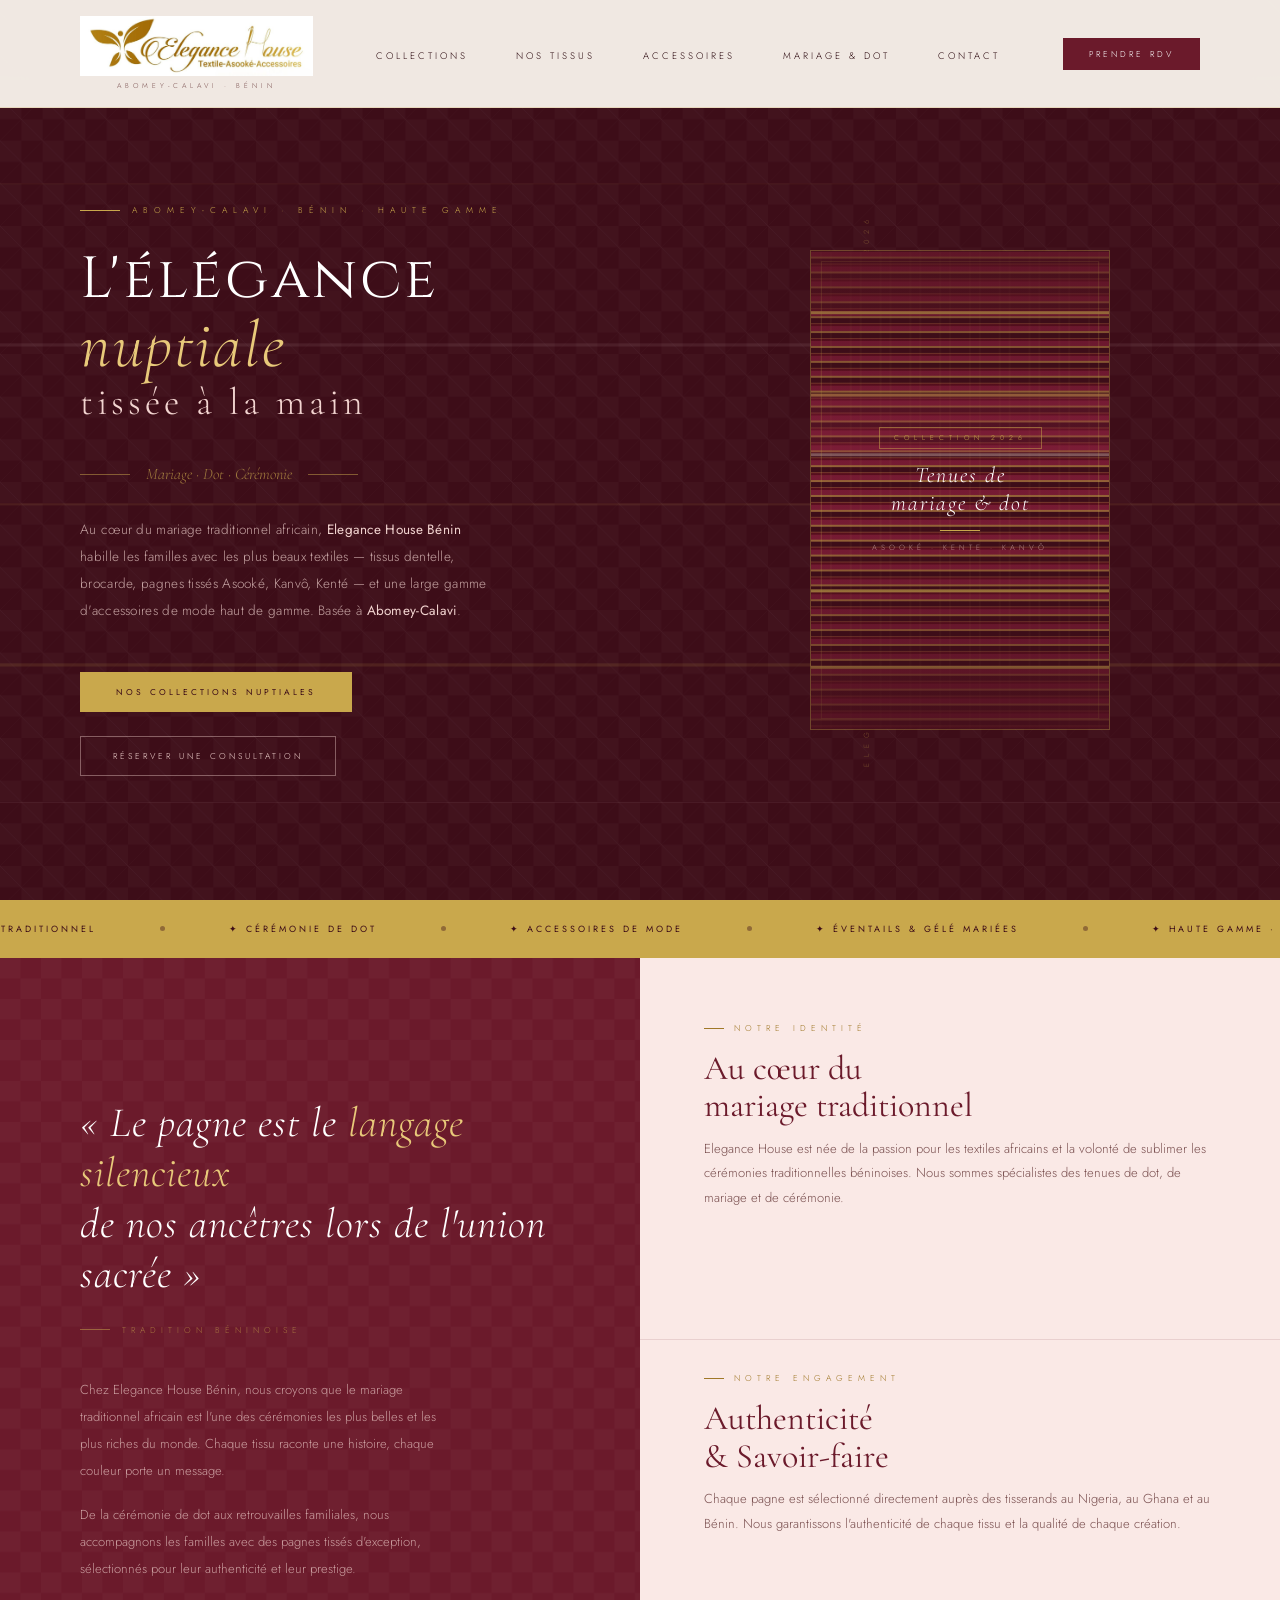
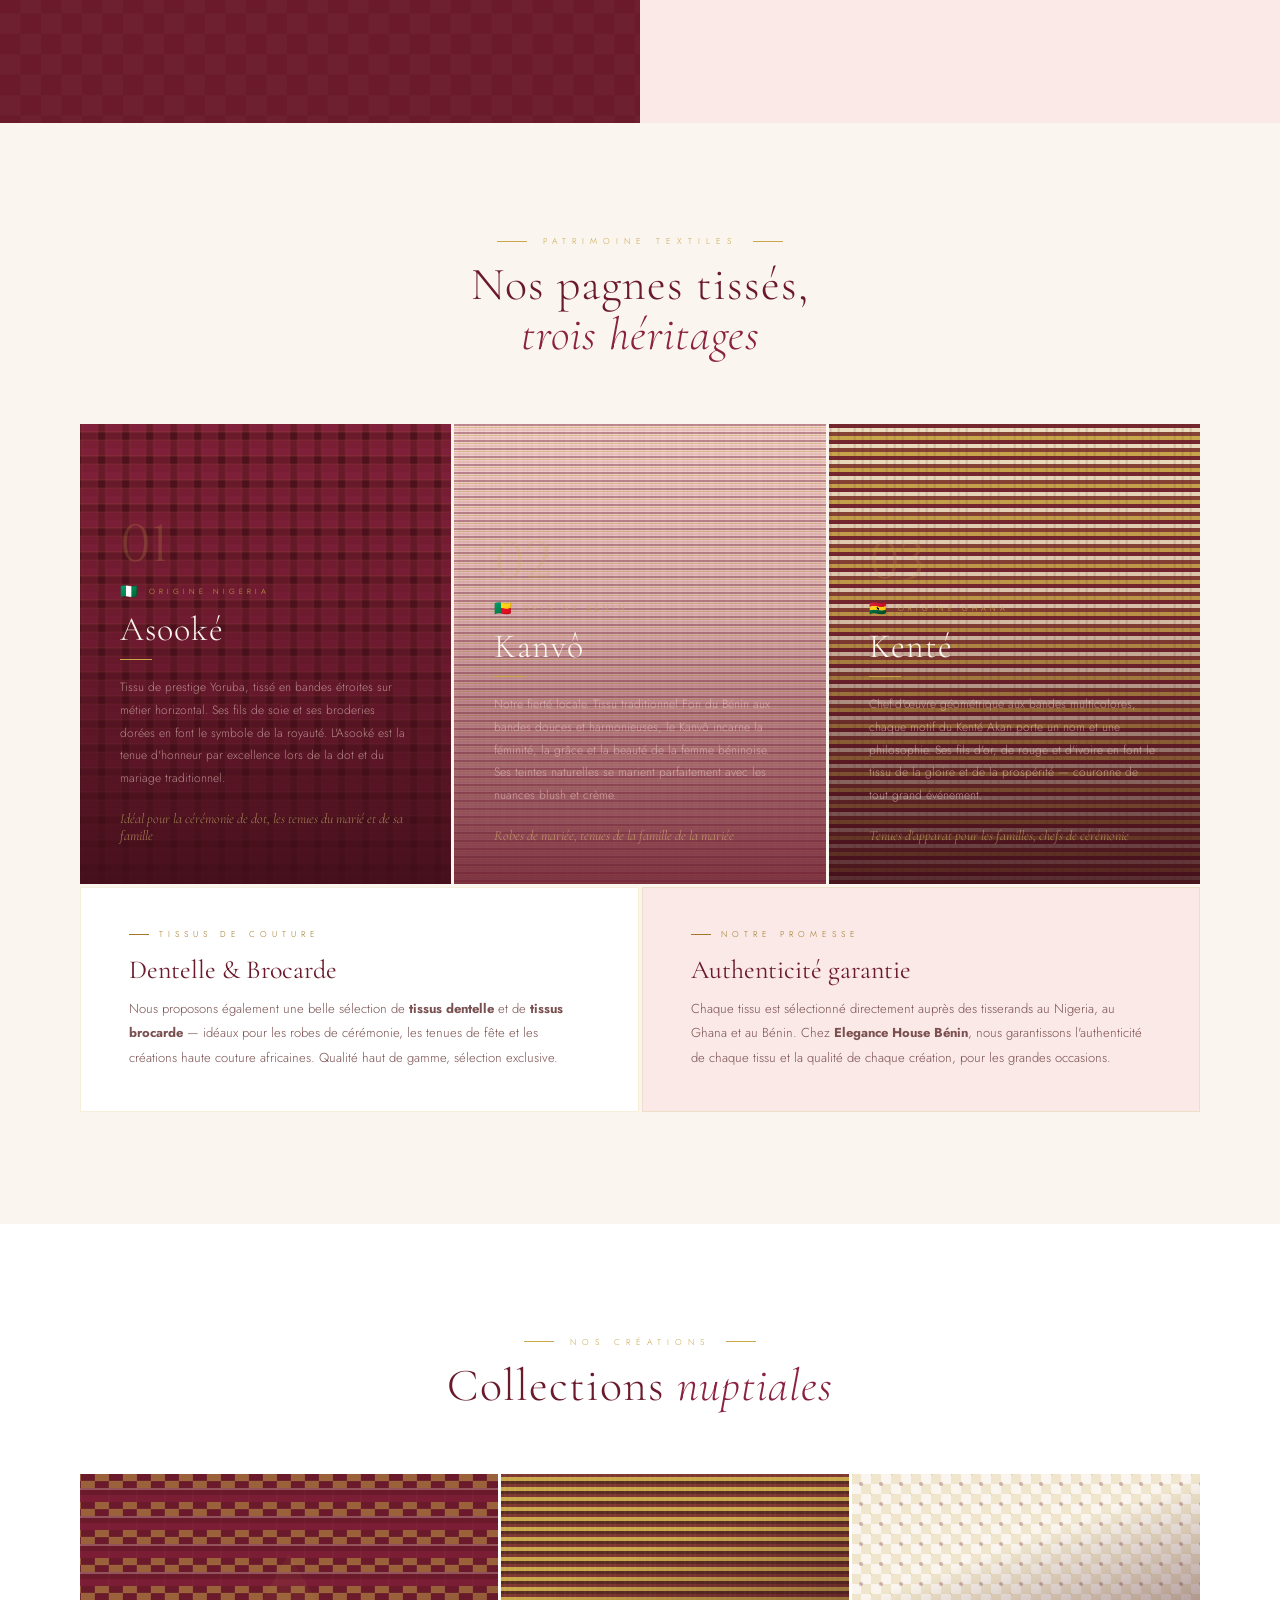
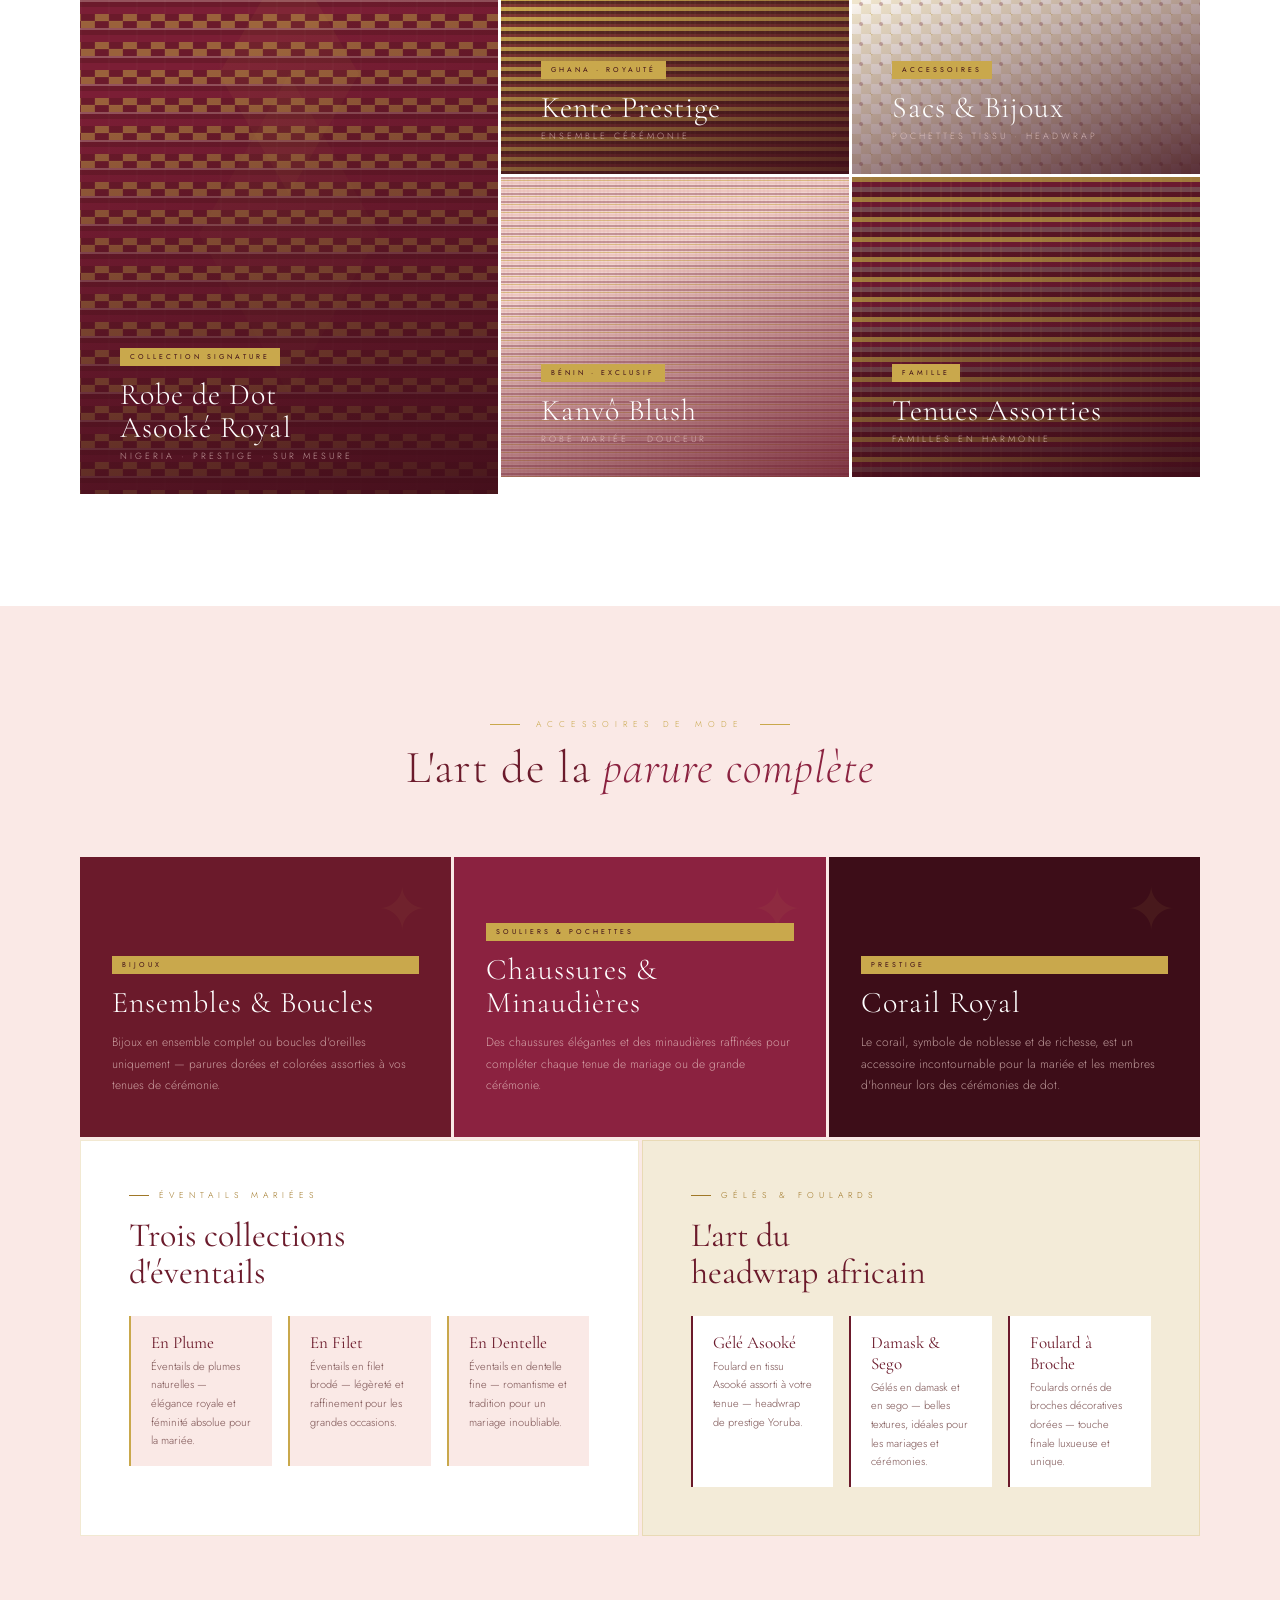
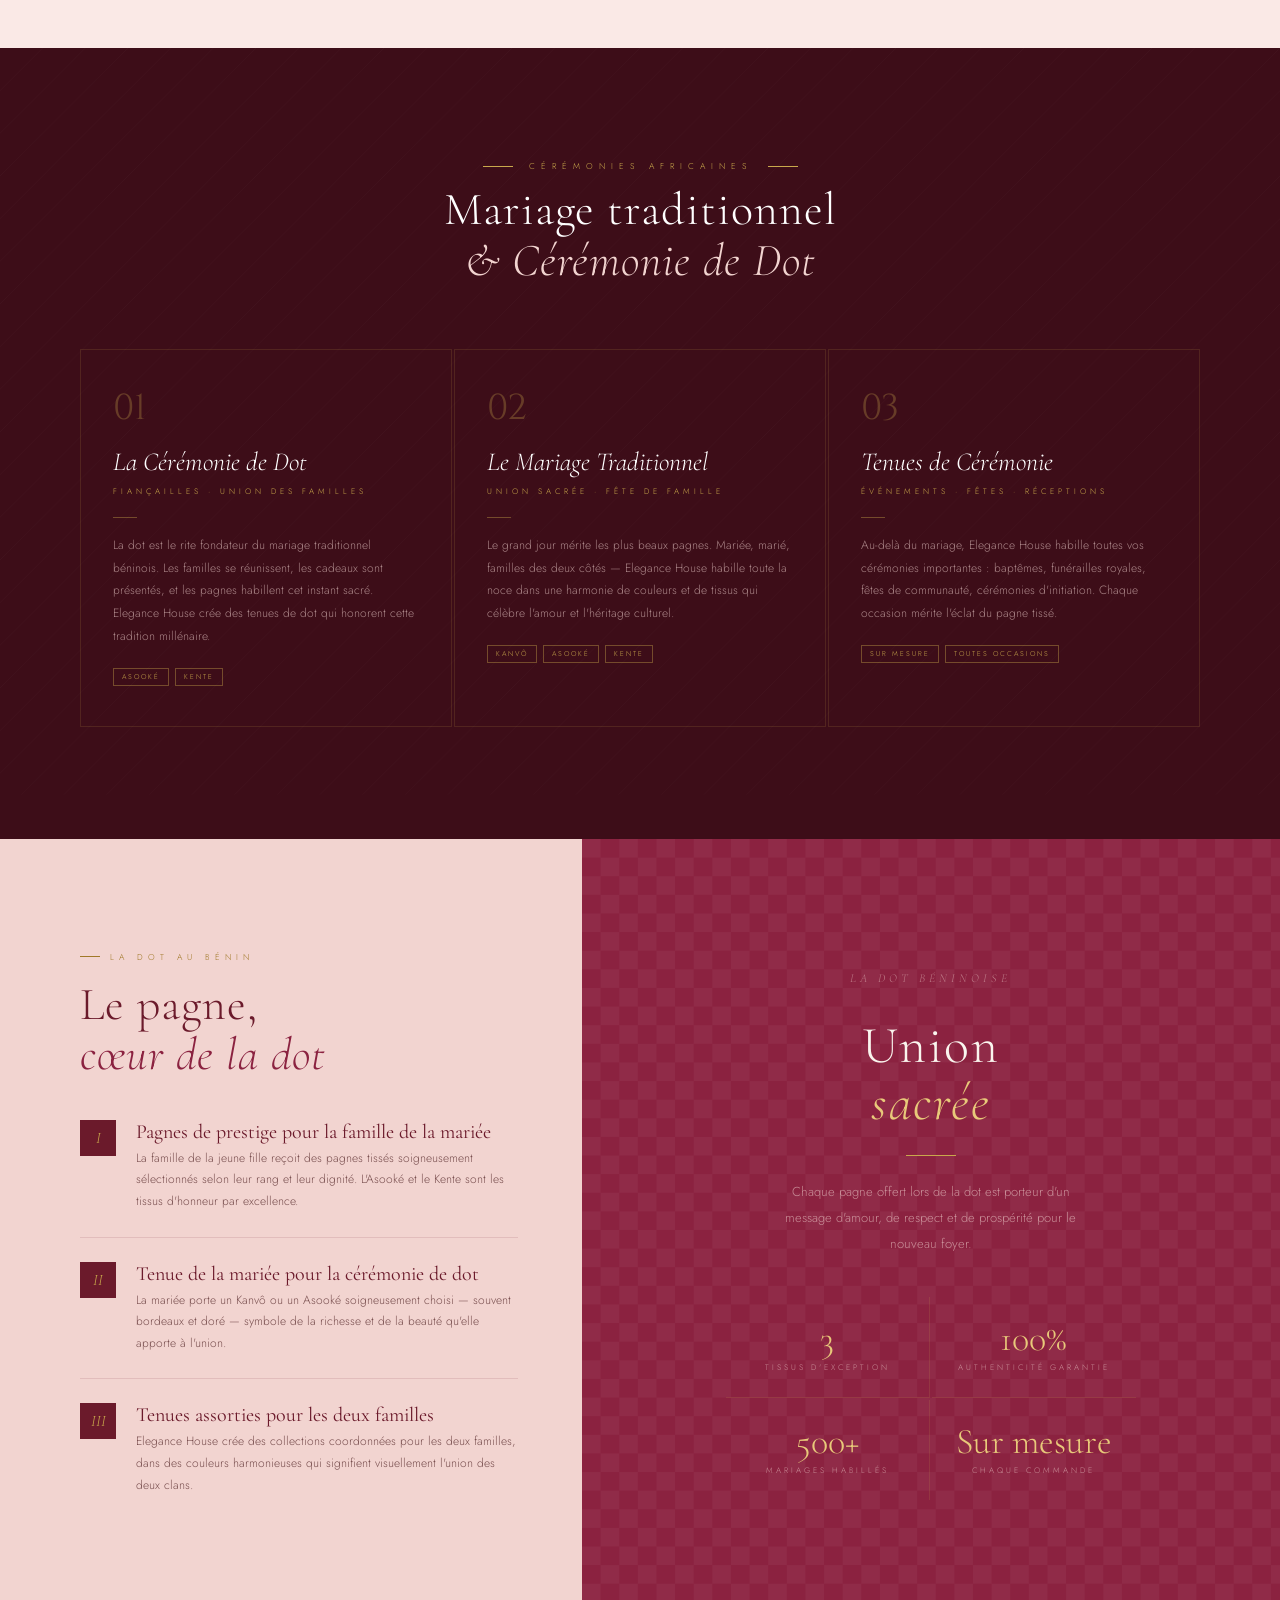
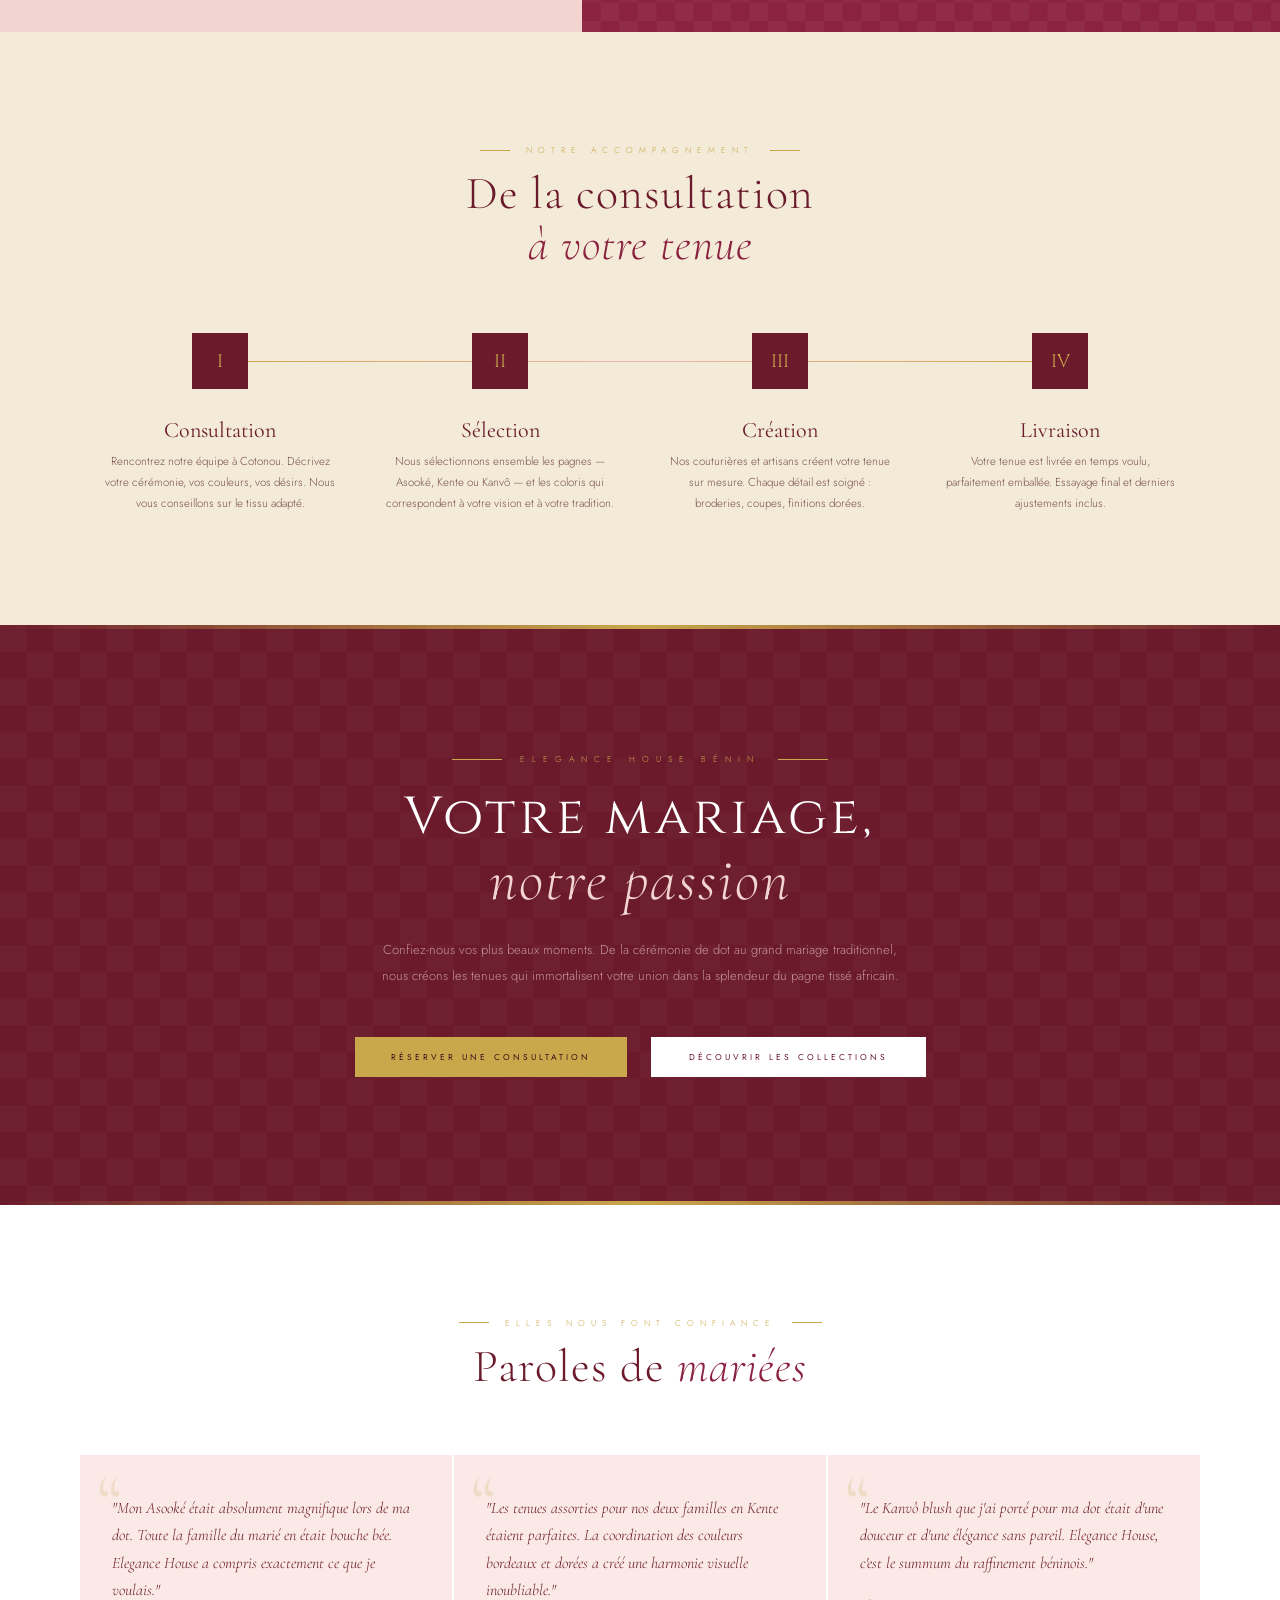
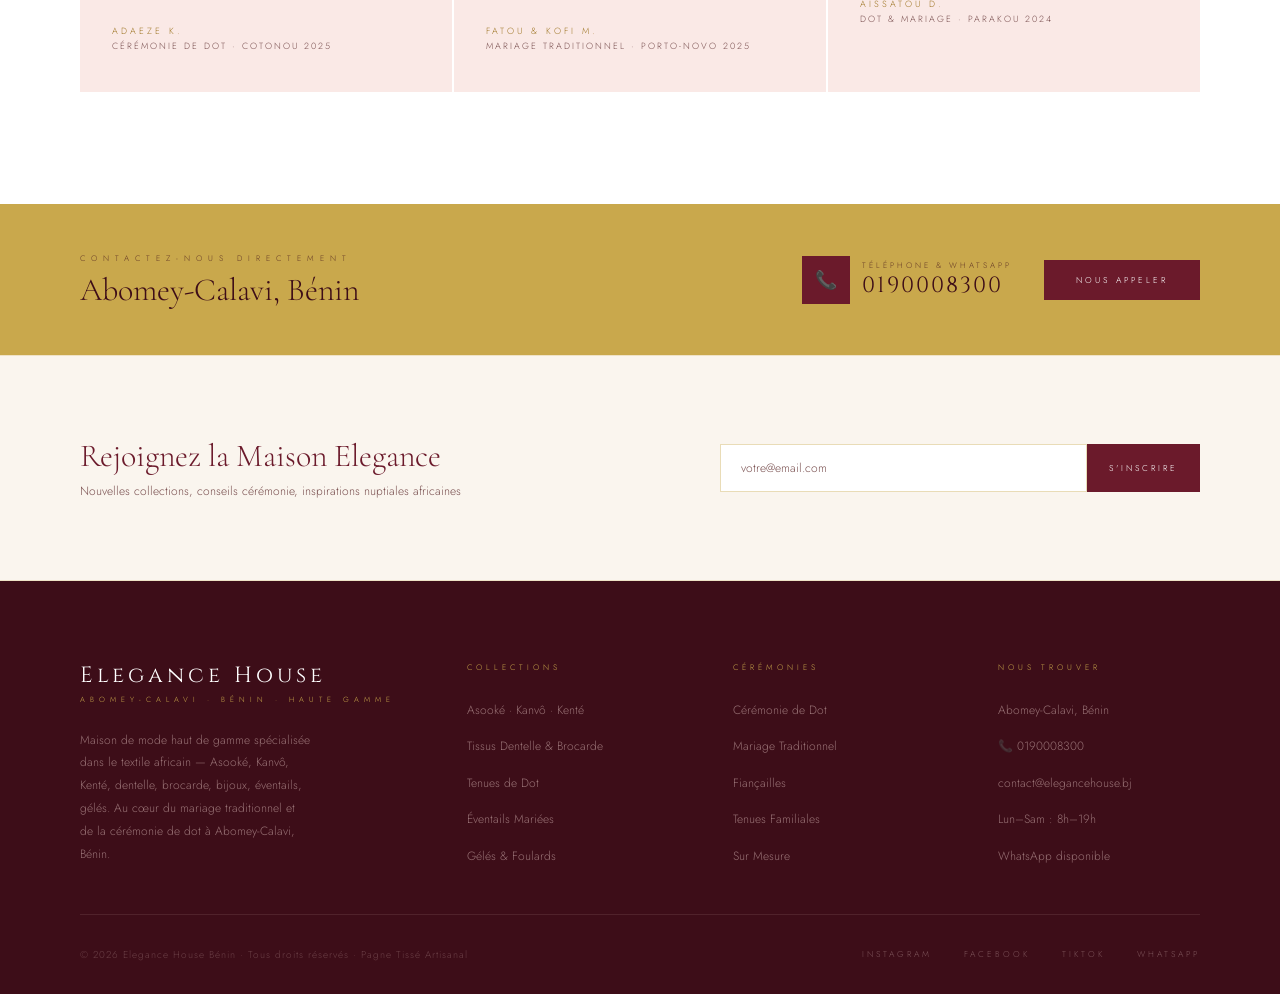
==== index.html @ 3f68bccd "premier commit" ====
<!DOCTYPE html>
<html lang="fr">
<head>
<meta charset="UTF-8">
<meta name="viewport" content="width=device-width, initial-scale=1.0">
<title>Elegance House Bénin — Pagne Tissé · Mariage Traditionnel · Dot</title>
<link href="https://fonts.googleapis.com/css2?family=Cormorant+Garamond:ital,wght@0,300;0,400;0,500;1,300;1,400;1,500&family=Cinzel:wght@300;400&family=Jost:wght@200;300;400&display=swap" rel="stylesheet">
<style>
*, *::before, *::after { box-sizing: border-box; margin: 0; padding: 0; }

:root {
  --vin:    #6B1A2B;
  --vin2:   #8B2240;
  --vin3:   #3D0D18;
  --blush:  #F2D4D0;
  --blush2: #E8B8B0;
  --blush3: #FAE9E6;
  --creme:  #FAF5EE;
  --creme2: #F3EBD8;
  --blanc:  #FFFFFF;
  --dore:   #C9A84C;
  --dore2:  #E8C97A;
  --dore3:  #A07828;
  --text:   #2C0A10;
  --muted:  #7A5050;
}

html { scroll-behavior: smooth; }
body {
  font-family: 'Jost', sans-serif;
  font-weight: 300;
  background: var(--creme);
  color: var(--text);
  overflow-x: hidden;
}

/* ══ NAV ══════════════════════════════════════════ */
nav {
  position: fixed; top: 0; left: 0; right: 0; z-index: 200;
  display: flex; align-items: center; justify-content: space-between;
  padding: 1rem 5rem;
  background: rgba(250,245,238,0.95);
  backdrop-filter: blur(16px);
  border-bottom: 1px solid rgba(201,168,76,0.25);
}
.nav-brand {
  display: flex; flex-direction: column; align-items: flex-start;
}
.nav-brand-sup {
  font-size: 7.5px; letter-spacing: 6px; text-transform: uppercase;
  color: var(--dore); font-weight: 300;
}
.nav-brand-name {
  font-family: 'Cinzel', serif;
  font-size: 18px; font-weight: 300; letter-spacing: 5px;
  color: var(--vin); line-height: 1.1;
}
.nav-brand-tagline {
  font-size: 7px; letter-spacing: 4px; text-transform: uppercase;
  color: var(--muted);
}
.nav-links {
  display: flex; gap: 3rem; list-style: none;
}
.nav-links a {
  font-size: 9.5px; letter-spacing: 3px; text-transform: uppercase;
  color: var(--text); text-decoration: none; font-weight: 300;
  transition: color 0.3s;
  position: relative;
}
.nav-links a::after {
  content: ''; position: absolute; bottom: -3px; left: 0; right: 0;
  height: 0.5px; background: var(--dore);
  transform: scaleX(0); transition: transform 0.3s;
}
.nav-links a:hover { color: var(--dore); }
.nav-links a:hover::after { transform: scaleX(1); }
.nav-cta {
  font-size: 8.5px; letter-spacing: 3px; text-transform: uppercase;
  padding: 10px 26px; background: var(--vin); color: var(--blanc);
  border: none; cursor: pointer; font-family: 'Jost', sans-serif;
  font-weight: 300; text-decoration: none; transition: background 0.3s;
}
.nav-cta:hover { background: var(--vin2); }

/* ══ HERO ══════════════════════════════════════════ */
.hero {
  min-height: 100vh;
  position: relative;
  display: flex; align-items: center;
  overflow: hidden;
  background: var(--vin3);
}

/* Woven texture bg */
.hero-bg {
  position: absolute; inset: 0; z-index: 0;
}

/* Diagonal golden bands - pagne inspired */
.hero-bands {
  position: absolute; inset: 0; z-index: 1;
  overflow: hidden;
}
.hero-band {
  position: absolute;
  width: 3px; height: 200%;
  top: -50%; opacity: 0.12;
  background: var(--dore);
  transform-origin: top center;
}

.hero-content {
  position: relative; z-index: 10;
  display: grid; grid-template-columns: 1fr 1fr;
  width: 100%; min-height: 100vh; padding-top: 80px;
}

.hero-left {
  display: flex; flex-direction: column; justify-content: center;
  padding: 5rem 4rem 5rem 5rem;
}

.hero-eyebrow {
  display: flex; align-items: center; gap: 12px;
  font-size: 8.5px; letter-spacing: 6px; text-transform: uppercase;
  color: var(--dore); margin-bottom: 2rem;
}
.hero-eyebrow-line { width: 40px; height: 0.5px; background: var(--dore); }

.hero-title {
  font-family: 'Cinzel', serif;
  font-size: 58px; font-weight: 300;
  color: var(--blanc); line-height: 1.1;
  letter-spacing: 3px; margin-bottom: 0.5rem;
}
.hero-title-italic {
  font-family: 'Cormorant Garamond', serif;
  font-size: 66px; font-weight: 300; font-style: italic;
  color: var(--dore2); line-height: 1; letter-spacing: 2px;
  display: block;
}
.hero-title-sub {
  font-family: 'Cormorant Garamond', serif;
  font-size: 38px; font-weight: 300;
  color: var(--blush); letter-spacing: 4px; display: block;
  margin-top: 0.25rem;
}

.hero-ornament-line {
  display: flex; align-items: center; gap: 16px;
  margin: 2rem 0;
}
.hero-ornament-line span { width: 50px; height: 0.5px; background: var(--dore); opacity: 0.5; }
.hero-ornament-line em {
  font-family: 'Cormorant Garamond', serif;
  font-size: 16px; font-style: italic; color: var(--dore); opacity: 0.7;
}

.hero-desc {
  font-size: 13.5px; line-height: 2; color: rgba(242,212,208,0.75);
  max-width: 420px; margin-bottom: 3rem;
  letter-spacing: 0.3px;
}
.hero-desc strong { color: var(--blush); font-weight: 400; }

.hero-btns {
  display: flex; align-items: center; gap: 1.5rem; flex-wrap: wrap;
}
.btn-gold {
  font-family: 'Jost', sans-serif;
  font-size: 8.5px; letter-spacing: 3px; text-transform: uppercase;
  padding: 14px 36px; background: var(--dore); color: var(--vin3);
  border: none; cursor: pointer; font-weight: 400;
  transition: background 0.3s, transform 0.2s;
}
.btn-gold:hover { background: var(--dore2); transform: translateY(-2px); }
.btn-outline-blanc {
  font-size: 8.5px; letter-spacing: 3px; text-transform: uppercase;
  padding: 13px 32px; background: transparent; color: var(--blush);
  border: 0.5px solid rgba(242,212,208,0.4); cursor: pointer;
  font-family: 'Jost', sans-serif; font-weight: 300;
  transition: border-color 0.3s, color 0.3s;
}
.btn-outline-blanc:hover { border-color: var(--dore); color: var(--dore); }

.hero-right {
  display: flex; align-items: center; justify-content: center;
  padding: 6rem 4rem;
  position: relative;
}

/* Vertical woven panel */
.hero-panel {
  width: 300px;
  border: 1px solid rgba(201,168,76,0.35);
  position: relative;
  overflow: hidden;
}
.hero-panel::before {
  content: ''; position: absolute; inset: 10px;
  border: 0.5px solid rgba(201,168,76,0.2);
  z-index: 2; pointer-events: none;
}

.hero-panel-weave {
  width: 100%; height: 100%;
}

.hero-panel-overlay {
  position: absolute; inset: 0; z-index: 3;
  display: flex; flex-direction: column;
  align-items: center; justify-content: center;
  gap: 0.75rem;
  background: linear-gradient(to bottom,
    rgba(61,13,24,0.4) 0%,
    rgba(61,13,24,0.1) 40%,
    rgba(61,13,24,0.1) 60%,
    rgba(61,13,24,0.6) 100%
  );
}

.panel-badge {
  font-size: 7px; letter-spacing: 5px; text-transform: uppercase;
  color: var(--dore); padding: 5px 14px;
  border: 0.5px solid rgba(201,168,76,0.5);
}
.panel-title {
  font-family: 'Cormorant Garamond', serif;
  font-size: 22px; font-weight: 300; font-style: italic;
  color: var(--blanc); letter-spacing: 2px; text-align: center;
  line-height: 1.3;
}
.panel-div { width: 40px; height: 0.5px; background: var(--dore); }
.panel-sub {
  font-size: 7.5px; letter-spacing: 4px; text-transform: uppercase;
  color: rgba(242,212,208,0.6);
}

/* Floating side label */
.hero-side-label {
  position: absolute; left: -50px; top: 50%;
  transform: translateY(-50%) rotate(-90deg);
  font-size: 7.5px; letter-spacing: 6px; text-transform: uppercase;
  color: rgba(201,168,76,0.4); white-space: nowrap;
}

/* ══ CEREMONIES STRIP ══════════════════════════════ */
.cer-strip {
  background: var(--dore);
  padding: 1.4rem 5rem;
  display: flex; align-items: center; justify-content: center;
  gap: 4rem;
  overflow: hidden;
}
.cer-strip-item {
  display: flex; align-items: center; gap: 12px;
  color: var(--vin3); font-size: 9px; letter-spacing: 3px;
  text-transform: uppercase; font-weight: 400; white-space: nowrap;
}
.cer-strip-dot {
  width: 5px; height: 5px; border-radius: 50%;
  background: var(--vin3); opacity: 0.4; flex-shrink: 0;
}

/* ══ INTRO NUPTIALE ════════════════════════════════ */
.intro {
  display: grid; grid-template-columns: 1fr 1fr;
  min-height: 85vh;
}
.intro-left {
  background: var(--vin);
  padding: 7rem 5rem;
  display: flex; flex-direction: column; justify-content: center;
  position: relative; overflow: hidden;
}
.intro-left-pattern {
  position: absolute; inset: 0; opacity: 0.05;
}
.intro-left-content { position: relative; z-index: 1; }

.intro-quote {
  font-family: 'Cormorant Garamond', serif;
  font-size: 42px; font-weight: 300; font-style: italic;
  color: var(--blanc); line-height: 1.2; margin-bottom: 1.5rem;
  letter-spacing: 1px;
}
.intro-quote em { color: var(--dore2); }

.intro-quote-source {
  font-size: 8.5px; letter-spacing: 5px; text-transform: uppercase;
  color: rgba(201,168,76,0.6);
  display: flex; align-items: center; gap: 12px;
  margin-bottom: 2.5rem;
}
.intro-quote-source::before {
  content: ''; display: block; width: 30px; height: 0.5px; background: var(--dore); opacity: 0.5;
}

.intro-para {
  font-size: 13px; line-height: 2.1;
  color: rgba(242,212,208,0.7); max-width: 380px;
}
.intro-para + .intro-para { margin-top: 1rem; }

.intro-right {
  background: var(--blush3);
  display: grid; grid-template-rows: 1fr 1fr;
}

.intro-right-top {
  padding: 4rem 4rem 2rem;
  border-bottom: 0.5px solid rgba(107,26,43,0.12);
}
.intro-right-bottom {
  padding: 2rem 4rem 4rem;
}

.kw-tag {
  font-size: 8.5px; letter-spacing: 5px; text-transform: uppercase;
  color: var(--dore3); margin-bottom: 1rem;
  display: flex; align-items: center; gap: 10px;
}
.kw-tag::before { content: ''; display: block; width: 20px; height: 0.5px; background: var(--dore3); }

.kw-title {
  font-family: 'Cormorant Garamond', serif;
  font-size: 34px; font-weight: 400;
  color: var(--vin); margin-bottom: 0.75rem; line-height: 1.1;
}
.kw-desc {
  font-size: 13px; line-height: 1.9; color: var(--muted);
}

/* ══ SECTION TITLE ══════════════════════════════════ */
.sec-head {
  text-align: center; margin-bottom: 4rem;
}
.sec-tag {
  font-size: 8.5px; letter-spacing: 6px; text-transform: uppercase;
  color: var(--dore); margin-bottom: 0.75rem;
  display: flex; align-items: center; justify-content: center; gap: 16px;
}
.sec-tag::before, .sec-tag::after {
  content: ''; display: block; width: 30px; height: 0.5px; background: var(--dore);
}
.sec-title {
  font-family: 'Cormorant Garamond', serif;
  font-size: 46px; font-weight: 300; color: var(--vin);
  line-height: 1.1; letter-spacing: 1px;
}
.sec-title em { font-style: italic; color: var(--vin2); }

/* ══ COLLECTIONS ════════════════════════════════════ */
.collections {
  padding: 7rem 5rem;
  background: var(--blanc);
}

.coll-grid {
  display: grid;
  grid-template-columns: 1.2fr 1fr 1fr;
  grid-template-rows: auto auto;
  gap: 3px;
}

.coll-card {
  position: relative; overflow: hidden; cursor: pointer;
}
.coll-card-main { grid-row: 1 / 3; min-height: 620px; }
.coll-card-sm { min-height: 300px; }

.coll-bg { position: absolute; inset: 0; transition: transform 0.7s ease; }
.coll-card:hover .coll-bg { transform: scale(1.06); }

.coll-overlay {
  position: absolute; inset: 0;
  background: linear-gradient(160deg, transparent 30%, rgba(61,13,24,0.88) 100%);
  z-index: 1;
}

.coll-content {
  position: absolute; bottom: 0; left: 0; right: 0;
  padding: 2rem 2.5rem; z-index: 2;
}
.coll-badge {
  display: inline-block;
  font-size: 7px; letter-spacing: 3px; text-transform: uppercase;
  padding: 4px 10px; background: var(--dore); color: var(--vin3);
  margin-bottom: 0.75rem; font-weight: 400;
}
.coll-name {
  font-family: 'Cormorant Garamond', serif;
  font-size: 30px; font-weight: 300; color: var(--blanc);
  line-height: 1.1; margin-bottom: 0.3rem; letter-spacing: 1px;
}
.coll-sub {
  font-size: 9px; letter-spacing: 3px; text-transform: uppercase;
  color: rgba(242,212,208,0.7);
}

/* ══ NOS TISSUS ═════════════════════════════════════ */
.tissus {
  padding: 7rem 5rem;
  background: var(--creme);
}

.tissus-grid {
  display: grid; grid-template-columns: repeat(3,1fr);
  gap: 3px; margin-top: 4rem;
}

.tissu-card {
  padding: 3rem 2.5rem 2.5rem;
  position: relative; overflow: hidden;
  cursor: pointer; transition: transform 0.35s;
  min-height: 460px;
  display: flex; flex-direction: column; justify-content: flex-end;
}
.tissu-card:hover { transform: translateY(-5px); }

.tissu-bg { position: absolute; inset: 0; z-index: 0; }
.tissu-overlay { position: absolute; inset: 0; z-index: 1; }
.tissu-content { position: relative; z-index: 2; }

.tissu-num {
  font-family: 'Cinzel', serif;
  font-size: 52px; font-weight: 300;
  line-height: 1; margin-bottom: 0.5rem; opacity: 0.2;
}
.tissu-country {
  display: inline-flex; align-items: center; gap: 8px;
  font-size: 7.5px; letter-spacing: 4px; text-transform: uppercase;
  color: var(--dore); margin-bottom: 0.75rem;
}
.tissu-flag { font-size: 14px; }
.tissu-name {
  font-family: 'Cormorant Garamond', serif;
  font-size: 34px; font-weight: 300;
  line-height: 1; margin-bottom: 0.75rem; letter-spacing: 1px;
}
.tissu-div { width: 32px; height: 0.5px; margin-bottom: 1rem; }
.tissu-desc {
  font-size: 12px; line-height: 1.9; opacity: 0.75;
}
.tissu-role {
  margin-top: 1.25rem;
  font-family: 'Cormorant Garamond', serif;
  font-size: 14px; font-style: italic;
  opacity: 0.6;
}

/* ══ MARIAGE TRADITION ══════════════════════════════ */
.mariage {
  background: var(--vin3);
  position: relative; overflow: hidden;
}

.mariage-pattern-bg {
  position: absolute; inset: 0; opacity: 0.04; z-index: 0;
}

.mariage-inner {
  position: relative; z-index: 1;
  padding: 7rem 5rem;
}

.mariage-grid {
  display: grid;
  grid-template-columns: 1fr 1fr 1fr;
  gap: 2px; margin-top: 4rem;
}

.m-card {
  padding: 2.5rem 2rem;
  border: 0.5px solid rgba(201,168,76,0.15);
  transition: border-color 0.3s, background 0.3s;
  cursor: default;
}
.m-card:hover {
  border-color: rgba(201,168,76,0.4);
  background: rgba(201,168,76,0.04);
}

.m-num {
  font-family: 'Cinzel', serif;
  font-size: 36px; font-weight: 300; color: var(--dore);
  opacity: 0.3; margin-bottom: 1.25rem; line-height: 1;
}
.m-title {
  font-family: 'Cormorant Garamond', serif;
  font-size: 26px; font-weight: 300; font-style: italic;
  color: var(--blanc); margin-bottom: 0.5rem;
}
.m-sub {
  font-size: 8px; letter-spacing: 4px; text-transform: uppercase;
  color: var(--dore); margin-bottom: 1.25rem;
}
.m-desc {
  font-size: 12px; line-height: 1.9;
  color: rgba(242,212,208,0.6);
}
.m-div { width: 24px; height: 0.5px; background: var(--dore); opacity: 0.4; margin-bottom: 1rem; }

/* Tissu recommendation badges */
.m-tissus {
  display: flex; gap: 6px; flex-wrap: wrap; margin-top: 1.25rem;
}
.m-tissu-badge {
  font-size: 7px; letter-spacing: 2px; text-transform: uppercase;
  padding: 3px 8px; color: var(--dore);
  border: 0.5px solid rgba(201,168,76,0.4);
}

/* ══ DOT SECTION ════════════════════════════════════ */
.dot-section {
  display: grid; grid-template-columns: 1fr 1.2fr;
  min-height: 80vh;
}

.dot-left {
  background: var(--blush);
  padding: 7rem 4rem 7rem 5rem;
  display: flex; flex-direction: column; justify-content: center;
}

.dot-visual {
  background: var(--vin2);
  display: flex; align-items: center; justify-content: center;
  position: relative; overflow: hidden;
  min-height: 600px;
}
.dot-visual-pattern { position: absolute; inset: 0; opacity: 0.08; }
.dot-visual-content { position: relative; z-index: 2; text-align: center; padding: 3rem; }

.dot-items {
  display: flex; flex-direction: column; gap: 1.5rem; margin-top: 2.5rem;
}
.dot-item {
  display: flex; align-items: flex-start; gap: 1.25rem;
  padding-bottom: 1.5rem;
  border-bottom: 0.5px solid rgba(107,26,43,0.12);
}
.dot-item:last-child { border-bottom: none; }
.dot-icon {
  width: 36px; height: 36px; flex-shrink: 0;
  background: var(--vin);
  display: flex; align-items: center; justify-content: center;
}
.dot-icon-inner {
  font-family: 'Cormorant Garamond', serif;
  font-size: 16px; font-style: italic; color: var(--dore);
}
.dot-item-title {
  font-family: 'Cormorant Garamond', serif;
  font-size: 20px; font-weight: 400; color: var(--vin);
  margin-bottom: 4px;
}
.dot-item-desc {
  font-size: 12px; line-height: 1.8; color: var(--muted);
}

/* Tableau visuel de la dot */
.dot-table {
  display: grid; grid-template-columns: 1fr 1fr;
  gap: 2px; margin-top: 2rem;
}
.dot-cell {
  padding: 1.5rem; text-align: center;
}
.dot-cell-num {
  font-family: 'Cormorant Garamond', serif;
  font-size: 36px; font-weight: 300; color: var(--dore2);
  line-height: 1;
}
.dot-cell-label {
  font-size: 8px; letter-spacing: 3px; text-transform: uppercase;
  color: rgba(242,212,208,0.6); margin-top: 4px;
}

/* ══ PROCESSUS ══════════════════════════════════════ */
.processus {
  padding: 7rem 5rem;
  background: var(--creme2);
}

.proc-steps {
  display: grid; grid-template-columns: repeat(4,1fr);
  gap: 0; margin-top: 4rem; position: relative;
}

.proc-steps::before {
  content: '';
  position: absolute; top: 28px; left: 14%; right: 14%;
  height: 0.5px; background: linear-gradient(to right, var(--dore), var(--blush2), var(--dore));
  z-index: 0;
}

.proc-step {
  display: flex; flex-direction: column; align-items: center;
  text-align: center; padding: 0 1.5rem;
  position: relative; z-index: 1;
}

.proc-step-num {
  width: 56px; height: 56px;
  background: var(--vin);
  display: flex; align-items: center; justify-content: center;
  margin-bottom: 1.75rem;
}
.proc-step-num span {
  font-family: 'Cinzel', serif;
  font-size: 18px; font-weight: 300; color: var(--dore);
}
.proc-step-title {
  font-family: 'Cormorant Garamond', serif;
  font-size: 22px; font-weight: 400; color: var(--vin);
  margin-bottom: 0.5rem;
}
.proc-step-desc {
  font-size: 11.5px; line-height: 1.8; color: var(--muted);
}

/* ══ BANNER CTA ═════════════════════════════════════ */
.banner {
  position: relative;
  background: var(--vin);
  overflow: hidden; text-align: center;
  padding: 8rem 5rem;
}
.banner-bg { position: absolute; inset: 0; opacity: 0.05; }
.banner-deco-top {
  position: absolute; top: 0; left: 0; right: 0; height: 4px;
  background: linear-gradient(to right, transparent, var(--dore), transparent);
}
.banner-deco-bot {
  position: absolute; bottom: 0; left: 0; right: 0; height: 4px;
  background: linear-gradient(to right, transparent, var(--dore), transparent);
}
.banner-content { position: relative; z-index: 1; }
.banner-pre {
  font-size: 8.5px; letter-spacing: 7px; text-transform: uppercase;
  color: var(--dore); margin-bottom: 1.5rem;
  display: flex; align-items: center; justify-content: center; gap: 18px;
}
.banner-pre::before, .banner-pre::after {
  content: ''; display: block; width: 50px; height: 0.5px; background: var(--dore);
}
.banner-title {
  font-family: 'Cinzel', serif;
  font-size: 52px; font-weight: 300;
  color: var(--blanc); line-height: 1.1;
  letter-spacing: 4px; margin-bottom: 0.75rem;
}
.banner-title-it {
  font-family: 'Cormorant Garamond', serif;
  font-size: 60px; font-weight: 300; font-style: italic;
  color: var(--blush); display: block; letter-spacing: 2px;
}
.banner-sub {
  font-size: 13px; line-height: 2; color: rgba(242,212,208,0.65);
  max-width: 520px; margin: 1.5rem auto 3rem;
}
.banner-btns {
  display: flex; align-items: center; justify-content: center; gap: 1.5rem;
}
.btn-blanc {
  font-family: 'Jost', sans-serif;
  font-size: 8.5px; letter-spacing: 3px; text-transform: uppercase;
  padding: 14px 38px; background: var(--blanc); color: var(--vin);
  border: none; cursor: pointer; font-weight: 400;
  transition: background 0.3s, transform 0.2s;
}
.btn-blanc:hover { background: var(--creme); transform: translateY(-2px); }

/* ══ TEMOIGNAGES ════════════════════════════════════ */
.temoignages {
  padding: 7rem 5rem;
  background: var(--blanc);
}
.temo-grid {
  display: grid; grid-template-columns: repeat(3,1fr);
  gap: 2px; margin-top: 4rem;
}
.temo-card {
  padding: 2.5rem 2rem;
  background: var(--blush3);
  position: relative;
}
.temo-card::before {
  content: '\201C';
  font-family: 'Cormorant Garamond', serif;
  font-size: 80px; color: var(--dore); opacity: 0.2;
  position: absolute; top: 0.5rem; left: 1rem; line-height: 1;
}
.temo-text {
  font-family: 'Cormorant Garamond', serif;
  font-size: 16px; font-style: italic; line-height: 1.7;
  color: var(--vin); margin-bottom: 1.25rem; position: relative;
}
.temo-author {
  font-size: 9px; letter-spacing: 3px; text-transform: uppercase;
  color: var(--dore3);
}
.temo-event {
  font-size: 9px; letter-spacing: 2px; text-transform: uppercase;
  color: var(--muted); margin-top: 2px;
}

/* ══ NEWSLETTER ═════════════════════════════════════ */
.newsletter {
  background: var(--creme);
  padding: 5rem;
  display: flex; align-items: center; justify-content: space-between;
  gap: 4rem;
  border-top: 0.5px solid rgba(201,168,76,0.25);
  border-bottom: 0.5px solid rgba(201,168,76,0.25);
}
.nl-title {
  font-family: 'Cormorant Garamond', serif;
  font-size: 32px; font-weight: 300; color: var(--vin); margin-bottom: 0.4rem;
}
.nl-sub { font-size: 12px; color: var(--muted); }
.nl-form { display: flex; flex: 1; max-width: 480px; }
.nl-input {
  flex: 1; padding: 14px 20px;
  background: var(--blanc); border: 0.5px solid rgba(201,168,76,0.4);
  font-family: 'Jost', sans-serif; font-size: 12px; font-weight: 300;
  color: var(--text); outline: none;
}
.nl-input::placeholder { color: var(--muted); }
.nl-input:focus { border-color: var(--dore); }
.nl-btn {
  padding: 14px 22px; background: var(--vin); color: var(--blanc);
  border: none; cursor: pointer; font-family: 'Jost', sans-serif;
  font-size: 8.5px; letter-spacing: 3px; text-transform: uppercase;
  font-weight: 300; transition: background 0.3s;
}
.nl-btn:hover { background: var(--vin2); }

/* ══ FOOTER ═════════════════════════════════════════ */
footer {
  background: var(--vin3); padding: 5rem 5rem 2rem;
}
.footer-top {
  display: grid; grid-template-columns: 1.6fr 1fr 1fr 1fr;
  gap: 4rem; padding-bottom: 3rem;
  border-bottom: 0.5px solid rgba(242,212,208,0.1);
  margin-bottom: 2rem;
}
.f-brand-name {
  font-family: 'Cinzel', serif;
  font-size: 22px; font-weight: 300; color: var(--blanc);
  letter-spacing: 4px; margin-bottom: 4px;
}
.f-brand-sub {
  font-size: 7.5px; letter-spacing: 5px; text-transform: uppercase;
  color: var(--dore); margin-bottom: 1.5rem;
}
.f-brand-desc {
  font-size: 12px; line-height: 1.9;
  color: rgba(242,212,208,0.5); max-width: 230px;
}
.f-col-title {
  font-size: 8px; letter-spacing: 4px; text-transform: uppercase;
  color: var(--dore); margin-bottom: 1.5rem;
}
.f-links { list-style: none; display: flex; flex-direction: column; gap: 0.85rem; }
.f-links a {
  font-size: 12px; color: rgba(242,212,208,0.5); text-decoration: none;
  transition: color 0.3s;
}
.f-links a:hover { color: var(--dore); }
.footer-bottom {
  display: flex; justify-content: space-between; align-items: center;
}
.f-copy {
  font-size: 10px; color: rgba(242,212,208,0.25); letter-spacing: 1px;
}
.f-socials { display: flex; gap: 2rem; }
.f-socials a {
  font-size: 8.5px; letter-spacing: 3px; text-transform: uppercase;
  color: rgba(242,212,208,0.35); text-decoration: none; transition: color 0.3s;
}
.f-socials a:hover { color: var(--dore); }

/* ══ ANIMATIONS ═════════════════════════════════════ */
@keyframes fadeUp {
  from { opacity: 0; transform: translateY(28px); }
  to   { opacity: 1; transform: translateY(0); }
}
@keyframes shimmer {
  0%   { opacity: 0.05; }
  50%  { opacity: 0.12; }
  100% { opacity: 0.05; }
}
.hero-eyebrow { animation: fadeUp 0.7s ease 0.1s both; }
.hero-title   { animation: fadeUp 0.8s ease 0.2s both; }
.hero-ornament-line { animation: fadeUp 0.7s ease 0.35s both; }
.hero-desc    { animation: fadeUp 0.7s ease 0.45s both; }
.hero-btns    { animation: fadeUp 0.7s ease 0.6s both; }
</style>
</head>
<body>

<!-- ══ NAV ══════════════════════════════════════════ -->
<nav>
  <div class="nav-brand" style="align-items: center;">
    <img src="eh_logo.jpg" alt="Elegance House Logo" style="height: 60px; margin-bottom: 5px; object-fit: contain;">
    <span class="nav-brand-tagline">Abomey-Calavi · Bénin</span>
  </div>
  <ul class="nav-links">
    <li><a href="#collections">Collections</a></li>
    <li><a href="#tissus">Nos Tissus</a></li>
    <li><a href="#accessoires">Accessoires</a></li>
    <li><a href="#mariage">Mariage & Dot</a></li>
    <li><a href="#contact">Contact</a></li>
  </ul>
  <a href="#processus" class="nav-cta">Prendre RDV</a>
</nav>

<!-- ══ HERO ══════════════════════════════════════════ -->
<section class="hero">
  <!-- Woven background pattern -->
  <div class="hero-bg">
    <svg width="100%" height="100%" viewBox="0 0 1200 900" preserveAspectRatio="xMidYMid slice">
      <defs>
        <pattern id="hero-weave" x="0" y="0" width="40" height="40" patternUnits="userSpaceOnUse">
          <rect width="40" height="40" fill="none"/>
          <rect x="0" y="0" width="20" height="20" fill="white" opacity="0.025"/>
          <rect x="20" y="20" width="20" height="20" fill="white" opacity="0.025"/>
          <line x1="0" y1="0" x2="40" y2="40" stroke="white" stroke-width="0.4" opacity="0.06"/>
          <line x1="40" y1="0" x2="0" y2="40" stroke="white" stroke-width="0.4" opacity="0.03"/>
        </pattern>
      </defs>
      <rect width="1200" height="900" fill="#3D0D18"/>
      <rect width="1200" height="900" fill="url(#hero-weave)"/>
      <!-- Horizontal pagne bands -->
      <rect x="0" y="100" width="1200" height="3" fill="#C9A84C" opacity="0.12"/>
      <rect x="0" y="200" width="1200" height="1" fill="#C9A84C" opacity="0.06"/>
      <rect x="0" y="350" width="1200" height="3" fill="#F2D4D0" opacity="0.08"/>
      <rect x="0" y="500" width="1200" height="2" fill="#C9A84C" opacity="0.10"/>
      <rect x="0" y="650" width="1200" height="3" fill="#C9A84C" opacity="0.12"/>
      <rect x="0" y="780" width="1200" height="1" fill="#F2D4D0" opacity="0.06"/>
    </svg>
  </div>

  <div class="hero-content">
    <div class="hero-left">
      <div class="hero-eyebrow">
        <div class="hero-eyebrow-line"></div>
        Abomey-Calavi · Bénin · Haute Gamme
      </div>
      <h1 class="hero-title">
        L'élégance<br>
        <span class="hero-title-italic">nuptiale</span>
        <span class="hero-title-sub">tissée à la main</span>
      </h1>
      <div class="hero-ornament-line">
        <span></span>
        <em>Mariage · Dot · Cérémonie</em>
        <span></span>
      </div>
      <p class="hero-desc">
        Au cœur du mariage traditionnel africain, <strong>Elegance House Bénin</strong> habille les familles avec les plus beaux textiles — tissus dentelle, brocarde, pagnes tissés Asooké, Kanvô, Kenté — et une large gamme d'accessoires de mode haut de gamme. Basée à <strong>Abomey-Calavi</strong>.
      </p>
      <div class="hero-btns">
        <button class="btn-gold">Nos collections nuptiales</button>
        <button class="btn-outline-blanc">Réserver une consultation</button>
      </div>
    </div>

    <div class="hero-right">
      <span class="hero-side-label">Elegance House Bénin · Abomey-Calavi · Haute Gamme 2026</span>

      <!-- Decorative woven panel -->
      <div class="hero-panel" style="height:480px;">
        <svg class="hero-panel-weave" width="300" height="480" viewBox="0 0 300 480">
          <defs>
            <pattern id="panel-asoke" x="0" y="0" width="30" height="15" patternUnits="userSpaceOnUse">
              <rect width="30" height="15" fill="#5A0F1E"/>
              <rect x="0" y="0" width="30" height="5" fill="#8B2240" opacity="0.7"/>
              <rect x="0" y="5" width="30" height="2" fill="#C9A84C" opacity="0.6"/>
              <rect x="0" y="7" width="30" height="5" fill="#3D0D18"/>
              <rect x="0" y="12" width="30" height="1" fill="#C9A84C" opacity="0.3"/>
              <!-- Vertical threads -->
              <line x1="10" y1="0" x2="10" y2="15" stroke="#C9A84C" stroke-width="0.5" opacity="0.2"/>
              <line x1="20" y1="0" x2="20" y2="15" stroke="#C9A84C" stroke-width="0.5" opacity="0.2"/>
            </pattern>
          </defs>
          <rect width="300" height="480" fill="url(#panel-asoke)"/>
          <!-- Kente-like bands overlay -->
          <rect x="0" y="0" width="300" height="60" fill="#6B1A2B" opacity="0.4"/>
          <rect x="0" y="60" width="300" height="3" fill="#C9A84C" opacity="0.8"/>
          <rect x="0" y="63" width="300" height="80" opacity="0.0"/>
          <rect x="0" y="143" width="300" height="3" fill="#C9A84C" opacity="0.8"/>
          <rect x="0" y="143" width="300" height="60" fill="#8B2240" opacity="0.3"/>
          <rect x="0" y="203" width="300" height="3" fill="#F2D4D0" opacity="0.4"/>
          <rect x="0" y="340" width="300" height="3" fill="#C9A84C" opacity="0.8"/>
          <rect x="0" y="420" width="300" height="60" fill="#6B1A2B" opacity="0.4"/>
          <rect x="0" y="417" width="300" height="3" fill="#C9A84C" opacity="0.8"/>
        </svg>
        <div class="hero-panel-overlay">
          <div class="panel-badge">Collection 2026</div>
          <div class="panel-title">Tenues de<br>mariage & dot</div>
          <div class="panel-div"></div>
          <div class="panel-sub">Asooké · Kente · Kanvô</div>
        </div>
      </div>
    </div>
  </div>
</section>

<!-- ══ CEREMONIES STRIP ══════════════════════════════ -->
<div class="cer-strip">
  <div class="cer-strip-item">✦ Mariage traditionnel</div>
  <div class="cer-strip-dot"></div>
  <div class="cer-strip-item">✦ Cérémonie de dot</div>
  <div class="cer-strip-dot"></div>
  <div class="cer-strip-item">✦ Accessoires de mode</div>
  <div class="cer-strip-dot"></div>
  <div class="cer-strip-item">✦ Éventails & Gélé mariées</div>
  <div class="cer-strip-dot"></div>
  <div class="cer-strip-item">✦ Haute Gamme · 0190008300</div>
</div>

<!-- ══ INTRO NUPTIALE ════════════════════════════════ -->
<section class="intro">
  <div class="intro-left">
    <svg class="intro-left-pattern" viewBox="0 0 500 700" preserveAspectRatio="xMidYMid slice">
      <defs>
        <pattern id="intro-pat" x="0" y="0" width="32" height="32" patternUnits="userSpaceOnUse">
          <rect x="0" y="0" width="16" height="16" fill="white" opacity="0.5"/>
          <rect x="16" y="16" width="16" height="16" fill="white" opacity="0.5"/>
        </pattern>
      </defs>
      <rect width="500" height="700" fill="url(#intro-pat)"/>
    </svg>
    <div class="intro-left-content">
      <p class="intro-quote">
        « Le pagne est le <em>langage silencieux</em><br>de nos ancêtres lors de l'union sacrée »
      </p>
      <div class="intro-quote-source">Tradition béninoise</div>
      <p class="intro-para">
        Chez Elegance House Bénin, nous croyons que le mariage traditionnel africain est l'une des cérémonies les plus belles et les plus riches du monde. Chaque tissu raconte une histoire, chaque couleur porte un message.
      </p>
      <p class="intro-para">
        De la cérémonie de dot aux retrouvailles familiales, nous accompagnons les familles avec des pagnes tissés d'exception, sélectionnés pour leur authenticité et leur prestige.
      </p>
    </div>
  </div>
  <div class="intro-right">
    <div class="intro-right-top">
      <div class="kw-tag">Notre identité</div>
      <div class="kw-title">Au cœur du<br>mariage traditionnel</div>
      <p class="kw-desc">Elegance House est née de la passion pour les textiles africains et la volonté de sublimer les cérémonies traditionnelles béninoises. Nous sommes spécialistes des tenues de dot, de mariage et de cérémonie.</p>
    </div>
    <div class="intro-right-bottom">
      <div class="kw-tag">Notre engagement</div>
      <div class="kw-title">Authenticité<br>& Savoir-faire</div>
      <p class="kw-desc">Chaque pagne est sélectionné directement auprès des tisserands au Nigeria, au Ghana et au Bénin. Nous garantissons l'authenticité de chaque tissu et la qualité de chaque création.</p>
    </div>
  </div>
</section>

<!-- ══ NOS TISSUS ═════════════════════════════════════ -->
<section class="tissus" id="tissus">
  <div class="sec-head">
    <div class="sec-tag">Patrimoine textiles</div>
    <h2 class="sec-title">Nos pagnes tissés,<br><em>trois héritages</em></h2>
  </div>
  <div class="tissus-grid">

    <!-- Asooké -->
    <div class="tissu-card">
      <div class="tissu-bg">
        <svg width="100%" height="100%" viewBox="0 0 400 460" preserveAspectRatio="xMidYMid slice">
          <defs>
            <pattern id="asoke-bg" x="0" y="0" width="24" height="24" patternUnits="userSpaceOnUse">
              <rect width="24" height="24" fill="#6B1A2B"/>
              <rect x="0" y="0" width="8" height="8" fill="#8B2240" opacity="0.7"/>
              <rect x="16" y="0" width="8" height="8" fill="#8B2240" opacity="0.7"/>
              <rect x="8" y="8" width="8" height="8" fill="#4A0E1A" opacity="0.8"/>
              <rect x="0" y="16" width="8" height="8" fill="#8B2240" opacity="0.5"/>
              <rect x="16" y="16" width="8" height="8" fill="#8B2240" opacity="0.5"/>
              <line x1="0" y1="8" x2="24" y2="8" stroke="#C9A84C" stroke-width="0.5" opacity="0.3"/>
              <line x1="0" y1="16" x2="24" y2="16" stroke="#C9A84C" stroke-width="0.5" opacity="0.2"/>
              <line x1="8" y1="0" x2="8" y2="24" stroke="#C9A84C" stroke-width="0.5" opacity="0.2"/>
              <line x1="16" y1="0" x2="16" y2="24" stroke="#C9A84C" stroke-width="0.5" opacity="0.2"/>
            </pattern>
          </defs>
          <rect width="400" height="460" fill="url(#asoke-bg)"/>
        </svg>
      </div>
      <div class="tissu-overlay" style="background: linear-gradient(to top, rgba(61,13,24,0.85) 0%, rgba(61,13,24,0.2) 60%, transparent 100%);"></div>
      <div class="tissu-content">
        <div class="tissu-num" style="color:#C9A84C;">01</div>
        <div class="tissu-country"><span class="tissu-flag">🇳🇬</span> Origine Nigeria</div>
        <div class="tissu-name" style="color:#FAF5EE;">Asooké</div>
        <div class="tissu-div" style="background:var(--dore);"></div>
        <p class="tissu-desc" style="color:rgba(242,212,208,0.8);">
          Tissu de prestige Yoruba, tissé en bandes étroites sur métier horizontal. Ses fils de soie et ses broderies dorées en font le symbole de la royauté. L'Asooké est la tenue d'honneur par excellence lors de la dot et du mariage traditionnel.
        </p>
        <p class="tissu-role" style="color:var(--dore2);">
          Idéal pour la cérémonie de dot, les tenues du marié et de sa famille
        </p>
      </div>
    </div>

    <!-- Kanvô -->
    <div class="tissu-card">
      <div class="tissu-bg">
        <svg width="100%" height="100%" viewBox="0 0 400 460" preserveAspectRatio="xMidYMid slice">
          <defs>
            <pattern id="kanvo-bg" x="0" y="0" width="16" height="8" patternUnits="userSpaceOnUse">
              <rect width="16" height="8" fill="#F2D4D0"/>
              <rect x="0" y="0" width="16" height="2" fill="#6B1A2B" opacity="0.4"/>
              <rect x="0" y="3" width="16" height="1" fill="#C9A84C" opacity="0.5"/>
              <rect x="0" y="5" width="16" height="2" fill="#E8B8B0" opacity="0.6"/>
              <line x1="4" y1="0" x2="4" y2="8" stroke="#6B1A2B" stroke-width="0.4" opacity="0.2"/>
              <line x1="8" y1="0" x2="8" y2="8" stroke="#6B1A2B" stroke-width="0.4" opacity="0.2"/>
              <line x1="12" y1="0" x2="12" y2="8" stroke="#6B1A2B" stroke-width="0.4" opacity="0.2"/>
            </pattern>
          </defs>
          <rect width="400" height="460" fill="url(#kanvo-bg)"/>
        </svg>
      </div>
      <div class="tissu-overlay" style="background: linear-gradient(to top, rgba(107,26,43,0.85) 0%, rgba(107,26,43,0.15) 60%, transparent 100%);"></div>
      <div class="tissu-content">
        <div class="tissu-num" style="color:#C9A84C;">02</div>
        <div class="tissu-country"><span class="tissu-flag">🇧🇯</span> Origine Bénin</div>
        <div class="tissu-name" style="color:#FAF5EE;">Kanvô</div>
        <div class="tissu-div" style="background:var(--dore);"></div>
        <p class="tissu-desc" style="color:rgba(242,212,208,0.8);">
          Notre fierté locale. Tissu traditionnel Fon du Bénin aux bandes douces et harmonieuses, le Kanvô incarne la féminité, la grâce et la beauté de la femme béninoise. Ses teintes naturelles se marient parfaitement avec les nuances blush et crème.
        </p>
        <p class="tissu-role" style="color:var(--dore2);">
          Robes de mariée, tenues de la famille de la mariée
        </p>
      </div>
    </div>

    <!-- Kenté -->
    <div class="tissu-card">
      <div class="tissu-bg">
        <svg width="100%" height="100%" viewBox="0 0 400 460" preserveAspectRatio="xMidYMid slice">
          <defs>
            <pattern id="kente-bg" x="0" y="0" width="32" height="16" patternUnits="userSpaceOnUse">
              <rect width="32" height="16" fill="#C9A84C"/>
              <rect x="0" y="0" width="32" height="4" fill="#6B1A2B" opacity="0.9"/>
              <rect x="0" y="4" width="32" height="4" fill="#FAF5EE" opacity="0.7"/>
              <rect x="0" y="8" width="32" height="4" fill="#6B1A2B" opacity="0.7"/>
              <rect x="0" y="12" width="32" height="4" fill="#C9A84C"/>
              <line x1="8" y1="0" x2="8" y2="16" stroke="#6B1A2B" stroke-width="1" opacity="0.3"/>
              <line x1="16" y1="0" x2="16" y2="16" stroke="#6B1A2B" stroke-width="1" opacity="0.3"/>
              <line x1="24" y1="0" x2="24" y2="16" stroke="#6B1A2B" stroke-width="1" opacity="0.3"/>
            </pattern>
          </defs>
          <rect width="400" height="460" fill="url(#kente-bg)"/>
        </svg>
      </div>
      <div class="tissu-overlay" style="background: linear-gradient(to top, rgba(61,13,24,0.85) 0%, rgba(107,26,43,0.15) 60%, transparent 100%);"></div>
      <div class="tissu-content">
        <div class="tissu-num" style="color:#C9A84C;">03</div>
        <div class="tissu-country"><span class="tissu-flag">🇬🇭</span> Origine Ghana</div>
        <div class="tissu-name" style="color:#FAF5EE;">Kenté</div>
        <div class="tissu-div" style="background:var(--dore);"></div>
        <p class="tissu-desc" style="color:rgba(242,212,208,0.8);">
          Chef-d'œuvre géométrique aux bandes multicolores, chaque motif du Kenté Akan porte un nom et une philosophie. Ses fils d'or, de rouge et d'ivoire en font le tissu de la gloire et de la prospérité — couronne de tout grand événement.
        </p>
        <p class="tissu-role" style="color:var(--dore2);">
          Tenues d'apparat pour les familles, chefs de cérémonie
        </p>
      </div>
    </div>
  </div>

  <!-- Tissus non-tissés -->
  <div style="margin-top:3px; display:grid; grid-template-columns:1fr 1fr; gap:3px;">
    <div style="background:var(--blanc); padding:2.5rem 3rem; border:0.5px solid rgba(201,168,76,0.2);">
      <div class="kw-tag">Tissus de couture</div>
      <div class="kw-title" style="font-size:26px;">Dentelle & Brocarde</div>
      <p class="kw-desc">Nous proposons également une belle sélection de <strong>tissus dentelle</strong> et de <strong>tissus brocarde</strong> — idéaux pour les robes de cérémonie, les tenues de fête et les créations haute couture africaines. Qualité haut de gamme, sélection exclusive.</p>
    </div>
    <div style="background:var(--blush3); padding:2.5rem 3rem; border:0.5px solid rgba(201,168,76,0.2);">
      <div class="kw-tag">Notre promesse</div>
      <div class="kw-title" style="font-size:26px;">Authenticité garantie</div>
      <p class="kw-desc">Chaque tissu est sélectionné directement auprès des tisserands au Nigeria, au Ghana et au Bénin. Chez <strong>Elegance House Bénin</strong>, nous garantissons l'authenticité de chaque tissu et la qualité de chaque création, pour les grandes occasions.</p>
    </div>
  </div>
</section>

<!-- ══ COLLECTIONS ════════════════════════════════════ -->
<section class="collections" id="collections">
  <div class="sec-head">
    <div class="sec-tag">Nos créations</div>
    <h2 class="sec-title">Collections <em>nuptiales</em></h2>
  </div>
  <div class="coll-grid">

    <!-- Grande carte principale -->
    <div class="coll-card coll-card-main">
      <div class="coll-bg">
        <svg width="100%" height="100%" viewBox="0 0 500 620" preserveAspectRatio="xMidYMid slice">
          <defs>
            <pattern id="c1-pat" x="0" y="0" width="28" height="28" patternUnits="userSpaceOnUse">
              <rect width="28" height="28" fill="#6B1A2B"/>
              <rect x="0" y="0" width="14" height="7" fill="#C9A84C" opacity="0.5"/>
              <rect x="14" y="7" width="14" height="7" fill="#C9A84C" opacity="0.5"/>
              <rect x="0" y="14" width="28" height="2" fill="#F2D4D0" opacity="0.3"/>
              <rect x="0" y="21" width="28" height="7" fill="#8B2240" opacity="0.5"/>
              <line x1="0" y1="7" x2="28" y2="7" stroke="#C9A84C" stroke-width="0.5" opacity="0.2"/>
              <line x1="14" y1="0" x2="14" y2="28" stroke="white" stroke-width="0.3" opacity="0.1"/>
            </pattern>
          </defs>
          <rect width="500" height="620" fill="url(#c1-pat)"/>
          <!-- Decorative diamond pattern overlay -->
          <polygon points="250,80 320,200 250,320 180,200" fill="#C9A84C" opacity="0.06"/>
          <polygon points="250,200 340,360 250,520 160,360" fill="#C9A84C" opacity="0.04"/>
        </svg>
      </div>
      <div class="coll-overlay"></div>
      <div class="coll-content">
        <div class="coll-badge">Collection Signature</div>
        <div class="coll-name">Robe de Dot<br>Asooké Royal</div>
        <div class="coll-sub">Nigeria · Prestige · Sur mesure</div>
      </div>
    </div>

    <!-- Colonne 2 -->
    <div style="display:flex;flex-direction:column;gap:3px;">
      <div class="coll-card coll-card-sm">
        <div class="coll-bg">
          <svg width="100%" height="100%" viewBox="0 0 350 300" preserveAspectRatio="xMidYMid slice">
            <defs>
              <pattern id="c2-pat" x="0" y="0" width="20" height="10" patternUnits="userSpaceOnUse">
                <rect width="20" height="10" fill="#C9A84C"/>
                <rect x="0" y="0" width="20" height="3" fill="#6B1A2B" opacity="0.8"/>
                <rect x="0" y="7" width="20" height="3" fill="#3D0D18" opacity="0.8"/>
                <line x1="5" y1="0" x2="5" y2="10" stroke="white" stroke-width="0.3" opacity="0.2"/>
                <line x1="10" y1="0" x2="10" y2="10" stroke="white" stroke-width="0.3" opacity="0.2"/>
                <line x1="15" y1="0" x2="15" y2="10" stroke="white" stroke-width="0.3" opacity="0.2"/>
              </pattern>
            </defs>
            <rect width="350" height="300" fill="url(#c2-pat)"/>
          </svg>
        </div>
        <div class="coll-overlay"></div>
        <div class="coll-content">
          <div class="coll-badge">Ghana · Royauté</div>
          <div class="coll-name">Kente Prestige</div>
          <div class="coll-sub">Ensemble cérémonie</div>
        </div>
      </div>
      <div class="coll-card coll-card-sm">
        <div class="coll-bg">
          <svg width="100%" height="100%" viewBox="0 0 350 300" preserveAspectRatio="xMidYMid slice">
            <defs>
              <pattern id="c3-pat" x="0" y="0" width="16" height="8" patternUnits="userSpaceOnUse">
                <rect width="16" height="8" fill="#F2D4D0"/>
                <rect x="0" y="0" width="16" height="2" fill="#6B1A2B" opacity="0.35"/>
                <rect x="0" y="3" width="16" height="1" fill="#C9A84C" opacity="0.6"/>
                <rect x="0" y="5" width="16" height="2" fill="#E8B8B0" opacity="0.5"/>
                <line x1="4" y1="0" x2="4" y2="8" stroke="#6B1A2B" stroke-width="0.4" opacity="0.15"/>
                <line x1="8" y1="0" x2="8" y2="8" stroke="#6B1A2B" stroke-width="0.4" opacity="0.15"/>
                <line x1="12" y1="0" x2="12" y2="8" stroke="#6B1A2B" stroke-width="0.4" opacity="0.15"/>
              </pattern>
            </defs>
            <rect width="350" height="300" fill="url(#c3-pat)"/>
          </svg>
        </div>
        <div class="coll-overlay" style="background: linear-gradient(160deg, transparent 30%, rgba(107,26,43,0.85) 100%);"></div>
        <div class="coll-content">
          <div class="coll-badge">Bénin · Exclusif</div>
          <div class="coll-name">Kanvô Blush</div>
          <div class="coll-sub">Robe mariée · Douceur</div>
        </div>
      </div>
    </div>

    <!-- Colonne 3 -->
    <div style="display:flex;flex-direction:column;gap:3px;">
      <div class="coll-card coll-card-sm">
        <div class="coll-bg">
          <svg width="100%" height="100%" viewBox="0 0 350 300" preserveAspectRatio="xMidYMid slice">
            <defs>
              <pattern id="c4-pat" x="0" y="0" width="20" height="20" patternUnits="userSpaceOnUse">
                <rect width="20" height="20" fill="#FAF5EE"/>
                <rect x="0" y="0" width="10" height="10" fill="#C9A84C" opacity="0.2"/>
                <rect x="10" y="10" width="10" height="10" fill="#C9A84C" opacity="0.2"/>
                <circle cx="10" cy="10" r="2" fill="#6B1A2B" opacity="0.3"/>
                <circle cx="0" cy="0" r="1.5" fill="#C9A84C" opacity="0.4"/>
                <circle cx="20" cy="20" r="1.5" fill="#C9A84C" opacity="0.4"/>
              </pattern>
            </defs>
            <rect width="350" height="300" fill="url(#c4-pat)"/>
          </svg>
        </div>
        <div class="coll-overlay" style="background: linear-gradient(160deg, transparent 30%, rgba(61,13,24,0.85) 100%);"></div>
        <div class="coll-content">
          <div class="coll-badge">Accessoires</div>
          <div class="coll-name">Sacs & Bijoux</div>
          <div class="coll-sub">Pochettes tissu · Headwrap</div>
        </div>
      </div>
      <div class="coll-card coll-card-sm">
        <div class="coll-bg">
          <svg width="100%" height="100%" viewBox="0 0 350 300" preserveAspectRatio="xMidYMid slice">
            <defs>
              <pattern id="c5-pat" x="0" y="0" width="40" height="20" patternUnits="userSpaceOnUse">
                <rect width="40" height="20" fill="#3D0D18"/>
                <rect x="0" y="0" width="40" height="5" fill="#C9A84C" opacity="0.7"/>
                <rect x="0" y="5" width="40" height="5" fill="#8B2240" opacity="0.6"/>
                <rect x="0" y="10" width="40" height="5" fill="#F2D4D0" opacity="0.3"/>
                <rect x="0" y="15" width="40" height="5" fill="#6B1A2B" opacity="0.6"/>
                <line x1="10" y1="0" x2="10" y2="20" stroke="#C9A84C" stroke-width="0.5" opacity="0.3"/>
                <line x1="20" y1="0" x2="20" y2="20" stroke="#C9A84C" stroke-width="0.5" opacity="0.3"/>
                <line x1="30" y1="0" x2="30" y2="20" stroke="#C9A84C" stroke-width="0.5" opacity="0.3"/>
              </pattern>
            </defs>
            <rect width="350" height="300" fill="url(#c5-pat)"/>
          </svg>
        </div>
        <div class="coll-overlay"></div>
        <div class="coll-content">
          <div class="coll-badge">Famille</div>
          <div class="coll-name">Tenues Assorties</div>
          <div class="coll-sub">Familles en harmonie</div>
        </div>
      </div>
    </div>
  </div>
</section>

<!-- ══ ACCESSOIRES & GELES ══════════════════════════════ -->
<section style="padding:7rem 5rem; background:var(--blush3);" id="accessoires">
  <div class="sec-head">
    <div class="sec-tag">Accessoires de mode</div>
    <h2 class="sec-title">L'art de la <em>parure complète</em></h2>
  </div>

  <div style="display:grid; grid-template-columns:1fr 1fr 1fr; gap:3px; margin-bottom:3px;">

    <!-- Bijoux -->
    <div style="background:var(--vin); padding:2.5rem 2rem; position:relative; overflow:hidden; min-height:280px; display:flex; flex-direction:column; justify-content:flex-end;">
      <div style="position:absolute;top:1.5rem;right:1.5rem; font-family:'Cormorant Garamond',serif; font-size:60px; opacity:0.06; color:var(--dore); line-height:1;">✦</div>
      <div class="coll-badge">Bijoux</div>
      <div class="coll-name" style="color:var(--blanc);">Ensembles & Boucles</div>
      <p style="font-size:12px; color:rgba(242,212,208,0.7); margin-top:0.5rem; line-height:1.8;">Bijoux en ensemble complet ou boucles d'oreilles uniquement — parures dorées et colorées assorties à vos tenues de cérémonie.</p>
    </div>

    <!-- Chaussures & Minaudière -->
    <div style="background:var(--vin2); padding:2.5rem 2rem; position:relative; overflow:hidden; min-height:280px; display:flex; flex-direction:column; justify-content:flex-end;">
      <div style="position:absolute;top:1.5rem;right:1.5rem; font-family:'Cormorant Garamond',serif; font-size:60px; opacity:0.06; color:var(--dore); line-height:1;">✦</div>
      <div class="coll-badge">Souliers & Pochettes</div>
      <div class="coll-name" style="color:var(--blanc);">Chaussures & Minaudières</div>
      <p style="font-size:12px; color:rgba(242,212,208,0.7); margin-top:0.5rem; line-height:1.8;">Des chaussures élégantes et des minaudières raffinées pour compléter chaque tenue de mariage ou de grande cérémonie.</p>
    </div>

    <!-- Corail -->
    <div style="background:var(--vin3); padding:2.5rem 2rem; position:relative; overflow:hidden; min-height:280px; display:flex; flex-direction:column; justify-content:flex-end;">
      <div style="position:absolute;top:1.5rem;right:1.5rem; font-family:'Cormorant Garamond',serif; font-size:60px; opacity:0.08; color:var(--dore); line-height:1;">✦</div>
      <div class="coll-badge">Prestige</div>
      <div class="coll-name" style="color:var(--blanc);">Corail Royal</div>
      <p style="font-size:12px; color:rgba(242,212,208,0.7); margin-top:0.5rem; line-height:1.8;">Le corail, symbole de noblesse et de richesse, est un accessoire incontournable pour la mariée et les membres d'honneur lors des cérémonies de dot.</p>
    </div>
  </div>

  <!-- Éventails & Gélés -->
  <div style="display:grid; grid-template-columns:1fr 1fr; gap:3px;">

    <!-- Éventails mariées -->
    <div style="background:var(--blanc); padding:3rem; border:0.5px solid rgba(201,168,76,0.25);">
      <div class="kw-tag">Éventails mariées</div>
      <div class="kw-title">Trois collections<br>d'éventails</div>
      <div style="display:flex; gap:1rem; margin-top:1.5rem; flex-wrap:wrap;">
        <div style="flex:1; min-width:120px; background:var(--blush3); padding:1rem 1.25rem; border-left:2px solid var(--dore);">
          <div style="font-family:'Cormorant Garamond',serif; font-size:17px; color:var(--vin); font-weight:400; margin-bottom:4px;">En Plume</div>
          <p style="font-size:11px; color:var(--muted); line-height:1.7;">Éventails de plumes naturelles — élégance royale et féminité absolue pour la mariée.</p>
        </div>
        <div style="flex:1; min-width:120px; background:var(--blush3); padding:1rem 1.25rem; border-left:2px solid var(--dore);">
          <div style="font-family:'Cormorant Garamond',serif; font-size:17px; color:var(--vin); font-weight:400; margin-bottom:4px;">En Filet</div>
          <p style="font-size:11px; color:var(--muted); line-height:1.7;">Éventails en filet brodé — légèreté et raffinement pour les grandes occasions.</p>
        </div>
        <div style="flex:1; min-width:120px; background:var(--blush3); padding:1rem 1.25rem; border-left:2px solid var(--dore);">
          <div style="font-family:'Cormorant Garamond',serif; font-size:17px; color:var(--vin); font-weight:400; margin-bottom:4px;">En Dentelle</div>
          <p style="font-size:11px; color:var(--muted); line-height:1.7;">Éventails en dentelle fine — romantisme et tradition pour un mariage inoubliable.</p>
        </div>
      </div>
    </div>

    <!-- Gélés / Foulards -->
    <div style="background:var(--creme2); padding:3rem; border:0.5px solid rgba(201,168,76,0.25);">
      <div class="kw-tag">Gélés & Foulards</div>
      <div class="kw-title">L'art du<br>headwrap africain</div>
      <div style="display:flex; gap:1rem; margin-top:1.5rem; flex-wrap:wrap;">
        <div style="flex:1; min-width:120px; background:var(--blanc); padding:1rem 1.25rem; border-left:2px solid var(--vin);">
          <div style="font-family:'Cormorant Garamond',serif; font-size:17px; color:var(--vin); font-weight:400; margin-bottom:4px;">Gélé Asooké</div>
          <p style="font-size:11px; color:var(--muted); line-height:1.7;">Foulard en tissu Asooké assorti à votre tenue — headwrap de prestige Yoruba.</p>
        </div>
        <div style="flex:1; min-width:120px; background:var(--blanc); padding:1rem 1.25rem; border-left:2px solid var(--vin);">
          <div style="font-family:'Cormorant Garamond',serif; font-size:17px; color:var(--vin); font-weight:400; margin-bottom:4px;">Damask & Sego</div>
          <p style="font-size:11px; color:var(--muted); line-height:1.7;">Gélés en damask et en sego — belles textures, idéales pour les mariages et cérémonies.</p>
        </div>
        <div style="flex:1; min-width:120px; background:var(--blanc); padding:1rem 1.25rem; border-left:2px solid var(--vin);">
          <div style="font-family:'Cormorant Garamond',serif; font-size:17px; color:var(--vin); font-weight:400; margin-bottom:4px;">Foulard à Broche</div>
          <p style="font-size:11px; color:var(--muted); line-height:1.7;">Foulards ornés de broches décoratives dorées — touche finale luxueuse et unique.</p>
        </div>
      </div>
    </div>
  </div>
</section>

<!-- ══ MARIAGE & DOT ══════════════════════════════════ -->
<section class="mariage" id="mariage">
  <svg class="mariage-pattern-bg" viewBox="0 0 1200 700" preserveAspectRatio="xMidYMid slice">
    <defs>
      <pattern id="mar-pat" x="0" y="0" width="40" height="40" patternUnits="userSpaceOnUse">
        <line x1="0" y1="40" x2="40" y2="0" stroke="white" stroke-width="0.5"/>
        <line x1="-10" y1="10" x2="10" y2="-10" stroke="white" stroke-width="0.3"/>
      </pattern>
    </defs>
    <rect width="1200" height="700" fill="url(#mar-pat)"/>
  </svg>
  <div class="mariage-inner">
    <div class="sec-head" style="color:var(--blanc);">
      <div class="sec-tag">Cérémonies africaines</div>
      <h2 class="sec-title" style="color:var(--blanc);">Mariage traditionnel<br><em style="color:var(--blush);">& Cérémonie de Dot</em></h2>
    </div>
    <div class="mariage-grid">

      <div class="m-card">
        <div class="m-num">01</div>
        <div class="m-title">La Cérémonie de Dot</div>
        <div class="m-sub">Fiançailles · Union des familles</div>
        <div class="m-div"></div>
        <p class="m-desc">
          La dot est le rite fondateur du mariage traditionnel béninois. Les familles se réunissent, les cadeaux sont présentés, et les pagnes habillent cet instant sacré. Elegance House crée des tenues de dot qui honorent cette tradition millénaire.
        </p>
        <div class="m-tissus">
          <span class="m-tissu-badge">Asooké</span>
          <span class="m-tissu-badge">Kente</span>
        </div>
      </div>

      <div class="m-card">
        <div class="m-num">02</div>
        <div class="m-title">Le Mariage Traditionnel</div>
        <div class="m-sub">Union sacrée · Fête de famille</div>
        <div class="m-div"></div>
        <p class="m-desc">
          Le grand jour mérite les plus beaux pagnes. Mariée, marié, familles des deux côtés — Elegance House habille toute la noce dans une harmonie de couleurs et de tissus qui célèbre l'amour et l'héritage culturel.
        </p>
        <div class="m-tissus">
          <span class="m-tissu-badge">Kanvô</span>
          <span class="m-tissu-badge">Asooké</span>
          <span class="m-tissu-badge">Kente</span>
        </div>
      </div>

      <div class="m-card">
        <div class="m-num">03</div>
        <div class="m-title">Tenues de Cérémonie</div>
        <div class="m-sub">Événements · Fêtes · Réceptions</div>
        <div class="m-div"></div>
        <p class="m-desc">
          Au-delà du mariage, Elegance House habille toutes vos cérémonies importantes : baptêmes, funérailles royales, fêtes de communauté, cérémonies d'initiation. Chaque occasion mérite l'éclat du pagne tissé.
        </p>
        <div class="m-tissus">
          <span class="m-tissu-badge">Sur mesure</span>
          <span class="m-tissu-badge">Toutes occasions</span>
        </div>
      </div>

    </div>
  </div>
</section>

<!-- ══ DOT SECTION ════════════════════════════════════ -->
<section class="dot-section">
  <div class="dot-left">
    <div class="kw-tag">La dot au Bénin</div>
    <h2 class="sec-title" style="text-align:left; margin-bottom:0;">Le pagne,<br><em>cœur de la dot</em></h2>

    <div class="dot-items">
      <div class="dot-item">
        <div class="dot-icon"><span class="dot-icon-inner">I</span></div>
        <div>
          <div class="dot-item-title">Pagnes de prestige pour la famille de la mariée</div>
          <p class="dot-item-desc">La famille de la jeune fille reçoit des pagnes tissés soigneusement sélectionnés selon leur rang et leur dignité. L'Asooké et le Kente sont les tissus d'honneur par excellence.</p>
        </div>
      </div>
      <div class="dot-item">
        <div class="dot-icon"><span class="dot-icon-inner">II</span></div>
        <div>
          <div class="dot-item-title">Tenue de la mariée pour la cérémonie de dot</div>
          <p class="dot-item-desc">La mariée porte un Kanvô ou un Asooké soigneusement choisi — souvent bordeaux et doré — symbole de la richesse et de la beauté qu'elle apporte à l'union.</p>
        </div>
      </div>
      <div class="dot-item">
        <div class="dot-icon"><span class="dot-icon-inner">III</span></div>
        <div>
          <div class="dot-item-title">Tenues assorties pour les deux familles</div>
          <p class="dot-item-desc">Elegance House crée des collections coordonnées pour les deux familles, dans des couleurs harmonieuses qui signifient visuellement l'union des deux clans.</p>
        </div>
      </div>
    </div>
  </div>

  <div class="dot-visual">
    <svg class="dot-visual-pattern" viewBox="0 0 600 700" preserveAspectRatio="xMidYMid slice">
      <defs>
        <pattern id="dot-pat" x="0" y="0" width="32" height="32" patternUnits="userSpaceOnUse">
          <rect x="0" y="0" width="16" height="16" fill="white" opacity="0.5"/>
          <rect x="16" y="16" width="16" height="16" fill="white" opacity="0.5"/>
        </pattern>
      </defs>
      <rect width="600" height="700" fill="url(#dot-pat)"/>
    </svg>
    <div class="dot-visual-content">
      <div style="font-family:'Cormorant Garamond',serif; font-size:12px; font-style:italic; color:rgba(242,212,208,0.5); letter-spacing:4px; text-transform:uppercase; margin-bottom:2rem;">La dot béninoise</div>
      <div style="font-family:'Cormorant Garamond',serif; font-size:52px; font-weight:300; color:#FAF5EE; letter-spacing:2px; line-height:1.1; margin-bottom:1rem;">
        Union<br><em style="color:var(--dore2);">sacrée</em>
      </div>
      <div style="width:50px; height:0.5px; background:var(--dore); margin:1.5rem auto;"></div>
      <p style="font-size:13px; line-height:2; color:rgba(242,212,208,0.6); max-width:300px; margin:0 auto 2.5rem;">
        Chaque pagne offert lors de la dot est porteur d'un message d'amour, de respect et de prospérité pour le nouveau foyer.
      </p>

      <!-- Stats -->
      <div class="dot-table">
        <div class="dot-cell" style="border-right:0.5px solid rgba(201,168,76,0.15); border-bottom:0.5px solid rgba(201,168,76,0.15);">
          <div class="dot-cell-num">3</div>
          <div class="dot-cell-label">Tissus d'exception</div>
        </div>
        <div class="dot-cell" style="border-bottom:0.5px solid rgba(201,168,76,0.15);">
          <div class="dot-cell-num">100%</div>
          <div class="dot-cell-label">Authenticité garantie</div>
        </div>
        <div class="dot-cell" style="border-right:0.5px solid rgba(201,168,76,0.15);">
          <div class="dot-cell-num">500+</div>
          <div class="dot-cell-label">Mariages habillés</div>
        </div>
        <div class="dot-cell">
          <div class="dot-cell-num">Sur mesure</div>
          <div class="dot-cell-label">Chaque commande</div>
        </div>
      </div>
    </div>
  </div>
</section>

<!-- ══ PROCESSUS ══════════════════════════════════════ -->
<section class="processus" id="processus">
  <div class="sec-head">
    <div class="sec-tag">Notre accompagnement</div>
    <h2 class="sec-title">De la consultation<br><em>à votre tenue</em></h2>
  </div>
  <div class="proc-steps">
    <div class="proc-step">
      <div class="proc-step-num"><span>I</span></div>
      <div class="proc-step-title">Consultation</div>
      <p class="proc-step-desc">Rencontrez notre équipe à Cotonou. Décrivez votre cérémonie, vos couleurs, vos désirs. Nous vous conseillons sur le tissu adapté.</p>
    </div>
    <div class="proc-step">
      <div class="proc-step-num"><span>II</span></div>
      <div class="proc-step-title">Sélection</div>
      <p class="proc-step-desc">Nous sélectionnons ensemble les pagnes — Asooké, Kente ou Kanvô — et les coloris qui correspondent à votre vision et à votre tradition.</p>
    </div>
    <div class="proc-step">
      <div class="proc-step-num"><span>III</span></div>
      <div class="proc-step-title">Création</div>
      <p class="proc-step-desc">Nos couturières et artisans créent votre tenue sur mesure. Chaque détail est soigné : broderies, coupes, finitions dorées.</p>
    </div>
    <div class="proc-step">
      <div class="proc-step-num"><span>IV</span></div>
      <div class="proc-step-title">Livraison</div>
      <p class="proc-step-desc">Votre tenue est livrée en temps voulu, parfaitement emballée. Essayage final et derniers ajustements inclus.</p>
    </div>
  </div>
</section>

<!-- ══ BANNER CTA ═════════════════════════════════════ -->
<section class="banner">
  <svg class="banner-bg" viewBox="0 0 1200 600" preserveAspectRatio="xMidYMid slice">
    <defs>
      <pattern id="ban2" x="0" y="0" width="50" height="50" patternUnits="userSpaceOnUse">
        <rect x="0" y="0" width="25" height="25" fill="white" opacity="0.5"/>
        <rect x="25" y="25" width="25" height="25" fill="white" opacity="0.5"/>
      </pattern>
    </defs>
    <rect width="1200" height="600" fill="url(#ban2)"/>
  </svg>
  <div class="banner-deco-top"></div>
  <div class="banner-deco-bot"></div>
  <div class="banner-content">
    <div class="banner-pre">Elegance House Bénin</div>
    <h2 class="banner-title">
      Votre mariage,
      <span class="banner-title-it">notre passion</span>
    </h2>
    <p class="banner-sub">
      Confiez-nous vos plus beaux moments. De la cérémonie de dot au grand mariage traditionnel, nous créons les tenues qui immortalisent votre union dans la splendeur du pagne tissé africain.
    </p>
    <div class="banner-btns">
      <button class="btn-gold">Réserver une consultation</button>
      <button class="btn-blanc">Découvrir les collections</button>
    </div>
  </div>
</section>

<!-- ══ TEMOIGNAGES ════════════════════════════════════ -->
<section class="temoignages">
  <div class="sec-head">
    <div class="sec-tag">Elles nous font confiance</div>
    <h2 class="sec-title">Paroles de <em>mariées</em></h2>
  </div>
  <div class="temo-grid">
    <div class="temo-card">
      <p class="temo-text">
        "Mon Asooké était absolument magnifique lors de ma dot. Toute la famille du marié en était bouche bée. Elegance House a compris exactement ce que je voulais."
      </p>
      <div class="temo-author">Adaeze K.</div>
      <div class="temo-event">Cérémonie de dot · Cotonou 2025</div>
    </div>
    <div class="temo-card">
      <p class="temo-text">
        "Les tenues assorties pour nos deux familles en Kente étaient parfaites. La coordination des couleurs bordeaux et dorées a créé une harmonie visuelle inoubliable."
      </p>
      <div class="temo-author">Fatou & Kofi M.</div>
      <div class="temo-event">Mariage traditionnel · Porto-Novo 2025</div>
    </div>
    <div class="temo-card">
      <p class="temo-text">
        "Le Kanvô blush que j'ai porté pour ma dot était d'une douceur et d'une élégance sans pareil. Elegance House, c'est le summum du raffinement béninois."
      </p>
      <div class="temo-author">Aïssatou D.</div>
      <div class="temo-event">Dot & Mariage · Parakou 2024</div>
    </div>
  </div>
</section>

<!-- ══ CONTACT CTA ══════════════════════════════════════ -->
<section style="background:var(--dore); padding:3rem 5rem; display:flex; align-items:center; justify-content:space-between; gap:3rem;">
  <div>
    <div style="font-size:8px; letter-spacing:6px; text-transform:uppercase; color:var(--vin3); margin-bottom:0.5rem; opacity:0.7;">Contactez-nous directement</div>
    <div style="font-family:'Cormorant Garamond',serif; font-size:32px; font-weight:300; color:var(--vin3); line-height:1.1;">Abomey-Calavi, Bénin</div>
  </div>
  <div style="display:flex; align-items:center; gap:2rem; flex-wrap:wrap;">
    <a href="tel:0190008300" style="display:flex; align-items:center; gap:12px; text-decoration:none;">
      <div style="width:48px; height:48px; background:var(--vin); display:flex; align-items:center; justify-content:center; flex-shrink:0;">
        <span style="color:var(--dore); font-size:18px;">📞</span>
      </div>
      <div>
        <div style="font-size:8px; letter-spacing:3px; text-transform:uppercase; color:var(--vin3); opacity:0.7;">Téléphone & WhatsApp</div>
        <div style="font-family:'Cinzel',serif; font-size:22px; color:var(--vin3); letter-spacing:2px; font-weight:400;">0190008300</div>
      </div>
    </a>
    <a href="tel:0190008300" style="padding:14px 32px; background:var(--vin); color:var(--blanc); text-decoration:none; font-family:'Jost',sans-serif; font-size:8.5px; letter-spacing:3px; text-transform:uppercase;">Nous Appeler</a>
  </div>
</section>

<!-- ══ NEWSLETTER ═════════════════════════════════════ -->
<section class="newsletter" id="contact">
  <div>
    <h3 class="nl-title">Rejoignez la Maison Elegance</h3>
    <p class="nl-sub">Nouvelles collections, conseils cérémonie, inspirations nuptiales africaines</p>
  </div>
  <div class="nl-form">
    <input type="email" class="nl-input" placeholder="votre@email.com">
    <button class="nl-btn">S'inscrire</button>
  </div>
</section>

<!-- ══ FOOTER ═════════════════════════════════════════ -->
<footer>
  <div class="footer-top">
    <div>
      <div class="f-brand-name">Elegance House</div>
      <div class="f-brand-sub">Abomey-Calavi · Bénin · Haute Gamme</div>
      <p class="f-brand-desc">Maison de mode haut de gamme spécialisée dans le textile africain — Asooké, Kanvô, Kenté, dentelle, brocarde, bijoux, éventails, gélés. Au cœur du mariage traditionnel et de la cérémonie de dot à Abomey-Calavi, Bénin.</p>
    </div>
    <div>
      <div class="f-col-title">Collections</div>
      <ul class="f-links">
        <li><a href="#">Asooké · Kanvô · Kenté</a></li>
        <li><a href="#">Tissus Dentelle & Brocarde</a></li>
        <li><a href="#">Tenues de Dot</a></li>
        <li><a href="#">Éventails Mariées</a></li>
        <li><a href="#">Gélés & Foulards</a></li>
      </ul>
    </div>
    <div>
      <div class="f-col-title">Cérémonies</div>
      <ul class="f-links">
        <li><a href="#">Cérémonie de Dot</a></li>
        <li><a href="#">Mariage Traditionnel</a></li>
        <li><a href="#">Fiançailles</a></li>
        <li><a href="#">Tenues Familiales</a></li>
        <li><a href="#">Sur Mesure</a></li>
      </ul>
    </div>
    <div>
      <div class="f-col-title">Nous Trouver</div>
      <ul class="f-links">
        <li><a href="#">Abomey-Calavi, Bénin</a></li>
        <li><a href="tel:0190008300">📞 0190008300</a></li>
        <li><a href="#">contact@elegancehouse.bj</a></li>
        <li><a href="#">Lun–Sam : 8h–19h</a></li>
        <li><a href="#">WhatsApp disponible</a></li>
      </ul>
    </div>
  </div>
  <div class="footer-bottom">
    <div class="f-copy">© 2026 Elegance House Bénin · Tous droits réservés · Pagne Tissé Artisanal</div>
    <div class="f-socials">
      <a href="#">Instagram</a>
      <a href="#">Facebook</a>
      <a href="#">TikTok</a>
      <a href="#">WhatsApp</a>
    </div>
  </div>
</footer>

</body>
</html>
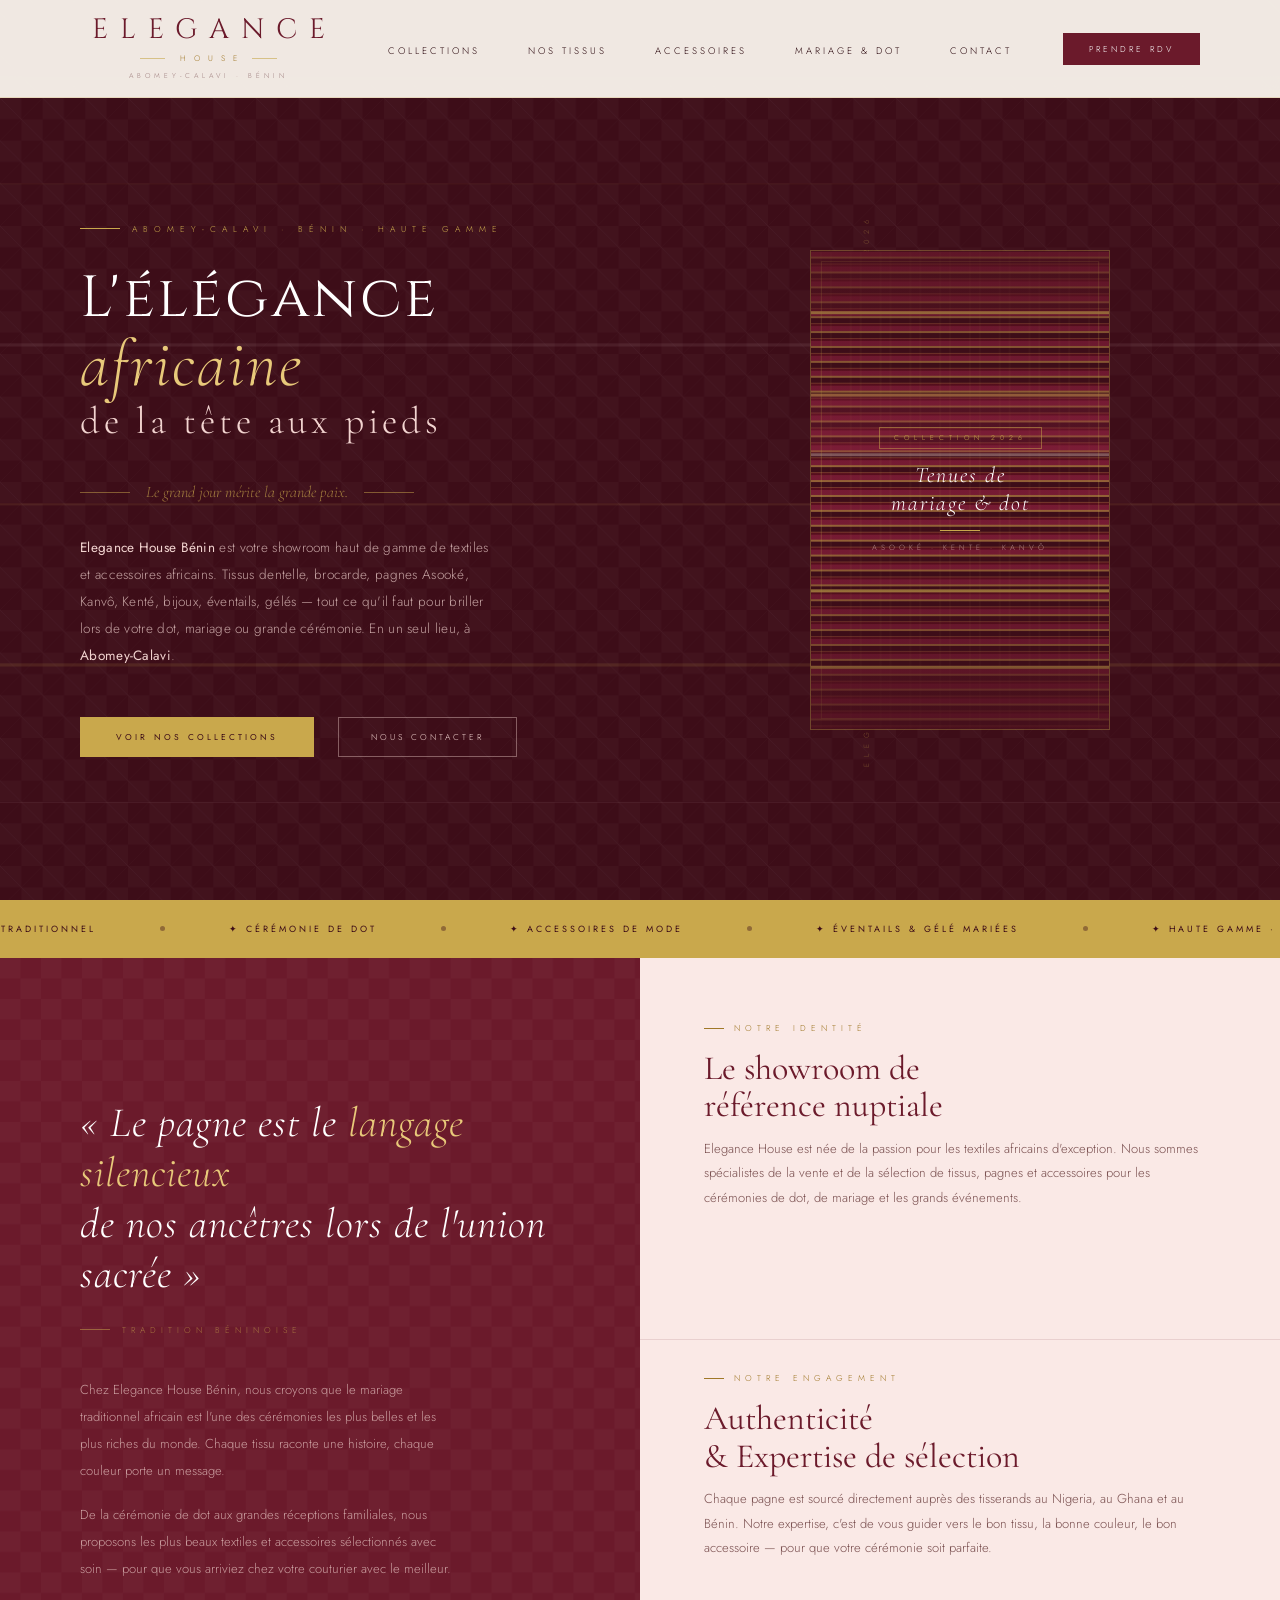
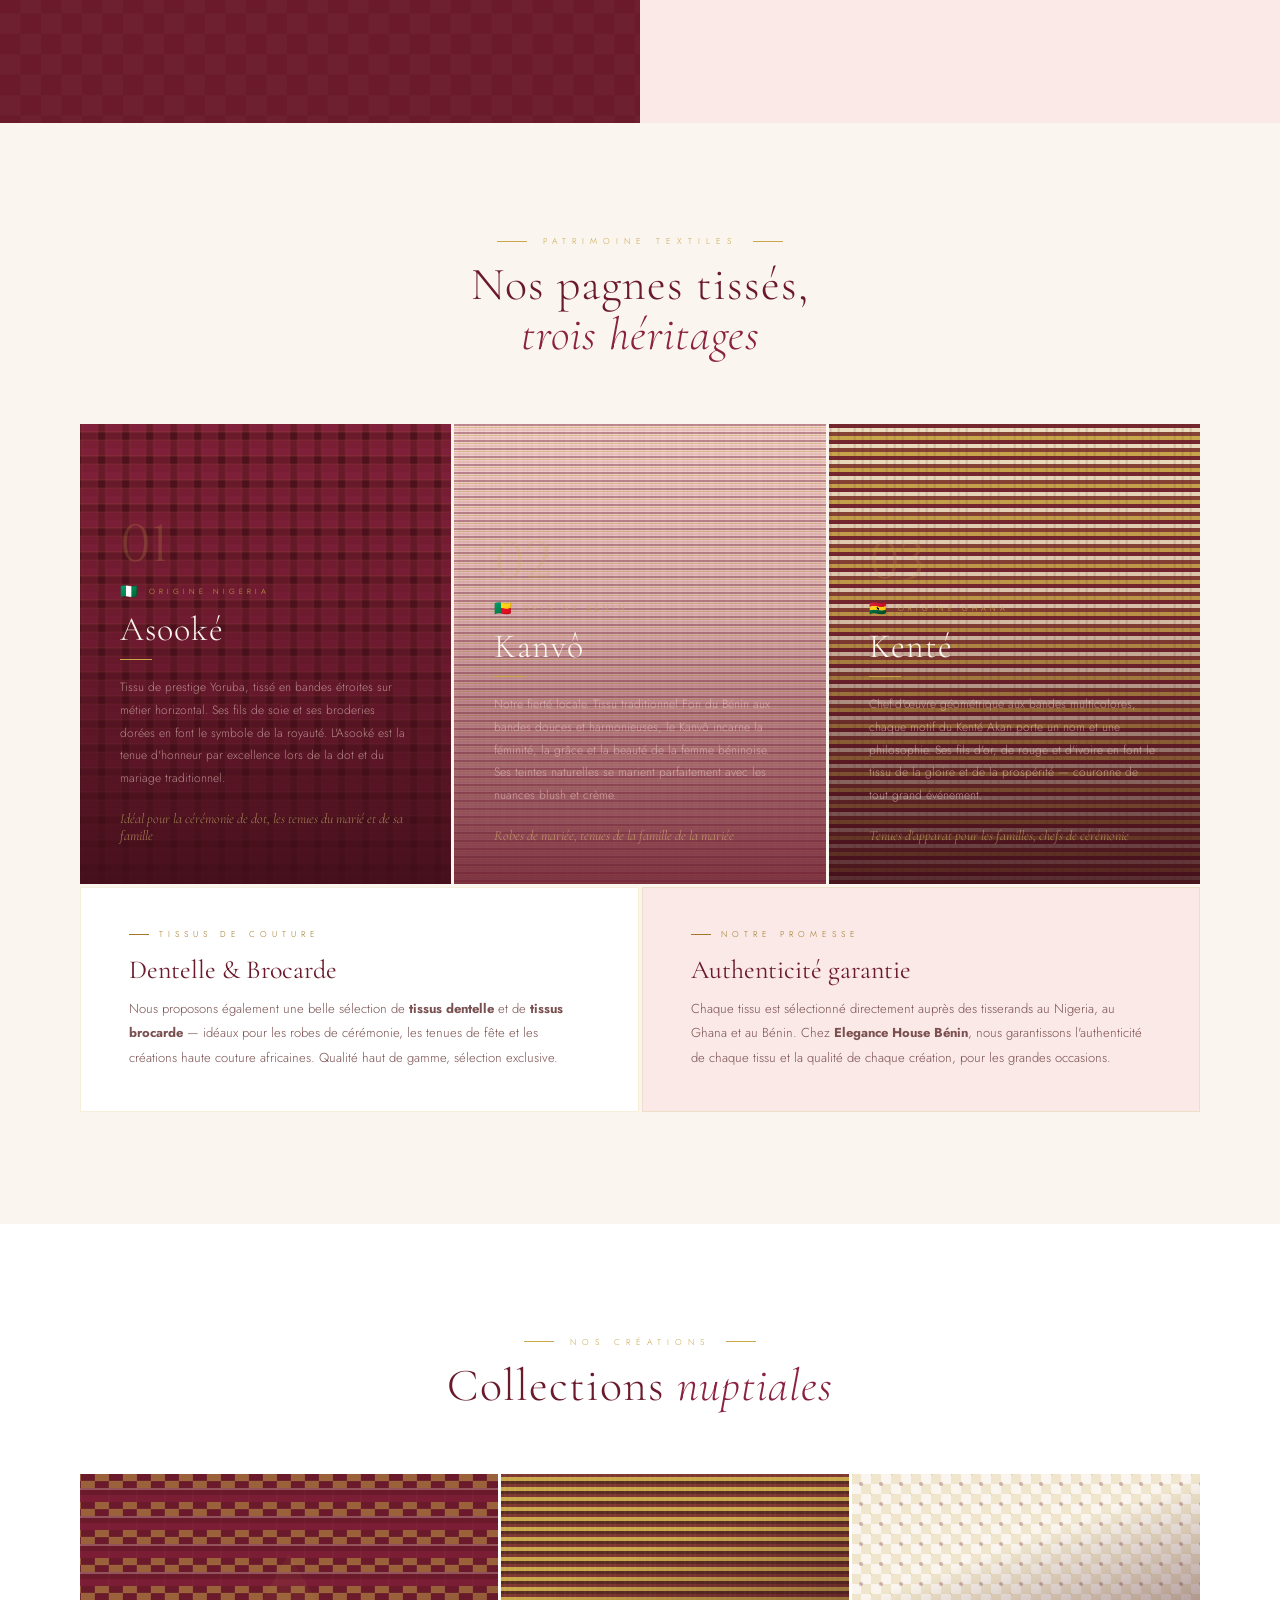
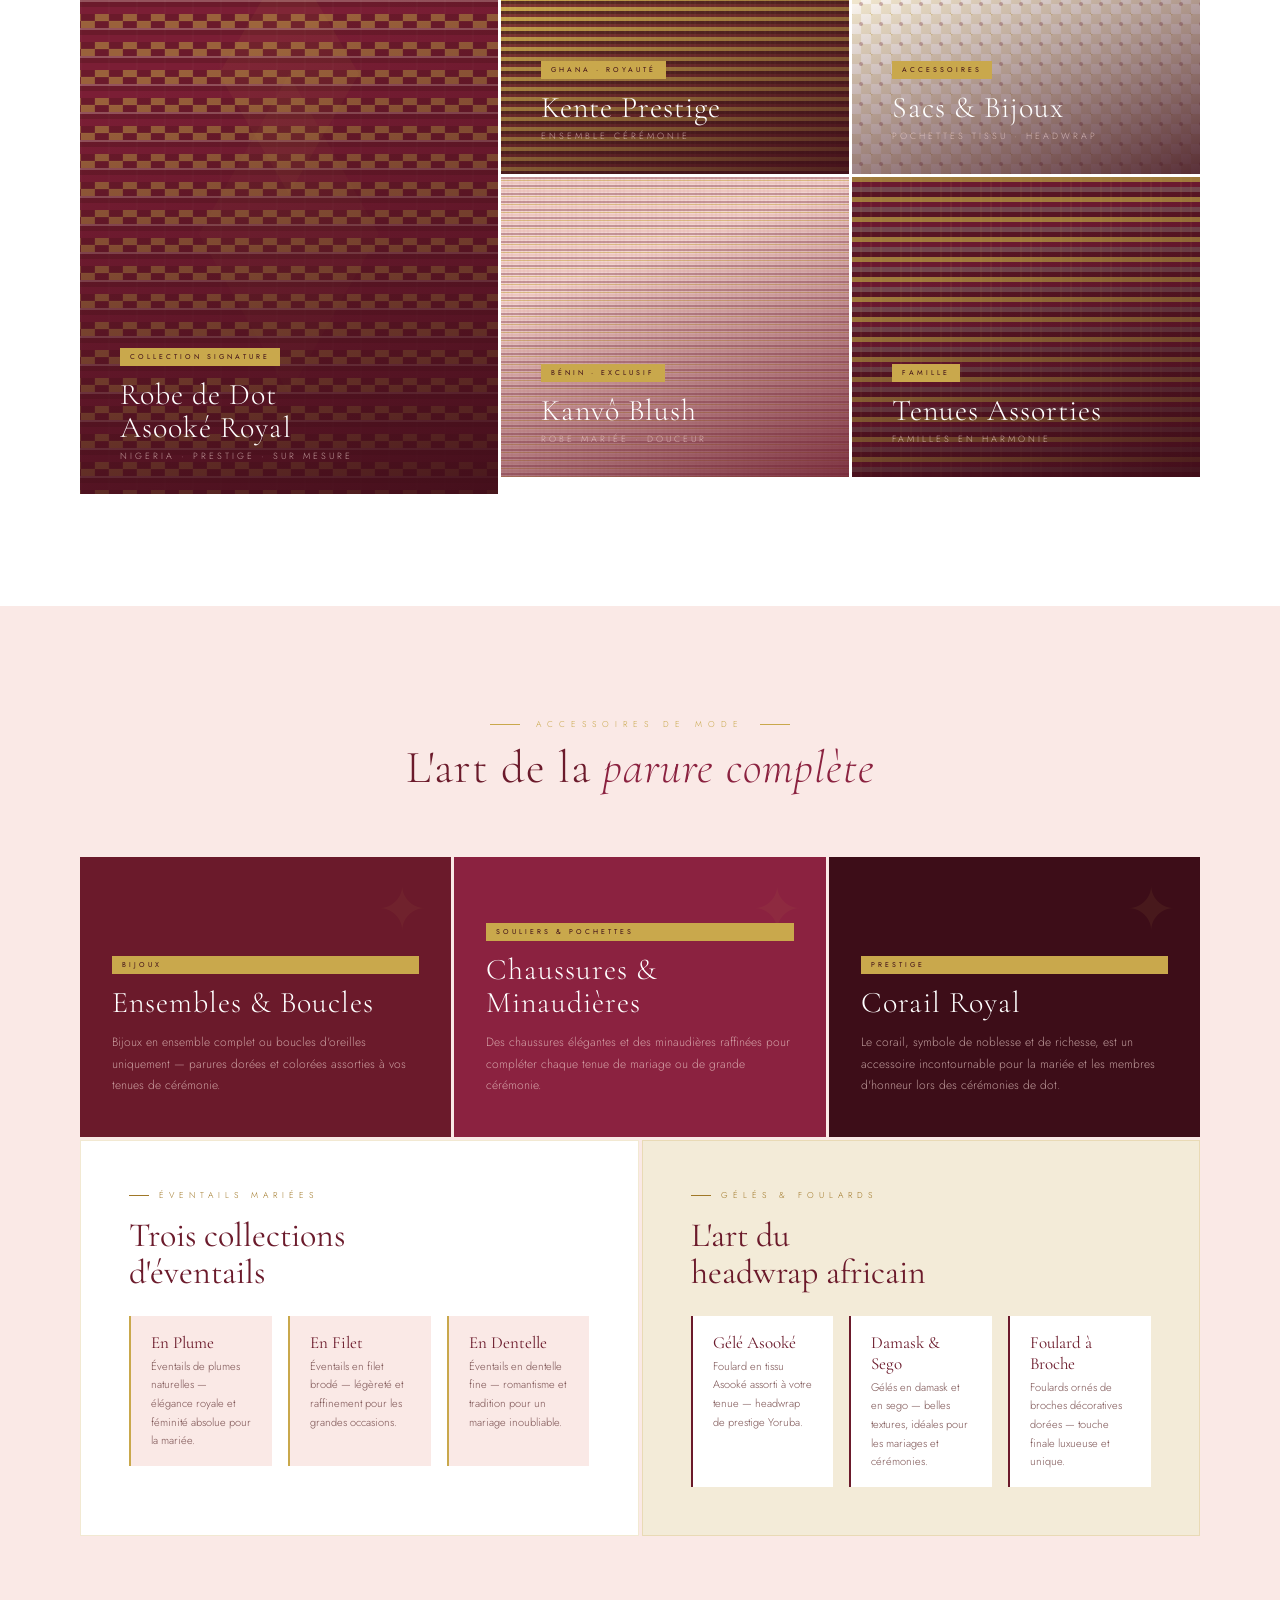
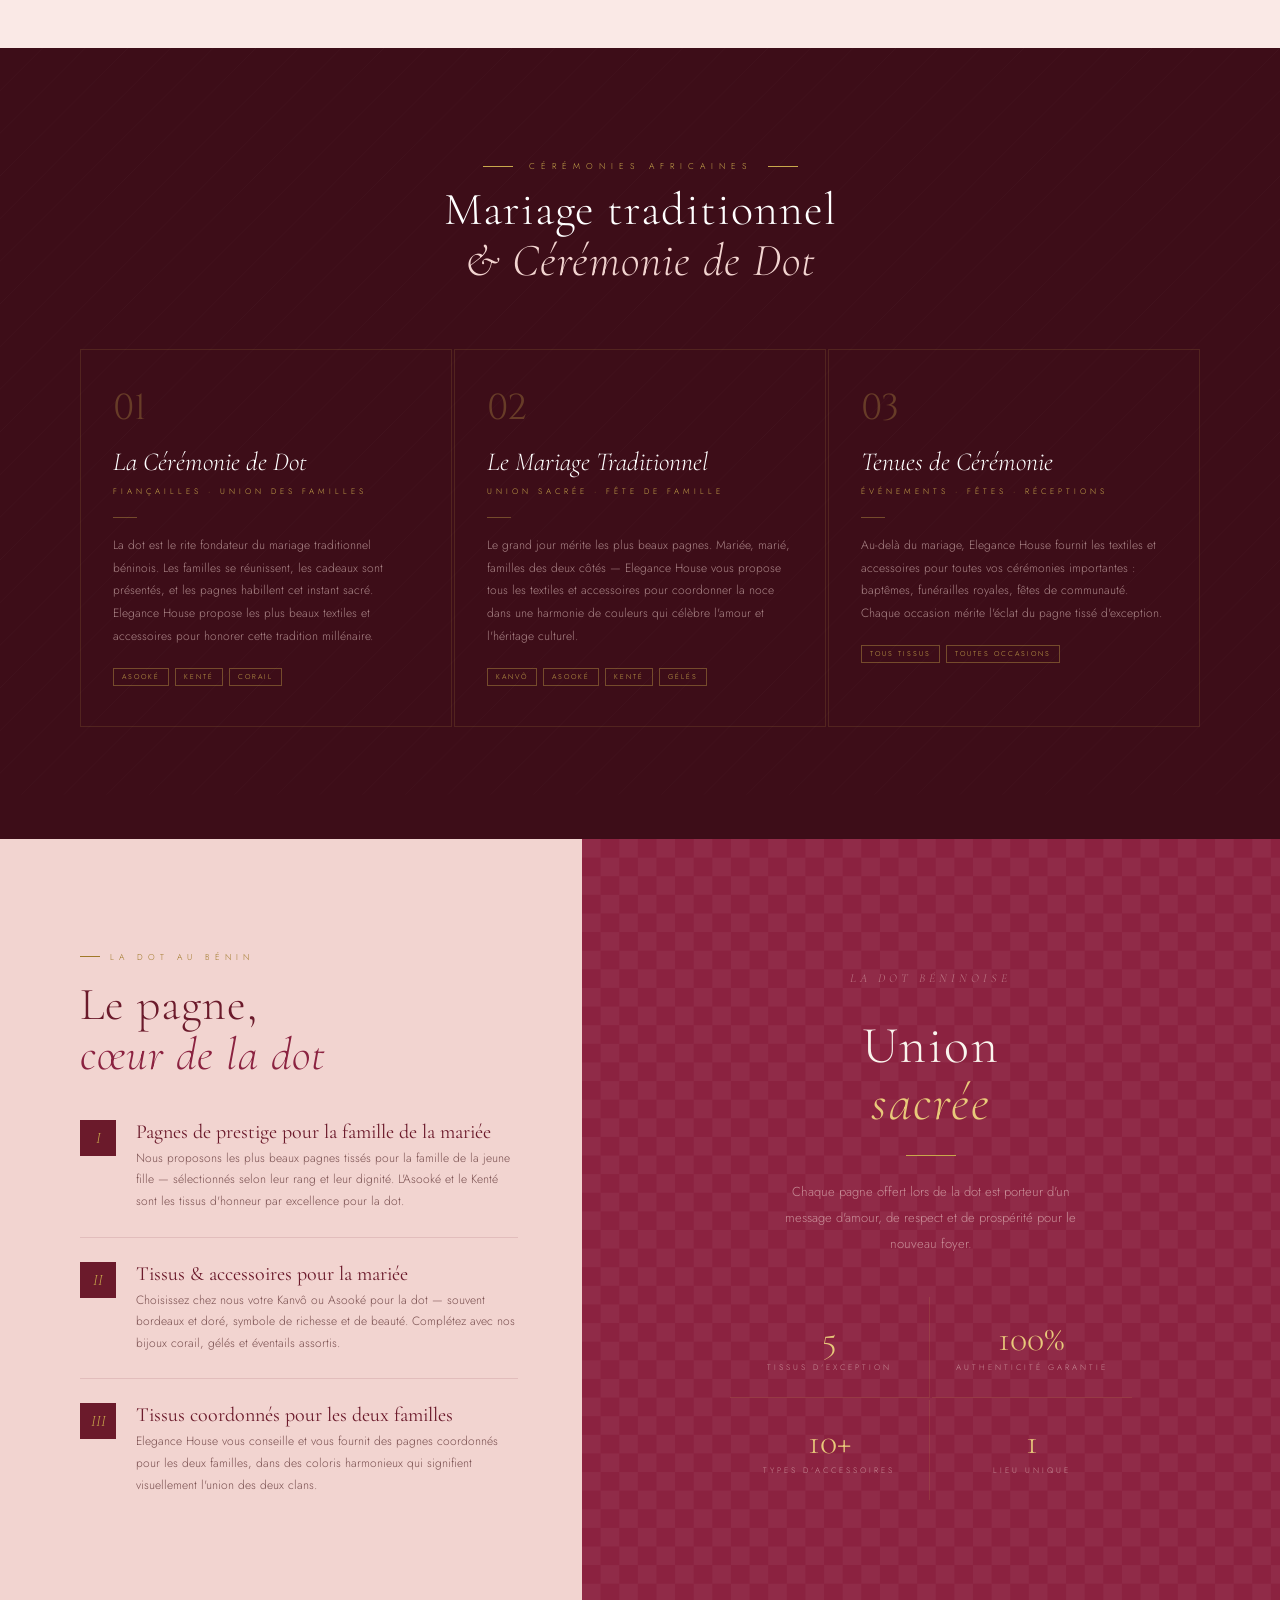
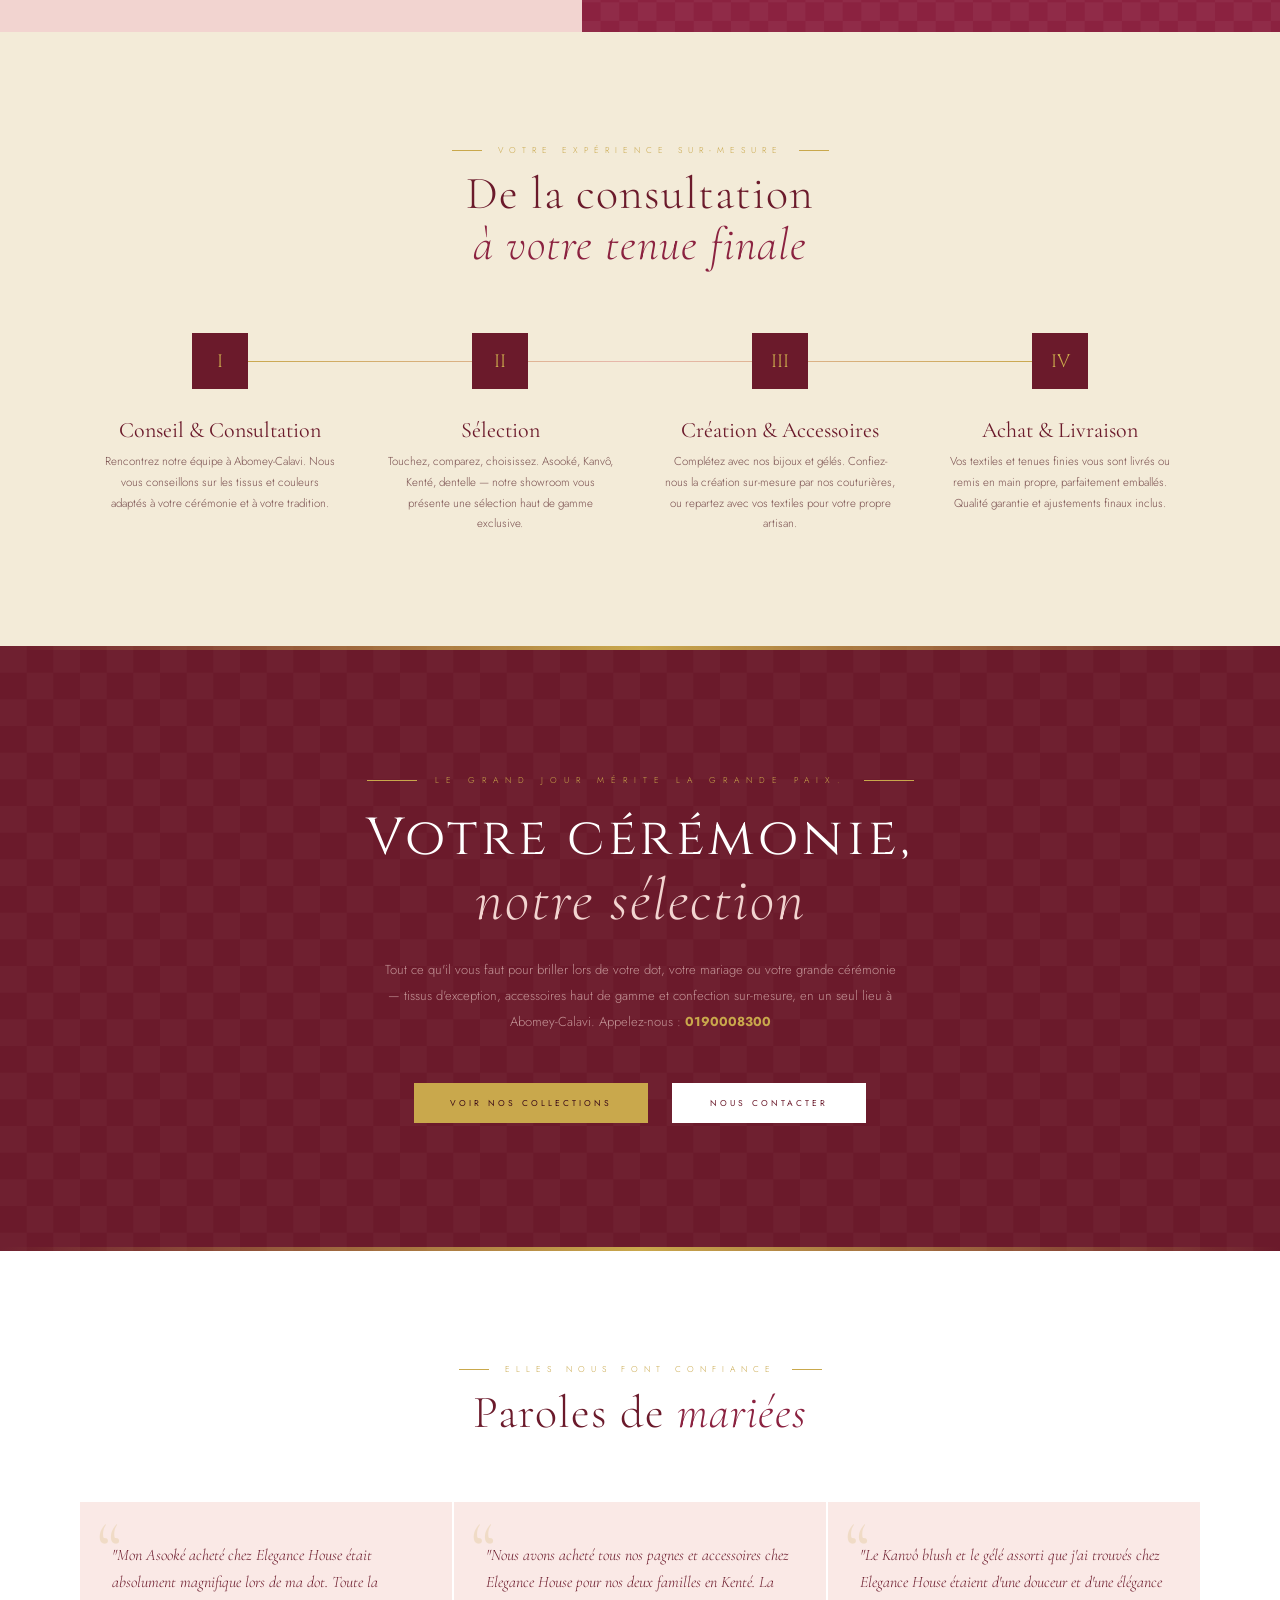
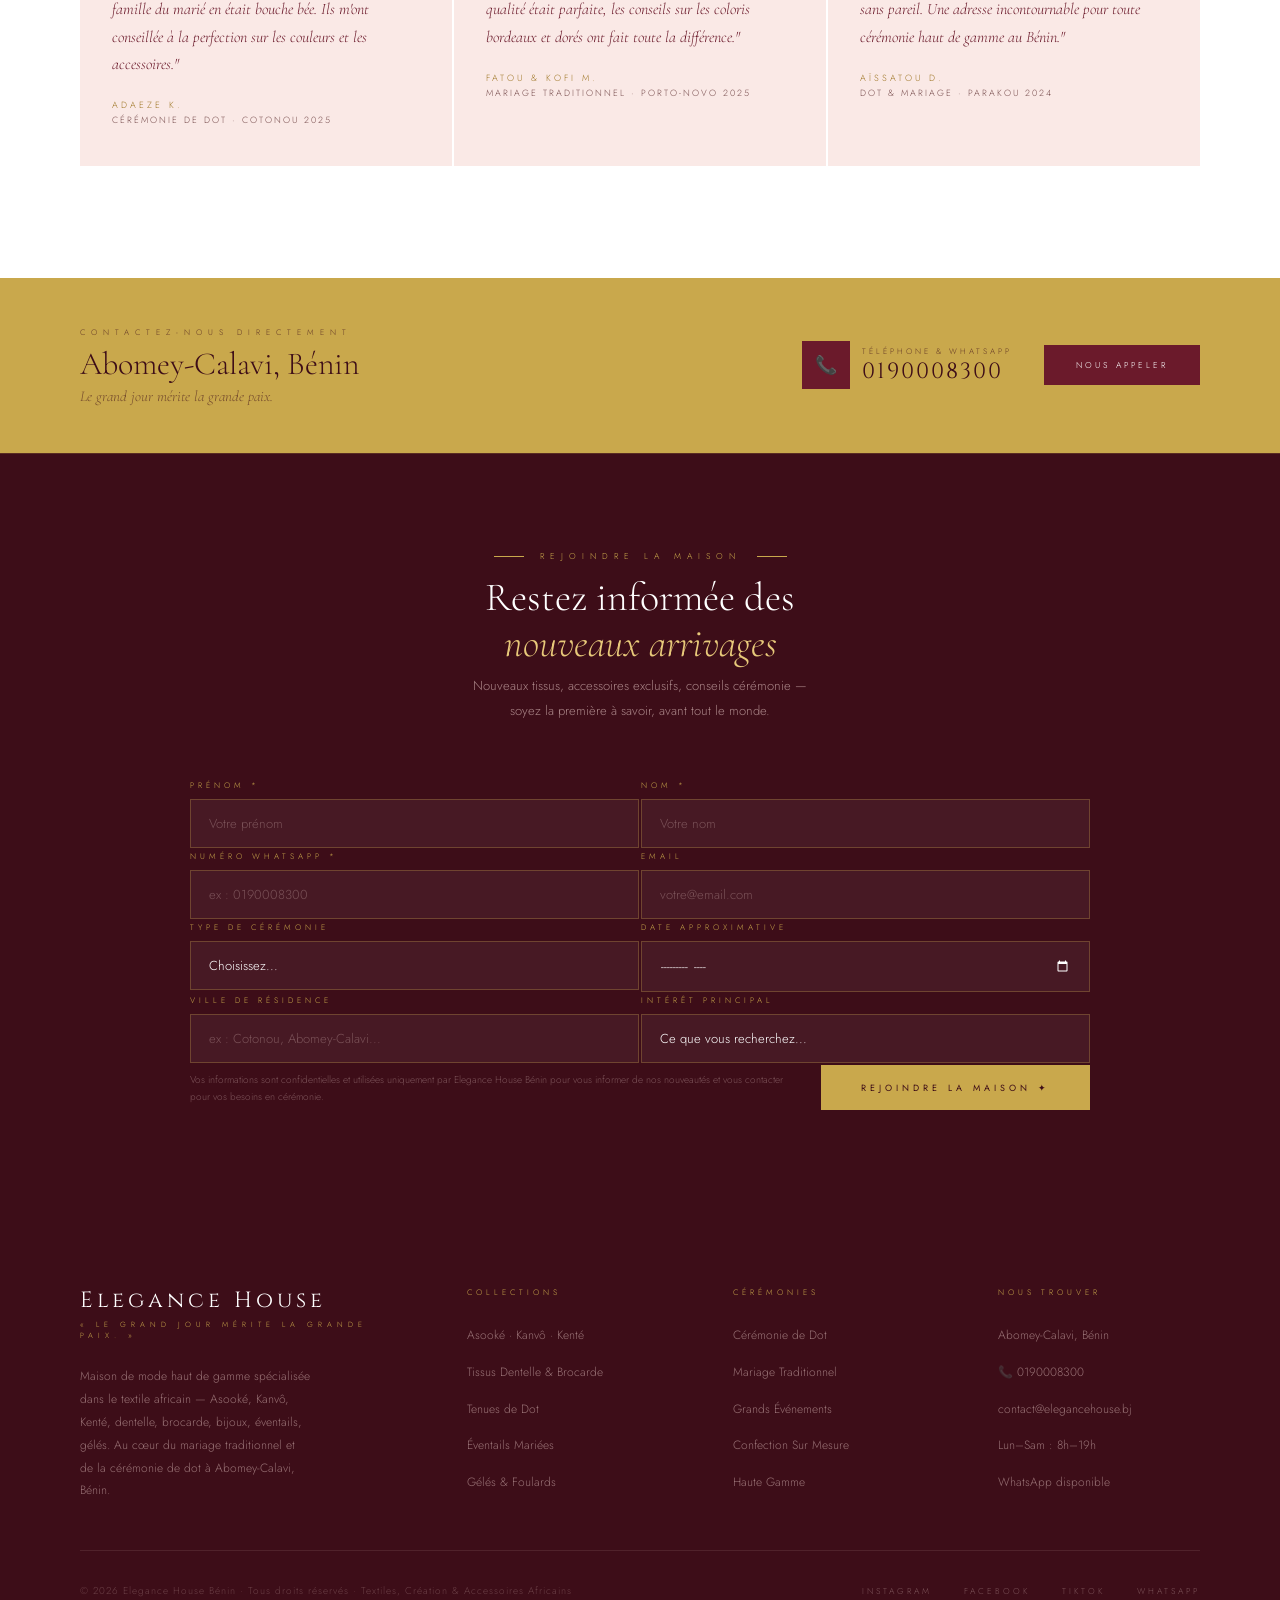
==== commit 2df40bd7: "premier commit" ====
--- a/index.html
+++ b/index.html
@@ -3,7 +3,7 @@
 <head>
 <meta charset="UTF-8">
 <meta name="viewport" content="width=device-width, initial-scale=1.0">
-<title>Elegance House Bénin — Pagne Tissé · Mariage Traditionnel · Dot</title>
+<title>Elegance House Bénin — Textiles, Création Sur-Mesure & Accessoires</title>
 <link href="https://fonts.googleapis.com/css2?family=Cormorant+Garamond:ital,wght@0,300;0,400;0,500;1,300;1,400;1,500&family=Cinzel:wght@300;400&family=Jost:wght@200;300;400&display=swap" rel="stylesheet">
 <style>
 *, *::before, *::after { box-sizing: border-box; margin: 0; padding: 0; }
@@ -92,12 +92,9 @@
   background: var(--vin3);
 }
 
-/* Woven texture bg */
 .hero-bg {
   position: absolute; inset: 0; z-index: 0;
 }
-
-/* Diagonal golden bands - pagne inspired */
 .hero-bands {
   position: absolute; inset: 0; z-index: 1;
   overflow: hidden;
@@ -190,7 +187,6 @@
   position: relative;
 }
 
-/* Vertical woven panel */
 .hero-panel {
   width: 300px;
   border: 1px solid rgba(201,168,76,0.35);
@@ -202,11 +198,9 @@
   border: 0.5px solid rgba(201,168,76,0.2);
   z-index: 2; pointer-events: none;
 }
-
 .hero-panel-weave {
   width: 100%; height: 100%;
 }
-
 .hero-panel-overlay {
   position: absolute; inset: 0; z-index: 3;
   display: flex; flex-direction: column;
@@ -237,7 +231,6 @@
   color: rgba(242,212,208,0.6);
 }
 
-/* Floating side label */
 .hero-side-label {
   position: absolute; left: -50px; top: 50%;
   transform: translateY(-50%) rotate(-90deg);
@@ -502,7 +495,6 @@
 }
 .m-div { width: 24px; height: 0.5px; background: var(--dore); opacity: 0.4; margin-bottom: 1rem; }
 
-/* Tissu recommendation badges */
 .m-tissus {
   display: flex; gap: 6px; flex-wrap: wrap; margin-top: 1.25rem;
 }
@@ -707,36 +699,89 @@
   color: var(--muted); margin-top: 2px;
 }
 
-/* ══ NEWSLETTER ═════════════════════════════════════ */
+/* ══ NEWSLETTER / FICHIER CLIENT ════════════════════ */
 .newsletter {
-  background: var(--creme);
-  padding: 5rem;
-  display: flex; align-items: center; justify-content: space-between;
-  gap: 4rem;
-  border-top: 0.5px solid rgba(201,168,76,0.25);
-  border-bottom: 0.5px solid rgba(201,168,76,0.25);
+  background: var(--vin3);
+  padding: 6rem 5rem;
+  border-top: 0.5px solid rgba(201,168,76,0.2);
+}
+.nl-inner {
+  max-width: 900px; margin: 0 auto;
+}
+.nl-header {
+  text-align: center; margin-bottom: 3.5rem;
 }
 .nl-title {
   font-family: 'Cormorant Garamond', serif;
-  font-size: 32px; font-weight: 300; color: var(--vin); margin-bottom: 0.4rem;
-}
-.nl-sub { font-size: 12px; color: var(--muted); }
-.nl-form { display: flex; flex: 1; max-width: 480px; }
+  font-size: 40px; font-weight: 300; color: var(--blanc);
+  margin-bottom: 0.5rem; line-height: 1.15;
+}
+.nl-title em { color: var(--dore2); font-style: italic; }
+.nl-sub { font-size: 13px; color: rgba(242,212,208,0.6); line-height: 1.9; }
+.nl-grid {
+  display: grid; grid-template-columns: 1fr 1fr;
+  gap: 2px; margin-bottom: 2px;
+}
+.nl-field {
+  display: flex; flex-direction: column; gap: 8px;
+}
+.nl-label {
+  font-size: 8px; letter-spacing: 4px; text-transform: uppercase;
+  color: var(--dore); font-weight: 300;
+}
 .nl-input {
-  flex: 1; padding: 14px 20px;
-  background: var(--blanc); border: 0.5px solid rgba(201,168,76,0.4);
-  font-family: 'Jost', sans-serif; font-size: 12px; font-weight: 300;
-  color: var(--text); outline: none;
-}
-.nl-input::placeholder { color: var(--muted); }
-.nl-input:focus { border-color: var(--dore); }
+  padding: 14px 18px;
+  background: rgba(255,255,255,0.05);
+  border: 0.5px solid rgba(201,168,76,0.3);
+  font-family: 'Jost', sans-serif; font-size: 13px; font-weight: 300;
+  color: var(--blanc); outline: none; width: 100%;
+  transition: border-color 0.3s;
+}
+.nl-input::placeholder { color: rgba(242,212,208,0.3); }
+.nl-input:focus { border-color: var(--dore); background: rgba(255,255,255,0.08); }
+.nl-select {
+  padding: 14px 18px;
+  background: rgba(255,255,255,0.05);
+  border: 0.5px solid rgba(201,168,76,0.3);
+  font-family: 'Jost', sans-serif; font-size: 13px; font-weight: 300;
+  color: var(--blanc); outline: none; width: 100%;
+  appearance: none; cursor: pointer;
+  transition: border-color 0.3s;
+}
+.nl-select option { background: var(--vin3); color: var(--blanc); }
+.nl-select:focus { border-color: var(--dore); }
+.nl-full { grid-column: 1 / -1; }
+.nl-bottom {
+  display: flex; align-items: center; justify-content: space-between;
+  gap: 2rem; margin-top: 2px; flex-wrap: wrap;
+}
+.nl-mention {
+  font-size: 10px; color: rgba(242,212,208,0.35); line-height: 1.7; flex: 1;
+}
 .nl-btn {
-  padding: 14px 22px; background: var(--vin); color: var(--blanc);
+  padding: 16px 40px; background: var(--dore); color: var(--vin3);
   border: none; cursor: pointer; font-family: 'Jost', sans-serif;
-  font-size: 8.5px; letter-spacing: 3px; text-transform: uppercase;
-  font-weight: 300; transition: background 0.3s;
-}
-.nl-btn:hover { background: var(--vin2); }
+  font-size: 9px; letter-spacing: 4px; text-transform: uppercase;
+  font-weight: 400; transition: background 0.3s, transform 0.2s;
+  white-space: nowrap; flex-shrink: 0;
+}
+.nl-btn:hover { background: var(--dore2); transform: translateY(-2px); }
+.nl-success {
+  display: none; text-align: center; padding: 2rem;
+  font-family: 'Cormorant Garamond', serif; font-size: 22px;
+  font-style: italic; color: var(--dore2);
+}
+.nl-export {
+  display: none; margin-top: 1.5rem; text-align: center;
+}
+.nl-export-btn {
+  padding: 10px 28px; background: transparent;
+  border: 0.5px solid rgba(201,168,76,0.4); color: var(--dore);
+  font-family: 'Jost', sans-serif; font-size: 8.5px; letter-spacing: 3px;
+  text-transform: uppercase; cursor: pointer; transition: all 0.3s;
+}
+.nl-export-btn:hover { background: rgba(201,168,76,0.1); }
+
 
 /* ══ FOOTER ═════════════════════════════════════════ */
 footer {
@@ -805,10 +850,17 @@
 
 <!-- ══ NAV ══════════════════════════════════════════ -->
 <nav>
-  <div class="nav-brand" style="align-items: center;">
-    <img src="eh_logo.jpg" alt="Elegance House Logo" style="height: 60px; margin-bottom: 5px; object-fit: contain;">
-    <span class="nav-brand-tagline">Abomey-Calavi · Bénin</span>
-  </div>
+  <!-- LOGO VERSION 1 INTEGRÉ ICI -->
+  <div class="nav-brand" style="display: flex; flex-direction: column; align-items: center; text-align: center;">
+    <div style="font-family: 'Cinzel', serif; font-size: 28px; font-weight: 300; letter-spacing: 12px; color: var(--vin); line-height: 1; text-transform: uppercase; margin-left: 12px;">Elegance</div>
+    <div style="display: flex; align-items: center; gap: 15px; margin-top: 8px; margin-bottom: 2px;">
+      <div style="width: 25px; height: 0.5px; background: var(--dore); opacity: 0.6;"></div>
+      <div style="font-family: 'Jost', sans-serif; font-size: 8px; letter-spacing: 8px; text-transform: uppercase; color: var(--dore3); margin-right: -8px;">House</div>
+      <div style="width: 25px; height: 0.5px; background: var(--dore); opacity: 0.6;"></div>
+    </div>
+    <span class="nav-brand-tagline" style="margin-top: 5px; opacity: 0.7;">Abomey-Calavi · Bénin</span>
+  </div>
+  
   <ul class="nav-links">
     <li><a href="#collections">Collections</a></li>
     <li><a href="#tissus">Nos Tissus</a></li>
@@ -821,7 +873,6 @@
 
 <!-- ══ HERO ══════════════════════════════════════════ -->
 <section class="hero">
-  <!-- Woven background pattern -->
   <div class="hero-bg">
     <svg width="100%" height="100%" viewBox="0 0 1200 900" preserveAspectRatio="xMidYMid slice">
       <defs>
@@ -835,7 +886,6 @@
       </defs>
       <rect width="1200" height="900" fill="#3D0D18"/>
       <rect width="1200" height="900" fill="url(#hero-weave)"/>
-      <!-- Horizontal pagne bands -->
       <rect x="0" y="100" width="1200" height="3" fill="#C9A84C" opacity="0.12"/>
       <rect x="0" y="200" width="1200" height="1" fill="#C9A84C" opacity="0.06"/>
       <rect x="0" y="350" width="1200" height="3" fill="#F2D4D0" opacity="0.08"/>
@@ -853,27 +903,25 @@
       </div>
       <h1 class="hero-title">
         L'élégance<br>
-        <span class="hero-title-italic">nuptiale</span>
-        <span class="hero-title-sub">tissée à la main</span>
+        <span class="hero-title-italic">africaine</span>
+        <span class="hero-title-sub">de la tête aux pieds</span>
       </h1>
       <div class="hero-ornament-line">
         <span></span>
-        <em>Mariage · Dot · Cérémonie</em>
+        <em>Le grand jour mérite la grande paix.</em>
         <span></span>
       </div>
       <p class="hero-desc">
-        Au cœur du mariage traditionnel africain, <strong>Elegance House Bénin</strong> habille les familles avec les plus beaux textiles — tissus dentelle, brocarde, pagnes tissés Asooké, Kanvô, Kenté — et une large gamme d'accessoires de mode haut de gamme. Basée à <strong>Abomey-Calavi</strong>.
+        <strong>Elegance House Bénin</strong> est votre showroom haut de gamme de textiles et accessoires africains. Tissus dentelle, brocarde, pagnes Asooké, Kanvô, Kenté, bijoux, éventails, gélés — tout ce qu'il faut pour briller lors de votre dot, mariage ou grande cérémonie. En un seul lieu, à <strong>Abomey-Calavi</strong>.
       </p>
       <div class="hero-btns">
-        <button class="btn-gold">Nos collections nuptiales</button>
-        <button class="btn-outline-blanc">Réserver une consultation</button>
+        <button class="btn-gold">Voir nos collections</button>
+        <button class="btn-outline-blanc">Nous contacter</button>
       </div>
     </div>
 
     <div class="hero-right">
       <span class="hero-side-label">Elegance House Bénin · Abomey-Calavi · Haute Gamme 2026</span>
-
-      <!-- Decorative woven panel -->
       <div class="hero-panel" style="height:480px;">
         <svg class="hero-panel-weave" width="300" height="480" viewBox="0 0 300 480">
           <defs>
@@ -883,13 +931,11 @@
               <rect x="0" y="5" width="30" height="2" fill="#C9A84C" opacity="0.6"/>
               <rect x="0" y="7" width="30" height="5" fill="#3D0D18"/>
               <rect x="0" y="12" width="30" height="1" fill="#C9A84C" opacity="0.3"/>
-              <!-- Vertical threads -->
               <line x1="10" y1="0" x2="10" y2="15" stroke="#C9A84C" stroke-width="0.5" opacity="0.2"/>
               <line x1="20" y1="0" x2="20" y2="15" stroke="#C9A84C" stroke-width="0.5" opacity="0.2"/>
             </pattern>
           </defs>
           <rect width="300" height="480" fill="url(#panel-asoke)"/>
-          <!-- Kente-like bands overlay -->
           <rect x="0" y="0" width="300" height="60" fill="#6B1A2B" opacity="0.4"/>
           <rect x="0" y="60" width="300" height="3" fill="#C9A84C" opacity="0.8"/>
           <rect x="0" y="63" width="300" height="80" opacity="0.0"/>
@@ -945,20 +991,20 @@
         Chez Elegance House Bénin, nous croyons que le mariage traditionnel africain est l'une des cérémonies les plus belles et les plus riches du monde. Chaque tissu raconte une histoire, chaque couleur porte un message.
       </p>
       <p class="intro-para">
-        De la cérémonie de dot aux retrouvailles familiales, nous accompagnons les familles avec des pagnes tissés d'exception, sélectionnés pour leur authenticité et leur prestige.
+        De la cérémonie de dot aux grandes réceptions familiales, nous proposons les plus beaux textiles et accessoires sélectionnés avec soin — pour que vous arriviez chez votre couturier avec le meilleur.
       </p>
     </div>
   </div>
   <div class="intro-right">
     <div class="intro-right-top">
       <div class="kw-tag">Notre identité</div>
-      <div class="kw-title">Au cœur du<br>mariage traditionnel</div>
-      <p class="kw-desc">Elegance House est née de la passion pour les textiles africains et la volonté de sublimer les cérémonies traditionnelles béninoises. Nous sommes spécialistes des tenues de dot, de mariage et de cérémonie.</p>
+      <div class="kw-title">Le showroom de<br>référence nuptiale</div>
+      <p class="kw-desc">Elegance House est née de la passion pour les textiles africains d'exception. Nous sommes spécialistes de la vente et de la sélection de tissus, pagnes et accessoires pour les cérémonies de dot, de mariage et les grands événements.</p>
     </div>
     <div class="intro-right-bottom">
       <div class="kw-tag">Notre engagement</div>
-      <div class="kw-title">Authenticité<br>& Savoir-faire</div>
-      <p class="kw-desc">Chaque pagne est sélectionné directement auprès des tisserands au Nigeria, au Ghana et au Bénin. Nous garantissons l'authenticité de chaque tissu et la qualité de chaque création.</p>
+      <div class="kw-title">Authenticité<br>& Expertise de sélection</div>
+      <p class="kw-desc">Chaque pagne est sourcé directement auprès des tisserands au Nigeria, au Ghana et au Bénin. Notre expertise, c'est de vous guider vers le bon tissu, la bonne couleur, le bon accessoire — pour que votre cérémonie soit parfaite.</p>
     </div>
   </div>
 </section>
@@ -1114,7 +1160,6 @@
             </pattern>
           </defs>
           <rect width="500" height="620" fill="url(#c1-pat)"/>
-          <!-- Decorative diamond pattern overlay -->
           <polygon points="250,80 320,200 250,320 180,200" fill="#C9A84C" opacity="0.06"/>
           <polygon points="250,200 340,360 250,520 160,360" fill="#C9A84C" opacity="0.04"/>
         </svg>
@@ -1268,7 +1313,6 @@
 
   <!-- Éventails & Gélés -->
   <div style="display:grid; grid-template-columns:1fr 1fr; gap:3px;">
-
     <!-- Éventails mariées -->
     <div style="background:var(--blanc); padding:3rem; border:0.5px solid rgba(201,168,76,0.25);">
       <div class="kw-tag">Éventails mariées</div>
@@ -1335,11 +1379,12 @@
         <div class="m-sub">Fiançailles · Union des familles</div>
         <div class="m-div"></div>
         <p class="m-desc">
-          La dot est le rite fondateur du mariage traditionnel béninois. Les familles se réunissent, les cadeaux sont présentés, et les pagnes habillent cet instant sacré. Elegance House crée des tenues de dot qui honorent cette tradition millénaire.
+          La dot est le rite fondateur du mariage traditionnel béninois. Les familles se réunissent, les cadeaux sont présentés, et les pagnes habillent cet instant sacré. Elegance House propose les plus beaux textiles et accessoires pour honorer cette tradition millénaire.
         </p>
         <div class="m-tissus">
           <span class="m-tissu-badge">Asooké</span>
-          <span class="m-tissu-badge">Kente</span>
+          <span class="m-tissu-badge">Kenté</span>
+          <span class="m-tissu-badge">Corail</span>
         </div>
       </div>
 
@@ -1349,12 +1394,13 @@
         <div class="m-sub">Union sacrée · Fête de famille</div>
         <div class="m-div"></div>
         <p class="m-desc">
-          Le grand jour mérite les plus beaux pagnes. Mariée, marié, familles des deux côtés — Elegance House habille toute la noce dans une harmonie de couleurs et de tissus qui célèbre l'amour et l'héritage culturel.
+          Le grand jour mérite les plus beaux pagnes. Mariée, marié, familles des deux côtés — Elegance House vous propose tous les textiles et accessoires pour coordonner la noce dans une harmonie de couleurs qui célèbre l'amour et l'héritage culturel.
         </p>
         <div class="m-tissus">
           <span class="m-tissu-badge">Kanvô</span>
           <span class="m-tissu-badge">Asooké</span>
-          <span class="m-tissu-badge">Kente</span>
+          <span class="m-tissu-badge">Kenté</span>
+          <span class="m-tissu-badge">Gélés</span>
         </div>
       </div>
 
@@ -1364,10 +1410,10 @@
         <div class="m-sub">Événements · Fêtes · Réceptions</div>
         <div class="m-div"></div>
         <p class="m-desc">
-          Au-delà du mariage, Elegance House habille toutes vos cérémonies importantes : baptêmes, funérailles royales, fêtes de communauté, cérémonies d'initiation. Chaque occasion mérite l'éclat du pagne tissé.
+          Au-delà du mariage, Elegance House fournit les textiles et accessoires pour toutes vos cérémonies importantes : baptêmes, funérailles royales, fêtes de communauté. Chaque occasion mérite l'éclat du pagne tissé d'exception.
         </p>
         <div class="m-tissus">
-          <span class="m-tissu-badge">Sur mesure</span>
+          <span class="m-tissu-badge">Tous tissus</span>
           <span class="m-tissu-badge">Toutes occasions</span>
         </div>
       </div>
@@ -1387,21 +1433,21 @@
         <div class="dot-icon"><span class="dot-icon-inner">I</span></div>
         <div>
           <div class="dot-item-title">Pagnes de prestige pour la famille de la mariée</div>
-          <p class="dot-item-desc">La famille de la jeune fille reçoit des pagnes tissés soigneusement sélectionnés selon leur rang et leur dignité. L'Asooké et le Kente sont les tissus d'honneur par excellence.</p>
+          <p class="dot-item-desc">Nous proposons les plus beaux pagnes tissés pour la famille de la jeune fille — sélectionnés selon leur rang et leur dignité. L'Asooké et le Kenté sont les tissus d'honneur par excellence pour la dot.</p>
         </div>
       </div>
       <div class="dot-item">
         <div class="dot-icon"><span class="dot-icon-inner">II</span></div>
         <div>
-          <div class="dot-item-title">Tenue de la mariée pour la cérémonie de dot</div>
-          <p class="dot-item-desc">La mariée porte un Kanvô ou un Asooké soigneusement choisi — souvent bordeaux et doré — symbole de la richesse et de la beauté qu'elle apporte à l'union.</p>
+          <div class="dot-item-title">Tissus & accessoires pour la mariée</div>
+          <p class="dot-item-desc">Choisissez chez nous votre Kanvô ou Asooké pour la dot — souvent bordeaux et doré, symbole de richesse et de beauté. Complétez avec nos bijoux corail, gélés et éventails assortis.</p>
         </div>
       </div>
       <div class="dot-item">
         <div class="dot-icon"><span class="dot-icon-inner">III</span></div>
         <div>
-          <div class="dot-item-title">Tenues assorties pour les deux familles</div>
-          <p class="dot-item-desc">Elegance House crée des collections coordonnées pour les deux familles, dans des couleurs harmonieuses qui signifient visuellement l'union des deux clans.</p>
+          <div class="dot-item-title">Tissus coordonnés pour les deux familles</div>
+          <p class="dot-item-desc">Elegance House vous conseille et vous fournit des pagnes coordonnés pour les deux familles, dans des coloris harmonieux qui signifient visuellement l'union des deux clans.</p>
         </div>
       </div>
     </div>
@@ -1430,7 +1476,7 @@
       <!-- Stats -->
       <div class="dot-table">
         <div class="dot-cell" style="border-right:0.5px solid rgba(201,168,76,0.15); border-bottom:0.5px solid rgba(201,168,76,0.15);">
-          <div class="dot-cell-num">3</div>
+          <div class="dot-cell-num">5</div>
           <div class="dot-cell-label">Tissus d'exception</div>
         </div>
         <div class="dot-cell" style="border-bottom:0.5px solid rgba(201,168,76,0.15);">
@@ -1438,44 +1484,44 @@
           <div class="dot-cell-label">Authenticité garantie</div>
         </div>
         <div class="dot-cell" style="border-right:0.5px solid rgba(201,168,76,0.15);">
-          <div class="dot-cell-num">500+</div>
-          <div class="dot-cell-label">Mariages habillés</div>
+          <div class="dot-cell-num">10+</div>
+          <div class="dot-cell-label">Types d'accessoires</div>
         </div>
         <div class="dot-cell">
-          <div class="dot-cell-num">Sur mesure</div>
-          <div class="dot-cell-label">Chaque commande</div>
+          <div class="dot-cell-num">1</div>
+          <div class="dot-cell-label">Lieu unique</div>
         </div>
       </div>
     </div>
   </div>
 </section>
 
-<!-- ══ PROCESSUS ══════════════════════════════════════ -->
+<!-- ══ PROCESSUS (MIX COMPLET V1 & V2) ══════════════════════════════════════ -->
 <section class="processus" id="processus">
   <div class="sec-head">
-    <div class="sec-tag">Notre accompagnement</div>
-    <h2 class="sec-title">De la consultation<br><em>à votre tenue</em></h2>
+    <div class="sec-tag">Votre expérience sur-mesure</div>
+    <h2 class="sec-title">De la consultation<br><em>à votre tenue finale</em></h2>
   </div>
   <div class="proc-steps">
     <div class="proc-step">
       <div class="proc-step-num"><span>I</span></div>
-      <div class="proc-step-title">Consultation</div>
-      <p class="proc-step-desc">Rencontrez notre équipe à Cotonou. Décrivez votre cérémonie, vos couleurs, vos désirs. Nous vous conseillons sur le tissu adapté.</p>
+      <div class="proc-step-title">Conseil & Consultation</div>
+      <p class="proc-step-desc">Rencontrez notre équipe à Abomey-Calavi. Nous vous conseillons sur les tissus et couleurs adaptés à votre cérémonie et à votre tradition.</p>
     </div>
     <div class="proc-step">
       <div class="proc-step-num"><span>II</span></div>
       <div class="proc-step-title">Sélection</div>
-      <p class="proc-step-desc">Nous sélectionnons ensemble les pagnes — Asooké, Kente ou Kanvô — et les coloris qui correspondent à votre vision et à votre tradition.</p>
+      <p class="proc-step-desc">Touchez, comparez, choisissez. Asooké, Kanvô, Kenté, dentelle — notre showroom vous présente une sélection haut de gamme exclusive.</p>
     </div>
     <div class="proc-step">
       <div class="proc-step-num"><span>III</span></div>
-      <div class="proc-step-title">Création</div>
-      <p class="proc-step-desc">Nos couturières et artisans créent votre tenue sur mesure. Chaque détail est soigné : broderies, coupes, finitions dorées.</p>
+      <div class="proc-step-title">Création & Accessoires</div>
+      <p class="proc-step-desc">Complétez avec nos bijoux et gélés. Confiez-nous la création sur-mesure par nos couturières, ou repartez avec vos textiles pour votre propre artisan.</p>
     </div>
     <div class="proc-step">
       <div class="proc-step-num"><span>IV</span></div>
-      <div class="proc-step-title">Livraison</div>
-      <p class="proc-step-desc">Votre tenue est livrée en temps voulu, parfaitement emballée. Essayage final et derniers ajustements inclus.</p>
+      <div class="proc-step-title">Achat & Livraison</div>
+      <p class="proc-step-desc">Vos textiles et tenues finies vous sont livrés ou remis en main propre, parfaitement emballés. Qualité garantie et ajustements finaux inclus.</p>
     </div>
   </div>
 </section>
@@ -1494,17 +1540,17 @@
   <div class="banner-deco-top"></div>
   <div class="banner-deco-bot"></div>
   <div class="banner-content">
-    <div class="banner-pre">Elegance House Bénin</div>
+    <div class="banner-pre">Le grand jour mérite la grande paix.</div>
     <h2 class="banner-title">
-      Votre mariage,
-      <span class="banner-title-it">notre passion</span>
+      Votre cérémonie,
+      <span class="banner-title-it">notre sélection</span>
     </h2>
     <p class="banner-sub">
-      Confiez-nous vos plus beaux moments. De la cérémonie de dot au grand mariage traditionnel, nous créons les tenues qui immortalisent votre union dans la splendeur du pagne tissé africain.
+      Tout ce qu'il vous faut pour briller lors de votre dot, votre mariage ou votre grande cérémonie — tissus d'exception, accessoires haut de gamme et confection sur-mesure, en un seul lieu à Abomey-Calavi. Appelez-nous : <strong style="color:var(--dore);">0190008300</strong>
     </p>
     <div class="banner-btns">
-      <button class="btn-gold">Réserver une consultation</button>
-      <button class="btn-blanc">Découvrir les collections</button>
+      <button class="btn-gold">Voir nos collections</button>
+      <button class="btn-blanc">Nous contacter</button>
     </div>
   </div>
 </section>
@@ -1518,21 +1564,21 @@
   <div class="temo-grid">
     <div class="temo-card">
       <p class="temo-text">
-        "Mon Asooké était absolument magnifique lors de ma dot. Toute la famille du marié en était bouche bée. Elegance House a compris exactement ce que je voulais."
+        "Mon Asooké acheté chez Elegance House était absolument magnifique lors de ma dot. Toute la famille du marié en était bouche bée. Ils m'ont conseillée à la perfection sur les couleurs et les accessoires."
       </p>
       <div class="temo-author">Adaeze K.</div>
       <div class="temo-event">Cérémonie de dot · Cotonou 2025</div>
     </div>
     <div class="temo-card">
       <p class="temo-text">
-        "Les tenues assorties pour nos deux familles en Kente étaient parfaites. La coordination des couleurs bordeaux et dorées a créé une harmonie visuelle inoubliable."
+        "Nous avons acheté tous nos pagnes et accessoires chez Elegance House pour nos deux familles en Kenté. La qualité était parfaite, les conseils sur les coloris bordeaux et dorés ont fait toute la différence."
       </p>
       <div class="temo-author">Fatou & Kofi M.</div>
       <div class="temo-event">Mariage traditionnel · Porto-Novo 2025</div>
     </div>
     <div class="temo-card">
       <p class="temo-text">
-        "Le Kanvô blush que j'ai porté pour ma dot était d'une douceur et d'une élégance sans pareil. Elegance House, c'est le summum du raffinement béninois."
+        "Le Kanvô blush et le gélé assorti que j'ai trouvés chez Elegance House étaient d'une douceur et d'une élégance sans pareil. Une adresse incontournable pour toute cérémonie haut de gamme au Bénin."
       </p>
       <div class="temo-author">Aïssatou D.</div>
       <div class="temo-event">Dot & Mariage · Parakou 2024</div>
@@ -1545,6 +1591,7 @@
   <div>
     <div style="font-size:8px; letter-spacing:6px; text-transform:uppercase; color:var(--vin3); margin-bottom:0.5rem; opacity:0.7;">Contactez-nous directement</div>
     <div style="font-family:'Cormorant Garamond',serif; font-size:32px; font-weight:300; color:var(--vin3); line-height:1.1;">Abomey-Calavi, Bénin</div>
+    <div style="font-family:'Cormorant Garamond',serif; font-size:15px; font-style:italic; color:var(--vin3); opacity:0.6; margin-top:6px;">Le grand jour mérite la grande paix.</div>
   </div>
   <div style="display:flex; align-items:center; gap:2rem; flex-wrap:wrap;">
     <a href="tel:0190008300" style="display:flex; align-items:center; gap:12px; text-decoration:none;">
@@ -1560,24 +1607,159 @@
   </div>
 </section>
 
-<!-- ══ NEWSLETTER ═════════════════════════════════════ -->
+<!-- ══ FICHIER CLIENT / NEWSLETTER ═══════════════════ -->
 <section class="newsletter" id="contact">
-  <div>
-    <h3 class="nl-title">Rejoignez la Maison Elegance</h3>
-    <p class="nl-sub">Nouvelles collections, conseils cérémonie, inspirations nuptiales africaines</p>
-  </div>
-  <div class="nl-form">
-    <input type="email" class="nl-input" placeholder="votre@email.com">
-    <button class="nl-btn">S'inscrire</button>
+  <div class="nl-inner">
+
+    <div class="nl-header">
+      <div class="sec-tag" style="color:var(--dore); border-color:rgba(201,168,76,0.3);">Rejoindre la Maison</div>
+      <h3 class="nl-title">Restez informée des<br><em>nouveaux arrivages</em></h3>
+      <p class="nl-sub">Nouveaux tissus, accessoires exclusifs, conseils cérémonie —<br>soyez la première à savoir, avant tout le monde.</p>
+    </div>
+
+    <div id="nl-form-wrap">
+      <div class="nl-grid">
+
+        <div class="nl-field">
+          <label class="nl-label">Prénom *</label>
+          <input class="nl-input" type="text" id="nl-prenom" placeholder="Votre prénom" required>
+        </div>
+
+        <div class="nl-field">
+          <label class="nl-label">Nom *</label>
+          <input class="nl-input" type="text" id="nl-nom" placeholder="Votre nom">
+        </div>
+
+        <div class="nl-field">
+          <label class="nl-label">Numéro WhatsApp *</label>
+          <input class="nl-input" type="tel" id="nl-whatsapp" placeholder="ex : 0190008300">
+        </div>
+
+        <div class="nl-field">
+          <label class="nl-label">Email</label>
+          <input class="nl-input" type="email" id="nl-email" placeholder="votre@email.com">
+        </div>
+
+        <div class="nl-field">
+          <label class="nl-label">Type de cérémonie</label>
+          <select class="nl-select" id="nl-ceremonie">
+            <option value="" disabled selected>Choisissez...</option>
+            <option value="dot">Cérémonie de dot</option>
+            <option value="mariage">Mariage traditionnel</option>
+            <option value="mariage-civil">Mariage civil</option>
+            <option value="grand-evenement">Grand événement / Fête</option>
+            <option value="autre">Autre occasion</option>
+          </select>
+        </div>
+
+        <div class="nl-field">
+          <label class="nl-label">Date approximative</label>
+          <input class="nl-input" type="month" id="nl-date" style="color-scheme: dark;">
+        </div>
+
+        <div class="nl-field">
+          <label class="nl-label">Ville de résidence</label>
+          <input class="nl-input" type="text" id="nl-ville" placeholder="ex : Cotonou, Abomey-Calavi...">
+        </div>
+
+        <div class="nl-field">
+          <label class="nl-label">Intérêt principal</label>
+          <select class="nl-select" id="nl-interet">
+            <option value="" disabled selected>Ce que vous recherchez...</option>
+            <option value="pagnes">Pagnes tissés (Asooké, Kanvô, Kenté)</option>
+            <option value="tissus">Tissus (dentelle, brocarde)</option>
+            <option value="accessoires">Accessoires (bijoux, chaussures, corail)</option>
+            <option value="eventails">Éventails mariées</option>
+            <option value="geles">Gélés & Foulards</option>
+            <option value="tout">Tout — je cherche une tenue complète</option>
+          </select>
+        </div>
+
+      </div>
+
+      <div class="nl-bottom">
+        <p class="nl-mention">Vos informations sont confidentielles et utilisées uniquement par Elegance House Bénin pour vous informer de nos nouveautés et vous contacter pour vos besoins en cérémonie.</p>
+        <button class="nl-btn" onclick="nlSubmit()">Rejoindre la Maison ✦</button>
+      </div>
+    </div>
+
+    <div class="nl-success" id="nl-success">
+      ✦ &nbsp; Bienvenue dans la Maison Elegance, <span id="nl-prenom-confirm"></span> !<br>
+      <span style="font-size:14px; color:rgba(242,212,208,0.5); font-family:'Jost',sans-serif; font-style:normal;">Nous vous contacterons très bientôt sur WhatsApp.</span>
+    </div>
+
+    <div class="nl-export" id="nl-export">
+      <button class="nl-export-btn" onclick="nlExport()">⬇ Télécharger le fichier client (CSV)</button>
+    </div>
+
   </div>
 </section>
+
+<script>
+// Fichier client stocké localement
+var clientsEH = JSON.parse(localStorage.getItem('ehClients') || '[]');
+
+function nlSubmit() {
+  var prenom = document.getElementById('nl-prenom').value.trim();
+  var nom = document.getElementById('nl-nom').value.trim();
+  var whatsapp = document.getElementById('nl-whatsapp').value.trim();
+  var email = document.getElementById('nl-email').value.trim();
+  var ceremonie = document.getElementById('nl-ceremonie').value;
+  var date = document.getElementById('nl-date').value;
+  var ville = document.getElementById('nl-ville').value.trim();
+  var interet = document.getElementById('nl-interet').value;
+
+  if (!prenom || !whatsapp) {
+    alert('Veuillez renseigner au minimum votre prénom et votre numéro WhatsApp.');
+    return;
+  }
+
+  var client = {
+    date_inscription: new Date().toLocaleDateString('fr-FR'),
+    prenom: prenom,
+    nom: nom,
+    whatsapp: whatsapp,
+    email: email,
+    ceremonie: ceremonie,
+    date_ceremonie: date,
+    ville: ville,
+    interet: interet
+  };
+
+  clientsEH.push(client);
+  localStorage.setItem('ehClients', JSON.stringify(clientsEH));
+
+  document.getElementById('nl-form-wrap').style.display = 'none';
+  document.getElementById('nl-prenom-confirm').textContent = prenom;
+  document.getElementById('nl-success').style.display = 'block';
+  document.getElementById('nl-export').style.display = 'block';
+}
+
+function nlExport() {
+  if (clientsEH.length === 0) { alert('Aucun client enregistré.'); return; }
+  var headers = ['Date inscription','Prénom','Nom','WhatsApp','Email','Cérémonie','Date cérémonie','Ville','Intérêt'];
+  var rows = clientsEH.map(function(c) {
+    return [c.date_inscription, c.prenom, c.nom, c.whatsapp, c.email, c.ceremonie, c.date_ceremonie, c.ville, c.interet].map(function(v){ return '"'+(v||'').replace(/"/g,'""')+'"'; }).join(',');
+  });
+  var csv = '\uFEFF' + headers.join(',') + '\n' + rows.join('\n');
+  var blob = new Blob([csv], {type:'text/csv;charset=utf-8;'});
+  var url = URL.createObjectURL(blob);
+  var a = document.createElement('a');
+  a.href = url; a.download = 'fichier_clients_elegance_house.csv';
+  a.click(); URL.revokeObjectURL(url);
+}
+
+if (clientsEH.length > 0) {
+  document.getElementById('nl-export').style.display = 'block';
+}
+</script>
 
 <!-- ══ FOOTER ═════════════════════════════════════════ -->
 <footer>
   <div class="footer-top">
     <div>
       <div class="f-brand-name">Elegance House</div>
-      <div class="f-brand-sub">Abomey-Calavi · Bénin · Haute Gamme</div>
+      <div class="f-brand-sub">« Le grand jour mérite la grande paix. »</div>
       <p class="f-brand-desc">Maison de mode haut de gamme spécialisée dans le textile africain — Asooké, Kanvô, Kenté, dentelle, brocarde, bijoux, éventails, gélés. Au cœur du mariage traditionnel et de la cérémonie de dot à Abomey-Calavi, Bénin.</p>
     </div>
     <div>
@@ -1595,9 +1777,9 @@
       <ul class="f-links">
         <li><a href="#">Cérémonie de Dot</a></li>
         <li><a href="#">Mariage Traditionnel</a></li>
-        <li><a href="#">Fiançailles</a></li>
-        <li><a href="#">Tenues Familiales</a></li>
-        <li><a href="#">Sur Mesure</a></li>
+        <li><a href="#">Grands Événements</a></li>
+        <li><a href="#">Confection Sur Mesure</a></li>
+        <li><a href="#">Haute Gamme</a></li>
       </ul>
     </div>
     <div>
@@ -1612,7 +1794,7 @@
     </div>
   </div>
   <div class="footer-bottom">
-    <div class="f-copy">© 2026 Elegance House Bénin · Tous droits réservés · Pagne Tissé Artisanal</div>
+    <div class="f-copy">© 2026 Elegance House Bénin · Tous droits réservés · Textiles, Création & Accessoires Africains</div>
     <div class="f-socials">
       <a href="#">Instagram</a>
       <a href="#">Facebook</a>
@@ -1623,4 +1805,4 @@
 </footer>
 
 </body>
-</html>
+</html>
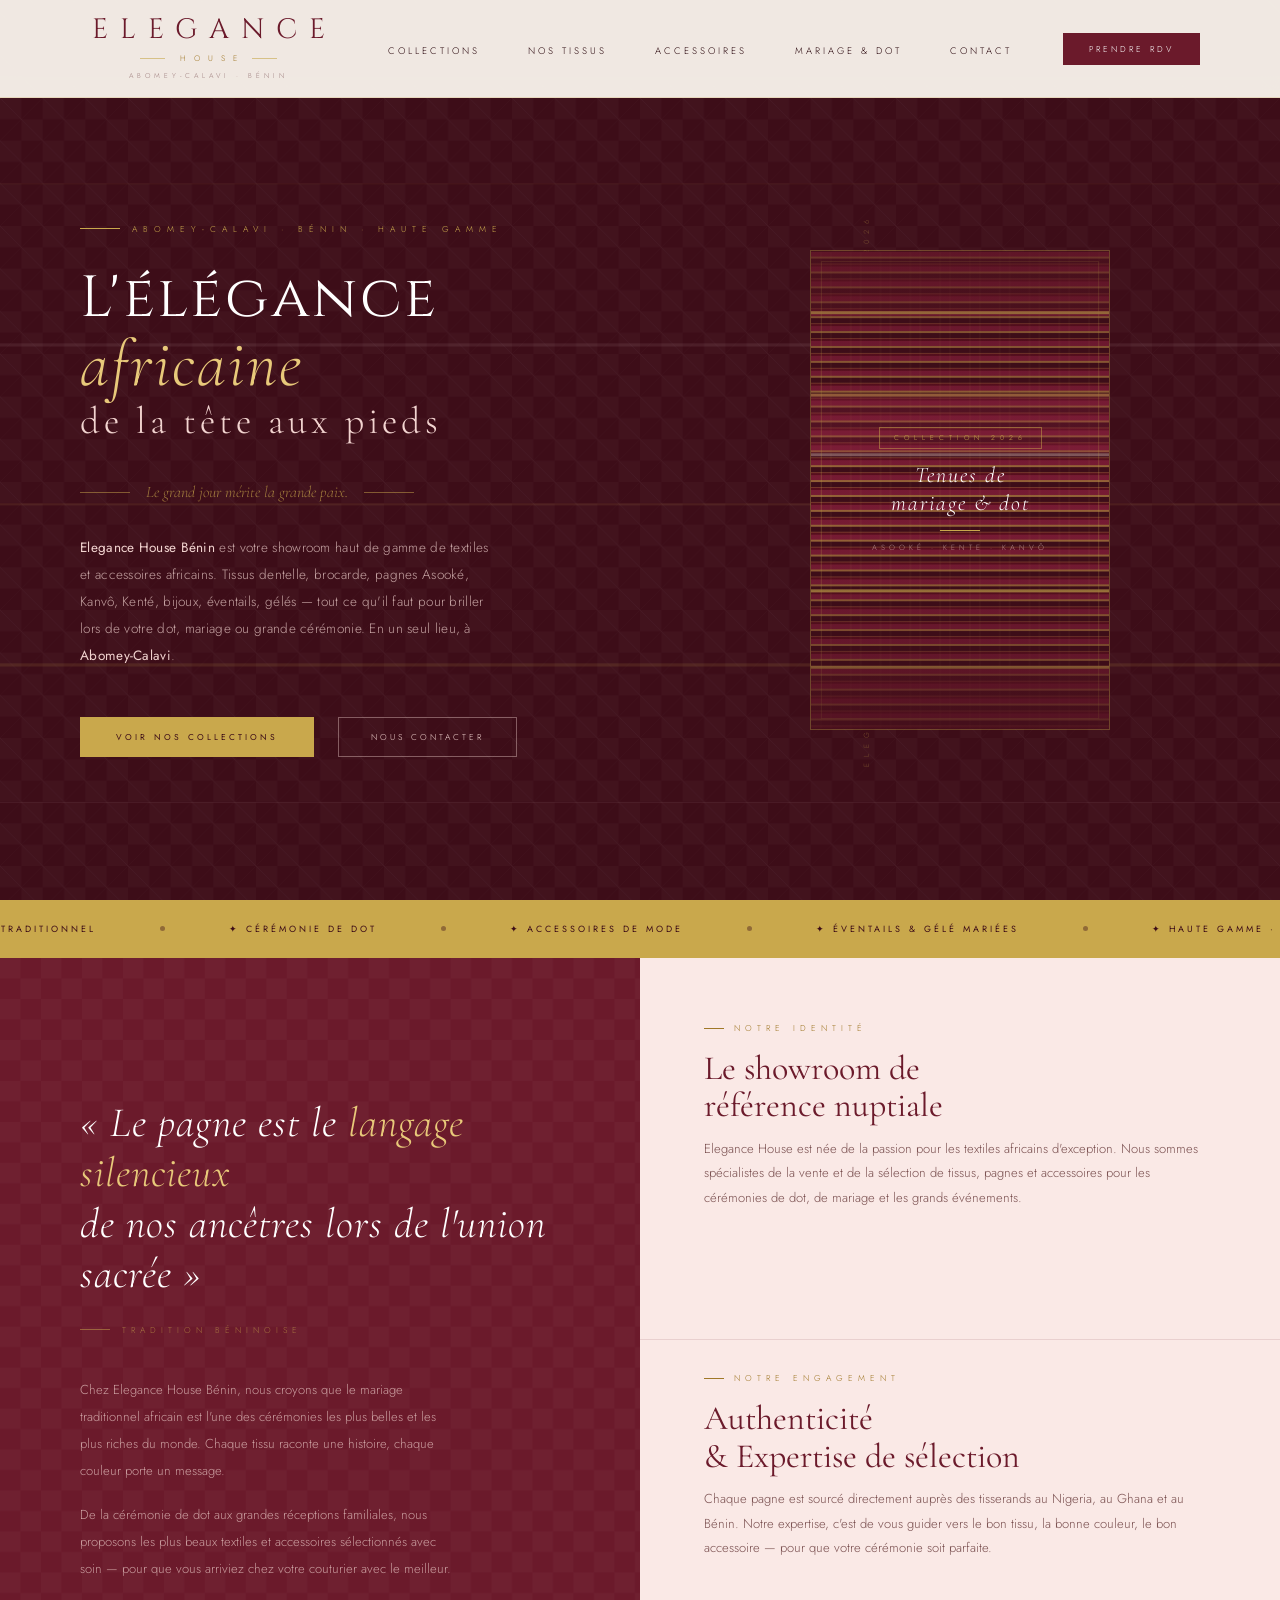
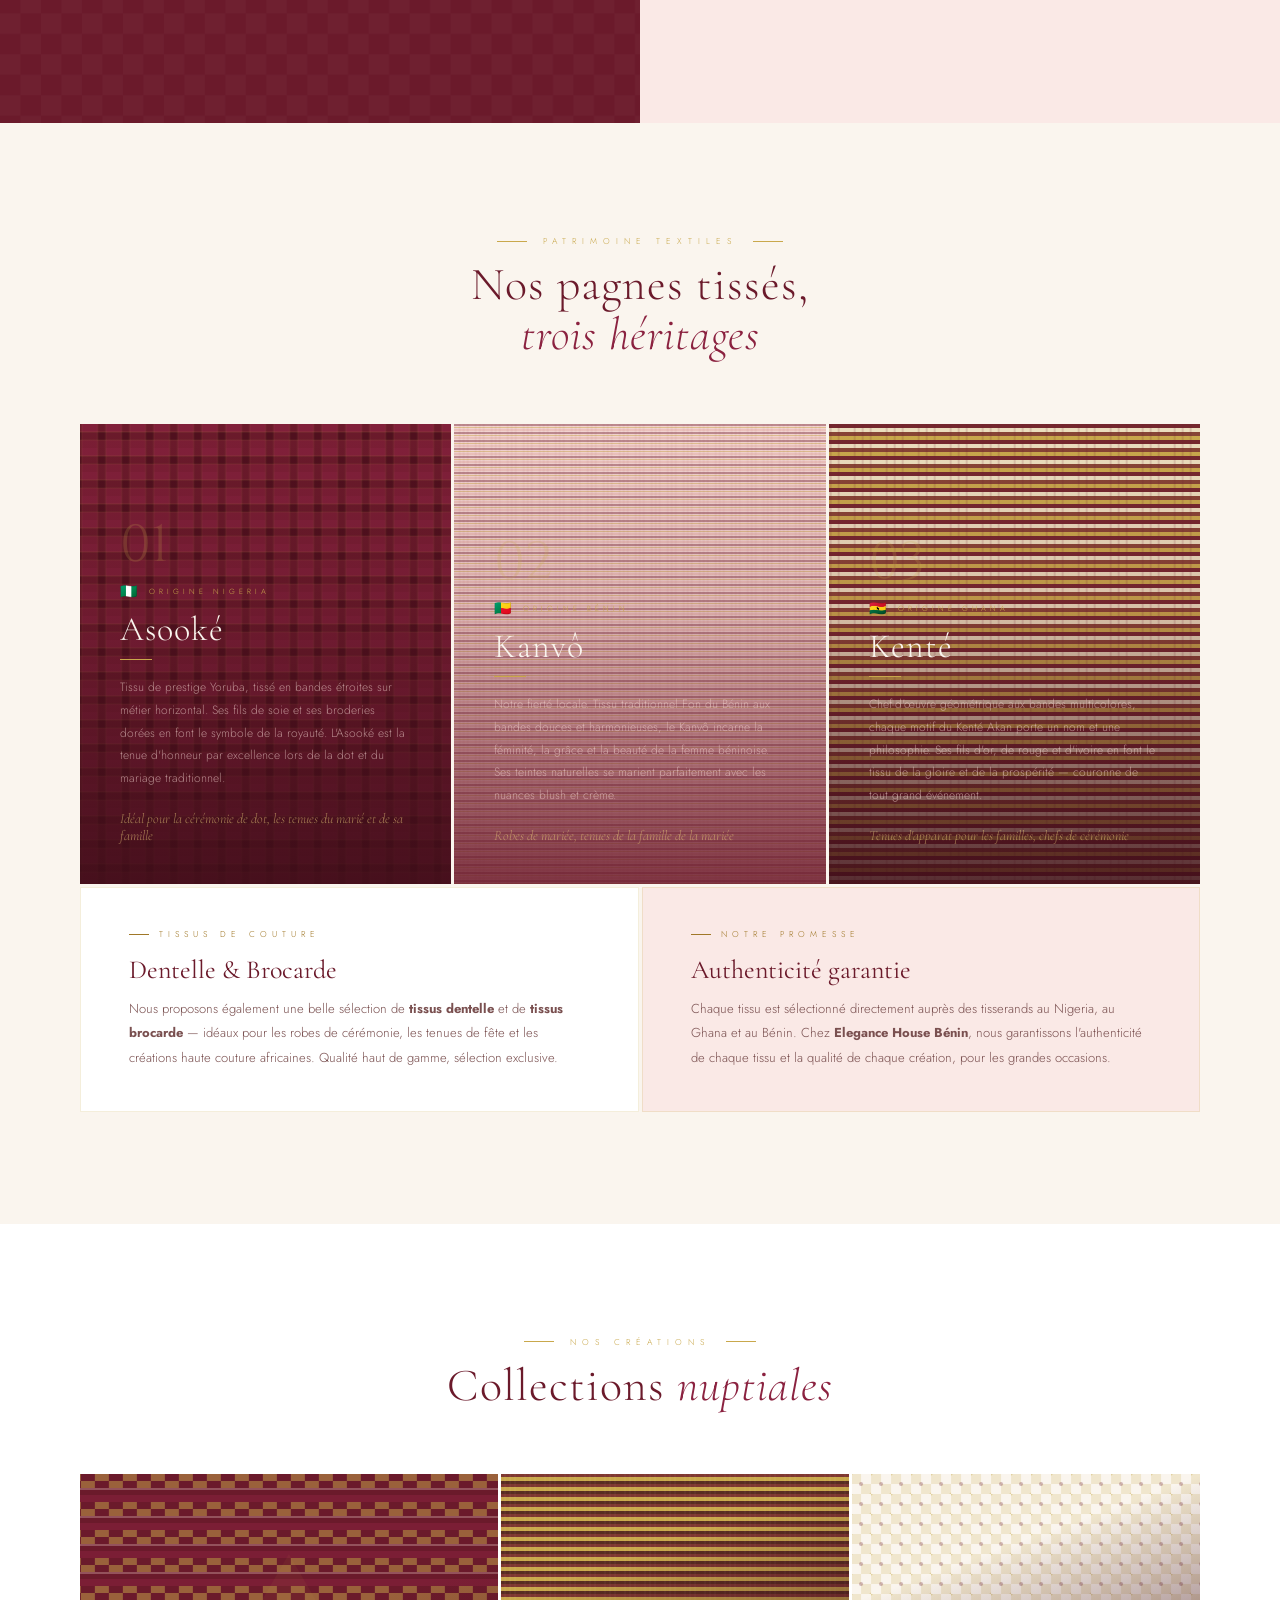
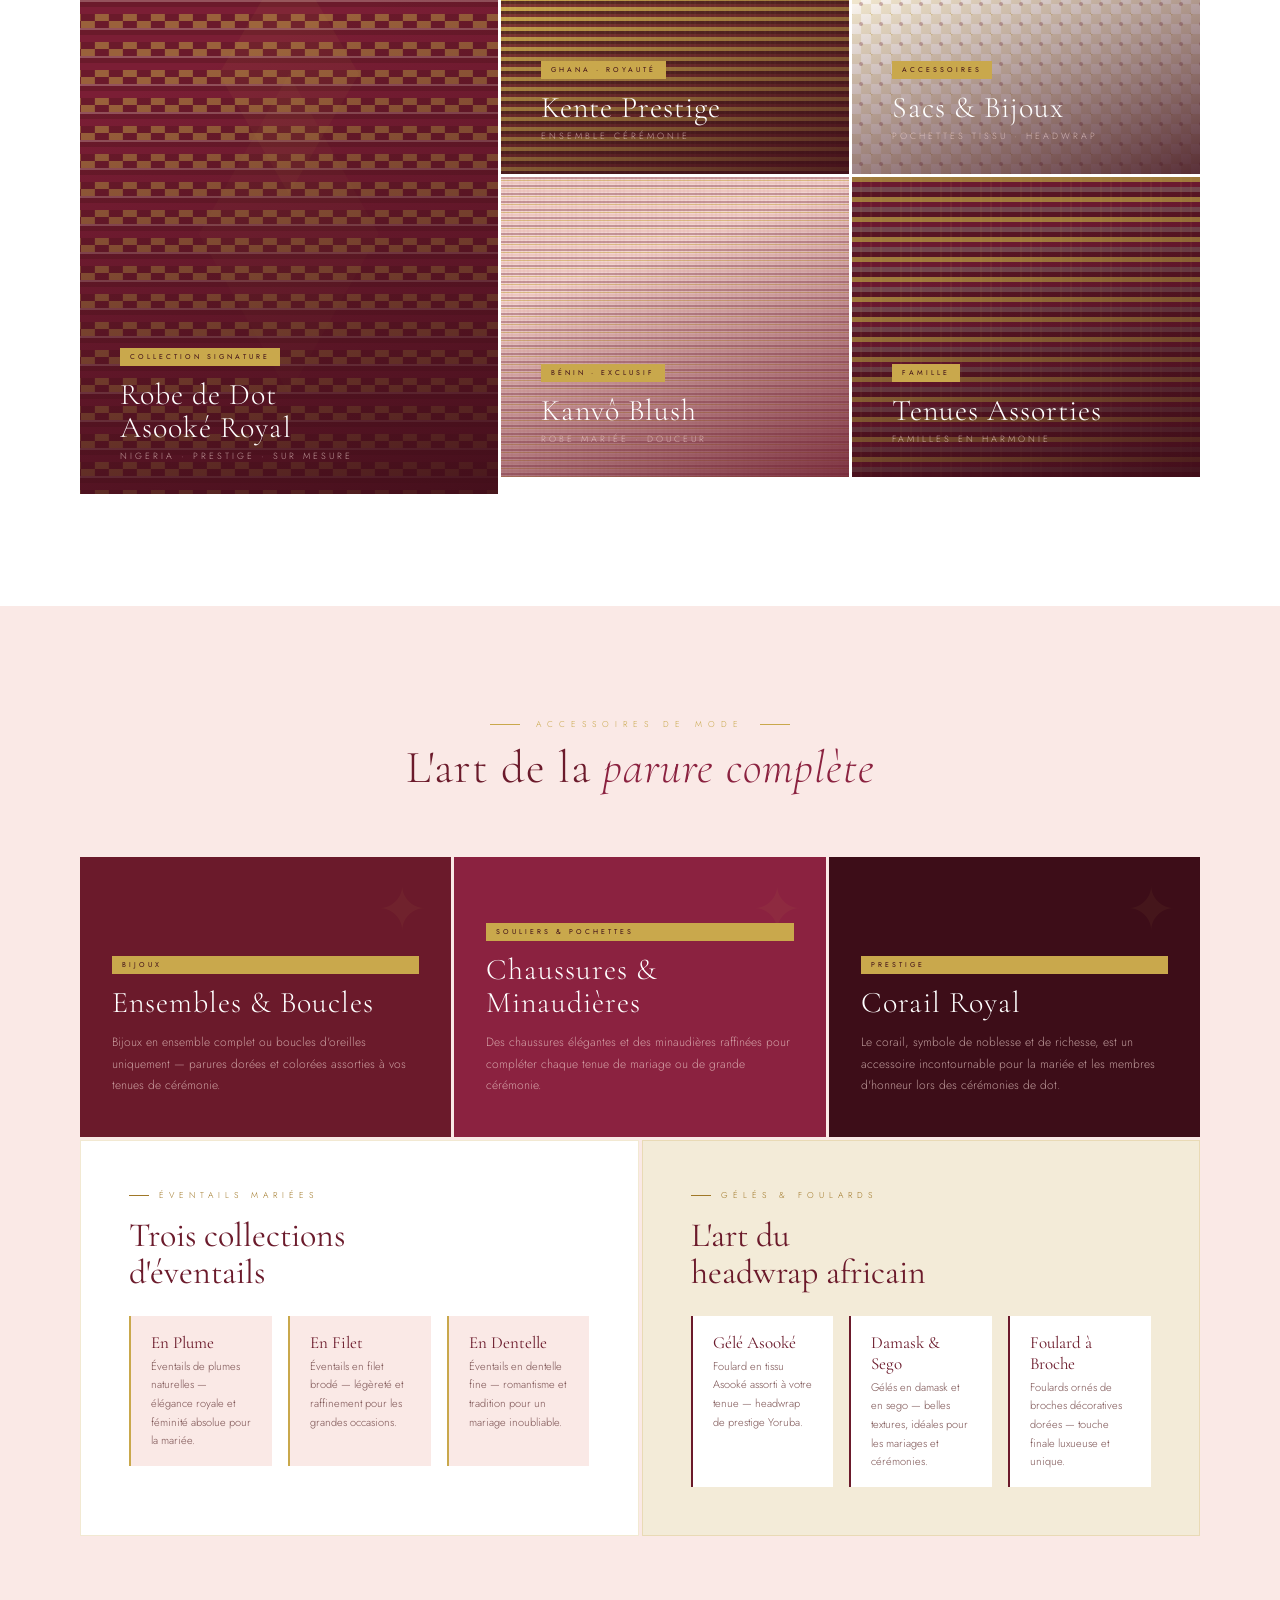
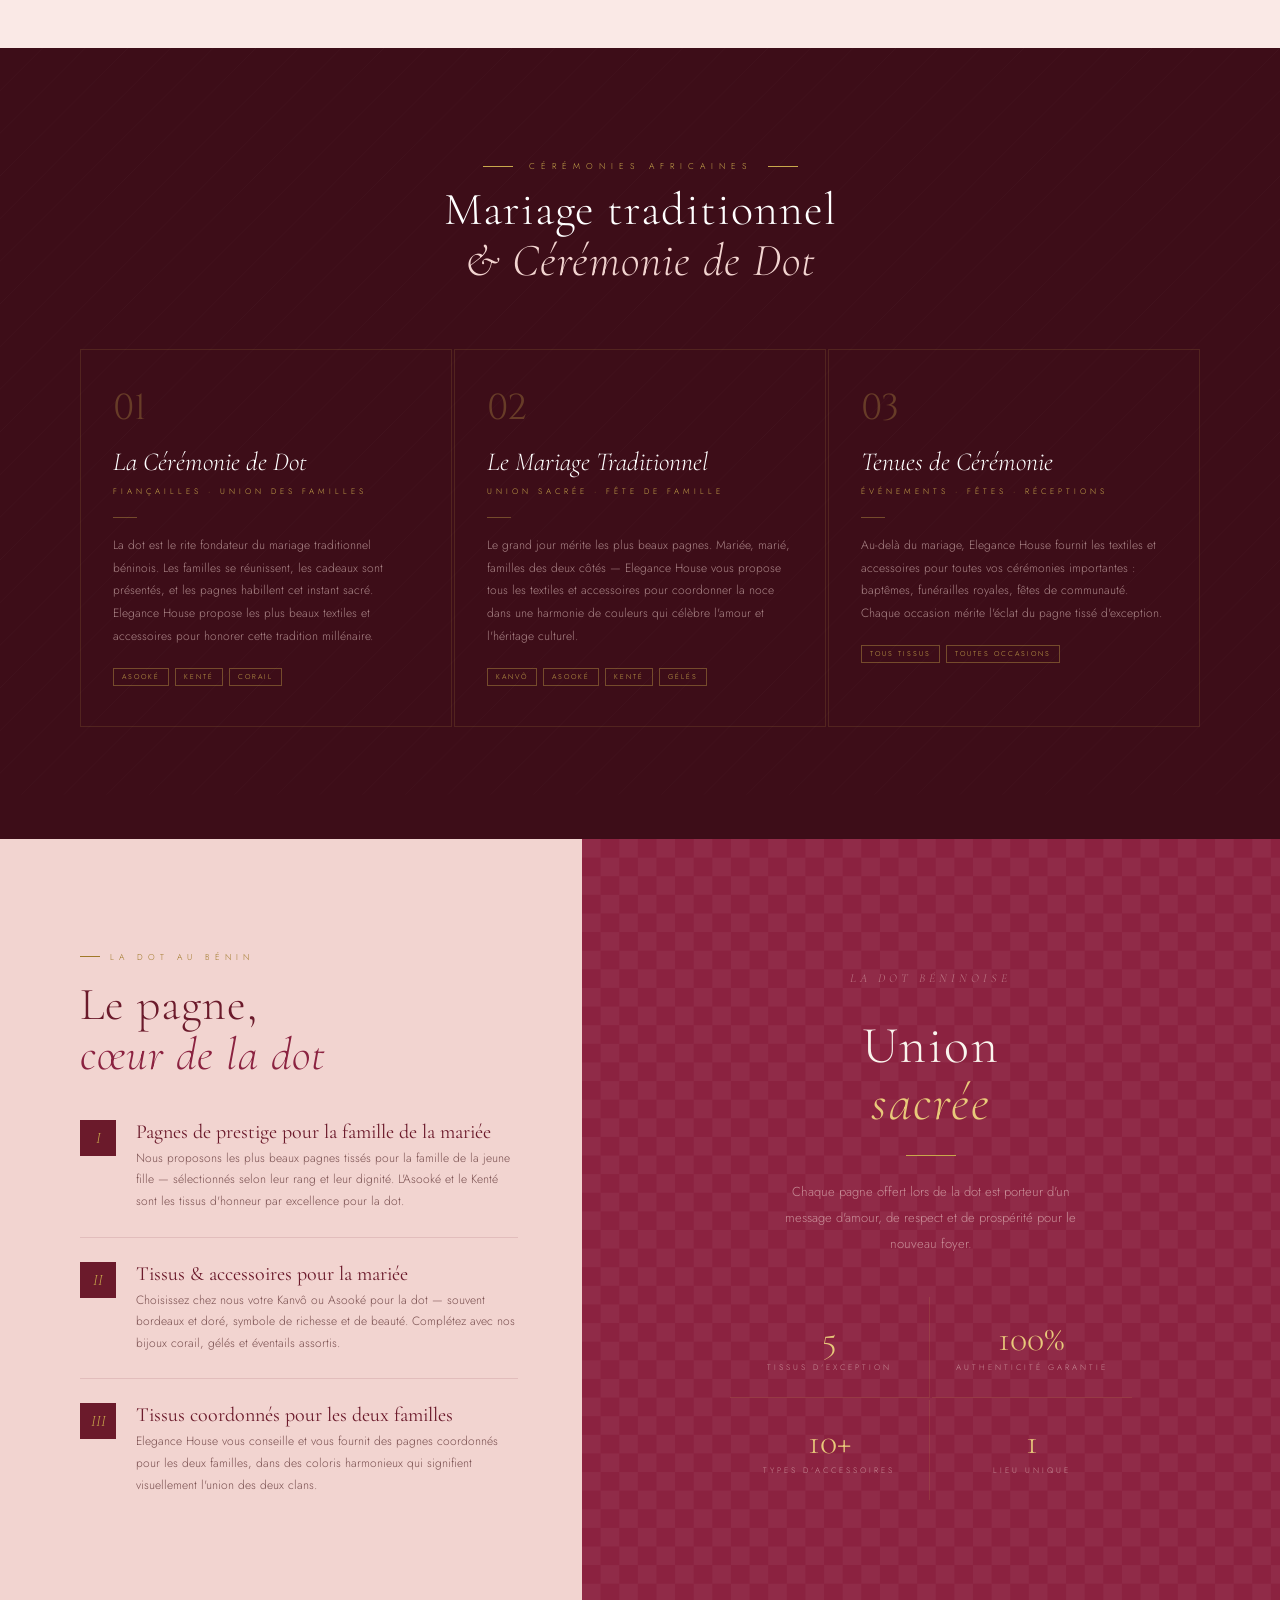
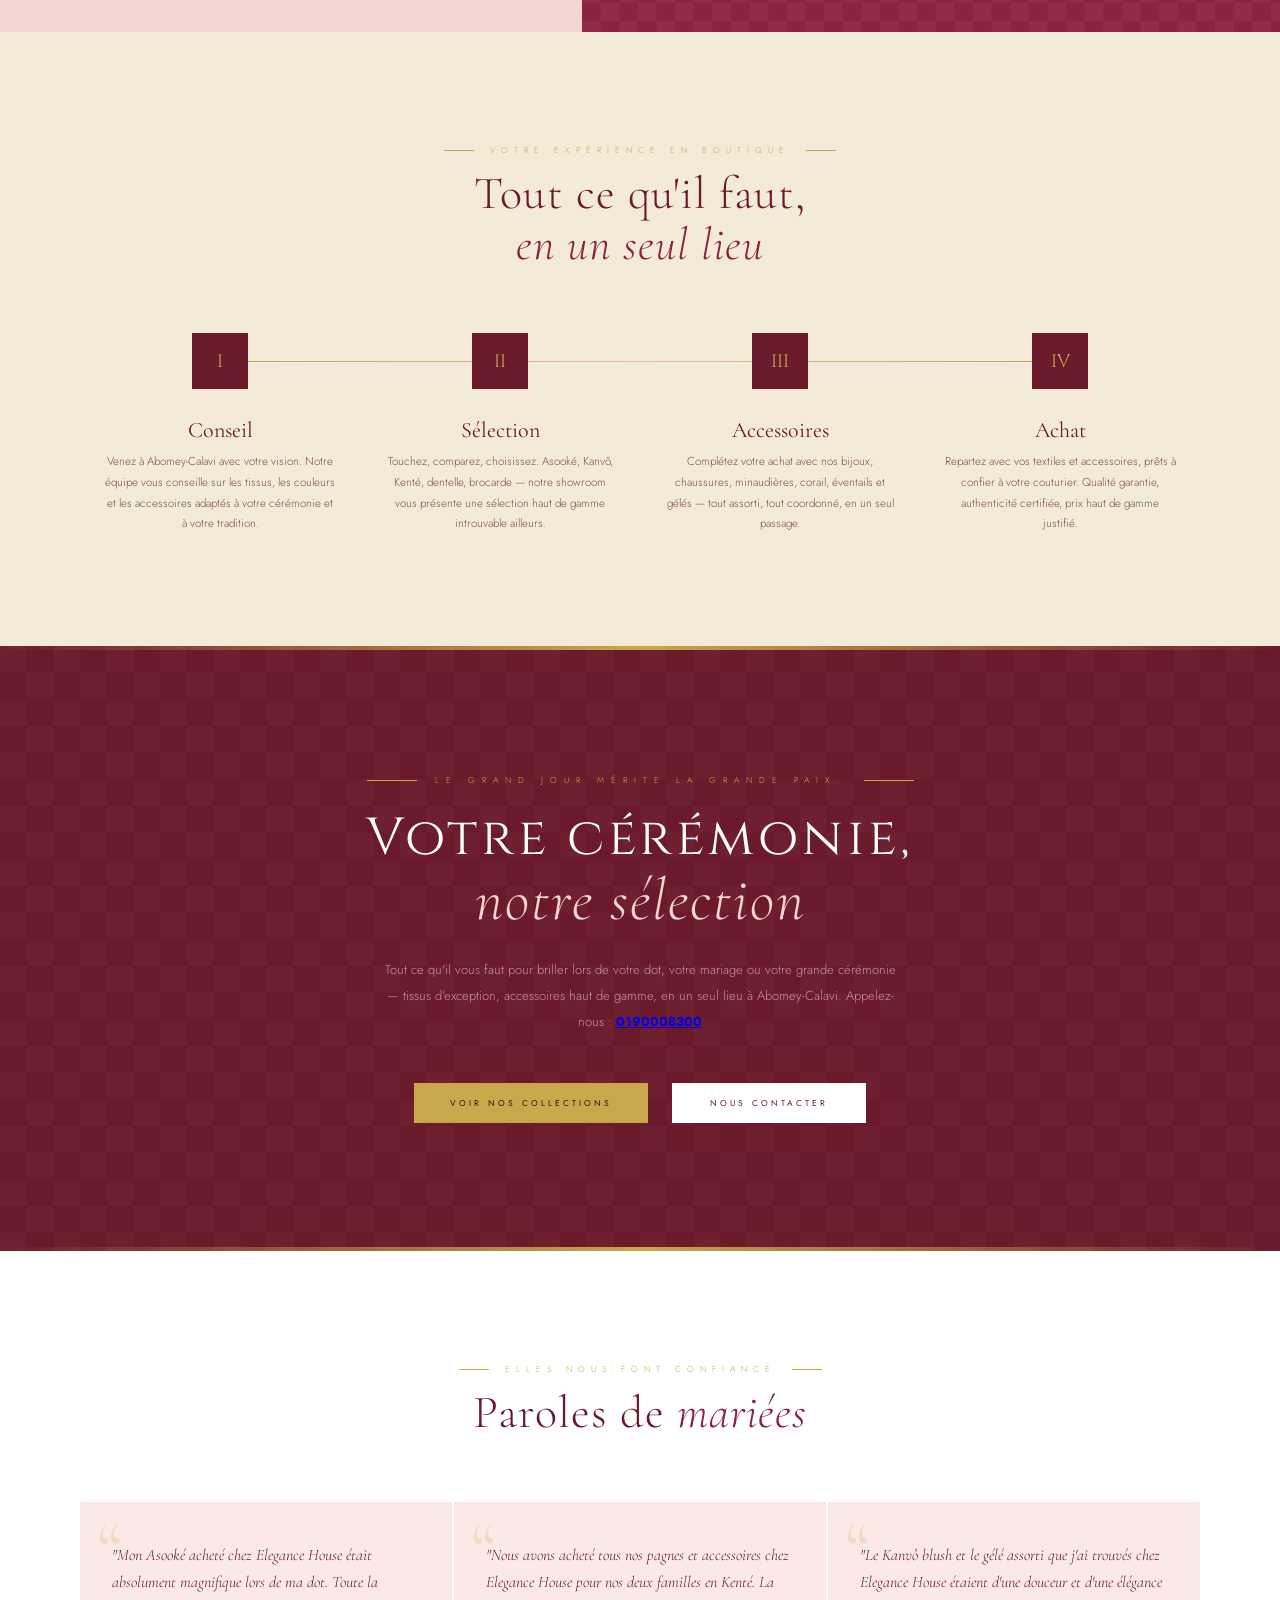
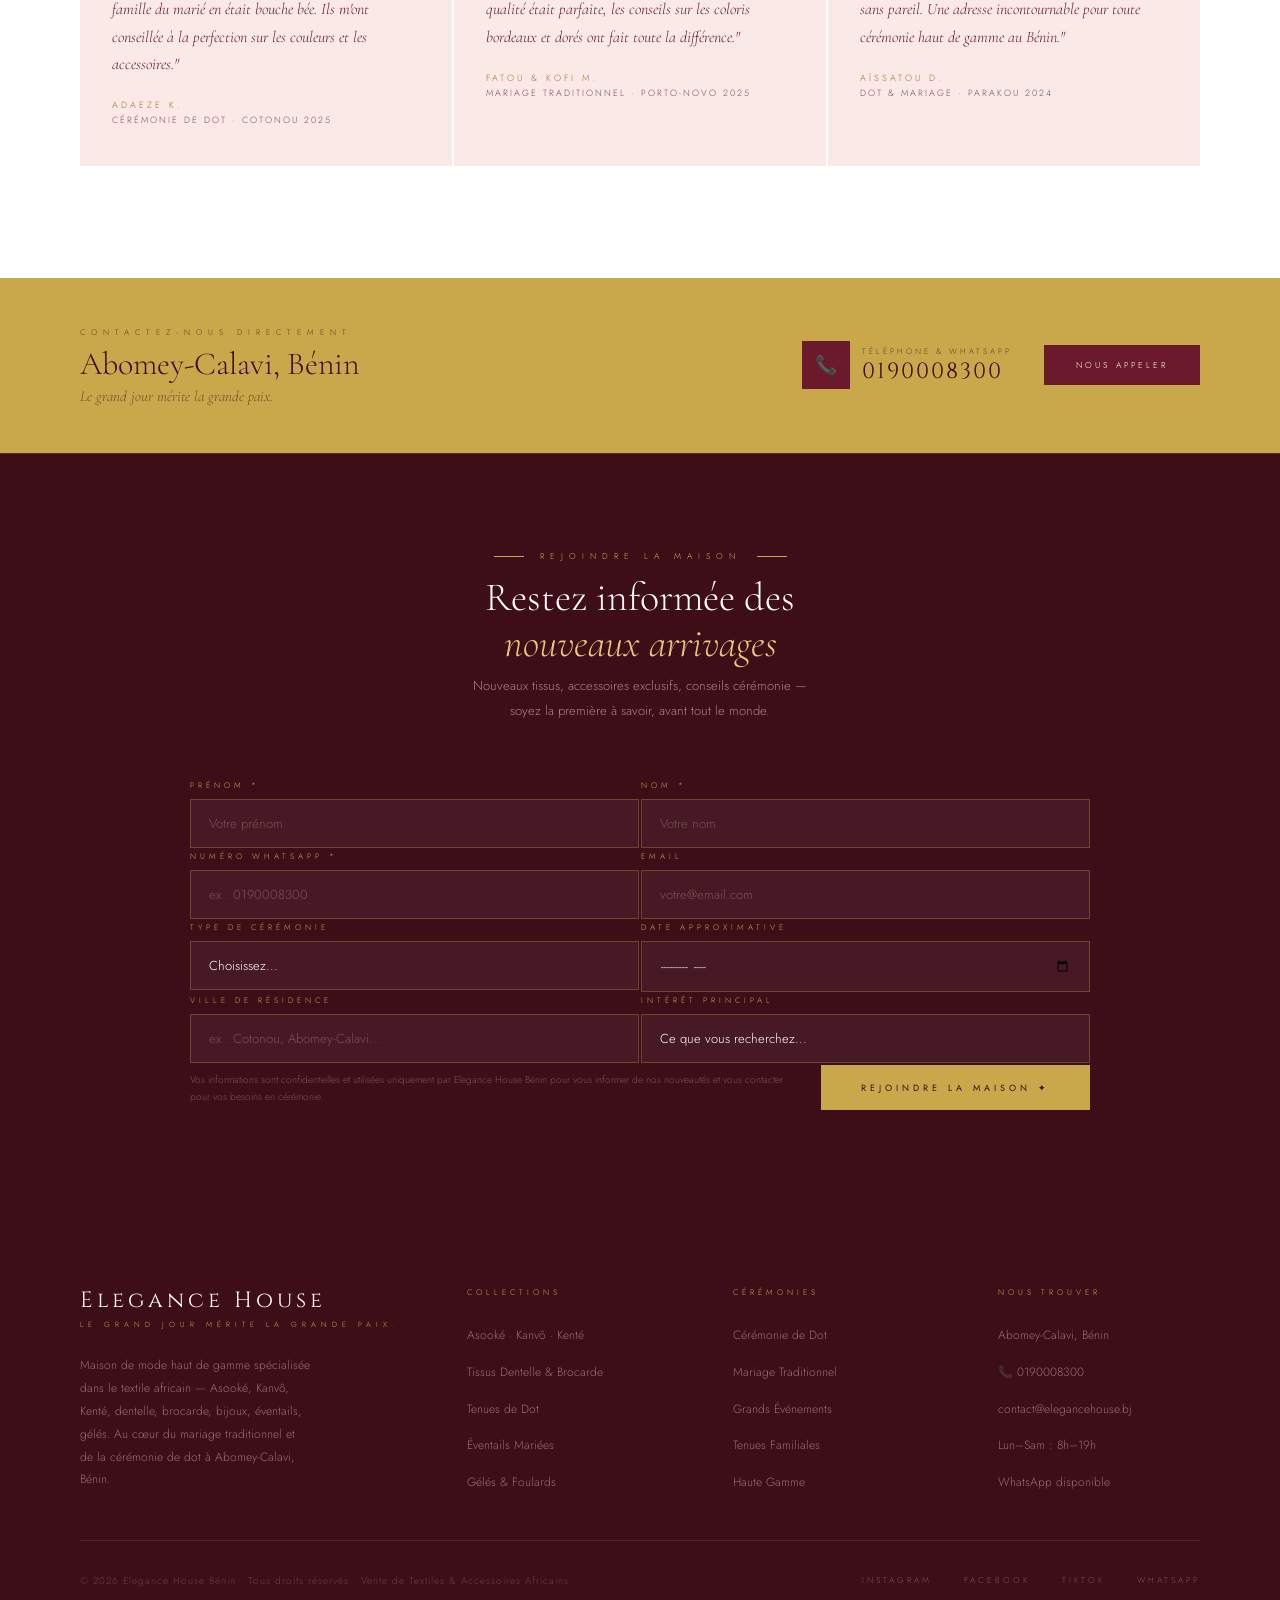
==== commit 67c8b05e: "amelioration ux" ====
--- a/index.html
+++ b/index.html
@@ -1,877 +1,44 @@
 <!DOCTYPE html>
 <html lang="fr">
 <head>
-<meta charset="UTF-8">
-<meta name="viewport" content="width=device-width, initial-scale=1.0">
-<title>Elegance House Bénin — Textiles, Création Sur-Mesure & Accessoires</title>
-<link href="https://fonts.googleapis.com/css2?family=Cormorant+Garamond:ital,wght@0,300;0,400;0,500;1,300;1,400;1,500&family=Cinzel:wght@300;400&family=Jost:wght@200;300;400&display=swap" rel="stylesheet">
-<style>
-*, *::before, *::after { box-sizing: border-box; margin: 0; padding: 0; }
-
-:root {
-  --vin:    #6B1A2B;
-  --vin2:   #8B2240;
-  --vin3:   #3D0D18;
-  --blush:  #F2D4D0;
-  --blush2: #E8B8B0;
-  --blush3: #FAE9E6;
-  --creme:  #FAF5EE;
-  --creme2: #F3EBD8;
-  --blanc:  #FFFFFF;
-  --dore:   #C9A84C;
-  --dore2:  #E8C97A;
-  --dore3:  #A07828;
-  --text:   #2C0A10;
-  --muted:  #7A5050;
-}
-
-html { scroll-behavior: smooth; }
-body {
-  font-family: 'Jost', sans-serif;
-  font-weight: 300;
-  background: var(--creme);
-  color: var(--text);
-  overflow-x: hidden;
-}
-
-/* ══ NAV ══════════════════════════════════════════ */
-nav {
-  position: fixed; top: 0; left: 0; right: 0; z-index: 200;
-  display: flex; align-items: center; justify-content: space-between;
-  padding: 1rem 5rem;
-  background: rgba(250,245,238,0.95);
-  backdrop-filter: blur(16px);
-  border-bottom: 1px solid rgba(201,168,76,0.25);
-}
-.nav-brand {
-  display: flex; flex-direction: column; align-items: flex-start;
-}
-.nav-brand-sup {
-  font-size: 7.5px; letter-spacing: 6px; text-transform: uppercase;
-  color: var(--dore); font-weight: 300;
-}
-.nav-brand-name {
-  font-family: 'Cinzel', serif;
-  font-size: 18px; font-weight: 300; letter-spacing: 5px;
-  color: var(--vin); line-height: 1.1;
-}
-.nav-brand-tagline {
-  font-size: 7px; letter-spacing: 4px; text-transform: uppercase;
-  color: var(--muted);
-}
-.nav-links {
-  display: flex; gap: 3rem; list-style: none;
-}
-.nav-links a {
-  font-size: 9.5px; letter-spacing: 3px; text-transform: uppercase;
-  color: var(--text); text-decoration: none; font-weight: 300;
-  transition: color 0.3s;
-  position: relative;
-}
-.nav-links a::after {
-  content: ''; position: absolute; bottom: -3px; left: 0; right: 0;
-  height: 0.5px; background: var(--dore);
-  transform: scaleX(0); transition: transform 0.3s;
-}
-.nav-links a:hover { color: var(--dore); }
-.nav-links a:hover::after { transform: scaleX(1); }
-.nav-cta {
-  font-size: 8.5px; letter-spacing: 3px; text-transform: uppercase;
-  padding: 10px 26px; background: var(--vin); color: var(--blanc);
-  border: none; cursor: pointer; font-family: 'Jost', sans-serif;
-  font-weight: 300; text-decoration: none; transition: background 0.3s;
-}
-.nav-cta:hover { background: var(--vin2); }
-
-/* ══ HERO ══════════════════════════════════════════ */
-.hero {
-  min-height: 100vh;
-  position: relative;
-  display: flex; align-items: center;
-  overflow: hidden;
-  background: var(--vin3);
-}
-
-.hero-bg {
-  position: absolute; inset: 0; z-index: 0;
-}
-.hero-bands {
-  position: absolute; inset: 0; z-index: 1;
-  overflow: hidden;
-}
-.hero-band {
-  position: absolute;
-  width: 3px; height: 200%;
-  top: -50%; opacity: 0.12;
-  background: var(--dore);
-  transform-origin: top center;
-}
-
-.hero-content {
-  position: relative; z-index: 10;
-  display: grid; grid-template-columns: 1fr 1fr;
-  width: 100%; min-height: 100vh; padding-top: 80px;
-}
-
-.hero-left {
-  display: flex; flex-direction: column; justify-content: center;
-  padding: 5rem 4rem 5rem 5rem;
-}
-
-.hero-eyebrow {
-  display: flex; align-items: center; gap: 12px;
-  font-size: 8.5px; letter-spacing: 6px; text-transform: uppercase;
-  color: var(--dore); margin-bottom: 2rem;
-}
-.hero-eyebrow-line { width: 40px; height: 0.5px; background: var(--dore); }
-
-.hero-title {
-  font-family: 'Cinzel', serif;
-  font-size: 58px; font-weight: 300;
-  color: var(--blanc); line-height: 1.1;
-  letter-spacing: 3px; margin-bottom: 0.5rem;
-}
-.hero-title-italic {
-  font-family: 'Cormorant Garamond', serif;
-  font-size: 66px; font-weight: 300; font-style: italic;
-  color: var(--dore2); line-height: 1; letter-spacing: 2px;
-  display: block;
-}
-.hero-title-sub {
-  font-family: 'Cormorant Garamond', serif;
-  font-size: 38px; font-weight: 300;
-  color: var(--blush); letter-spacing: 4px; display: block;
-  margin-top: 0.25rem;
-}
-
-.hero-ornament-line {
-  display: flex; align-items: center; gap: 16px;
-  margin: 2rem 0;
-}
-.hero-ornament-line span { width: 50px; height: 0.5px; background: var(--dore); opacity: 0.5; }
-.hero-ornament-line em {
-  font-family: 'Cormorant Garamond', serif;
-  font-size: 16px; font-style: italic; color: var(--dore); opacity: 0.7;
-}
-
-.hero-desc {
-  font-size: 13.5px; line-height: 2; color: rgba(242,212,208,0.75);
-  max-width: 420px; margin-bottom: 3rem;
-  letter-spacing: 0.3px;
-}
-.hero-desc strong { color: var(--blush); font-weight: 400; }
-
-.hero-btns {
-  display: flex; align-items: center; gap: 1.5rem; flex-wrap: wrap;
-}
-.btn-gold {
-  font-family: 'Jost', sans-serif;
-  font-size: 8.5px; letter-spacing: 3px; text-transform: uppercase;
-  padding: 14px 36px; background: var(--dore); color: var(--vin3);
-  border: none; cursor: pointer; font-weight: 400;
-  transition: background 0.3s, transform 0.2s;
-}
-.btn-gold:hover { background: var(--dore2); transform: translateY(-2px); }
-.btn-outline-blanc {
-  font-size: 8.5px; letter-spacing: 3px; text-transform: uppercase;
-  padding: 13px 32px; background: transparent; color: var(--blush);
-  border: 0.5px solid rgba(242,212,208,0.4); cursor: pointer;
-  font-family: 'Jost', sans-serif; font-weight: 300;
-  transition: border-color 0.3s, color 0.3s;
-}
-.btn-outline-blanc:hover { border-color: var(--dore); color: var(--dore); }
-
-.hero-right {
-  display: flex; align-items: center; justify-content: center;
-  padding: 6rem 4rem;
-  position: relative;
-}
-
-.hero-panel {
-  width: 300px;
-  border: 1px solid rgba(201,168,76,0.35);
-  position: relative;
-  overflow: hidden;
-}
-.hero-panel::before {
-  content: ''; position: absolute; inset: 10px;
-  border: 0.5px solid rgba(201,168,76,0.2);
-  z-index: 2; pointer-events: none;
-}
-.hero-panel-weave {
-  width: 100%; height: 100%;
-}
-.hero-panel-overlay {
-  position: absolute; inset: 0; z-index: 3;
-  display: flex; flex-direction: column;
-  align-items: center; justify-content: center;
-  gap: 0.75rem;
-  background: linear-gradient(to bottom,
-    rgba(61,13,24,0.4) 0%,
-    rgba(61,13,24,0.1) 40%,
-    rgba(61,13,24,0.1) 60%,
-    rgba(61,13,24,0.6) 100%
-  );
-}
-
-.panel-badge {
-  font-size: 7px; letter-spacing: 5px; text-transform: uppercase;
-  color: var(--dore); padding: 5px 14px;
-  border: 0.5px solid rgba(201,168,76,0.5);
-}
-.panel-title {
-  font-family: 'Cormorant Garamond', serif;
-  font-size: 22px; font-weight: 300; font-style: italic;
-  color: var(--blanc); letter-spacing: 2px; text-align: center;
-  line-height: 1.3;
-}
-.panel-div { width: 40px; height: 0.5px; background: var(--dore); }
-.panel-sub {
-  font-size: 7.5px; letter-spacing: 4px; text-transform: uppercase;
-  color: rgba(242,212,208,0.6);
-}
-
-.hero-side-label {
-  position: absolute; left: -50px; top: 50%;
-  transform: translateY(-50%) rotate(-90deg);
-  font-size: 7.5px; letter-spacing: 6px; text-transform: uppercase;
-  color: rgba(201,168,76,0.4); white-space: nowrap;
-}
-
-/* ══ CEREMONIES STRIP ══════════════════════════════ */
-.cer-strip {
-  background: var(--dore);
-  padding: 1.4rem 5rem;
-  display: flex; align-items: center; justify-content: center;
-  gap: 4rem;
-  overflow: hidden;
-}
-.cer-strip-item {
-  display: flex; align-items: center; gap: 12px;
-  color: var(--vin3); font-size: 9px; letter-spacing: 3px;
-  text-transform: uppercase; font-weight: 400; white-space: nowrap;
-}
-.cer-strip-dot {
-  width: 5px; height: 5px; border-radius: 50%;
-  background: var(--vin3); opacity: 0.4; flex-shrink: 0;
-}
-
-/* ══ INTRO NUPTIALE ════════════════════════════════ */
-.intro {
-  display: grid; grid-template-columns: 1fr 1fr;
-  min-height: 85vh;
-}
-.intro-left {
-  background: var(--vin);
-  padding: 7rem 5rem;
-  display: flex; flex-direction: column; justify-content: center;
-  position: relative; overflow: hidden;
-}
-.intro-left-pattern {
-  position: absolute; inset: 0; opacity: 0.05;
-}
-.intro-left-content { position: relative; z-index: 1; }
-
-.intro-quote {
-  font-family: 'Cormorant Garamond', serif;
-  font-size: 42px; font-weight: 300; font-style: italic;
-  color: var(--blanc); line-height: 1.2; margin-bottom: 1.5rem;
-  letter-spacing: 1px;
-}
-.intro-quote em { color: var(--dore2); }
-
-.intro-quote-source {
-  font-size: 8.5px; letter-spacing: 5px; text-transform: uppercase;
-  color: rgba(201,168,76,0.6);
-  display: flex; align-items: center; gap: 12px;
-  margin-bottom: 2.5rem;
-}
-.intro-quote-source::before {
-  content: ''; display: block; width: 30px; height: 0.5px; background: var(--dore); opacity: 0.5;
-}
-
-.intro-para {
-  font-size: 13px; line-height: 2.1;
-  color: rgba(242,212,208,0.7); max-width: 380px;
-}
-.intro-para + .intro-para { margin-top: 1rem; }
-
-.intro-right {
-  background: var(--blush3);
-  display: grid; grid-template-rows: 1fr 1fr;
-}
-
-.intro-right-top {
-  padding: 4rem 4rem 2rem;
-  border-bottom: 0.5px solid rgba(107,26,43,0.12);
-}
-.intro-right-bottom {
-  padding: 2rem 4rem 4rem;
-}
-
-.kw-tag {
-  font-size: 8.5px; letter-spacing: 5px; text-transform: uppercase;
-  color: var(--dore3); margin-bottom: 1rem;
-  display: flex; align-items: center; gap: 10px;
-}
-.kw-tag::before { content: ''; display: block; width: 20px; height: 0.5px; background: var(--dore3); }
-
-.kw-title {
-  font-family: 'Cormorant Garamond', serif;
-  font-size: 34px; font-weight: 400;
-  color: var(--vin); margin-bottom: 0.75rem; line-height: 1.1;
-}
-.kw-desc {
-  font-size: 13px; line-height: 1.9; color: var(--muted);
-}
-
-/* ══ SECTION TITLE ══════════════════════════════════ */
-.sec-head {
-  text-align: center; margin-bottom: 4rem;
-}
-.sec-tag {
-  font-size: 8.5px; letter-spacing: 6px; text-transform: uppercase;
-  color: var(--dore); margin-bottom: 0.75rem;
-  display: flex; align-items: center; justify-content: center; gap: 16px;
-}
-.sec-tag::before, .sec-tag::after {
-  content: ''; display: block; width: 30px; height: 0.5px; background: var(--dore);
-}
-.sec-title {
-  font-family: 'Cormorant Garamond', serif;
-  font-size: 46px; font-weight: 300; color: var(--vin);
-  line-height: 1.1; letter-spacing: 1px;
-}
-.sec-title em { font-style: italic; color: var(--vin2); }
-
-/* ══ COLLECTIONS ════════════════════════════════════ */
-.collections {
-  padding: 7rem 5rem;
-  background: var(--blanc);
-}
-
-.coll-grid {
-  display: grid;
-  grid-template-columns: 1.2fr 1fr 1fr;
-  grid-template-rows: auto auto;
-  gap: 3px;
-}
-
-.coll-card {
-  position: relative; overflow: hidden; cursor: pointer;
-}
-.coll-card-main { grid-row: 1 / 3; min-height: 620px; }
-.coll-card-sm { min-height: 300px; }
-
-.coll-bg { position: absolute; inset: 0; transition: transform 0.7s ease; }
-.coll-card:hover .coll-bg { transform: scale(1.06); }
-
-.coll-overlay {
-  position: absolute; inset: 0;
-  background: linear-gradient(160deg, transparent 30%, rgba(61,13,24,0.88) 100%);
-  z-index: 1;
-}
-
-.coll-content {
-  position: absolute; bottom: 0; left: 0; right: 0;
-  padding: 2rem 2.5rem; z-index: 2;
-}
-.coll-badge {
-  display: inline-block;
-  font-size: 7px; letter-spacing: 3px; text-transform: uppercase;
-  padding: 4px 10px; background: var(--dore); color: var(--vin3);
-  margin-bottom: 0.75rem; font-weight: 400;
-}
-.coll-name {
-  font-family: 'Cormorant Garamond', serif;
-  font-size: 30px; font-weight: 300; color: var(--blanc);
-  line-height: 1.1; margin-bottom: 0.3rem; letter-spacing: 1px;
-}
-.coll-sub {
-  font-size: 9px; letter-spacing: 3px; text-transform: uppercase;
-  color: rgba(242,212,208,0.7);
-}
-
-/* ══ NOS TISSUS ═════════════════════════════════════ */
-.tissus {
-  padding: 7rem 5rem;
-  background: var(--creme);
-}
-
-.tissus-grid {
-  display: grid; grid-template-columns: repeat(3,1fr);
-  gap: 3px; margin-top: 4rem;
-}
-
-.tissu-card {
-  padding: 3rem 2.5rem 2.5rem;
-  position: relative; overflow: hidden;
-  cursor: pointer; transition: transform 0.35s;
-  min-height: 460px;
-  display: flex; flex-direction: column; justify-content: flex-end;
-}
-.tissu-card:hover { transform: translateY(-5px); }
-
-.tissu-bg { position: absolute; inset: 0; z-index: 0; }
-.tissu-overlay { position: absolute; inset: 0; z-index: 1; }
-.tissu-content { position: relative; z-index: 2; }
-
-.tissu-num {
-  font-family: 'Cinzel', serif;
-  font-size: 52px; font-weight: 300;
-  line-height: 1; margin-bottom: 0.5rem; opacity: 0.2;
-}
-.tissu-country {
-  display: inline-flex; align-items: center; gap: 8px;
-  font-size: 7.5px; letter-spacing: 4px; text-transform: uppercase;
-  color: var(--dore); margin-bottom: 0.75rem;
-}
-.tissu-flag { font-size: 14px; }
-.tissu-name {
-  font-family: 'Cormorant Garamond', serif;
-  font-size: 34px; font-weight: 300;
-  line-height: 1; margin-bottom: 0.75rem; letter-spacing: 1px;
-}
-.tissu-div { width: 32px; height: 0.5px; margin-bottom: 1rem; }
-.tissu-desc {
-  font-size: 12px; line-height: 1.9; opacity: 0.75;
-}
-.tissu-role {
-  margin-top: 1.25rem;
-  font-family: 'Cormorant Garamond', serif;
-  font-size: 14px; font-style: italic;
-  opacity: 0.6;
-}
-
-/* ══ MARIAGE TRADITION ══════════════════════════════ */
-.mariage {
-  background: var(--vin3);
-  position: relative; overflow: hidden;
-}
-
-.mariage-pattern-bg {
-  position: absolute; inset: 0; opacity: 0.04; z-index: 0;
-}
-
-.mariage-inner {
-  position: relative; z-index: 1;
-  padding: 7rem 5rem;
-}
-
-.mariage-grid {
-  display: grid;
-  grid-template-columns: 1fr 1fr 1fr;
-  gap: 2px; margin-top: 4rem;
-}
-
-.m-card {
-  padding: 2.5rem 2rem;
-  border: 0.5px solid rgba(201,168,76,0.15);
-  transition: border-color 0.3s, background 0.3s;
-  cursor: default;
-}
-.m-card:hover {
-  border-color: rgba(201,168,76,0.4);
-  background: rgba(201,168,76,0.04);
-}
-
-.m-num {
-  font-family: 'Cinzel', serif;
-  font-size: 36px; font-weight: 300; color: var(--dore);
-  opacity: 0.3; margin-bottom: 1.25rem; line-height: 1;
-}
-.m-title {
-  font-family: 'Cormorant Garamond', serif;
-  font-size: 26px; font-weight: 300; font-style: italic;
-  color: var(--blanc); margin-bottom: 0.5rem;
-}
-.m-sub {
-  font-size: 8px; letter-spacing: 4px; text-transform: uppercase;
-  color: var(--dore); margin-bottom: 1.25rem;
-}
-.m-desc {
-  font-size: 12px; line-height: 1.9;
-  color: rgba(242,212,208,0.6);
-}
-.m-div { width: 24px; height: 0.5px; background: var(--dore); opacity: 0.4; margin-bottom: 1rem; }
-
-.m-tissus {
-  display: flex; gap: 6px; flex-wrap: wrap; margin-top: 1.25rem;
-}
-.m-tissu-badge {
-  font-size: 7px; letter-spacing: 2px; text-transform: uppercase;
-  padding: 3px 8px; color: var(--dore);
-  border: 0.5px solid rgba(201,168,76,0.4);
-}
-
-/* ══ DOT SECTION ════════════════════════════════════ */
-.dot-section {
-  display: grid; grid-template-columns: 1fr 1.2fr;
-  min-height: 80vh;
-}
-
-.dot-left {
-  background: var(--blush);
-  padding: 7rem 4rem 7rem 5rem;
-  display: flex; flex-direction: column; justify-content: center;
-}
-
-.dot-visual {
-  background: var(--vin2);
-  display: flex; align-items: center; justify-content: center;
-  position: relative; overflow: hidden;
-  min-height: 600px;
-}
-.dot-visual-pattern { position: absolute; inset: 0; opacity: 0.08; }
-.dot-visual-content { position: relative; z-index: 2; text-align: center; padding: 3rem; }
-
-.dot-items {
-  display: flex; flex-direction: column; gap: 1.5rem; margin-top: 2.5rem;
-}
-.dot-item {
-  display: flex; align-items: flex-start; gap: 1.25rem;
-  padding-bottom: 1.5rem;
-  border-bottom: 0.5px solid rgba(107,26,43,0.12);
-}
-.dot-item:last-child { border-bottom: none; }
-.dot-icon {
-  width: 36px; height: 36px; flex-shrink: 0;
-  background: var(--vin);
-  display: flex; align-items: center; justify-content: center;
-}
-.dot-icon-inner {
-  font-family: 'Cormorant Garamond', serif;
-  font-size: 16px; font-style: italic; color: var(--dore);
-}
-.dot-item-title {
-  font-family: 'Cormorant Garamond', serif;
-  font-size: 20px; font-weight: 400; color: var(--vin);
-  margin-bottom: 4px;
-}
-.dot-item-desc {
-  font-size: 12px; line-height: 1.8; color: var(--muted);
-}
-
-/* Tableau visuel de la dot */
-.dot-table {
-  display: grid; grid-template-columns: 1fr 1fr;
-  gap: 2px; margin-top: 2rem;
-}
-.dot-cell {
-  padding: 1.5rem; text-align: center;
-}
-.dot-cell-num {
-  font-family: 'Cormorant Garamond', serif;
-  font-size: 36px; font-weight: 300; color: var(--dore2);
-  line-height: 1;
-}
-.dot-cell-label {
-  font-size: 8px; letter-spacing: 3px; text-transform: uppercase;
-  color: rgba(242,212,208,0.6); margin-top: 4px;
-}
-
-/* ══ PROCESSUS ══════════════════════════════════════ */
-.processus {
-  padding: 7rem 5rem;
-  background: var(--creme2);
-}
-
-.proc-steps {
-  display: grid; grid-template-columns: repeat(4,1fr);
-  gap: 0; margin-top: 4rem; position: relative;
-}
-
-.proc-steps::before {
-  content: '';
-  position: absolute; top: 28px; left: 14%; right: 14%;
-  height: 0.5px; background: linear-gradient(to right, var(--dore), var(--blush2), var(--dore));
-  z-index: 0;
-}
-
-.proc-step {
-  display: flex; flex-direction: column; align-items: center;
-  text-align: center; padding: 0 1.5rem;
-  position: relative; z-index: 1;
-}
-
-.proc-step-num {
-  width: 56px; height: 56px;
-  background: var(--vin);
-  display: flex; align-items: center; justify-content: center;
-  margin-bottom: 1.75rem;
-}
-.proc-step-num span {
-  font-family: 'Cinzel', serif;
-  font-size: 18px; font-weight: 300; color: var(--dore);
-}
-.proc-step-title {
-  font-family: 'Cormorant Garamond', serif;
-  font-size: 22px; font-weight: 400; color: var(--vin);
-  margin-bottom: 0.5rem;
-}
-.proc-step-desc {
-  font-size: 11.5px; line-height: 1.8; color: var(--muted);
-}
-
-/* ══ BANNER CTA ═════════════════════════════════════ */
-.banner {
-  position: relative;
-  background: var(--vin);
-  overflow: hidden; text-align: center;
-  padding: 8rem 5rem;
-}
-.banner-bg { position: absolute; inset: 0; opacity: 0.05; }
-.banner-deco-top {
-  position: absolute; top: 0; left: 0; right: 0; height: 4px;
-  background: linear-gradient(to right, transparent, var(--dore), transparent);
-}
-.banner-deco-bot {
-  position: absolute; bottom: 0; left: 0; right: 0; height: 4px;
-  background: linear-gradient(to right, transparent, var(--dore), transparent);
-}
-.banner-content { position: relative; z-index: 1; }
-.banner-pre {
-  font-size: 8.5px; letter-spacing: 7px; text-transform: uppercase;
-  color: var(--dore); margin-bottom: 1.5rem;
-  display: flex; align-items: center; justify-content: center; gap: 18px;
-}
-.banner-pre::before, .banner-pre::after {
-  content: ''; display: block; width: 50px; height: 0.5px; background: var(--dore);
-}
-.banner-title {
-  font-family: 'Cinzel', serif;
-  font-size: 52px; font-weight: 300;
-  color: var(--blanc); line-height: 1.1;
-  letter-spacing: 4px; margin-bottom: 0.75rem;
-}
-.banner-title-it {
-  font-family: 'Cormorant Garamond', serif;
-  font-size: 60px; font-weight: 300; font-style: italic;
-  color: var(--blush); display: block; letter-spacing: 2px;
-}
-.banner-sub {
-  font-size: 13px; line-height: 2; color: rgba(242,212,208,0.65);
-  max-width: 520px; margin: 1.5rem auto 3rem;
-}
-.banner-btns {
-  display: flex; align-items: center; justify-content: center; gap: 1.5rem;
-}
-.btn-blanc {
-  font-family: 'Jost', sans-serif;
-  font-size: 8.5px; letter-spacing: 3px; text-transform: uppercase;
-  padding: 14px 38px; background: var(--blanc); color: var(--vin);
-  border: none; cursor: pointer; font-weight: 400;
-  transition: background 0.3s, transform 0.2s;
-}
-.btn-blanc:hover { background: var(--creme); transform: translateY(-2px); }
-
-/* ══ TEMOIGNAGES ════════════════════════════════════ */
-.temoignages {
-  padding: 7rem 5rem;
-  background: var(--blanc);
-}
-.temo-grid {
-  display: grid; grid-template-columns: repeat(3,1fr);
-  gap: 2px; margin-top: 4rem;
-}
-.temo-card {
-  padding: 2.5rem 2rem;
-  background: var(--blush3);
-  position: relative;
-}
-.temo-card::before {
-  content: '\201C';
-  font-family: 'Cormorant Garamond', serif;
-  font-size: 80px; color: var(--dore); opacity: 0.2;
-  position: absolute; top: 0.5rem; left: 1rem; line-height: 1;
-}
-.temo-text {
-  font-family: 'Cormorant Garamond', serif;
-  font-size: 16px; font-style: italic; line-height: 1.7;
-  color: var(--vin); margin-bottom: 1.25rem; position: relative;
-}
-.temo-author {
-  font-size: 9px; letter-spacing: 3px; text-transform: uppercase;
-  color: var(--dore3);
-}
-.temo-event {
-  font-size: 9px; letter-spacing: 2px; text-transform: uppercase;
-  color: var(--muted); margin-top: 2px;
-}
-
-/* ══ NEWSLETTER / FICHIER CLIENT ════════════════════ */
-.newsletter {
-  background: var(--vin3);
-  padding: 6rem 5rem;
-  border-top: 0.5px solid rgba(201,168,76,0.2);
-}
-.nl-inner {
-  max-width: 900px; margin: 0 auto;
-}
-.nl-header {
-  text-align: center; margin-bottom: 3.5rem;
-}
-.nl-title {
-  font-family: 'Cormorant Garamond', serif;
-  font-size: 40px; font-weight: 300; color: var(--blanc);
-  margin-bottom: 0.5rem; line-height: 1.15;
-}
-.nl-title em { color: var(--dore2); font-style: italic; }
-.nl-sub { font-size: 13px; color: rgba(242,212,208,0.6); line-height: 1.9; }
-.nl-grid {
-  display: grid; grid-template-columns: 1fr 1fr;
-  gap: 2px; margin-bottom: 2px;
-}
-.nl-field {
-  display: flex; flex-direction: column; gap: 8px;
-}
-.nl-label {
-  font-size: 8px; letter-spacing: 4px; text-transform: uppercase;
-  color: var(--dore); font-weight: 300;
-}
-.nl-input {
-  padding: 14px 18px;
-  background: rgba(255,255,255,0.05);
-  border: 0.5px solid rgba(201,168,76,0.3);
-  font-family: 'Jost', sans-serif; font-size: 13px; font-weight: 300;
-  color: var(--blanc); outline: none; width: 100%;
-  transition: border-color 0.3s;
-}
-.nl-input::placeholder { color: rgba(242,212,208,0.3); }
-.nl-input:focus { border-color: var(--dore); background: rgba(255,255,255,0.08); }
-.nl-select {
-  padding: 14px 18px;
-  background: rgba(255,255,255,0.05);
-  border: 0.5px solid rgba(201,168,76,0.3);
-  font-family: 'Jost', sans-serif; font-size: 13px; font-weight: 300;
-  color: var(--blanc); outline: none; width: 100%;
-  appearance: none; cursor: pointer;
-  transition: border-color 0.3s;
-}
-.nl-select option { background: var(--vin3); color: var(--blanc); }
-.nl-select:focus { border-color: var(--dore); }
-.nl-full { grid-column: 1 / -1; }
-.nl-bottom {
-  display: flex; align-items: center; justify-content: space-between;
-  gap: 2rem; margin-top: 2px; flex-wrap: wrap;
-}
-.nl-mention {
-  font-size: 10px; color: rgba(242,212,208,0.35); line-height: 1.7; flex: 1;
-}
-.nl-btn {
-  padding: 16px 40px; background: var(--dore); color: var(--vin3);
-  border: none; cursor: pointer; font-family: 'Jost', sans-serif;
-  font-size: 9px; letter-spacing: 4px; text-transform: uppercase;
-  font-weight: 400; transition: background 0.3s, transform 0.2s;
-  white-space: nowrap; flex-shrink: 0;
-}
-.nl-btn:hover { background: var(--dore2); transform: translateY(-2px); }
-.nl-success {
-  display: none; text-align: center; padding: 2rem;
-  font-family: 'Cormorant Garamond', serif; font-size: 22px;
-  font-style: italic; color: var(--dore2);
-}
-.nl-export {
-  display: none; margin-top: 1.5rem; text-align: center;
-}
-.nl-export-btn {
-  padding: 10px 28px; background: transparent;
-  border: 0.5px solid rgba(201,168,76,0.4); color: var(--dore);
-  font-family: 'Jost', sans-serif; font-size: 8.5px; letter-spacing: 3px;
-  text-transform: uppercase; cursor: pointer; transition: all 0.3s;
-}
-.nl-export-btn:hover { background: rgba(201,168,76,0.1); }
-
-
-/* ══ FOOTER ═════════════════════════════════════════ */
-footer {
-  background: var(--vin3); padding: 5rem 5rem 2rem;
-}
-.footer-top {
-  display: grid; grid-template-columns: 1.6fr 1fr 1fr 1fr;
-  gap: 4rem; padding-bottom: 3rem;
-  border-bottom: 0.5px solid rgba(242,212,208,0.1);
-  margin-bottom: 2rem;
-}
-.f-brand-name {
-  font-family: 'Cinzel', serif;
-  font-size: 22px; font-weight: 300; color: var(--blanc);
-  letter-spacing: 4px; margin-bottom: 4px;
-}
-.f-brand-sub {
-  font-size: 7.5px; letter-spacing: 5px; text-transform: uppercase;
-  color: var(--dore); margin-bottom: 1.5rem;
-}
-.f-brand-desc {
-  font-size: 12px; line-height: 1.9;
-  color: rgba(242,212,208,0.5); max-width: 230px;
-}
-.f-col-title {
-  font-size: 8px; letter-spacing: 4px; text-transform: uppercase;
-  color: var(--dore); margin-bottom: 1.5rem;
-}
-.f-links { list-style: none; display: flex; flex-direction: column; gap: 0.85rem; }
-.f-links a {
-  font-size: 12px; color: rgba(242,212,208,0.5); text-decoration: none;
-  transition: color 0.3s;
-}
-.f-links a:hover { color: var(--dore); }
-.footer-bottom {
-  display: flex; justify-content: space-between; align-items: center;
-}
-.f-copy {
-  font-size: 10px; color: rgba(242,212,208,0.25); letter-spacing: 1px;
-}
-.f-socials { display: flex; gap: 2rem; }
-.f-socials a {
-  font-size: 8.5px; letter-spacing: 3px; text-transform: uppercase;
-  color: rgba(242,212,208,0.35); text-decoration: none; transition: color 0.3s;
-}
-.f-socials a:hover { color: var(--dore); }
-
-/* ══ ANIMATIONS ═════════════════════════════════════ */
-@keyframes fadeUp {
-  from { opacity: 0; transform: translateY(28px); }
-  to   { opacity: 1; transform: translateY(0); }
-}
-@keyframes shimmer {
-  0%   { opacity: 0.05; }
-  50%  { opacity: 0.12; }
-  100% { opacity: 0.05; }
-}
-.hero-eyebrow { animation: fadeUp 0.7s ease 0.1s both; }
-.hero-title   { animation: fadeUp 0.8s ease 0.2s both; }
-.hero-ornament-line { animation: fadeUp 0.7s ease 0.35s both; }
-.hero-desc    { animation: fadeUp 0.7s ease 0.45s both; }
-.hero-btns    { animation: fadeUp 0.7s ease 0.6s both; }
-</style>
+  <meta charset="UTF-8">
+  <meta name="viewport" content="width=device-width, initial-scale=1.0">
+  <title>Elegance House Bénin — Textiles & Accessoires Africains · Mariage · Dot · Haute Gamme</title>
+  <link href="https://fonts.googleapis.com/css2?family=Cormorant+Garamond:ital,wght@0,300;0,400;0,500;1,300;1,400;1,500&family=Cinzel:wght@300;400&family=Jost:wght@200;300;400&display=swap" rel="stylesheet">
+  <link rel="stylesheet" href="styles.css">
 </head>
 <body>
 
-<!-- ══ NAV ══════════════════════════════════════════ -->
+<!-- ══ NAV ══════════════════════════════════════════════════════════════════ -->
 <nav>
-  <!-- LOGO VERSION 1 INTEGRÉ ICI -->
-  <div class="nav-brand" style="display: flex; flex-direction: column; align-items: center; text-align: center;">
-    <div style="font-family: 'Cinzel', serif; font-size: 28px; font-weight: 300; letter-spacing: 12px; color: var(--vin); line-height: 1; text-transform: uppercase; margin-left: 12px;">Elegance</div>
-    <div style="display: flex; align-items: center; gap: 15px; margin-top: 8px; margin-bottom: 2px;">
-      <div style="width: 25px; height: 0.5px; background: var(--dore); opacity: 0.6;"></div>
-      <div style="font-family: 'Jost', sans-serif; font-size: 8px; letter-spacing: 8px; text-transform: uppercase; color: var(--dore3); margin-right: -8px;">House</div>
-      <div style="width: 25px; height: 0.5px; background: var(--dore); opacity: 0.6;"></div>
-    </div>
-    <span class="nav-brand-tagline" style="margin-top: 5px; opacity: 0.7;">Abomey-Calavi · Bénin</span>
-  </div>
-  
-  <ul class="nav-links">
+  <div class="nav-brand">
+    <div class="nav-brand-name">Elegance</div>
+    <div class="nav-brand-rule">
+      <span></span>
+      <span class="nav-brand-house">House</span>
+      <span></span>
+    </div>
+    <span class="nav-brand-tagline">Abomey-Calavi · Bénin</span>
+  </div>
+
+  <ul class="nav-links" id="nav-links">
     <li><a href="#collections">Collections</a></li>
     <li><a href="#tissus">Nos Tissus</a></li>
     <li><a href="#accessoires">Accessoires</a></li>
     <li><a href="#mariage">Mariage & Dot</a></li>
     <li><a href="#contact">Contact</a></li>
+    <li class="nav-links-cta-mobile"><a href="#processus" class="nav-cta">Prendre RDV</a></li>
   </ul>
-  <a href="#processus" class="nav-cta">Prendre RDV</a>
+  <a href="#processus" class="nav-cta nav-cta-desktop">Prendre RDV</a>
+
+  <button class="nav-hamburger" id="nav-hamburger" aria-label="Ouvrir le menu" aria-expanded="false">
+    <span></span>
+    <span></span>
+    <span></span>
+  </button>
 </nav>
 
-<!-- ══ HERO ══════════════════════════════════════════ -->
+<!-- ══ HERO ══════════════════════════════════════════════════════════════════ -->
 <section class="hero">
   <div class="hero-bg">
     <svg width="100%" height="100%" viewBox="0 0 1200 900" preserveAspectRatio="xMidYMid slice">
@@ -915,8 +82,8 @@
         <strong>Elegance House Bénin</strong> est votre showroom haut de gamme de textiles et accessoires africains. Tissus dentelle, brocarde, pagnes Asooké, Kanvô, Kenté, bijoux, éventails, gélés — tout ce qu'il faut pour briller lors de votre dot, mariage ou grande cérémonie. En un seul lieu, à <strong>Abomey-Calavi</strong>.
       </p>
       <div class="hero-btns">
-        <button class="btn-gold">Voir nos collections</button>
-        <button class="btn-outline-blanc">Nous contacter</button>
+        <button class="btn-gold" onclick="document.getElementById('collections').scrollIntoView({behavior:'smooth'})">Voir nos collections</button>
+        <button class="btn-outline-blanc" onclick="document.getElementById('contact').scrollIntoView({behavior:'smooth'})">Nous contacter</button>
       </div>
     </div>
 
@@ -936,15 +103,14 @@
             </pattern>
           </defs>
           <rect width="300" height="480" fill="url(#panel-asoke)"/>
-          <rect x="0" y="0" width="300" height="60" fill="#6B1A2B" opacity="0.4"/>
-          <rect x="0" y="60" width="300" height="3" fill="#C9A84C" opacity="0.8"/>
-          <rect x="0" y="63" width="300" height="80" opacity="0.0"/>
-          <rect x="0" y="143" width="300" height="3" fill="#C9A84C" opacity="0.8"/>
+          <rect x="0" y="0"   width="300" height="60" fill="#6B1A2B" opacity="0.4"/>
+          <rect x="0" y="60"  width="300" height="3"  fill="#C9A84C" opacity="0.8"/>
+          <rect x="0" y="143" width="300" height="3"  fill="#C9A84C" opacity="0.8"/>
           <rect x="0" y="143" width="300" height="60" fill="#8B2240" opacity="0.3"/>
-          <rect x="0" y="203" width="300" height="3" fill="#F2D4D0" opacity="0.4"/>
-          <rect x="0" y="340" width="300" height="3" fill="#C9A84C" opacity="0.8"/>
+          <rect x="0" y="203" width="300" height="3"  fill="#F2D4D0" opacity="0.4"/>
+          <rect x="0" y="340" width="300" height="3"  fill="#C9A84C" opacity="0.8"/>
+          <rect x="0" y="417" width="300" height="3"  fill="#C9A84C" opacity="0.8"/>
           <rect x="0" y="420" width="300" height="60" fill="#6B1A2B" opacity="0.4"/>
-          <rect x="0" y="417" width="300" height="3" fill="#C9A84C" opacity="0.8"/>
         </svg>
         <div class="hero-panel-overlay">
           <div class="panel-badge">Collection 2026</div>
@@ -957,20 +123,10 @@
   </div>
 </section>
 
-<!-- ══ CEREMONIES STRIP ══════════════════════════════ -->
-<div class="cer-strip">
-  <div class="cer-strip-item">✦ Mariage traditionnel</div>
-  <div class="cer-strip-dot"></div>
-  <div class="cer-strip-item">✦ Cérémonie de dot</div>
-  <div class="cer-strip-dot"></div>
-  <div class="cer-strip-item">✦ Accessoires de mode</div>
-  <div class="cer-strip-dot"></div>
-  <div class="cer-strip-item">✦ Éventails & Gélé mariées</div>
-  <div class="cer-strip-dot"></div>
-  <div class="cer-strip-item">✦ Haute Gamme · 0190008300</div>
-</div>
-
-<!-- ══ INTRO NUPTIALE ════════════════════════════════ -->
+<!-- ══ BANDEAU CÉRÉMONIES — rendu par app.js depuis cerStrip ═══════════════ -->
+<div class="cer-strip" id="cer-strip"></div>
+
+<!-- ══ INTRO NUPTIALE ════════════════════════════════════════════════════════ -->
 <section class="intro">
   <div class="intro-left">
     <svg class="intro-left-pattern" viewBox="0 0 500 700" preserveAspectRatio="xMidYMid slice">
@@ -1009,353 +165,51 @@
   </div>
 </section>
 
-<!-- ══ NOS TISSUS ═════════════════════════════════════ -->
+<!-- ══ NOS TISSUS — rendu par app.js depuis data.tissus ═══════════════════ -->
 <section class="tissus" id="tissus">
   <div class="sec-head">
     <div class="sec-tag">Patrimoine textiles</div>
     <h2 class="sec-title">Nos pagnes tissés,<br><em>trois héritages</em></h2>
   </div>
-  <div class="tissus-grid">
-
-    <!-- Asooké -->
-    <div class="tissu-card">
-      <div class="tissu-bg">
-        <svg width="100%" height="100%" viewBox="0 0 400 460" preserveAspectRatio="xMidYMid slice">
-          <defs>
-            <pattern id="asoke-bg" x="0" y="0" width="24" height="24" patternUnits="userSpaceOnUse">
-              <rect width="24" height="24" fill="#6B1A2B"/>
-              <rect x="0" y="0" width="8" height="8" fill="#8B2240" opacity="0.7"/>
-              <rect x="16" y="0" width="8" height="8" fill="#8B2240" opacity="0.7"/>
-              <rect x="8" y="8" width="8" height="8" fill="#4A0E1A" opacity="0.8"/>
-              <rect x="0" y="16" width="8" height="8" fill="#8B2240" opacity="0.5"/>
-              <rect x="16" y="16" width="8" height="8" fill="#8B2240" opacity="0.5"/>
-              <line x1="0" y1="8" x2="24" y2="8" stroke="#C9A84C" stroke-width="0.5" opacity="0.3"/>
-              <line x1="0" y1="16" x2="24" y2="16" stroke="#C9A84C" stroke-width="0.5" opacity="0.2"/>
-              <line x1="8" y1="0" x2="8" y2="24" stroke="#C9A84C" stroke-width="0.5" opacity="0.2"/>
-              <line x1="16" y1="0" x2="16" y2="24" stroke="#C9A84C" stroke-width="0.5" opacity="0.2"/>
-            </pattern>
-          </defs>
-          <rect width="400" height="460" fill="url(#asoke-bg)"/>
-        </svg>
-      </div>
-      <div class="tissu-overlay" style="background: linear-gradient(to top, rgba(61,13,24,0.85) 0%, rgba(61,13,24,0.2) 60%, transparent 100%);"></div>
-      <div class="tissu-content">
-        <div class="tissu-num" style="color:#C9A84C;">01</div>
-        <div class="tissu-country"><span class="tissu-flag">🇳🇬</span> Origine Nigeria</div>
-        <div class="tissu-name" style="color:#FAF5EE;">Asooké</div>
-        <div class="tissu-div" style="background:var(--dore);"></div>
-        <p class="tissu-desc" style="color:rgba(242,212,208,0.8);">
-          Tissu de prestige Yoruba, tissé en bandes étroites sur métier horizontal. Ses fils de soie et ses broderies dorées en font le symbole de la royauté. L'Asooké est la tenue d'honneur par excellence lors de la dot et du mariage traditionnel.
-        </p>
-        <p class="tissu-role" style="color:var(--dore2);">
-          Idéal pour la cérémonie de dot, les tenues du marié et de sa famille
-        </p>
-      </div>
-    </div>
-
-    <!-- Kanvô -->
-    <div class="tissu-card">
-      <div class="tissu-bg">
-        <svg width="100%" height="100%" viewBox="0 0 400 460" preserveAspectRatio="xMidYMid slice">
-          <defs>
-            <pattern id="kanvo-bg" x="0" y="0" width="16" height="8" patternUnits="userSpaceOnUse">
-              <rect width="16" height="8" fill="#F2D4D0"/>
-              <rect x="0" y="0" width="16" height="2" fill="#6B1A2B" opacity="0.4"/>
-              <rect x="0" y="3" width="16" height="1" fill="#C9A84C" opacity="0.5"/>
-              <rect x="0" y="5" width="16" height="2" fill="#E8B8B0" opacity="0.6"/>
-              <line x1="4" y1="0" x2="4" y2="8" stroke="#6B1A2B" stroke-width="0.4" opacity="0.2"/>
-              <line x1="8" y1="0" x2="8" y2="8" stroke="#6B1A2B" stroke-width="0.4" opacity="0.2"/>
-              <line x1="12" y1="0" x2="12" y2="8" stroke="#6B1A2B" stroke-width="0.4" opacity="0.2"/>
-            </pattern>
-          </defs>
-          <rect width="400" height="460" fill="url(#kanvo-bg)"/>
-        </svg>
-      </div>
-      <div class="tissu-overlay" style="background: linear-gradient(to top, rgba(107,26,43,0.85) 0%, rgba(107,26,43,0.15) 60%, transparent 100%);"></div>
-      <div class="tissu-content">
-        <div class="tissu-num" style="color:#C9A84C;">02</div>
-        <div class="tissu-country"><span class="tissu-flag">🇧🇯</span> Origine Bénin</div>
-        <div class="tissu-name" style="color:#FAF5EE;">Kanvô</div>
-        <div class="tissu-div" style="background:var(--dore);"></div>
-        <p class="tissu-desc" style="color:rgba(242,212,208,0.8);">
-          Notre fierté locale. Tissu traditionnel Fon du Bénin aux bandes douces et harmonieuses, le Kanvô incarne la féminité, la grâce et la beauté de la femme béninoise. Ses teintes naturelles se marient parfaitement avec les nuances blush et crème.
-        </p>
-        <p class="tissu-role" style="color:var(--dore2);">
-          Robes de mariée, tenues de la famille de la mariée
-        </p>
-      </div>
-    </div>
-
-    <!-- Kenté -->
-    <div class="tissu-card">
-      <div class="tissu-bg">
-        <svg width="100%" height="100%" viewBox="0 0 400 460" preserveAspectRatio="xMidYMid slice">
-          <defs>
-            <pattern id="kente-bg" x="0" y="0" width="32" height="16" patternUnits="userSpaceOnUse">
-              <rect width="32" height="16" fill="#C9A84C"/>
-              <rect x="0" y="0" width="32" height="4" fill="#6B1A2B" opacity="0.9"/>
-              <rect x="0" y="4" width="32" height="4" fill="#FAF5EE" opacity="0.7"/>
-              <rect x="0" y="8" width="32" height="4" fill="#6B1A2B" opacity="0.7"/>
-              <rect x="0" y="12" width="32" height="4" fill="#C9A84C"/>
-              <line x1="8" y1="0" x2="8" y2="16" stroke="#6B1A2B" stroke-width="1" opacity="0.3"/>
-              <line x1="16" y1="0" x2="16" y2="16" stroke="#6B1A2B" stroke-width="1" opacity="0.3"/>
-              <line x1="24" y1="0" x2="24" y2="16" stroke="#6B1A2B" stroke-width="1" opacity="0.3"/>
-            </pattern>
-          </defs>
-          <rect width="400" height="460" fill="url(#kente-bg)"/>
-        </svg>
-      </div>
-      <div class="tissu-overlay" style="background: linear-gradient(to top, rgba(61,13,24,0.85) 0%, rgba(107,26,43,0.15) 60%, transparent 100%);"></div>
-      <div class="tissu-content">
-        <div class="tissu-num" style="color:#C9A84C;">03</div>
-        <div class="tissu-country"><span class="tissu-flag">🇬🇭</span> Origine Ghana</div>
-        <div class="tissu-name" style="color:#FAF5EE;">Kenté</div>
-        <div class="tissu-div" style="background:var(--dore);"></div>
-        <p class="tissu-desc" style="color:rgba(242,212,208,0.8);">
-          Chef-d'œuvre géométrique aux bandes multicolores, chaque motif du Kenté Akan porte un nom et une philosophie. Ses fils d'or, de rouge et d'ivoire en font le tissu de la gloire et de la prospérité — couronne de tout grand événement.
-        </p>
-        <p class="tissu-role" style="color:var(--dore2);">
-          Tenues d'apparat pour les familles, chefs de cérémonie
-        </p>
-      </div>
-    </div>
-  </div>
-
-  <!-- Tissus non-tissés -->
-  <div style="margin-top:3px; display:grid; grid-template-columns:1fr 1fr; gap:3px;">
-    <div style="background:var(--blanc); padding:2.5rem 3rem; border:0.5px solid rgba(201,168,76,0.2);">
-      <div class="kw-tag">Tissus de couture</div>
-      <div class="kw-title" style="font-size:26px;">Dentelle & Brocarde</div>
-      <p class="kw-desc">Nous proposons également une belle sélection de <strong>tissus dentelle</strong> et de <strong>tissus brocarde</strong> — idéaux pour les robes de cérémonie, les tenues de fête et les créations haute couture africaines. Qualité haut de gamme, sélection exclusive.</p>
-    </div>
-    <div style="background:var(--blush3); padding:2.5rem 3rem; border:0.5px solid rgba(201,168,76,0.2);">
-      <div class="kw-tag">Notre promesse</div>
-      <div class="kw-title" style="font-size:26px;">Authenticité garantie</div>
-      <p class="kw-desc">Chaque tissu est sélectionné directement auprès des tisserands au Nigeria, au Ghana et au Bénin. Chez <strong>Elegance House Bénin</strong>, nous garantissons l'authenticité de chaque tissu et la qualité de chaque création, pour les grandes occasions.</p>
-    </div>
-  </div>
-</section>
-
-<!-- ══ COLLECTIONS ════════════════════════════════════ -->
+  <div class="tissus-grid" id="tissus-grid"></div>
+  <div class="tissus-extra" id="tissus-extra"></div>
+</section>
+
+<!-- ══ COLLECTIONS — rendu par app.js depuis data.collections ════════════ -->
 <section class="collections" id="collections">
   <div class="sec-head">
     <div class="sec-tag">Nos créations</div>
     <h2 class="sec-title">Collections <em>nuptiales</em></h2>
   </div>
-  <div class="coll-grid">
-
-    <!-- Grande carte principale -->
-    <div class="coll-card coll-card-main">
-      <div class="coll-bg">
-        <svg width="100%" height="100%" viewBox="0 0 500 620" preserveAspectRatio="xMidYMid slice">
-          <defs>
-            <pattern id="c1-pat" x="0" y="0" width="28" height="28" patternUnits="userSpaceOnUse">
-              <rect width="28" height="28" fill="#6B1A2B"/>
-              <rect x="0" y="0" width="14" height="7" fill="#C9A84C" opacity="0.5"/>
-              <rect x="14" y="7" width="14" height="7" fill="#C9A84C" opacity="0.5"/>
-              <rect x="0" y="14" width="28" height="2" fill="#F2D4D0" opacity="0.3"/>
-              <rect x="0" y="21" width="28" height="7" fill="#8B2240" opacity="0.5"/>
-              <line x1="0" y1="7" x2="28" y2="7" stroke="#C9A84C" stroke-width="0.5" opacity="0.2"/>
-              <line x1="14" y1="0" x2="14" y2="28" stroke="white" stroke-width="0.3" opacity="0.1"/>
-            </pattern>
-          </defs>
-          <rect width="500" height="620" fill="url(#c1-pat)"/>
-          <polygon points="250,80 320,200 250,320 180,200" fill="#C9A84C" opacity="0.06"/>
-          <polygon points="250,200 340,360 250,520 160,360" fill="#C9A84C" opacity="0.04"/>
-        </svg>
-      </div>
-      <div class="coll-overlay"></div>
-      <div class="coll-content">
-        <div class="coll-badge">Collection Signature</div>
-        <div class="coll-name">Robe de Dot<br>Asooké Royal</div>
-        <div class="coll-sub">Nigeria · Prestige · Sur mesure</div>
-      </div>
-    </div>
-
-    <!-- Colonne 2 -->
-    <div style="display:flex;flex-direction:column;gap:3px;">
-      <div class="coll-card coll-card-sm">
-        <div class="coll-bg">
-          <svg width="100%" height="100%" viewBox="0 0 350 300" preserveAspectRatio="xMidYMid slice">
-            <defs>
-              <pattern id="c2-pat" x="0" y="0" width="20" height="10" patternUnits="userSpaceOnUse">
-                <rect width="20" height="10" fill="#C9A84C"/>
-                <rect x="0" y="0" width="20" height="3" fill="#6B1A2B" opacity="0.8"/>
-                <rect x="0" y="7" width="20" height="3" fill="#3D0D18" opacity="0.8"/>
-                <line x1="5" y1="0" x2="5" y2="10" stroke="white" stroke-width="0.3" opacity="0.2"/>
-                <line x1="10" y1="0" x2="10" y2="10" stroke="white" stroke-width="0.3" opacity="0.2"/>
-                <line x1="15" y1="0" x2="15" y2="10" stroke="white" stroke-width="0.3" opacity="0.2"/>
-              </pattern>
-            </defs>
-            <rect width="350" height="300" fill="url(#c2-pat)"/>
-          </svg>
-        </div>
-        <div class="coll-overlay"></div>
-        <div class="coll-content">
-          <div class="coll-badge">Ghana · Royauté</div>
-          <div class="coll-name">Kente Prestige</div>
-          <div class="coll-sub">Ensemble cérémonie</div>
-        </div>
-      </div>
-      <div class="coll-card coll-card-sm">
-        <div class="coll-bg">
-          <svg width="100%" height="100%" viewBox="0 0 350 300" preserveAspectRatio="xMidYMid slice">
-            <defs>
-              <pattern id="c3-pat" x="0" y="0" width="16" height="8" patternUnits="userSpaceOnUse">
-                <rect width="16" height="8" fill="#F2D4D0"/>
-                <rect x="0" y="0" width="16" height="2" fill="#6B1A2B" opacity="0.35"/>
-                <rect x="0" y="3" width="16" height="1" fill="#C9A84C" opacity="0.6"/>
-                <rect x="0" y="5" width="16" height="2" fill="#E8B8B0" opacity="0.5"/>
-                <line x1="4" y1="0" x2="4" y2="8" stroke="#6B1A2B" stroke-width="0.4" opacity="0.15"/>
-                <line x1="8" y1="0" x2="8" y2="8" stroke="#6B1A2B" stroke-width="0.4" opacity="0.15"/>
-                <line x1="12" y1="0" x2="12" y2="8" stroke="#6B1A2B" stroke-width="0.4" opacity="0.15"/>
-              </pattern>
-            </defs>
-            <rect width="350" height="300" fill="url(#c3-pat)"/>
-          </svg>
-        </div>
-        <div class="coll-overlay" style="background: linear-gradient(160deg, transparent 30%, rgba(107,26,43,0.85) 100%);"></div>
-        <div class="coll-content">
-          <div class="coll-badge">Bénin · Exclusif</div>
-          <div class="coll-name">Kanvô Blush</div>
-          <div class="coll-sub">Robe mariée · Douceur</div>
-        </div>
-      </div>
-    </div>
-
-    <!-- Colonne 3 -->
-    <div style="display:flex;flex-direction:column;gap:3px;">
-      <div class="coll-card coll-card-sm">
-        <div class="coll-bg">
-          <svg width="100%" height="100%" viewBox="0 0 350 300" preserveAspectRatio="xMidYMid slice">
-            <defs>
-              <pattern id="c4-pat" x="0" y="0" width="20" height="20" patternUnits="userSpaceOnUse">
-                <rect width="20" height="20" fill="#FAF5EE"/>
-                <rect x="0" y="0" width="10" height="10" fill="#C9A84C" opacity="0.2"/>
-                <rect x="10" y="10" width="10" height="10" fill="#C9A84C" opacity="0.2"/>
-                <circle cx="10" cy="10" r="2" fill="#6B1A2B" opacity="0.3"/>
-                <circle cx="0" cy="0" r="1.5" fill="#C9A84C" opacity="0.4"/>
-                <circle cx="20" cy="20" r="1.5" fill="#C9A84C" opacity="0.4"/>
-              </pattern>
-            </defs>
-            <rect width="350" height="300" fill="url(#c4-pat)"/>
-          </svg>
-        </div>
-        <div class="coll-overlay" style="background: linear-gradient(160deg, transparent 30%, rgba(61,13,24,0.85) 100%);"></div>
-        <div class="coll-content">
-          <div class="coll-badge">Accessoires</div>
-          <div class="coll-name">Sacs & Bijoux</div>
-          <div class="coll-sub">Pochettes tissu · Headwrap</div>
-        </div>
-      </div>
-      <div class="coll-card coll-card-sm">
-        <div class="coll-bg">
-          <svg width="100%" height="100%" viewBox="0 0 350 300" preserveAspectRatio="xMidYMid slice">
-            <defs>
-              <pattern id="c5-pat" x="0" y="0" width="40" height="20" patternUnits="userSpaceOnUse">
-                <rect width="40" height="20" fill="#3D0D18"/>
-                <rect x="0" y="0" width="40" height="5" fill="#C9A84C" opacity="0.7"/>
-                <rect x="0" y="5" width="40" height="5" fill="#8B2240" opacity="0.6"/>
-                <rect x="0" y="10" width="40" height="5" fill="#F2D4D0" opacity="0.3"/>
-                <rect x="0" y="15" width="40" height="5" fill="#6B1A2B" opacity="0.6"/>
-                <line x1="10" y1="0" x2="10" y2="20" stroke="#C9A84C" stroke-width="0.5" opacity="0.3"/>
-                <line x1="20" y1="0" x2="20" y2="20" stroke="#C9A84C" stroke-width="0.5" opacity="0.3"/>
-                <line x1="30" y1="0" x2="30" y2="20" stroke="#C9A84C" stroke-width="0.5" opacity="0.3"/>
-              </pattern>
-            </defs>
-            <rect width="350" height="300" fill="url(#c5-pat)"/>
-          </svg>
-        </div>
-        <div class="coll-overlay"></div>
-        <div class="coll-content">
-          <div class="coll-badge">Famille</div>
-          <div class="coll-name">Tenues Assorties</div>
-          <div class="coll-sub">Familles en harmonie</div>
-        </div>
-      </div>
-    </div>
-  </div>
-</section>
-
-<!-- ══ ACCESSOIRES & GELES ══════════════════════════════ -->
-<section style="padding:7rem 5rem; background:var(--blush3);" id="accessoires">
+  <div class="coll-grid" id="collections-grid"></div>
+</section>
+
+<!-- ══ ACCESSOIRES — rendu par app.js depuis data.accessoires ════════════ -->
+<section class="accessoires" id="accessoires">
   <div class="sec-head">
     <div class="sec-tag">Accessoires de mode</div>
     <h2 class="sec-title">L'art de la <em>parure complète</em></h2>
   </div>
 
-  <div style="display:grid; grid-template-columns:1fr 1fr 1fr; gap:3px; margin-bottom:3px;">
-
-    <!-- Bijoux -->
-    <div style="background:var(--vin); padding:2.5rem 2rem; position:relative; overflow:hidden; min-height:280px; display:flex; flex-direction:column; justify-content:flex-end;">
-      <div style="position:absolute;top:1.5rem;right:1.5rem; font-family:'Cormorant Garamond',serif; font-size:60px; opacity:0.06; color:var(--dore); line-height:1;">✦</div>
-      <div class="coll-badge">Bijoux</div>
-      <div class="coll-name" style="color:var(--blanc);">Ensembles & Boucles</div>
-      <p style="font-size:12px; color:rgba(242,212,208,0.7); margin-top:0.5rem; line-height:1.8;">Bijoux en ensemble complet ou boucles d'oreilles uniquement — parures dorées et colorées assorties à vos tenues de cérémonie.</p>
-    </div>
-
-    <!-- Chaussures & Minaudière -->
-    <div style="background:var(--vin2); padding:2.5rem 2rem; position:relative; overflow:hidden; min-height:280px; display:flex; flex-direction:column; justify-content:flex-end;">
-      <div style="position:absolute;top:1.5rem;right:1.5rem; font-family:'Cormorant Garamond',serif; font-size:60px; opacity:0.06; color:var(--dore); line-height:1;">✦</div>
-      <div class="coll-badge">Souliers & Pochettes</div>
-      <div class="coll-name" style="color:var(--blanc);">Chaussures & Minaudières</div>
-      <p style="font-size:12px; color:rgba(242,212,208,0.7); margin-top:0.5rem; line-height:1.8;">Des chaussures élégantes et des minaudières raffinées pour compléter chaque tenue de mariage ou de grande cérémonie.</p>
-    </div>
-
-    <!-- Corail -->
-    <div style="background:var(--vin3); padding:2.5rem 2rem; position:relative; overflow:hidden; min-height:280px; display:flex; flex-direction:column; justify-content:flex-end;">
-      <div style="position:absolute;top:1.5rem;right:1.5rem; font-family:'Cormorant Garamond',serif; font-size:60px; opacity:0.08; color:var(--dore); line-height:1;">✦</div>
-      <div class="coll-badge">Prestige</div>
-      <div class="coll-name" style="color:var(--blanc);">Corail Royal</div>
-      <p style="font-size:12px; color:rgba(242,212,208,0.7); margin-top:0.5rem; line-height:1.8;">Le corail, symbole de noblesse et de richesse, est un accessoire incontournable pour la mariée et les membres d'honneur lors des cérémonies de dot.</p>
-    </div>
-  </div>
-
-  <!-- Éventails & Gélés -->
-  <div style="display:grid; grid-template-columns:1fr 1fr; gap:3px;">
-    <!-- Éventails mariées -->
-    <div style="background:var(--blanc); padding:3rem; border:0.5px solid rgba(201,168,76,0.25);">
+  <!-- Grille top (bijoux, chaussures, corail) : rendue par app.js -->
+  <div class="accessoires-grid" id="accessoires-top"></div>
+
+  <!-- Éventails & Gélés : structure statique, items rendus par app.js -->
+  <div class="acc-bottom">
+    <div class="acc-bottom-card acc-bottom-card--blanc" id="acc-eventails">
       <div class="kw-tag">Éventails mariées</div>
       <div class="kw-title">Trois collections<br>d'éventails</div>
-      <div style="display:flex; gap:1rem; margin-top:1.5rem; flex-wrap:wrap;">
-        <div style="flex:1; min-width:120px; background:var(--blush3); padding:1rem 1.25rem; border-left:2px solid var(--dore);">
-          <div style="font-family:'Cormorant Garamond',serif; font-size:17px; color:var(--vin); font-weight:400; margin-bottom:4px;">En Plume</div>
-          <p style="font-size:11px; color:var(--muted); line-height:1.7;">Éventails de plumes naturelles — élégance royale et féminité absolue pour la mariée.</p>
-        </div>
-        <div style="flex:1; min-width:120px; background:var(--blush3); padding:1rem 1.25rem; border-left:2px solid var(--dore);">
-          <div style="font-family:'Cormorant Garamond',serif; font-size:17px; color:var(--vin); font-weight:400; margin-bottom:4px;">En Filet</div>
-          <p style="font-size:11px; color:var(--muted); line-height:1.7;">Éventails en filet brodé — légèreté et raffinement pour les grandes occasions.</p>
-        </div>
-        <div style="flex:1; min-width:120px; background:var(--blush3); padding:1rem 1.25rem; border-left:2px solid var(--dore);">
-          <div style="font-family:'Cormorant Garamond',serif; font-size:17px; color:var(--vin); font-weight:400; margin-bottom:4px;">En Dentelle</div>
-          <p style="font-size:11px; color:var(--muted); line-height:1.7;">Éventails en dentelle fine — romantisme et tradition pour un mariage inoubliable.</p>
-        </div>
-      </div>
-    </div>
-
-    <!-- Gélés / Foulards -->
-    <div style="background:var(--creme2); padding:3rem; border:0.5px solid rgba(201,168,76,0.25);">
+      <div class="acc-items-row"></div>
+    </div>
+    <div class="acc-bottom-card acc-bottom-card--creme2" id="acc-geles">
       <div class="kw-tag">Gélés & Foulards</div>
       <div class="kw-title">L'art du<br>headwrap africain</div>
-      <div style="display:flex; gap:1rem; margin-top:1.5rem; flex-wrap:wrap;">
-        <div style="flex:1; min-width:120px; background:var(--blanc); padding:1rem 1.25rem; border-left:2px solid var(--vin);">
-          <div style="font-family:'Cormorant Garamond',serif; font-size:17px; color:var(--vin); font-weight:400; margin-bottom:4px;">Gélé Asooké</div>
-          <p style="font-size:11px; color:var(--muted); line-height:1.7;">Foulard en tissu Asooké assorti à votre tenue — headwrap de prestige Yoruba.</p>
-        </div>
-        <div style="flex:1; min-width:120px; background:var(--blanc); padding:1rem 1.25rem; border-left:2px solid var(--vin);">
-          <div style="font-family:'Cormorant Garamond',serif; font-size:17px; color:var(--vin); font-weight:400; margin-bottom:4px;">Damask & Sego</div>
-          <p style="font-size:11px; color:var(--muted); line-height:1.7;">Gélés en damask et en sego — belles textures, idéales pour les mariages et cérémonies.</p>
-        </div>
-        <div style="flex:1; min-width:120px; background:var(--blanc); padding:1rem 1.25rem; border-left:2px solid var(--vin);">
-          <div style="font-family:'Cormorant Garamond',serif; font-size:17px; color:var(--vin); font-weight:400; margin-bottom:4px;">Foulard à Broche</div>
-          <p style="font-size:11px; color:var(--muted); line-height:1.7;">Foulards ornés de broches décoratives dorées — touche finale luxueuse et unique.</p>
-        </div>
-      </div>
-    </div>
-  </div>
-</section>
-
-<!-- ══ MARIAGE & DOT ══════════════════════════════════ -->
+      <div class="acc-items-row"></div>
+    </div>
+  </div>
+</section>
+
+<!-- ══ MARIAGE & DOT — rendu par app.js depuis data.mariages ════════════ -->
 <section class="mariage" id="mariage">
   <svg class="mariage-pattern-bg" viewBox="0 0 1200 700" preserveAspectRatio="xMidYMid slice">
     <defs>
@@ -1367,67 +221,19 @@
     <rect width="1200" height="700" fill="url(#mar-pat)"/>
   </svg>
   <div class="mariage-inner">
-    <div class="sec-head" style="color:var(--blanc);">
+    <div class="sec-head">
       <div class="sec-tag">Cérémonies africaines</div>
       <h2 class="sec-title" style="color:var(--blanc);">Mariage traditionnel<br><em style="color:var(--blush);">& Cérémonie de Dot</em></h2>
     </div>
-    <div class="mariage-grid">
-
-      <div class="m-card">
-        <div class="m-num">01</div>
-        <div class="m-title">La Cérémonie de Dot</div>
-        <div class="m-sub">Fiançailles · Union des familles</div>
-        <div class="m-div"></div>
-        <p class="m-desc">
-          La dot est le rite fondateur du mariage traditionnel béninois. Les familles se réunissent, les cadeaux sont présentés, et les pagnes habillent cet instant sacré. Elegance House propose les plus beaux textiles et accessoires pour honorer cette tradition millénaire.
-        </p>
-        <div class="m-tissus">
-          <span class="m-tissu-badge">Asooké</span>
-          <span class="m-tissu-badge">Kenté</span>
-          <span class="m-tissu-badge">Corail</span>
-        </div>
-      </div>
-
-      <div class="m-card">
-        <div class="m-num">02</div>
-        <div class="m-title">Le Mariage Traditionnel</div>
-        <div class="m-sub">Union sacrée · Fête de famille</div>
-        <div class="m-div"></div>
-        <p class="m-desc">
-          Le grand jour mérite les plus beaux pagnes. Mariée, marié, familles des deux côtés — Elegance House vous propose tous les textiles et accessoires pour coordonner la noce dans une harmonie de couleurs qui célèbre l'amour et l'héritage culturel.
-        </p>
-        <div class="m-tissus">
-          <span class="m-tissu-badge">Kanvô</span>
-          <span class="m-tissu-badge">Asooké</span>
-          <span class="m-tissu-badge">Kenté</span>
-          <span class="m-tissu-badge">Gélés</span>
-        </div>
-      </div>
-
-      <div class="m-card">
-        <div class="m-num">03</div>
-        <div class="m-title">Tenues de Cérémonie</div>
-        <div class="m-sub">Événements · Fêtes · Réceptions</div>
-        <div class="m-div"></div>
-        <p class="m-desc">
-          Au-delà du mariage, Elegance House fournit les textiles et accessoires pour toutes vos cérémonies importantes : baptêmes, funérailles royales, fêtes de communauté. Chaque occasion mérite l'éclat du pagne tissé d'exception.
-        </p>
-        <div class="m-tissus">
-          <span class="m-tissu-badge">Tous tissus</span>
-          <span class="m-tissu-badge">Toutes occasions</span>
-        </div>
-      </div>
-
-    </div>
-  </div>
-</section>
-
-<!-- ══ DOT SECTION ════════════════════════════════════ -->
+    <div class="mariage-grid" id="mariages-grid"></div>
+  </div>
+</section>
+
+<!-- ══ DOT SECTION (statique — contenu permanent) ════════════════════════ -->
 <section class="dot-section">
   <div class="dot-left">
     <div class="kw-tag">La dot au Bénin</div>
-    <h2 class="sec-title" style="text-align:left; margin-bottom:0;">Le pagne,<br><em>cœur de la dot</em></h2>
-
+    <h2 class="sec-title" style="text-align:left;margin-bottom:0;">Le pagne,<br><em>cœur de la dot</em></h2>
     <div class="dot-items">
       <div class="dot-item">
         <div class="dot-icon"><span class="dot-icon-inner">I</span></div>
@@ -1452,7 +258,6 @@
       </div>
     </div>
   </div>
-
   <div class="dot-visual">
     <svg class="dot-visual-pattern" viewBox="0 0 600 700" preserveAspectRatio="xMidYMid slice">
       <defs>
@@ -1464,26 +269,20 @@
       <rect width="600" height="700" fill="url(#dot-pat)"/>
     </svg>
     <div class="dot-visual-content">
-      <div style="font-family:'Cormorant Garamond',serif; font-size:12px; font-style:italic; color:rgba(242,212,208,0.5); letter-spacing:4px; text-transform:uppercase; margin-bottom:2rem;">La dot béninoise</div>
-      <div style="font-family:'Cormorant Garamond',serif; font-size:52px; font-weight:300; color:#FAF5EE; letter-spacing:2px; line-height:1.1; margin-bottom:1rem;">
-        Union<br><em style="color:var(--dore2);">sacrée</em>
-      </div>
-      <div style="width:50px; height:0.5px; background:var(--dore); margin:1.5rem auto;"></div>
-      <p style="font-size:13px; line-height:2; color:rgba(242,212,208,0.6); max-width:300px; margin:0 auto 2.5rem;">
-        Chaque pagne offert lors de la dot est porteur d'un message d'amour, de respect et de prospérité pour le nouveau foyer.
-      </p>
-
-      <!-- Stats -->
+      <div class="dot-visual-pre">La dot béninoise</div>
+      <div class="dot-visual-title">Union<br><em>sacrée</em></div>
+      <div class="dot-visual-divider"></div>
+      <p class="dot-visual-desc">Chaque pagne offert lors de la dot est porteur d'un message d'amour, de respect et de prospérité pour le nouveau foyer.</p>
       <div class="dot-table">
-        <div class="dot-cell" style="border-right:0.5px solid rgba(201,168,76,0.15); border-bottom:0.5px solid rgba(201,168,76,0.15);">
+        <div class="dot-cell dot-cell--tl">
           <div class="dot-cell-num">5</div>
           <div class="dot-cell-label">Tissus d'exception</div>
         </div>
-        <div class="dot-cell" style="border-bottom:0.5px solid rgba(201,168,76,0.15);">
+        <div class="dot-cell dot-cell--tr">
           <div class="dot-cell-num">100%</div>
           <div class="dot-cell-label">Authenticité garantie</div>
         </div>
-        <div class="dot-cell" style="border-right:0.5px solid rgba(201,168,76,0.15);">
+        <div class="dot-cell dot-cell--bl">
           <div class="dot-cell-num">10+</div>
           <div class="dot-cell-label">Types d'accessoires</div>
         </div>
@@ -1496,46 +295,46 @@
   </div>
 </section>
 
-<!-- ══ PROCESSUS (MIX COMPLET V1 & V2) ══════════════════════════════════════ -->
+<!-- ══ PROCESSUS (statique) ═══════════════════════════════════════════════ -->
 <section class="processus" id="processus">
   <div class="sec-head">
-    <div class="sec-tag">Votre expérience sur-mesure</div>
-    <h2 class="sec-title">De la consultation<br><em>à votre tenue finale</em></h2>
+    <div class="sec-tag">Votre expérience en boutique</div>
+    <h2 class="sec-title">Tout ce qu'il faut,<br><em>en un seul lieu</em></h2>
   </div>
   <div class="proc-steps">
     <div class="proc-step">
       <div class="proc-step-num"><span>I</span></div>
-      <div class="proc-step-title">Conseil & Consultation</div>
-      <p class="proc-step-desc">Rencontrez notre équipe à Abomey-Calavi. Nous vous conseillons sur les tissus et couleurs adaptés à votre cérémonie et à votre tradition.</p>
+      <div class="proc-step-title">Conseil</div>
+      <p class="proc-step-desc">Venez à Abomey-Calavi avec votre vision. Notre équipe vous conseille sur les tissus, les couleurs et les accessoires adaptés à votre cérémonie et à votre tradition.</p>
     </div>
     <div class="proc-step">
       <div class="proc-step-num"><span>II</span></div>
       <div class="proc-step-title">Sélection</div>
-      <p class="proc-step-desc">Touchez, comparez, choisissez. Asooké, Kanvô, Kenté, dentelle — notre showroom vous présente une sélection haut de gamme exclusive.</p>
+      <p class="proc-step-desc">Touchez, comparez, choisissez. Asooké, Kanvô, Kenté, dentelle, brocarde — notre showroom vous présente une sélection haut de gamme introuvable ailleurs.</p>
     </div>
     <div class="proc-step">
       <div class="proc-step-num"><span>III</span></div>
-      <div class="proc-step-title">Création & Accessoires</div>
-      <p class="proc-step-desc">Complétez avec nos bijoux et gélés. Confiez-nous la création sur-mesure par nos couturières, ou repartez avec vos textiles pour votre propre artisan.</p>
+      <div class="proc-step-title">Accessoires</div>
+      <p class="proc-step-desc">Complétez votre achat avec nos bijoux, chaussures, minaudières, corail, éventails et gélés — tout assorti, tout coordonné, en un seul passage.</p>
     </div>
     <div class="proc-step">
       <div class="proc-step-num"><span>IV</span></div>
-      <div class="proc-step-title">Achat & Livraison</div>
-      <p class="proc-step-desc">Vos textiles et tenues finies vous sont livrés ou remis en main propre, parfaitement emballés. Qualité garantie et ajustements finaux inclus.</p>
-    </div>
-  </div>
-</section>
-
-<!-- ══ BANNER CTA ═════════════════════════════════════ -->
+      <div class="proc-step-title">Achat</div>
+      <p class="proc-step-desc">Repartez avec vos textiles et accessoires, prêts à confier à votre couturier. Qualité garantie, authenticité certifiée, prix haut de gamme justifié.</p>
+    </div>
+  </div>
+</section>
+
+<!-- ══ BANNER CTA (statique) ═════════════════════════════════════════════ -->
 <section class="banner">
   <svg class="banner-bg" viewBox="0 0 1200 600" preserveAspectRatio="xMidYMid slice">
     <defs>
-      <pattern id="ban2" x="0" y="0" width="50" height="50" patternUnits="userSpaceOnUse">
+      <pattern id="ban-pat" x="0" y="0" width="50" height="50" patternUnits="userSpaceOnUse">
         <rect x="0" y="0" width="25" height="25" fill="white" opacity="0.5"/>
         <rect x="25" y="25" width="25" height="25" fill="white" opacity="0.5"/>
       </pattern>
     </defs>
-    <rect width="1200" height="600" fill="url(#ban2)"/>
+    <rect width="1200" height="600" fill="url(#ban-pat)"/>
   </svg>
   <div class="banner-deco-top"></div>
   <div class="banner-deco-bot"></div>
@@ -1546,102 +345,73 @@
       <span class="banner-title-it">notre sélection</span>
     </h2>
     <p class="banner-sub">
-      Tout ce qu'il vous faut pour briller lors de votre dot, votre mariage ou votre grande cérémonie — tissus d'exception, accessoires haut de gamme et confection sur-mesure, en un seul lieu à Abomey-Calavi. Appelez-nous : <strong style="color:var(--dore);">0190008300</strong>
+      Tout ce qu'il vous faut pour briller lors de votre dot, votre mariage ou votre grande cérémonie — tissus d'exception, accessoires haut de gamme, en un seul lieu à Abomey-Calavi.
+      Appelez-nous : <strong><a data-eh="phone-href" href="tel:0190008300"><span data-eh="phone-text">0190008300</span></a></strong>
     </p>
     <div class="banner-btns">
-      <button class="btn-gold">Voir nos collections</button>
-      <button class="btn-blanc">Nous contacter</button>
-    </div>
-  </div>
-</section>
-
-<!-- ══ TEMOIGNAGES ════════════════════════════════════ -->
+      <button class="btn-gold" onclick="document.getElementById('collections').scrollIntoView({behavior:'smooth'})">Voir nos collections</button>
+      <button class="btn-blanc" onclick="document.getElementById('contact').scrollIntoView({behavior:'smooth'})">Nous contacter</button>
+    </div>
+  </div>
+</section>
+
+<!-- ══ TÉMOIGNAGES — rendu par app.js depuis data.temoignages ════════════ -->
 <section class="temoignages">
   <div class="sec-head">
     <div class="sec-tag">Elles nous font confiance</div>
     <h2 class="sec-title">Paroles de <em>mariées</em></h2>
   </div>
-  <div class="temo-grid">
-    <div class="temo-card">
-      <p class="temo-text">
-        "Mon Asooké acheté chez Elegance House était absolument magnifique lors de ma dot. Toute la famille du marié en était bouche bée. Ils m'ont conseillée à la perfection sur les couleurs et les accessoires."
-      </p>
-      <div class="temo-author">Adaeze K.</div>
-      <div class="temo-event">Cérémonie de dot · Cotonou 2025</div>
-    </div>
-    <div class="temo-card">
-      <p class="temo-text">
-        "Nous avons acheté tous nos pagnes et accessoires chez Elegance House pour nos deux familles en Kenté. La qualité était parfaite, les conseils sur les coloris bordeaux et dorés ont fait toute la différence."
-      </p>
-      <div class="temo-author">Fatou & Kofi M.</div>
-      <div class="temo-event">Mariage traditionnel · Porto-Novo 2025</div>
-    </div>
-    <div class="temo-card">
-      <p class="temo-text">
-        "Le Kanvô blush et le gélé assorti que j'ai trouvés chez Elegance House étaient d'une douceur et d'une élégance sans pareil. Une adresse incontournable pour toute cérémonie haut de gamme au Bénin."
-      </p>
-      <div class="temo-author">Aïssatou D.</div>
-      <div class="temo-event">Dot & Mariage · Parakou 2024</div>
-    </div>
-  </div>
-</section>
-
-<!-- ══ CONTACT CTA ══════════════════════════════════════ -->
-<section style="background:var(--dore); padding:3rem 5rem; display:flex; align-items:center; justify-content:space-between; gap:3rem;">
+  <div class="temo-grid" id="temo-grid"></div>
+</section>
+
+<!-- ══ BARRE CONTACT — données depuis content.json via data-eh ═══════════ -->
+<div class="contact-bar">
   <div>
-    <div style="font-size:8px; letter-spacing:6px; text-transform:uppercase; color:var(--vin3); margin-bottom:0.5rem; opacity:0.7;">Contactez-nous directement</div>
-    <div style="font-family:'Cormorant Garamond',serif; font-size:32px; font-weight:300; color:var(--vin3); line-height:1.1;">Abomey-Calavi, Bénin</div>
-    <div style="font-family:'Cormorant Garamond',serif; font-size:15px; font-style:italic; color:var(--vin3); opacity:0.6; margin-top:6px;">Le grand jour mérite la grande paix.</div>
-  </div>
-  <div style="display:flex; align-items:center; gap:2rem; flex-wrap:wrap;">
-    <a href="tel:0190008300" style="display:flex; align-items:center; gap:12px; text-decoration:none;">
-      <div style="width:48px; height:48px; background:var(--vin); display:flex; align-items:center; justify-content:center; flex-shrink:0;">
-        <span style="color:var(--dore); font-size:18px;">📞</span>
-      </div>
+    <div class="contact-bar-label">Contactez-nous directement</div>
+    <div class="contact-bar-city" data-eh="location">Abomey-Calavi, Bénin</div>
+    <div class="contact-bar-tagline" data-eh="tagline">Le grand jour mérite la grande paix.</div>
+  </div>
+  <div class="contact-bar-actions">
+    <a class="contact-bar-phone" data-eh="phone-href" href="tel:0190008300">
+      <div class="contact-bar-phone-icon">📞</div>
       <div>
-        <div style="font-size:8px; letter-spacing:3px; text-transform:uppercase; color:var(--vin3); opacity:0.7;">Téléphone & WhatsApp</div>
-        <div style="font-family:'Cinzel',serif; font-size:22px; color:var(--vin3); letter-spacing:2px; font-weight:400;">0190008300</div>
+        <div class="contact-bar-phone-label">Téléphone & WhatsApp</div>
+        <div class="contact-bar-phone-num" data-eh="phone-text">0190008300</div>
       </div>
     </a>
-    <a href="tel:0190008300" style="padding:14px 32px; background:var(--vin); color:var(--blanc); text-decoration:none; font-family:'Jost',sans-serif; font-size:8.5px; letter-spacing:3px; text-transform:uppercase;">Nous Appeler</a>
-  </div>
-</section>
-
-<!-- ══ FICHIER CLIENT / NEWSLETTER ═══════════════════ -->
+    <a class="contact-bar-cta" data-eh="phone-href" href="tel:0190008300">Nous Appeler</a>
+  </div>
+</div>
+
+<!-- ══ NEWSLETTER / FICHIER CLIENT ═══════════════════════════════════════ -->
 <section class="newsletter" id="contact">
   <div class="nl-inner">
-
     <div class="nl-header">
-      <div class="sec-tag" style="color:var(--dore); border-color:rgba(201,168,76,0.3);">Rejoindre la Maison</div>
+      <div class="sec-tag">Rejoindre la Maison</div>
       <h3 class="nl-title">Restez informée des<br><em>nouveaux arrivages</em></h3>
       <p class="nl-sub">Nouveaux tissus, accessoires exclusifs, conseils cérémonie —<br>soyez la première à savoir, avant tout le monde.</p>
     </div>
 
     <div id="nl-form-wrap">
       <div class="nl-grid">
-
-        <div class="nl-field">
-          <label class="nl-label">Prénom *</label>
+        <div class="nl-field">
+          <label class="nl-label" for="nl-prenom">Prénom *</label>
           <input class="nl-input" type="text" id="nl-prenom" placeholder="Votre prénom" required>
         </div>
-
-        <div class="nl-field">
-          <label class="nl-label">Nom *</label>
+        <div class="nl-field">
+          <label class="nl-label" for="nl-nom">Nom *</label>
           <input class="nl-input" type="text" id="nl-nom" placeholder="Votre nom">
         </div>
-
-        <div class="nl-field">
-          <label class="nl-label">Numéro WhatsApp *</label>
+        <div class="nl-field">
+          <label class="nl-label" for="nl-whatsapp">Numéro WhatsApp *</label>
           <input class="nl-input" type="tel" id="nl-whatsapp" placeholder="ex : 0190008300">
         </div>
-
-        <div class="nl-field">
-          <label class="nl-label">Email</label>
+        <div class="nl-field">
+          <label class="nl-label" for="nl-email">Email</label>
           <input class="nl-input" type="email" id="nl-email" placeholder="votre@email.com">
         </div>
-
-        <div class="nl-field">
-          <label class="nl-label">Type de cérémonie</label>
+        <div class="nl-field">
+          <label class="nl-label" for="nl-ceremonie">Type de cérémonie</label>
           <select class="nl-select" id="nl-ceremonie">
             <option value="" disabled selected>Choisissez...</option>
             <option value="dot">Cérémonie de dot</option>
@@ -1651,19 +421,16 @@
             <option value="autre">Autre occasion</option>
           </select>
         </div>
-
-        <div class="nl-field">
-          <label class="nl-label">Date approximative</label>
-          <input class="nl-input" type="month" id="nl-date" style="color-scheme: dark;">
-        </div>
-
-        <div class="nl-field">
-          <label class="nl-label">Ville de résidence</label>
+        <div class="nl-field">
+          <label class="nl-label" for="nl-date">Date approximative</label>
+          <input class="nl-input" type="month" id="nl-date">
+        </div>
+        <div class="nl-field">
+          <label class="nl-label" for="nl-ville">Ville de résidence</label>
           <input class="nl-input" type="text" id="nl-ville" placeholder="ex : Cotonou, Abomey-Calavi...">
         </div>
-
-        <div class="nl-field">
-          <label class="nl-label">Intérêt principal</label>
+        <div class="nl-field">
+          <label class="nl-label" for="nl-interet">Intérêt principal</label>
           <select class="nl-select" id="nl-interet">
             <option value="" disabled selected>Ce que vous recherchez...</option>
             <option value="pagnes">Pagnes tissés (Asooké, Kanvô, Kenté)</option>
@@ -1674,9 +441,7 @@
             <option value="tout">Tout — je cherche une tenue complète</option>
           </select>
         </div>
-
-      </div>
-
+      </div>
       <div class="nl-bottom">
         <p class="nl-mention">Vos informations sont confidentielles et utilisées uniquement par Elegance House Bénin pour vous informer de nos nouveautés et vous contacter pour vos besoins en cérémonie.</p>
         <button class="nl-btn" onclick="nlSubmit()">Rejoindre la Maison ✦</button>
@@ -1684,125 +449,74 @@
     </div>
 
     <div class="nl-success" id="nl-success">
-      ✦ &nbsp; Bienvenue dans la Maison Elegance, <span id="nl-prenom-confirm"></span> !<br>
-      <span style="font-size:14px; color:rgba(242,212,208,0.5); font-family:'Jost',sans-serif; font-style:normal;">Nous vous contacterons très bientôt sur WhatsApp.</span>
-    </div>
-
+      ✦ &nbsp; Bienvenue dans la Maison Elegance, <span id="nl-prenom-confirm"></span> !
+      <div class="nl-success-channels">
+        <div class="nl-success-channel">
+          <span class="nl-success-icon">📲</span>
+          <span>Un message WhatsApp vient d'être envoyé à notre équipe avec votre résumé</span>
+        </div>
+        <div class="nl-success-channel">
+          <span class="nl-success-icon">✉️</span>
+          <span>Nous vous recontacterons très bientôt pour préparer votre cérémonie</span>
+        </div>
+      </div>
+    </div>
     <div class="nl-export" id="nl-export">
       <button class="nl-export-btn" onclick="nlExport()">⬇ Télécharger le fichier client (CSV)</button>
     </div>
-
-  </div>
-</section>
-
-<script>
-// Fichier client stocké localement
-var clientsEH = JSON.parse(localStorage.getItem('ehClients') || '[]');
-
-function nlSubmit() {
-  var prenom = document.getElementById('nl-prenom').value.trim();
-  var nom = document.getElementById('nl-nom').value.trim();
-  var whatsapp = document.getElementById('nl-whatsapp').value.trim();
-  var email = document.getElementById('nl-email').value.trim();
-  var ceremonie = document.getElementById('nl-ceremonie').value;
-  var date = document.getElementById('nl-date').value;
-  var ville = document.getElementById('nl-ville').value.trim();
-  var interet = document.getElementById('nl-interet').value;
-
-  if (!prenom || !whatsapp) {
-    alert('Veuillez renseigner au minimum votre prénom et votre numéro WhatsApp.');
-    return;
-  }
-
-  var client = {
-    date_inscription: new Date().toLocaleDateString('fr-FR'),
-    prenom: prenom,
-    nom: nom,
-    whatsapp: whatsapp,
-    email: email,
-    ceremonie: ceremonie,
-    date_ceremonie: date,
-    ville: ville,
-    interet: interet
-  };
-
-  clientsEH.push(client);
-  localStorage.setItem('ehClients', JSON.stringify(clientsEH));
-
-  document.getElementById('nl-form-wrap').style.display = 'none';
-  document.getElementById('nl-prenom-confirm').textContent = prenom;
-  document.getElementById('nl-success').style.display = 'block';
-  document.getElementById('nl-export').style.display = 'block';
-}
-
-function nlExport() {
-  if (clientsEH.length === 0) { alert('Aucun client enregistré.'); return; }
-  var headers = ['Date inscription','Prénom','Nom','WhatsApp','Email','Cérémonie','Date cérémonie','Ville','Intérêt'];
-  var rows = clientsEH.map(function(c) {
-    return [c.date_inscription, c.prenom, c.nom, c.whatsapp, c.email, c.ceremonie, c.date_ceremonie, c.ville, c.interet].map(function(v){ return '"'+(v||'').replace(/"/g,'""')+'"'; }).join(',');
-  });
-  var csv = '\uFEFF' + headers.join(',') + '\n' + rows.join('\n');
-  var blob = new Blob([csv], {type:'text/csv;charset=utf-8;'});
-  var url = URL.createObjectURL(blob);
-  var a = document.createElement('a');
-  a.href = url; a.download = 'fichier_clients_elegance_house.csv';
-  a.click(); URL.revokeObjectURL(url);
-}
-
-if (clientsEH.length > 0) {
-  document.getElementById('nl-export').style.display = 'block';
-}
-</script>
-
-<!-- ══ FOOTER ═════════════════════════════════════════ -->
+  </div>
+</section>
+
+<!-- ══ FOOTER — liens de contact depuis content.json via data-eh ══════════ -->
 <footer>
   <div class="footer-top">
     <div>
       <div class="f-brand-name">Elegance House</div>
-      <div class="f-brand-sub">« Le grand jour mérite la grande paix. »</div>
+      <div class="f-brand-sub" data-eh="tagline">« Le grand jour mérite la grande paix. »</div>
       <p class="f-brand-desc">Maison de mode haut de gamme spécialisée dans le textile africain — Asooké, Kanvô, Kenté, dentelle, brocarde, bijoux, éventails, gélés. Au cœur du mariage traditionnel et de la cérémonie de dot à Abomey-Calavi, Bénin.</p>
     </div>
     <div>
       <div class="f-col-title">Collections</div>
       <ul class="f-links">
-        <li><a href="#">Asooké · Kanvô · Kenté</a></li>
-        <li><a href="#">Tissus Dentelle & Brocarde</a></li>
-        <li><a href="#">Tenues de Dot</a></li>
-        <li><a href="#">Éventails Mariées</a></li>
-        <li><a href="#">Gélés & Foulards</a></li>
+        <li><a href="#tissu-asoke">Asooké · Kanvô · Kenté</a></li>
+        <li><a href="#tissu-dentelle">Tissus Dentelle & Brocarde</a></li>
+        <li><a href="#mariage-dot">Tenues de Dot</a></li>
+        <li><a href="#acc-eventails">Éventails Mariées</a></li>
+        <li><a href="#acc-geles">Gélés & Foulards</a></li>
       </ul>
     </div>
     <div>
       <div class="f-col-title">Cérémonies</div>
       <ul class="f-links">
-        <li><a href="#">Cérémonie de Dot</a></li>
-        <li><a href="#">Mariage Traditionnel</a></li>
-        <li><a href="#">Grands Événements</a></li>
-        <li><a href="#">Confection Sur Mesure</a></li>
-        <li><a href="#">Haute Gamme</a></li>
+        <li><a href="#mariage-dot">Cérémonie de Dot</a></li>
+        <li><a href="#mariage-traditionnel">Mariage Traditionnel</a></li>
+        <li><a href="#mariage-ceremonies">Grands Événements</a></li>
+        <li><a href="#coll-famille">Tenues Familiales</a></li>
+        <li><a href="#coll-signature">Haute Gamme</a></li>
       </ul>
     </div>
     <div>
       <div class="f-col-title">Nous Trouver</div>
       <ul class="f-links">
-        <li><a href="#">Abomey-Calavi, Bénin</a></li>
-        <li><a href="tel:0190008300">📞 0190008300</a></li>
-        <li><a href="#">contact@elegancehouse.bj</a></li>
-        <li><a href="#">Lun–Sam : 8h–19h</a></li>
-        <li><a href="#">WhatsApp disponible</a></li>
+        <li><a href="#contact" data-eh="location">Abomey-Calavi, Bénin</a></li>
+        <li><a data-eh="phone-href" href="tel:0190008300">📞 <span data-eh="phone-text">0190008300</span></a></li>
+        <li><a data-eh="email-href" href="mailto:contact@elegancehouse.bj">contact@elegancehouse.bj</a></li>
+        <li><a href="#contact" data-eh="hours">Lun–Sam : 8h–19h</a></li>
+        <li><a data-eh="whatsapp" href="#">WhatsApp disponible</a></li>
       </ul>
     </div>
   </div>
   <div class="footer-bottom">
-    <div class="f-copy">© 2026 Elegance House Bénin · Tous droits réservés · Textiles, Création & Accessoires Africains</div>
+    <div class="f-copy">© <span data-eh="year">2026</span> Elegance House Bénin · Tous droits réservés · Vente de Textiles & Accessoires Africains</div>
     <div class="f-socials">
-      <a href="#">Instagram</a>
-      <a href="#">Facebook</a>
-      <a href="#">TikTok</a>
-      <a href="#">WhatsApp</a>
+      <a data-eh="instagram" href="#">Instagram</a>
+      <a data-eh="facebook"  href="#">Facebook</a>
+      <a data-eh="tiktok"    href="#">TikTok</a>
+      <a data-eh="whatsapp"  href="#">WhatsApp</a>
     </div>
   </div>
 </footer>
 
+<script src="js/app.js"></script>
 </body>
-</html>+</html>
--- a/styles.css
+++ b/styles.css
@@ -0,0 +1,1220 @@
+*, *::before, *::after { box-sizing: border-box; margin: 0; padding: 0; }
+
+:root {
+  --vin:    #6B1A2B;
+  --vin2:   #8B2240;
+  --vin3:   #3D0D18;
+  --blush:  #F2D4D0;
+  --blush2: #E8B8B0;
+  --blush3: #FAE9E6;
+  --creme:  #FAF5EE;
+  --creme2: #F3EBD8;
+  --blanc:  #FFFFFF;
+  --dore:   #C9A84C;
+  --dore2:  #E8C97A;
+  --dore3:  #A07828;
+  --text:   #2C0A10;
+  --muted:  #7A5050;
+}
+
+html { scroll-behavior: smooth; }
+body {
+  font-family: 'Jost', sans-serif;
+  font-weight: 300;
+  background: var(--creme);
+  color: var(--text);
+  overflow-x: hidden;
+}
+
+/* ══ NAV ══════════════════════════════════════════ */
+nav {
+  position: fixed; top: 0; left: 0; right: 0; z-index: 200;
+  display: flex; align-items: center; justify-content: space-between;
+  padding: 1rem 5rem;
+  background: rgba(250,245,238,0.95);
+  -webkit-backdrop-filter: blur(16px);
+  backdrop-filter: blur(16px);
+  border-bottom: 1px solid rgba(201,168,76,0.25);
+}
+.nav-brand {
+  display: flex; flex-direction: column; align-items: center;
+  text-align: center;
+}
+.nav-brand-name {
+  font-family: 'Cinzel', serif;
+  font-size: 28px; font-weight: 300; letter-spacing: 12px;
+  color: var(--vin); line-height: 1; text-transform: uppercase;
+  margin-left: 12px;
+}
+.nav-brand-rule {
+  display: flex; align-items: center; gap: 15px;
+  margin-top: 8px; margin-bottom: 2px;
+}
+.nav-brand-rule span:first-child,
+.nav-brand-rule span:last-child {
+  display: block; width: 25px; height: 0.5px;
+  background: var(--dore); opacity: 0.6;
+}
+.nav-brand-house {
+  font-family: 'Jost', sans-serif;
+  font-size: 8px; letter-spacing: 8px; text-transform: uppercase;
+  color: var(--dore3); margin-right: -8px;
+}
+.nav-brand-tagline {
+  font-size: 7px; letter-spacing: 4px; text-transform: uppercase;
+  color: var(--muted); margin-top: 5px; opacity: 0.7;
+}
+.nav-links {
+  display: flex; gap: 3rem; list-style: none;
+}
+.nav-links a {
+  font-size: 9.5px; letter-spacing: 3px; text-transform: uppercase;
+  color: var(--text); text-decoration: none; font-weight: 300;
+  transition: color 0.3s;
+  position: relative;
+}
+.nav-links a::after {
+  content: ''; position: absolute; bottom: -3px; left: 0; right: 0;
+  height: 0.5px; background: var(--dore);
+  transform: scaleX(0); transition: transform 0.3s;
+}
+.nav-links a:hover { color: var(--dore); }
+.nav-links a:hover::after { transform: scaleX(1); }
+.nav-cta {
+  font-size: 8.5px; letter-spacing: 3px; text-transform: uppercase;
+  padding: 10px 26px; background: var(--vin); color: var(--blanc);
+  border: none; cursor: pointer; font-family: 'Jost', sans-serif;
+  font-weight: 300; text-decoration: none; transition: background 0.3s;
+}
+.nav-cta:hover { background: var(--vin2); }
+
+/* ══ HERO ══════════════════════════════════════════ */
+.hero {
+  min-height: 100vh;
+  position: relative;
+  display: flex; align-items: center;
+  overflow: hidden;
+  background: var(--vin3);
+}
+.hero-bg {
+  position: absolute; inset: 0; z-index: 0;
+}
+.hero-bands {
+  position: absolute; inset: 0; z-index: 1;
+  overflow: hidden;
+}
+.hero-band {
+  position: absolute;
+  width: 3px; height: 200%;
+  top: -50%; opacity: 0.12;
+  background: var(--dore);
+  transform-origin: top center;
+}
+.hero-content {
+  position: relative; z-index: 10;
+  display: grid; grid-template-columns: 1fr 1fr;
+  width: 100%; min-height: 100vh; padding-top: 80px;
+}
+.hero-left {
+  display: flex; flex-direction: column; justify-content: center;
+  padding: 5rem 4rem 5rem 5rem;
+}
+.hero-eyebrow {
+  display: flex; align-items: center; gap: 12px;
+  font-size: 8.5px; letter-spacing: 6px; text-transform: uppercase;
+  color: var(--dore); margin-bottom: 2rem;
+}
+.hero-eyebrow-line { width: 40px; height: 0.5px; background: var(--dore); }
+.hero-title {
+  font-family: 'Cinzel', serif;
+  font-size: 58px; font-weight: 300;
+  color: var(--blanc); line-height: 1.1;
+  letter-spacing: 3px; margin-bottom: 0.5rem;
+}
+.hero-title-italic {
+  font-family: 'Cormorant Garamond', serif;
+  font-size: 66px; font-weight: 300; font-style: italic;
+  color: var(--dore2); line-height: 1; letter-spacing: 2px;
+  display: block;
+}
+.hero-title-sub {
+  font-family: 'Cormorant Garamond', serif;
+  font-size: 38px; font-weight: 300;
+  color: var(--blush); letter-spacing: 4px; display: block;
+  margin-top: 0.25rem;
+}
+.hero-ornament-line {
+  display: flex; align-items: center; gap: 16px;
+  margin: 2rem 0;
+}
+.hero-ornament-line span { width: 50px; height: 0.5px; background: var(--dore); opacity: 0.5; }
+.hero-ornament-line em {
+  font-family: 'Cormorant Garamond', serif;
+  font-size: 16px; font-style: italic; color: var(--dore); opacity: 0.7;
+}
+.hero-desc {
+  font-size: 13.5px; line-height: 2; color: rgba(242,212,208,0.75);
+  max-width: 420px; margin-bottom: 3rem;
+  letter-spacing: 0.3px;
+}
+.hero-desc strong { color: var(--blush); font-weight: 400; }
+.hero-btns {
+  display: flex; align-items: center; gap: 1.5rem; flex-wrap: wrap;
+}
+.hero-right {
+  display: flex; align-items: center; justify-content: center;
+  padding: 6rem 4rem;
+  position: relative;
+}
+.hero-panel {
+  width: 300px;
+  border: 1px solid rgba(201,168,76,0.35);
+  position: relative;
+  overflow: hidden;
+}
+.hero-panel::before {
+  content: ''; position: absolute; inset: 10px;
+  border: 0.5px solid rgba(201,168,76,0.2);
+  z-index: 2; pointer-events: none;
+}
+.hero-panel-weave {
+  width: 100%; height: 100%;
+}
+.hero-panel-overlay {
+  position: absolute; inset: 0; z-index: 3;
+  display: flex; flex-direction: column;
+  align-items: center; justify-content: center;
+  gap: 0.75rem;
+  background: linear-gradient(to bottom,
+    rgba(61,13,24,0.4) 0%,
+    rgba(61,13,24,0.1) 40%,
+    rgba(61,13,24,0.1) 60%,
+    rgba(61,13,24,0.6) 100%
+  );
+}
+.panel-badge {
+  font-size: 7px; letter-spacing: 5px; text-transform: uppercase;
+  color: var(--dore); padding: 5px 14px;
+  border: 0.5px solid rgba(201,168,76,0.5);
+}
+.panel-title {
+  font-family: 'Cormorant Garamond', serif;
+  font-size: 22px; font-weight: 300; font-style: italic;
+  color: var(--blanc); letter-spacing: 2px; text-align: center;
+  line-height: 1.3;
+}
+.panel-div { width: 40px; height: 0.5px; background: var(--dore); }
+.panel-sub {
+  font-size: 7.5px; letter-spacing: 4px; text-transform: uppercase;
+  color: rgba(242,212,208,0.6);
+}
+.hero-side-label {
+  position: absolute; left: -50px; top: 50%;
+  transform: translateY(-50%) rotate(-90deg);
+  font-size: 7.5px; letter-spacing: 6px; text-transform: uppercase;
+  color: rgba(201,168,76,0.4); white-space: nowrap;
+}
+
+/* ══ BUTTONS ═══════════════════════════════════════ */
+.btn-gold {
+  font-family: 'Jost', sans-serif;
+  font-size: 8.5px; letter-spacing: 3px; text-transform: uppercase;
+  padding: 14px 36px; background: var(--dore); color: var(--vin3);
+  border: none; cursor: pointer; font-weight: 400;
+  transition: background 0.3s, transform 0.2s;
+}
+.btn-gold:hover { background: var(--dore2); transform: translateY(-2px); }
+.btn-outline-blanc {
+  font-size: 8.5px; letter-spacing: 3px; text-transform: uppercase;
+  padding: 13px 32px; background: transparent; color: var(--blush);
+  border: 0.5px solid rgba(242,212,208,0.4); cursor: pointer;
+  font-family: 'Jost', sans-serif; font-weight: 300;
+  transition: border-color 0.3s, color 0.3s;
+}
+.btn-outline-blanc:hover { border-color: var(--dore); color: var(--dore); }
+.btn-blanc {
+  font-family: 'Jost', sans-serif;
+  font-size: 8.5px; letter-spacing: 3px; text-transform: uppercase;
+  padding: 14px 38px; background: var(--blanc); color: var(--vin);
+  border: none; cursor: pointer; font-weight: 400;
+  transition: background 0.3s, transform 0.2s;
+}
+.btn-blanc:hover { background: var(--creme); transform: translateY(-2px); }
+
+/* ══ CEREMONIES STRIP ══════════════════════════════ */
+.cer-strip {
+  background: var(--dore);
+  padding: 1.4rem 5rem;
+  display: flex; align-items: center; justify-content: center;
+  gap: 4rem;
+  overflow: hidden;
+}
+.cer-strip-item {
+  display: flex; align-items: center; gap: 12px;
+  color: var(--vin3); font-size: 9px; letter-spacing: 3px;
+  text-transform: uppercase; font-weight: 400; white-space: nowrap;
+}
+.cer-strip-dot {
+  width: 5px; height: 5px; border-radius: 50%;
+  background: var(--vin3); opacity: 0.4; flex-shrink: 0;
+}
+
+/* ══ INTRO NUPTIALE ════════════════════════════════ */
+.intro {
+  display: grid; grid-template-columns: 1fr 1fr;
+  min-height: 85vh;
+}
+.intro-left {
+  background: var(--vin);
+  padding: 7rem 5rem;
+  display: flex; flex-direction: column; justify-content: center;
+  position: relative; overflow: hidden;
+}
+.intro-left-pattern {
+  position: absolute; inset: 0; opacity: 0.05;
+}
+.intro-left-content { position: relative; z-index: 1; }
+.intro-quote {
+  font-family: 'Cormorant Garamond', serif;
+  font-size: 42px; font-weight: 300; font-style: italic;
+  color: var(--blanc); line-height: 1.2; margin-bottom: 1.5rem;
+  letter-spacing: 1px;
+}
+.intro-quote em { color: var(--dore2); }
+.intro-quote-source {
+  font-size: 8.5px; letter-spacing: 5px; text-transform: uppercase;
+  color: rgba(201,168,76,0.6);
+  display: flex; align-items: center; gap: 12px;
+  margin-bottom: 2.5rem;
+}
+.intro-quote-source::before {
+  content: ''; display: block; width: 30px; height: 0.5px; background: var(--dore); opacity: 0.5;
+}
+.intro-para {
+  font-size: 13px; line-height: 2.1;
+  color: rgba(242,212,208,0.7); max-width: 380px;
+}
+.intro-para + .intro-para { margin-top: 1rem; }
+.intro-right {
+  background: var(--blush3);
+  display: grid; grid-template-rows: 1fr 1fr;
+}
+.intro-right-top {
+  padding: 4rem 4rem 2rem;
+  border-bottom: 0.5px solid rgba(107,26,43,0.12);
+}
+.intro-right-bottom {
+  padding: 2rem 4rem 4rem;
+}
+
+/* ══ SECTION TITLE ══════════════════════════════════ */
+.sec-head {
+  text-align: center; margin-bottom: 4rem;
+}
+.sec-tag {
+  font-size: 8.5px; letter-spacing: 6px; text-transform: uppercase;
+  color: var(--dore); margin-bottom: 0.75rem;
+  display: flex; align-items: center; justify-content: center; gap: 16px;
+}
+.sec-tag::before, .sec-tag::after {
+  content: ''; display: block; width: 30px; height: 0.5px; background: var(--dore);
+}
+.sec-title {
+  font-family: 'Cormorant Garamond', serif;
+  font-size: 46px; font-weight: 300; color: var(--vin);
+  line-height: 1.1; letter-spacing: 1px;
+}
+.sec-title em { font-style: italic; color: var(--vin2); }
+
+/* ══ CARD SHARED ════════════════════════════════════ */
+.kw-tag {
+  font-size: 8.5px; letter-spacing: 5px; text-transform: uppercase;
+  color: var(--dore3); margin-bottom: 1rem;
+  display: flex; align-items: center; gap: 10px;
+}
+.kw-tag::before { content: ''; display: block; width: 20px; height: 0.5px; background: var(--dore3); }
+.kw-title {
+  font-family: 'Cormorant Garamond', serif;
+  font-size: 34px; font-weight: 400;
+  color: var(--vin); margin-bottom: 0.75rem; line-height: 1.1;
+}
+.kw-desc {
+  font-size: 13px; line-height: 1.9; color: var(--muted);
+}
+
+/* ══ COLLECTIONS ════════════════════════════════════ */
+.collections {
+  padding: 7rem 5rem;
+  background: var(--blanc);
+}
+.coll-grid {
+  display: grid;
+  grid-template-columns: 1.2fr 1fr 1fr;
+  grid-template-rows: auto auto;
+  gap: 3px;
+}
+.coll-card {
+  position: relative; overflow: hidden; cursor: pointer;
+}
+.coll-card-main { grid-row: 1 / 3; min-height: 620px; }
+.coll-card-sm { min-height: 300px; }
+.coll-bg { position: absolute; inset: 0; transition: transform 0.7s ease; }
+.coll-card:hover .coll-bg { transform: scale(1.06); }
+.coll-overlay {
+  position: absolute; inset: 0;
+  background: linear-gradient(160deg, transparent 30%, rgba(61,13,24,0.88) 100%);
+  z-index: 1;
+}
+.coll-content {
+  position: absolute; bottom: 0; left: 0; right: 0;
+  padding: 2rem 2.5rem; z-index: 2;
+}
+.coll-badge {
+  display: inline-block;
+  font-size: 7px; letter-spacing: 3px; text-transform: uppercase;
+  padding: 4px 10px; background: var(--dore); color: var(--vin3);
+  margin-bottom: 0.75rem; font-weight: 400;
+}
+.coll-name {
+  font-family: 'Cormorant Garamond', serif;
+  font-size: 30px; font-weight: 300; color: var(--blanc);
+  line-height: 1.1; margin-bottom: 0.3rem; letter-spacing: 1px;
+}
+.coll-sub {
+  font-size: 9px; letter-spacing: 3px; text-transform: uppercase;
+  color: rgba(242,212,208,0.7);
+}
+
+/* ══ NOS TISSUS ═════════════════════════════════════ */
+.tissus {
+  padding: 7rem 5rem;
+  background: var(--creme);
+}
+.tissus-grid {
+  display: grid; grid-template-columns: repeat(3,1fr);
+  gap: 3px; margin-top: 4rem;
+}
+.tissu-card {
+  padding: 3rem 2.5rem 2.5rem;
+  position: relative; overflow: hidden;
+  cursor: pointer; transition: transform 0.35s;
+  min-height: 460px;
+  display: flex; flex-direction: column; justify-content: flex-end;
+}
+.tissu-card:hover { transform: translateY(-5px); }
+.tissu-bg { position: absolute; inset: 0; z-index: 0; }
+.tissu-overlay { position: absolute; inset: 0; z-index: 1; }
+.tissu-content { position: relative; z-index: 2; }
+.tissu-num {
+  font-family: 'Cinzel', serif;
+  font-size: 52px; font-weight: 300;
+  line-height: 1; margin-bottom: 0.5rem; opacity: 0.2;
+}
+.tissu-country {
+  display: inline-flex; align-items: center; gap: 8px;
+  font-size: 7.5px; letter-spacing: 4px; text-transform: uppercase;
+  color: var(--dore); margin-bottom: 0.75rem;
+}
+.tissu-flag { font-size: 14px; }
+.tissu-name {
+  font-family: 'Cormorant Garamond', serif;
+  font-size: 34px; font-weight: 300;
+  line-height: 1; margin-bottom: 0.75rem; letter-spacing: 1px;
+}
+.tissu-div { width: 32px; height: 0.5px; margin-bottom: 1rem; }
+.tissu-desc {
+  font-size: 12px; line-height: 1.9; opacity: 0.75;
+}
+.tissu-role {
+  margin-top: 1.25rem;
+  font-family: 'Cormorant Garamond', serif;
+  font-size: 14px; font-style: italic;
+  opacity: 0.6;
+}
+
+/* ══ TISSUS EXTRA CARDS ═════════════════════════════ */
+.tissus-extra {
+  margin-top: 3px;
+  display: grid; grid-template-columns: 1fr 1fr;
+  gap: 3px;
+}
+.tissus-extra-card {
+  padding: 2.5rem 3rem;
+  border: 0.5px solid rgba(201,168,76,0.2);
+}
+.tissus-extra-card--light { background: var(--blanc); }
+.tissus-extra-card--blush { background: var(--blush3); }
+
+/* ══ ACCESSOIRES ════════════════════════════════════ */
+.accessoires {
+  padding: 7rem 5rem;
+  background: var(--blush3);
+}
+.accessoires-grid {
+  display: grid; grid-template-columns: 1fr 1fr 1fr;
+  gap: 3px; margin-bottom: 3px;
+}
+.acc-card {
+  padding: 2.5rem 2rem;
+  position: relative; overflow: hidden;
+  min-height: 280px;
+  display: flex; flex-direction: column; justify-content: flex-end;
+}
+.acc-card--vin   { background: var(--vin); }
+.acc-card--vin2  { background: var(--vin2); }
+.acc-card--vin3  { background: var(--vin3); }
+.acc-card-deco {
+  position: absolute; top: 1.5rem; right: 1.5rem;
+  font-family: 'Cormorant Garamond', serif;
+  font-size: 60px; opacity: 0.06; color: var(--dore); line-height: 1;
+}
+.acc-card-desc {
+  font-size: 12px; color: rgba(242,212,208,0.7);
+  margin-top: 0.5rem; line-height: 1.8;
+}
+.acc-bottom {
+  display: grid; grid-template-columns: 1fr 1fr;
+  gap: 3px;
+}
+.acc-bottom-card {
+  padding: 3rem;
+  border: 0.5px solid rgba(201,168,76,0.25);
+}
+.acc-bottom-card--blanc  { background: var(--blanc); }
+.acc-bottom-card--creme2 { background: var(--creme2); }
+.acc-items-row {
+  display: flex; gap: 1rem; margin-top: 1.5rem; flex-wrap: wrap;
+}
+.acc-item {
+  flex: 1; min-width: 120px;
+  padding: 1rem 1.25rem;
+}
+.acc-item--blush { background: var(--blush3); border-left: 2px solid var(--dore); }
+.acc-item--blanc { background: var(--blanc); border-left: 2px solid var(--vin); }
+.acc-item-title {
+  font-family: 'Cormorant Garamond', serif;
+  font-size: 17px; color: var(--vin); font-weight: 400; margin-bottom: 4px;
+}
+.acc-item-desc {
+  font-size: 11px; color: var(--muted); line-height: 1.7;
+}
+
+/* ══ MARIAGE TRADITION ══════════════════════════════ */
+.mariage {
+  background: var(--vin3);
+  position: relative; overflow: hidden;
+}
+.mariage-pattern-bg {
+  position: absolute; inset: 0; opacity: 0.04; z-index: 0;
+}
+.mariage-inner {
+  position: relative; z-index: 1;
+  padding: 7rem 5rem;
+}
+.mariage-grid {
+  display: grid;
+  grid-template-columns: 1fr 1fr 1fr;
+  gap: 2px; margin-top: 4rem;
+}
+.m-card {
+  padding: 2.5rem 2rem;
+  border: 0.5px solid rgba(201,168,76,0.15);
+  transition: border-color 0.3s, background 0.3s;
+  cursor: default;
+}
+.m-card:hover {
+  border-color: rgba(201,168,76,0.4);
+  background: rgba(201,168,76,0.04);
+}
+.m-num {
+  font-family: 'Cinzel', serif;
+  font-size: 36px; font-weight: 300; color: var(--dore);
+  opacity: 0.3; margin-bottom: 1.25rem; line-height: 1;
+}
+.m-title {
+  font-family: 'Cormorant Garamond', serif;
+  font-size: 26px; font-weight: 300; font-style: italic;
+  color: var(--blanc); margin-bottom: 0.5rem;
+}
+.m-sub {
+  font-size: 8px; letter-spacing: 4px; text-transform: uppercase;
+  color: var(--dore); margin-bottom: 1.25rem;
+}
+.m-desc {
+  font-size: 12px; line-height: 1.9;
+  color: rgba(242,212,208,0.6);
+}
+.m-div { width: 24px; height: 0.5px; background: var(--dore); opacity: 0.4; margin-bottom: 1rem; }
+.m-tissus {
+  display: flex; gap: 6px; flex-wrap: wrap; margin-top: 1.25rem;
+}
+.m-tissu-badge {
+  font-size: 7px; letter-spacing: 2px; text-transform: uppercase;
+  padding: 3px 8px; color: var(--dore);
+  border: 0.5px solid rgba(201,168,76,0.4);
+}
+
+/* ══ DOT SECTION ════════════════════════════════════ */
+.dot-section {
+  display: grid; grid-template-columns: 1fr 1.2fr;
+  min-height: 80vh;
+}
+.dot-left {
+  background: var(--blush);
+  padding: 7rem 4rem 7rem 5rem;
+  display: flex; flex-direction: column; justify-content: center;
+}
+.dot-visual {
+  background: var(--vin2);
+  display: flex; align-items: center; justify-content: center;
+  position: relative; overflow: hidden;
+  min-height: 600px;
+}
+.dot-visual-pattern { position: absolute; inset: 0; opacity: 0.08; }
+.dot-visual-content { position: relative; z-index: 2; text-align: center; padding: 3rem; }
+.dot-items {
+  display: flex; flex-direction: column; gap: 1.5rem; margin-top: 2.5rem;
+}
+.dot-item {
+  display: flex; align-items: flex-start; gap: 1.25rem;
+  padding-bottom: 1.5rem;
+  border-bottom: 0.5px solid rgba(107,26,43,0.12);
+}
+.dot-item:last-child { border-bottom: none; }
+.dot-icon {
+  width: 36px; height: 36px; flex-shrink: 0;
+  background: var(--vin);
+  display: flex; align-items: center; justify-content: center;
+}
+.dot-icon-inner {
+  font-family: 'Cormorant Garamond', serif;
+  font-size: 16px; font-style: italic; color: var(--dore);
+}
+.dot-item-title {
+  font-family: 'Cormorant Garamond', serif;
+  font-size: 20px; font-weight: 400; color: var(--vin);
+  margin-bottom: 4px;
+}
+.dot-item-desc {
+  font-size: 12px; line-height: 1.8; color: var(--muted);
+}
+.dot-visual-pre {
+  font-family: 'Cormorant Garamond', serif;
+  font-size: 12px; font-style: italic;
+  color: rgba(242,212,208,0.5); letter-spacing: 4px;
+  text-transform: uppercase; margin-bottom: 2rem;
+}
+.dot-visual-title {
+  font-family: 'Cormorant Garamond', serif;
+  font-size: 52px; font-weight: 300; color: var(--creme);
+  letter-spacing: 2px; line-height: 1.1; margin-bottom: 1rem;
+}
+.dot-visual-title em { color: var(--dore2); }
+.dot-visual-divider {
+  width: 50px; height: 0.5px; background: var(--dore); margin: 1.5rem auto;
+}
+.dot-visual-desc {
+  font-size: 13px; line-height: 2; color: rgba(242,212,208,0.6);
+  max-width: 300px; margin: 0 auto 2.5rem;
+}
+.dot-table {
+  display: grid; grid-template-columns: 1fr 1fr;
+  gap: 2px; margin-top: 2rem;
+}
+.dot-cell {
+  padding: 1.5rem; text-align: center;
+}
+.dot-cell-num {
+  font-family: 'Cormorant Garamond', serif;
+  font-size: 36px; font-weight: 300; color: var(--dore2);
+  line-height: 1;
+}
+.dot-cell-label {
+  font-size: 8px; letter-spacing: 3px; text-transform: uppercase;
+  color: rgba(242,212,208,0.6); margin-top: 4px;
+}
+.dot-cell--tl { border-right: 0.5px solid rgba(201,168,76,0.15); border-bottom: 0.5px solid rgba(201,168,76,0.15); }
+.dot-cell--tr { border-bottom: 0.5px solid rgba(201,168,76,0.15); }
+.dot-cell--bl { border-right: 0.5px solid rgba(201,168,76,0.15); }
+
+/* ══ PROCESSUS ══════════════════════════════════════ */
+.processus {
+  padding: 7rem 5rem;
+  background: var(--creme2);
+}
+.proc-steps {
+  display: grid; grid-template-columns: repeat(4,1fr);
+  gap: 0; margin-top: 4rem; position: relative;
+}
+.proc-steps::before {
+  content: '';
+  position: absolute; top: 28px; left: 14%; right: 14%;
+  height: 0.5px; background: linear-gradient(to right, var(--dore), var(--blush2), var(--dore));
+  z-index: 0;
+}
+.proc-step {
+  display: flex; flex-direction: column; align-items: center;
+  text-align: center; padding: 0 1.5rem;
+  position: relative; z-index: 1;
+}
+.proc-step-num {
+  width: 56px; height: 56px;
+  background: var(--vin);
+  display: flex; align-items: center; justify-content: center;
+  margin-bottom: 1.75rem;
+}
+.proc-step-num span {
+  font-family: 'Cinzel', serif;
+  font-size: 18px; font-weight: 300; color: var(--dore);
+}
+.proc-step-title {
+  font-family: 'Cormorant Garamond', serif;
+  font-size: 22px; font-weight: 400; color: var(--vin);
+  margin-bottom: 0.5rem;
+}
+.proc-step-desc {
+  font-size: 11.5px; line-height: 1.8; color: var(--muted);
+}
+
+/* ══ BANNER CTA ═════════════════════════════════════ */
+.banner {
+  position: relative;
+  background: var(--vin);
+  overflow: hidden; text-align: center;
+  padding: 8rem 5rem;
+}
+.banner-bg { position: absolute; inset: 0; opacity: 0.05; }
+.banner-deco-top {
+  position: absolute; top: 0; left: 0; right: 0; height: 4px;
+  background: linear-gradient(to right, transparent, var(--dore), transparent);
+}
+.banner-deco-bot {
+  position: absolute; bottom: 0; left: 0; right: 0; height: 4px;
+  background: linear-gradient(to right, transparent, var(--dore), transparent);
+}
+.banner-content { position: relative; z-index: 1; }
+.banner-pre {
+  font-size: 8.5px; letter-spacing: 7px; text-transform: uppercase;
+  color: var(--dore); margin-bottom: 1.5rem;
+  display: flex; align-items: center; justify-content: center; gap: 18px;
+}
+.banner-pre::before, .banner-pre::after {
+  content: ''; display: block; width: 50px; height: 0.5px; background: var(--dore);
+}
+.banner-title {
+  font-family: 'Cinzel', serif;
+  font-size: 52px; font-weight: 300;
+  color: var(--blanc); line-height: 1.1;
+  letter-spacing: 4px; margin-bottom: 0.75rem;
+}
+.banner-title-it {
+  font-family: 'Cormorant Garamond', serif;
+  font-size: 60px; font-weight: 300; font-style: italic;
+  color: var(--blush); display: block; letter-spacing: 2px;
+}
+.banner-sub {
+  font-size: 13px; line-height: 2; color: rgba(242,212,208,0.65);
+  max-width: 520px; margin: 1.5rem auto 3rem;
+}
+.banner-sub strong { color: var(--dore); }
+.banner-btns {
+  display: flex; align-items: center; justify-content: center; gap: 1.5rem;
+}
+
+/* ══ TEMOIGNAGES ════════════════════════════════════ */
+.temoignages {
+  padding: 7rem 5rem;
+  background: var(--blanc);
+}
+.temo-grid {
+  display: grid; grid-template-columns: repeat(3,1fr);
+  gap: 2px; margin-top: 4rem;
+}
+.temo-card {
+  padding: 2.5rem 2rem;
+  background: var(--blush3);
+  position: relative;
+}
+.temo-card::before {
+  content: '\201C';
+  font-family: 'Cormorant Garamond', serif;
+  font-size: 80px; color: var(--dore); opacity: 0.2;
+  position: absolute; top: 0.5rem; left: 1rem; line-height: 1;
+}
+.temo-text {
+  font-family: 'Cormorant Garamond', serif;
+  font-size: 16px; font-style: italic; line-height: 1.7;
+  color: var(--vin); margin-bottom: 1.25rem; position: relative;
+}
+.temo-author {
+  font-size: 9px; letter-spacing: 3px; text-transform: uppercase;
+  color: var(--dore3);
+}
+.temo-event {
+  font-size: 9px; letter-spacing: 2px; text-transform: uppercase;
+  color: var(--muted); margin-top: 2px;
+}
+
+/* ══ CONTACT CTA BAR ════════════════════════════════ */
+.contact-bar {
+  background: var(--dore);
+  padding: 3rem 5rem;
+  display: flex; align-items: center; justify-content: space-between; gap: 3rem;
+}
+.contact-bar-label {
+  font-size: 8px; letter-spacing: 6px; text-transform: uppercase;
+  color: var(--vin3); margin-bottom: 0.5rem; opacity: 0.7;
+}
+.contact-bar-city {
+  font-family: 'Cormorant Garamond', serif;
+  font-size: 32px; font-weight: 300; color: var(--vin3); line-height: 1.1;
+}
+.contact-bar-tagline {
+  font-family: 'Cormorant Garamond', serif;
+  font-size: 15px; font-style: italic; color: var(--vin3); opacity: 0.6; margin-top: 6px;
+}
+.contact-bar-actions {
+  display: flex; align-items: center; gap: 2rem; flex-wrap: wrap;
+}
+.contact-bar-phone {
+  display: flex; align-items: center; gap: 12px; text-decoration: none;
+}
+.contact-bar-phone-icon {
+  width: 48px; height: 48px; background: var(--vin);
+  display: flex; align-items: center; justify-content: center; flex-shrink: 0;
+  font-size: 18px;
+}
+.contact-bar-phone-label {
+  font-size: 8px; letter-spacing: 3px; text-transform: uppercase;
+  color: var(--vin3); opacity: 0.7;
+}
+.contact-bar-phone-num {
+  font-family: 'Cinzel', serif;
+  font-size: 22px; color: var(--vin3); letter-spacing: 2px; font-weight: 400;
+}
+.contact-bar-cta {
+  padding: 14px 32px; background: var(--vin); color: var(--blanc);
+  text-decoration: none; font-family: 'Jost', sans-serif;
+  font-size: 8.5px; letter-spacing: 3px; text-transform: uppercase;
+}
+
+/* ══ NEWSLETTER ═════════════════════════════════════ */
+.newsletter {
+  background: var(--vin3);
+  padding: 6rem 5rem;
+  border-top: 0.5px solid rgba(201,168,76,0.2);
+}
+.nl-inner {
+  max-width: 900px; margin: 0 auto;
+}
+.nl-header {
+  text-align: center; margin-bottom: 3.5rem;
+}
+.nl-title {
+  font-family: 'Cormorant Garamond', serif;
+  font-size: 40px; font-weight: 300; color: var(--blanc);
+  margin-bottom: 0.5rem; line-height: 1.15;
+}
+.nl-title em { color: var(--dore2); font-style: italic; }
+.nl-sub { font-size: 13px; color: rgba(242,212,208,0.6); line-height: 1.9; }
+.nl-grid {
+  display: grid; grid-template-columns: 1fr 1fr;
+  gap: 2px; margin-bottom: 2px;
+}
+.nl-field {
+  display: flex; flex-direction: column; gap: 8px;
+}
+.nl-label {
+  font-size: 8px; letter-spacing: 4px; text-transform: uppercase;
+  color: var(--dore); font-weight: 300;
+}
+.nl-input {
+  padding: 14px 18px;
+  background: rgba(255,255,255,0.05);
+  border: 0.5px solid rgba(201,168,76,0.3);
+  font-family: 'Jost', sans-serif; font-size: 13px; font-weight: 300;
+  color: var(--blanc); outline: none; width: 100%;
+  transition: border-color 0.3s;
+}
+.nl-input::placeholder { color: rgba(242,212,208,0.3); }
+.nl-input:focus { border-color: var(--dore); background: rgba(255,255,255,0.08); }
+.nl-select {
+  padding: 14px 18px;
+  background: rgba(255,255,255,0.05);
+  border: 0.5px solid rgba(201,168,76,0.3);
+  font-family: 'Jost', sans-serif; font-size: 13px; font-weight: 300;
+  color: var(--blanc); outline: none; width: 100%;
+  appearance: none; cursor: pointer;
+  transition: border-color 0.3s;
+  color-scheme: dark;
+}
+.nl-select option { background: var(--vin3); color: var(--blanc); }
+.nl-select:focus { border-color: var(--dore); }
+.nl-full { grid-column: 1 / -1; }
+.nl-bottom {
+  display: flex; align-items: center; justify-content: space-between;
+  gap: 2rem; margin-top: 2px; flex-wrap: wrap;
+}
+.nl-mention {
+  font-size: 10px; color: rgba(242,212,208,0.35); line-height: 1.7; flex: 1;
+}
+.nl-btn {
+  padding: 16px 40px; background: var(--dore); color: var(--vin3);
+  border: none; cursor: pointer; font-family: 'Jost', sans-serif;
+  font-size: 9px; letter-spacing: 4px; text-transform: uppercase;
+  font-weight: 400; transition: background 0.3s, transform 0.2s;
+  white-space: nowrap; flex-shrink: 0;
+}
+.nl-btn:hover { background: var(--dore2); transform: translateY(-2px); }
+.nl-success {
+  display: none; text-align: center; padding: 2.5rem 1rem;
+  font-family: 'Cormorant Garamond', serif; font-size: 24px;
+  font-style: italic; color: var(--dore2);
+  line-height: 1.4;
+}
+.nl-success-channels {
+  display: flex; flex-direction: column; gap: 0.75rem;
+  margin-top: 1.5rem;
+}
+.nl-success-channel {
+  display: flex; align-items: flex-start; gap: 0.75rem;
+  background: rgba(255,255,255,0.04);
+  border: 0.5px solid rgba(201,168,76,0.2);
+  padding: 0.9rem 1.25rem;
+  font-family: 'Jost', sans-serif; font-style: normal;
+  font-size: 12px; color: rgba(242,212,208,0.6);
+  letter-spacing: 0.3px; line-height: 1.6; text-align: left;
+}
+.nl-success-icon {
+  font-size: 18px; flex-shrink: 0; margin-top: 1px;
+}
+.nl-export {
+  display: none; margin-top: 1.5rem; text-align: center;
+}
+.nl-export-btn {
+  padding: 10px 28px; background: transparent;
+  border: 0.5px solid rgba(201,168,76,0.4); color: var(--dore);
+  font-family: 'Jost', sans-serif; font-size: 8.5px; letter-spacing: 3px;
+  text-transform: uppercase; cursor: pointer; transition: all 0.3s;
+}
+.nl-export-btn:hover { background: rgba(201,168,76,0.1); }
+
+/* ══ FOOTER ═════════════════════════════════════════ */
+footer {
+  background: var(--vin3); padding: 5rem 5rem 2rem;
+}
+.footer-top {
+  display: grid; grid-template-columns: 1.6fr 1fr 1fr 1fr;
+  gap: 4rem; padding-bottom: 3rem;
+  border-bottom: 0.5px solid rgba(242,212,208,0.1);
+  margin-bottom: 2rem;
+}
+.f-brand-name {
+  font-family: 'Cinzel', serif;
+  font-size: 22px; font-weight: 300; color: var(--blanc);
+  letter-spacing: 4px; margin-bottom: 4px;
+}
+.f-brand-sub {
+  font-size: 7.5px; letter-spacing: 5px; text-transform: uppercase;
+  color: var(--dore); margin-bottom: 1.5rem;
+}
+.f-brand-desc {
+  font-size: 12px; line-height: 1.9;
+  color: rgba(242,212,208,0.5); max-width: 230px;
+}
+.f-col-title {
+  font-size: 8px; letter-spacing: 4px; text-transform: uppercase;
+  color: var(--dore); margin-bottom: 1.5rem;
+}
+.f-links { list-style: none; display: flex; flex-direction: column; gap: 0.85rem; }
+.f-links a {
+  font-size: 12px; color: rgba(242,212,208,0.5); text-decoration: none;
+  transition: color 0.3s;
+}
+.f-links a:hover { color: var(--dore); }
+.footer-bottom {
+  display: flex; justify-content: space-between; align-items: center;
+}
+.f-copy {
+  font-size: 10px; color: rgba(242,212,208,0.25); letter-spacing: 1px;
+}
+.f-socials { display: flex; gap: 2rem; }
+.f-socials a {
+  font-size: 8.5px; letter-spacing: 3px; text-transform: uppercase;
+  color: rgba(242,212,208,0.35); text-decoration: none; transition: color 0.3s;
+}
+.f-socials a:hover { color: var(--dore); }
+
+/* ══ SCROLL OFFSET (compense la nav fixe) ══════════ */
+#tissus, #collections, #accessoires, #mariage,
+#processus, #contact,
+[id^="tissu-"], [id^="coll-"], [id^="acc-"],
+[id^="mariage-"] {
+  scroll-margin-top: 90px;
+}
+
+/* ══ IMAGE PRODUIT (remplace le SVG quand photo dispo) ══ */
+.tissu-bg img,
+.coll-bg img {
+  width: 100%; height: 100%;
+  object-fit: cover; display: block;
+}
+
+/* ══ ANCRE HIGHLIGHT ════════════════════════════════ */
+.tissu-card:target,
+.tissus-extra-card:target,
+.m-card:target,
+.acc-card:target,
+.acc-bottom-card:target {
+  outline: 2px solid var(--dore);
+  outline-offset: 0;
+  transition: outline 0.3s;
+}
+
+.coll-card:has(> .coll-content:target),
+.coll-card:has(> .coll-content [id]:target) {
+  outline: 2px solid var(--dore);
+  outline-offset: 0;
+}
+
+.eh-highlight {
+  outline: 2px solid var(--dore) !important;
+  outline-offset: 0 !important;
+  transition: outline 0.2s ease;
+}
+
+/* ════════════════════════════════════════════════════
+   RESPONSIVE — Mobile-first
+   Breakpoints : Tablet ≤ 1100px · Mobile ≤ 768px
+════════════════════════════════════════════════════ */
+
+/* ── Hamburger (caché sur desktop) ────────────────── */
+.nav-hamburger {
+  display: none;
+  flex-direction: column; justify-content: center; align-items: center;
+  gap: 5px; width: 40px; height: 40px;
+  background: none; border: none; cursor: pointer; padding: 4px;
+  flex-shrink: 0;
+}
+.nav-hamburger span {
+  display: block; width: 22px; height: 1px;
+  background: var(--vin);
+  transition: transform 0.3s ease, opacity 0.3s ease;
+}
+.nav-hamburger.is-open span:nth-child(1) { transform: translateY(6px) rotate(45deg); }
+.nav-hamburger.is-open span:nth-child(2) { opacity: 0; transform: scaleX(0); }
+.nav-hamburger.is-open span:nth-child(3) { transform: translateY(-6px) rotate(-45deg); }
+
+/* Le lien CTA mobile est caché sur desktop */
+.nav-links-cta-mobile { display: none; }
+
+/* ── TABLET (≤ 1100px) ─────────────────────────────  */
+@media (max-width: 1100px) {
+
+  nav { padding: 1rem 2.5rem; }
+  .nav-links { gap: 1.75rem; }
+  .nav-brand-name { font-size: 22px; letter-spacing: 8px; }
+
+  /* Hero : colonne unique, panneau caché */
+  .hero-content { grid-template-columns: 1fr; min-height: 0; }
+  .hero-right   { display: none; }
+  .hero-left    { padding: 7rem 2.5rem 5rem; }
+  .hero-title   { font-size: 46px; }
+  .hero-title-italic { font-size: 54px; }
+  .hero-title-sub    { font-size: 28px; }
+
+  /* Intro */
+  .intro { grid-template-columns: 1fr; }
+  .intro-left  { padding: 5rem 2.5rem; }
+  .intro-right-top, .intro-right-bottom { padding: 2.5rem 2.5rem; }
+
+  /* Sections padding */
+  .tissus, .collections, .accessoires,
+  .temoignages, .processus { padding: 5rem 2.5rem; }
+  .mariage-inner { padding: 5rem 2.5rem; }
+  .banner        { padding: 6rem 2.5rem; }
+  .newsletter    { padding: 4rem 2.5rem; }
+  footer         { padding: 4rem 2.5rem 2rem; }
+  .dot-left      { padding: 5rem 2.5rem; }
+  .contact-bar   { padding: 2.5rem 2.5rem; }
+  .cer-strip     { padding: 1.4rem 2.5rem; gap: 2rem; }
+
+  /* Grilles 3 → 2 colonnes */
+  .tissus-grid  { grid-template-columns: 1fr 1fr; }
+  .mariage-grid { grid-template-columns: 1fr 1fr; }
+  .temo-grid    { grid-template-columns: 1fr 1fr; }
+
+  /* Collections : restructurée */
+  .coll-grid { grid-template-columns: 1fr 1fr; }
+  .coll-card-main { grid-row: auto; min-height: 460px; }
+
+  /* Process : 4 → 2 */
+  .proc-steps { grid-template-columns: 1fr 1fr; gap: 3rem; }
+  .proc-steps::before { display: none; }
+
+  /* Dot section */
+  .dot-section { grid-template-columns: 1fr; }
+  .dot-visual  { min-height: 360px; }
+
+  /* Footer */
+  .footer-top { grid-template-columns: 1fr 1fr; gap: 2.5rem; }
+}
+
+/* ── MOBILE (≤ 768px) ──────────────────────────────  */
+@media (max-width: 768px) {
+
+  /* ── Nav mobile ── */
+  nav { padding: 1rem 1.5rem; }
+
+  .nav-cta-desktop { display: none; }
+  .nav-hamburger   { display: flex; }
+
+  /* Nav links → overlay plein écran */
+  .nav-links {
+    position: fixed; inset: 0; z-index: 190;
+    flex-direction: column; align-items: center; justify-content: center;
+    gap: 2.5rem;
+    background: rgba(250,245,238,0.98);
+    -webkit-backdrop-filter: blur(20px);
+    backdrop-filter: blur(20px);
+    transform: translateX(100%);
+    transition: transform 0.35s cubic-bezier(0.4,0,0.2,1);
+  }
+  .nav-links.is-open { transform: translateX(0); }
+  .nav-links a {
+    font-size: 12px; letter-spacing: 4px;
+  }
+  .nav-links-cta-mobile {
+    display: block; margin-top: 1rem;
+  }
+  .nav-links-cta-mobile .nav-cta {
+    display: inline-block;
+  }
+
+  /* ── Hero ── */
+  .hero-left   { padding: 6rem 1.5rem 4rem; }
+  .hero-title  { font-size: 32px; letter-spacing: 1px; }
+  .hero-title-italic { font-size: 40px; }
+  .hero-title-sub    { font-size: 20px; letter-spacing: 2px; margin-top: 0.5rem; }
+  .hero-desc   { font-size: 13px; max-width: 100%; }
+  .hero-btns   { flex-direction: column; align-items: flex-start; gap: 1rem; }
+  .hero-eyebrow { font-size: 8px; }
+
+  /* ── Bandeau cérémonies → scroll horizontal ── */
+  .cer-strip {
+    padding: 1rem 1.5rem; gap: 1.5rem;
+    overflow-x: auto; justify-content: flex-start;
+    flex-wrap: nowrap;
+    scrollbar-width: none; /* Firefox */
+  }
+  .cer-strip::-webkit-scrollbar { display: none; } /* Chrome/Safari */
+  .cer-strip-dot { display: none; }
+
+  /* ── Titres de section ── */
+  .sec-title { font-size: 30px; }
+  .sec-head  { margin-bottom: 2.5rem; }
+
+  /* ── Intro ── */
+  .intro-left  { padding: 4rem 1.5rem; }
+  .intro-quote { font-size: 26px; }
+  .intro-right-top, .intro-right-bottom { padding: 2rem 1.5rem; }
+  .kw-title { font-size: 26px; }
+
+  /* ── Tissus ── */
+  .tissus { padding: 4rem 1.5rem; }
+  .tissus-grid { grid-template-columns: 1fr; }
+  .tissu-card  { min-height: 360px; }
+  .tissu-name  { font-size: 28px; }
+  .tissus-extra { grid-template-columns: 1fr; }
+
+  /* ── Collections ── */
+  .collections { padding: 4rem 1.5rem; }
+  .coll-grid { display: flex; flex-direction: column; gap: 3px; }
+  .coll-card-main { min-height: 420px; }
+  .coll-card-sm   { min-height: 200px; }
+
+  /* ── Accessoires ── */
+  .accessoires { padding: 4rem 1.5rem; }
+  .accessoires-grid { grid-template-columns: 1fr; }
+  .acc-bottom       { grid-template-columns: 1fr; }
+  .acc-items-row    { flex-direction: column; }
+  .acc-item         { min-width: unset; }
+
+  /* ── Mariage ── */
+  .mariage-inner { padding: 4rem 1.5rem; }
+  .mariage-grid  { grid-template-columns: 1fr; }
+
+  /* ── Dot ── */
+  .dot-left    { padding: 4rem 1.5rem; }
+  .dot-visual  { min-height: 280px; }
+  .dot-visual-title { font-size: 36px; }
+  .dot-table { grid-template-columns: 1fr 1fr; }
+
+  /* ── Processus ── */
+  .processus  { padding: 4rem 1.5rem; }
+  .proc-steps { grid-template-columns: 1fr; gap: 3rem; }
+  .proc-step  { padding: 0; }
+
+  /* ── Banner ── */
+  .banner { padding: 5rem 1.5rem; }
+  .banner-title    { font-size: 30px; }
+  .banner-title-it { font-size: 38px; }
+  .banner-btns { flex-direction: column; align-items: center; gap: 1rem; }
+  .banner-pre  { font-size: 7.5px; }
+
+  /* ── Témoignages ── */
+  .temoignages { padding: 4rem 1.5rem; }
+  .temo-grid   { grid-template-columns: 1fr; }
+
+  /* ── Barre contact ── */
+  .contact-bar {
+    flex-direction: column; align-items: flex-start;
+    padding: 2.5rem 1.5rem; gap: 1.5rem;
+  }
+  .contact-bar-city { font-size: 24px; }
+  .contact-bar-actions { flex-wrap: wrap; gap: 1rem; }
+
+  /* ── Newsletter ── */
+  .newsletter { padding: 4rem 1.5rem; }
+  .nl-grid { grid-template-columns: 1fr; }
+  .nl-bottom { flex-direction: column; align-items: stretch; gap: 1.5rem; }
+  .nl-btn { text-align: center; }
+  .nl-title { font-size: 28px; }
+
+  /* ── Footer ── */
+  footer { padding: 3rem 1.5rem 2rem; }
+  .footer-top { grid-template-columns: 1fr; gap: 2rem; }
+  .footer-bottom {
+    flex-direction: column; gap: 1rem; text-align: center;
+  }
+  .f-socials { justify-content: center; }
+
+  /* ── Animations désactivées sur mobile (performance) ── */
+  .hero-eyebrow, .hero-title, .hero-ornament-line,
+  .hero-desc, .hero-btns { animation: none; opacity: 1; transform: none; }
+}
+
+/* ── TRÈS PETIT (≤ 380px) ──────────────────────────  */
+@media (max-width: 380px) {
+  .hero-title        { font-size: 28px; }
+  .hero-title-italic { font-size: 34px; }
+  .banner-title      { font-size: 26px; }
+  .banner-title-it   { font-size: 32px; }
+  .sec-title         { font-size: 26px; }
+}
+
+/* ══ ANIMATIONS ═════════════════════════════════════ */
+@keyframes fadeUp {
+  from { opacity: 0; transform: translateY(28px); }
+  to   { opacity: 1; transform: translateY(0); }
+}
+@keyframes shimmer {
+  0%   { opacity: 0.05; }
+  50%  { opacity: 0.12; }
+  100% { opacity: 0.05; }
+}
+.hero-eyebrow     { animation: fadeUp 0.7s ease 0.1s both; }
+.hero-title       { animation: fadeUp 0.8s ease 0.2s both; }
+.hero-ornament-line { animation: fadeUp 0.7s ease 0.35s both; }
+.hero-desc        { animation: fadeUp 0.7s ease 0.45s both; }
+.hero-btns        { animation: fadeUp 0.7s ease 0.6s both; }
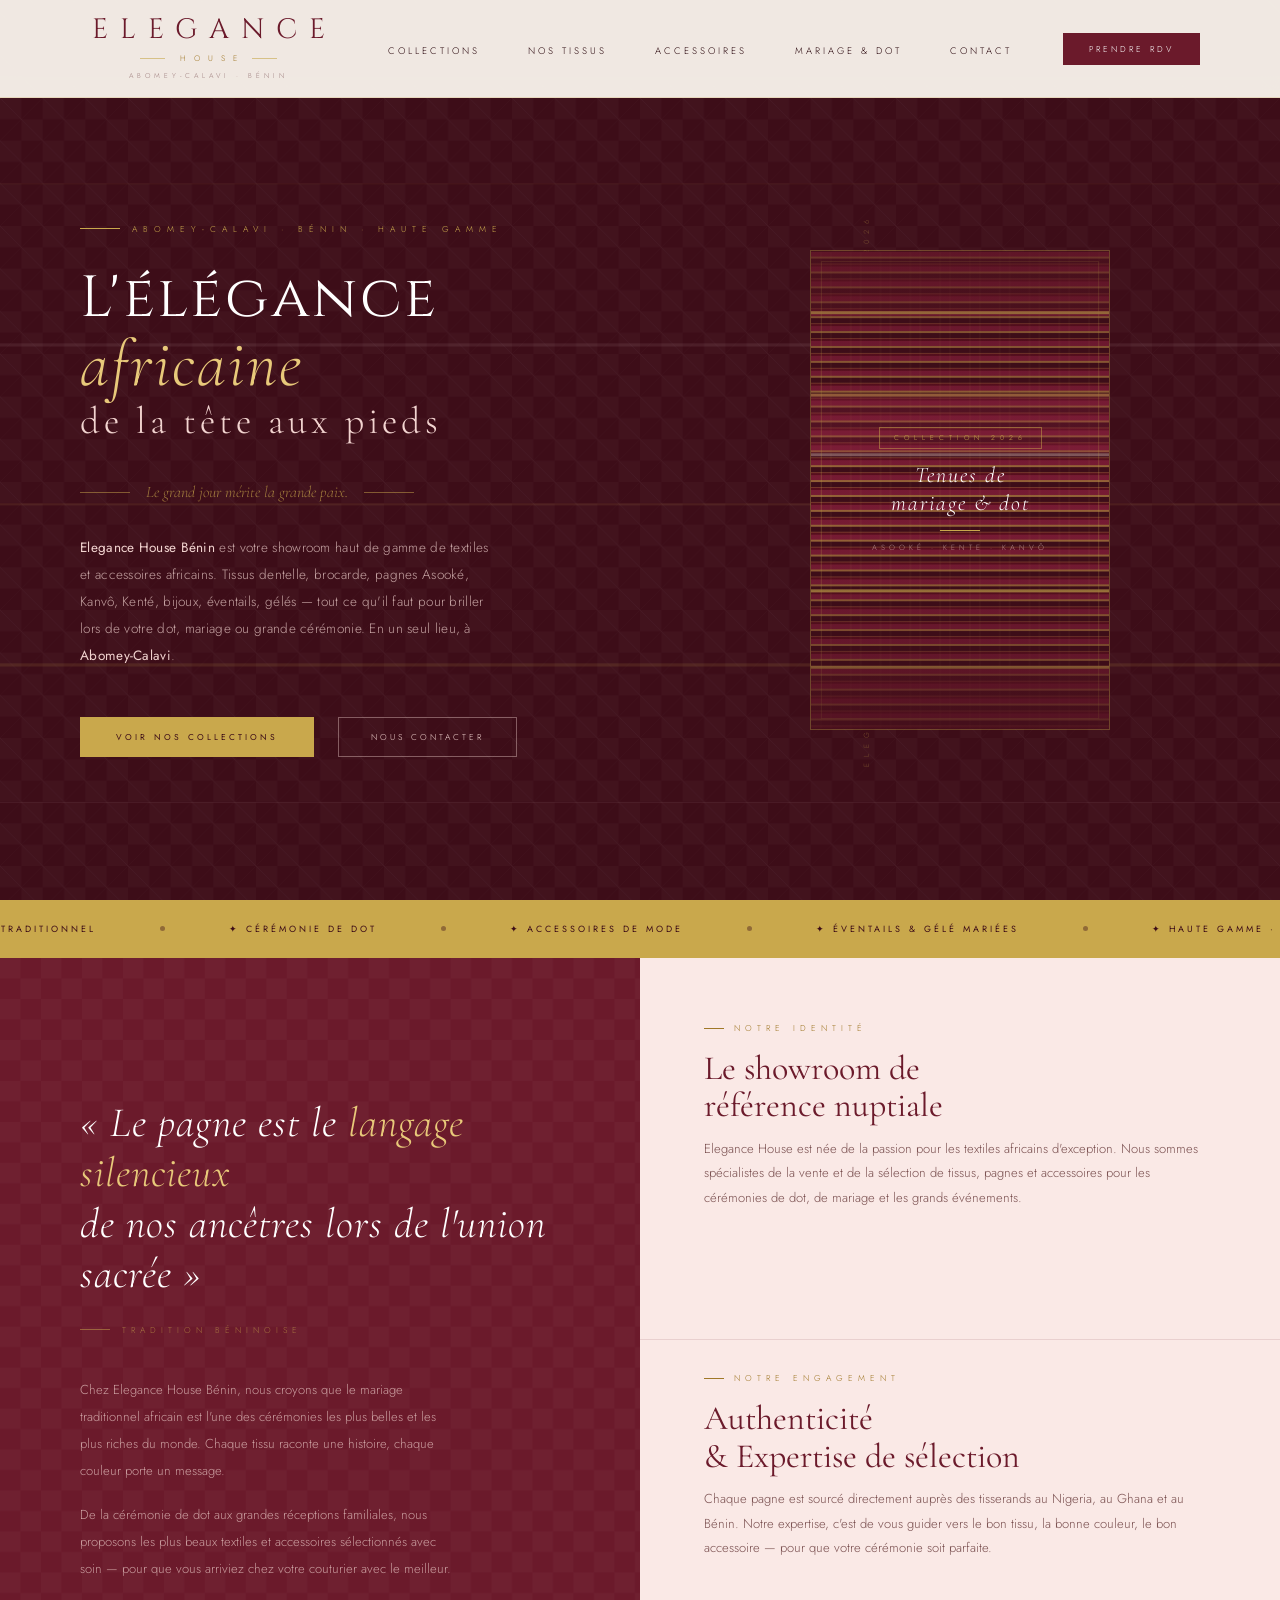
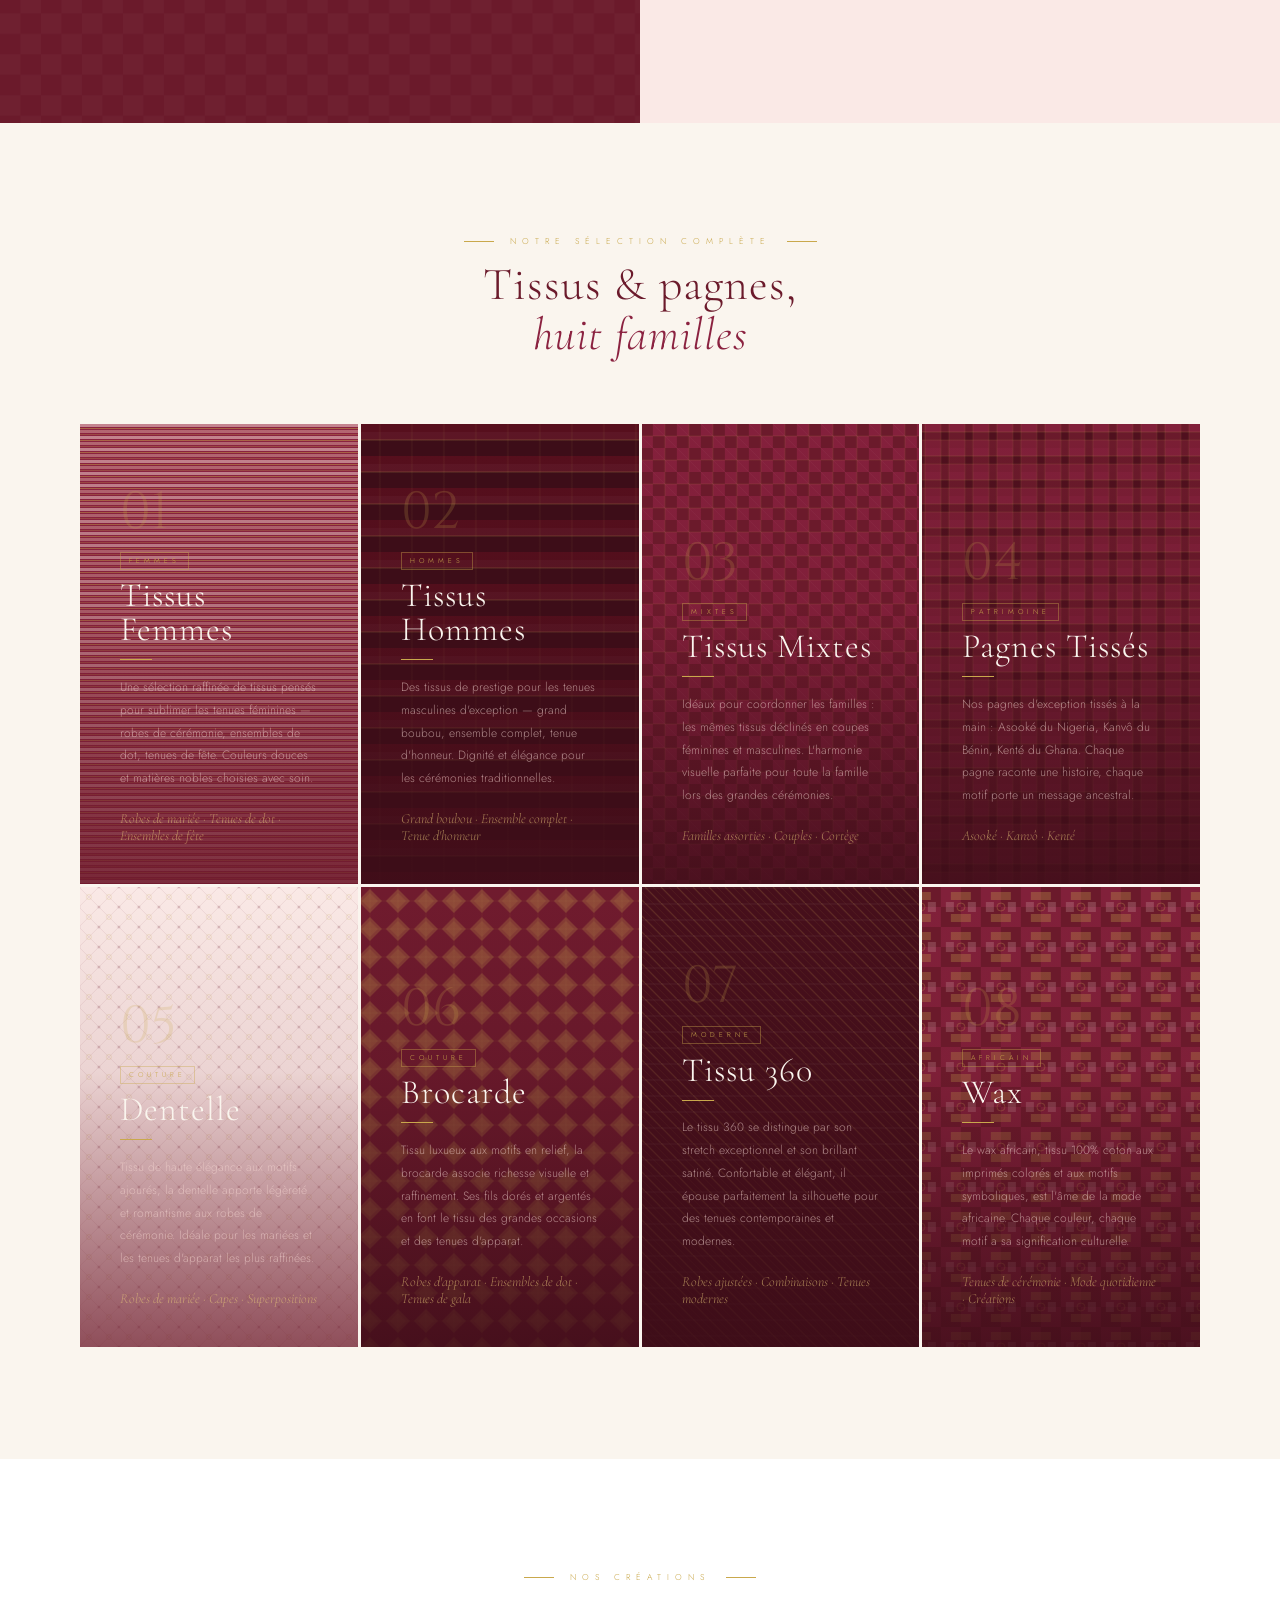
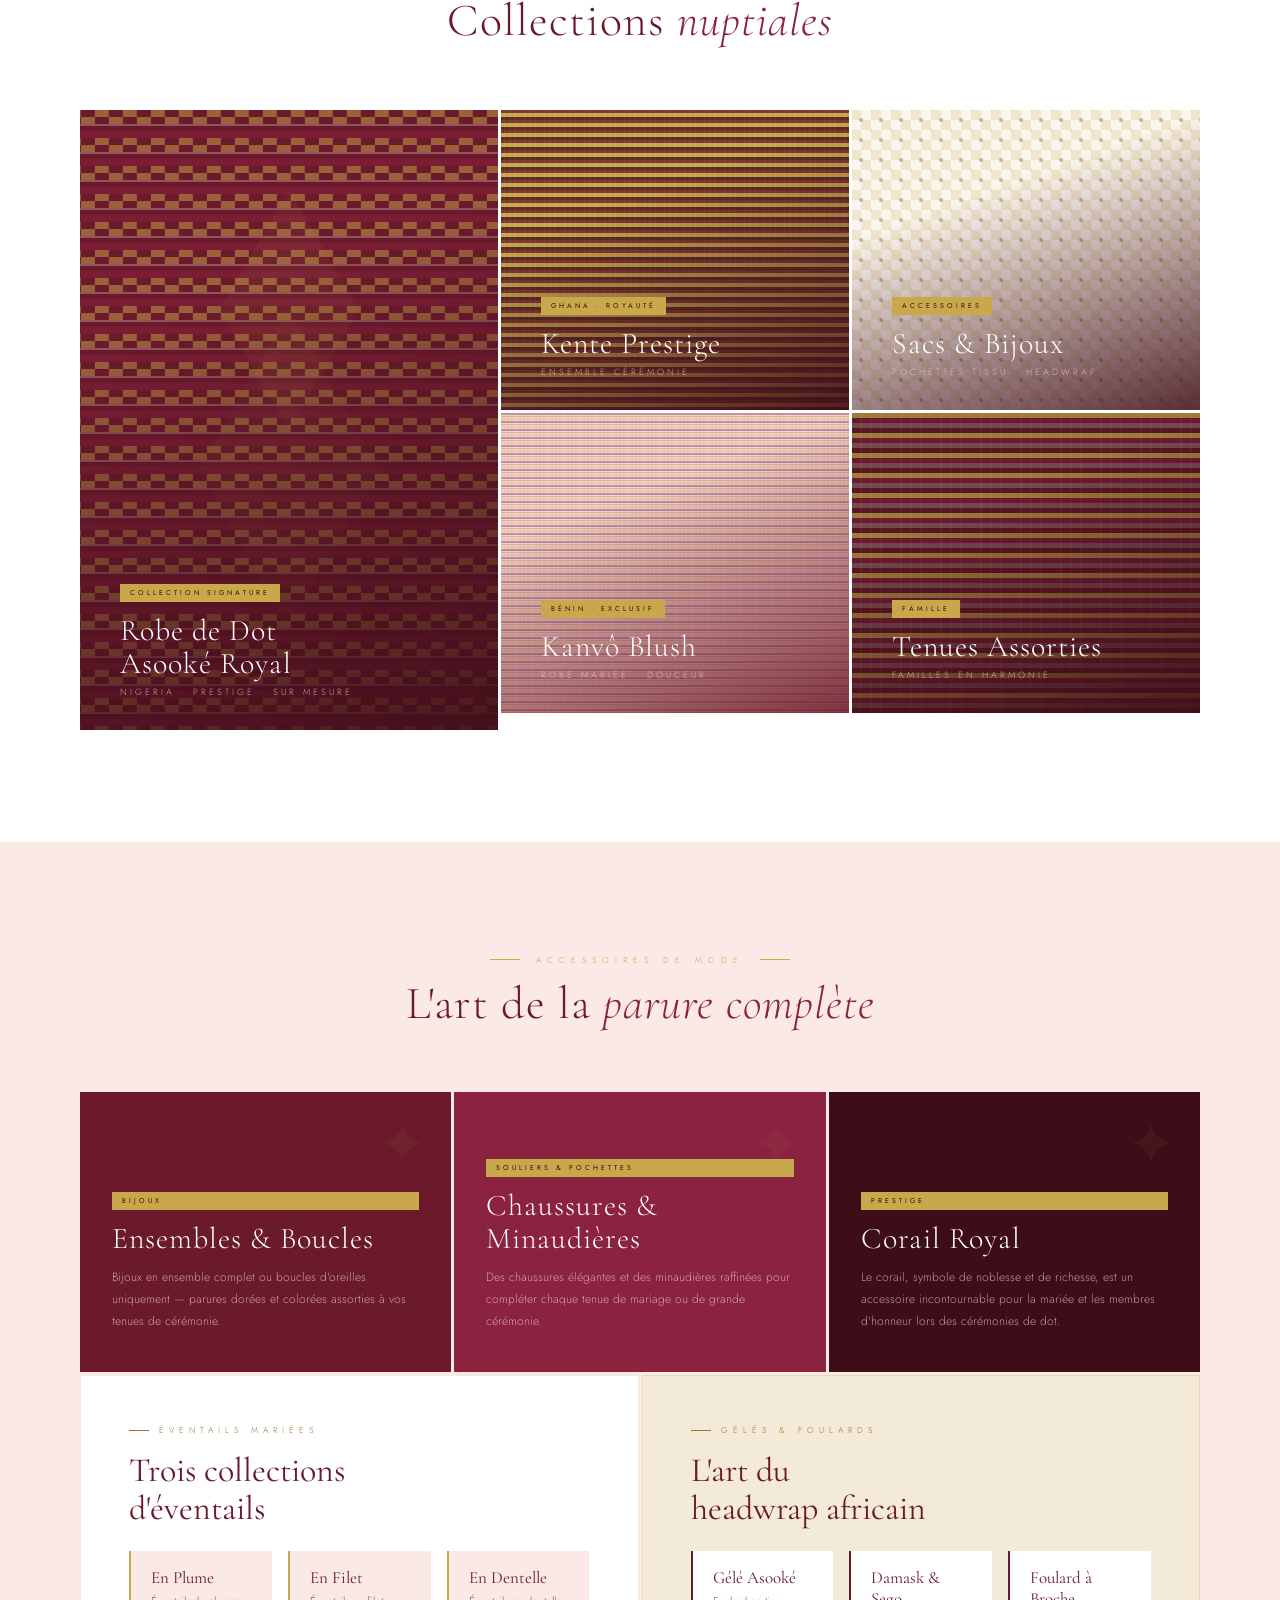
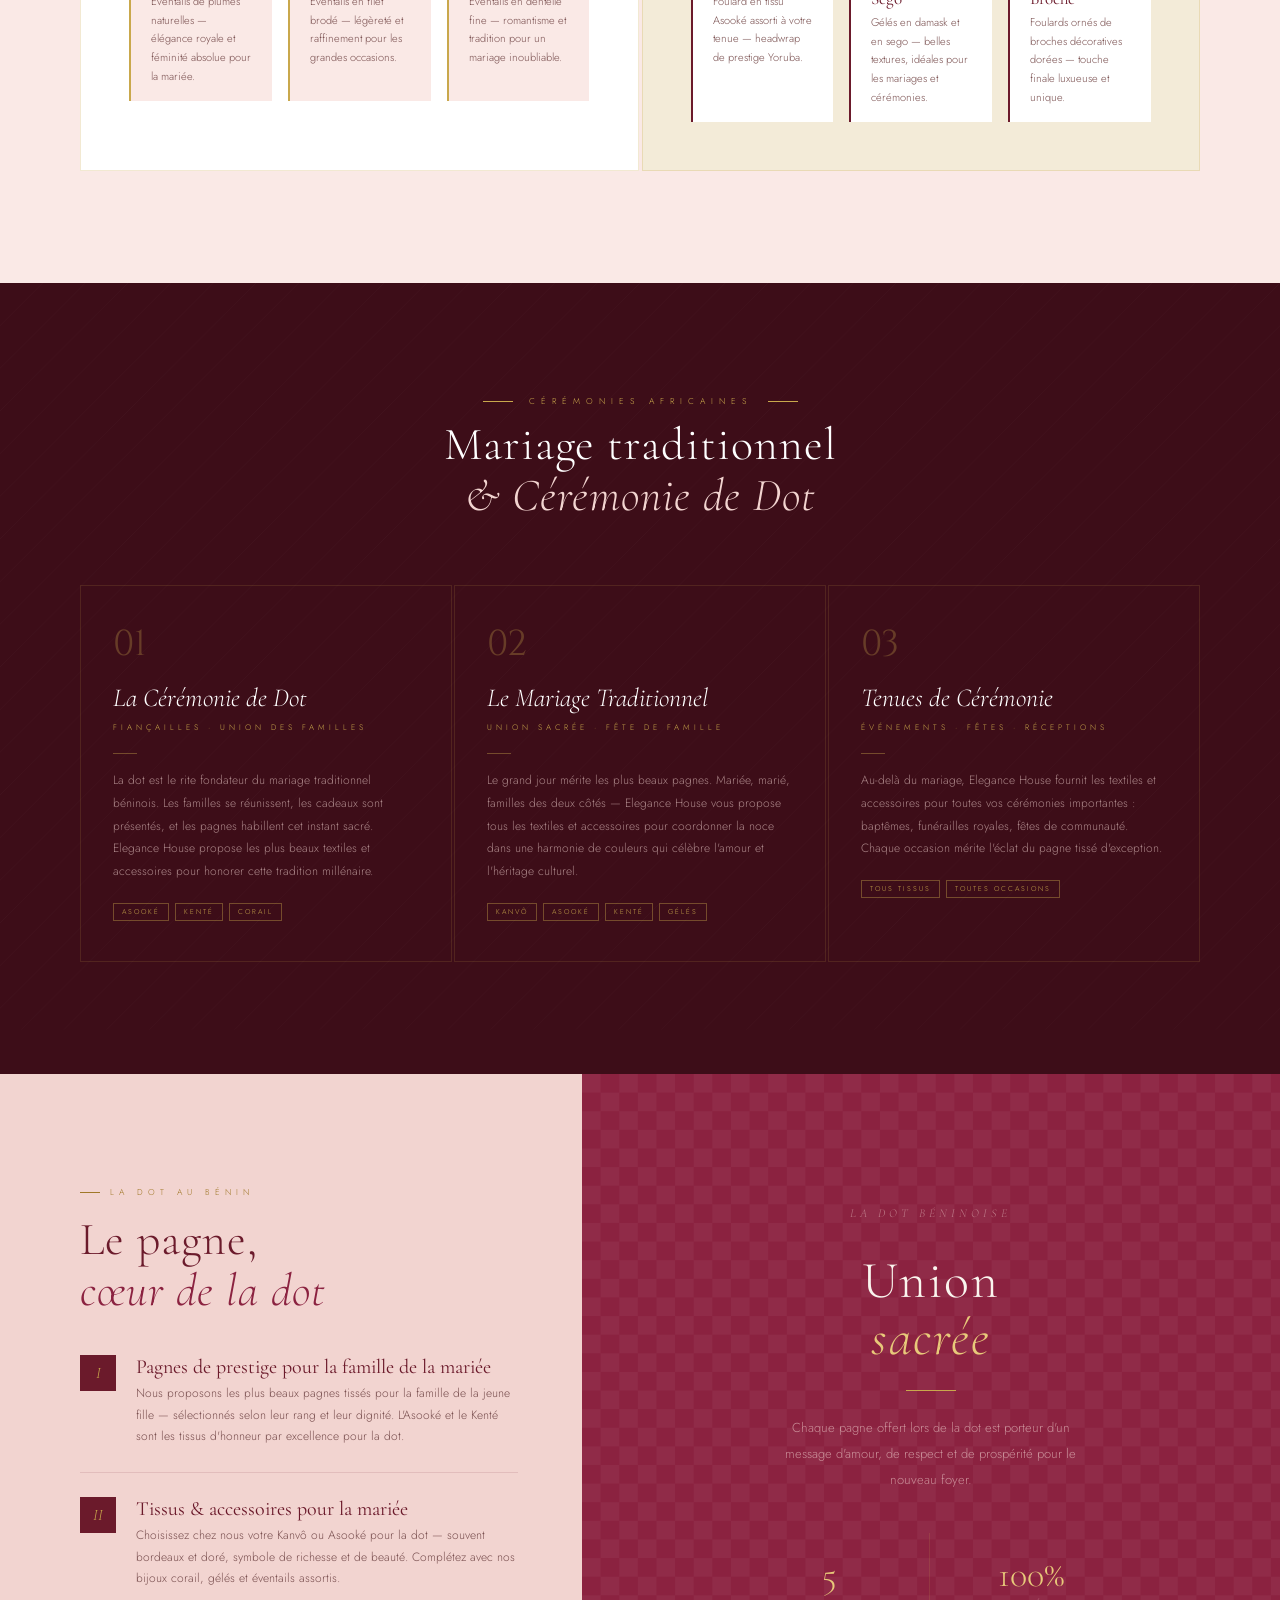
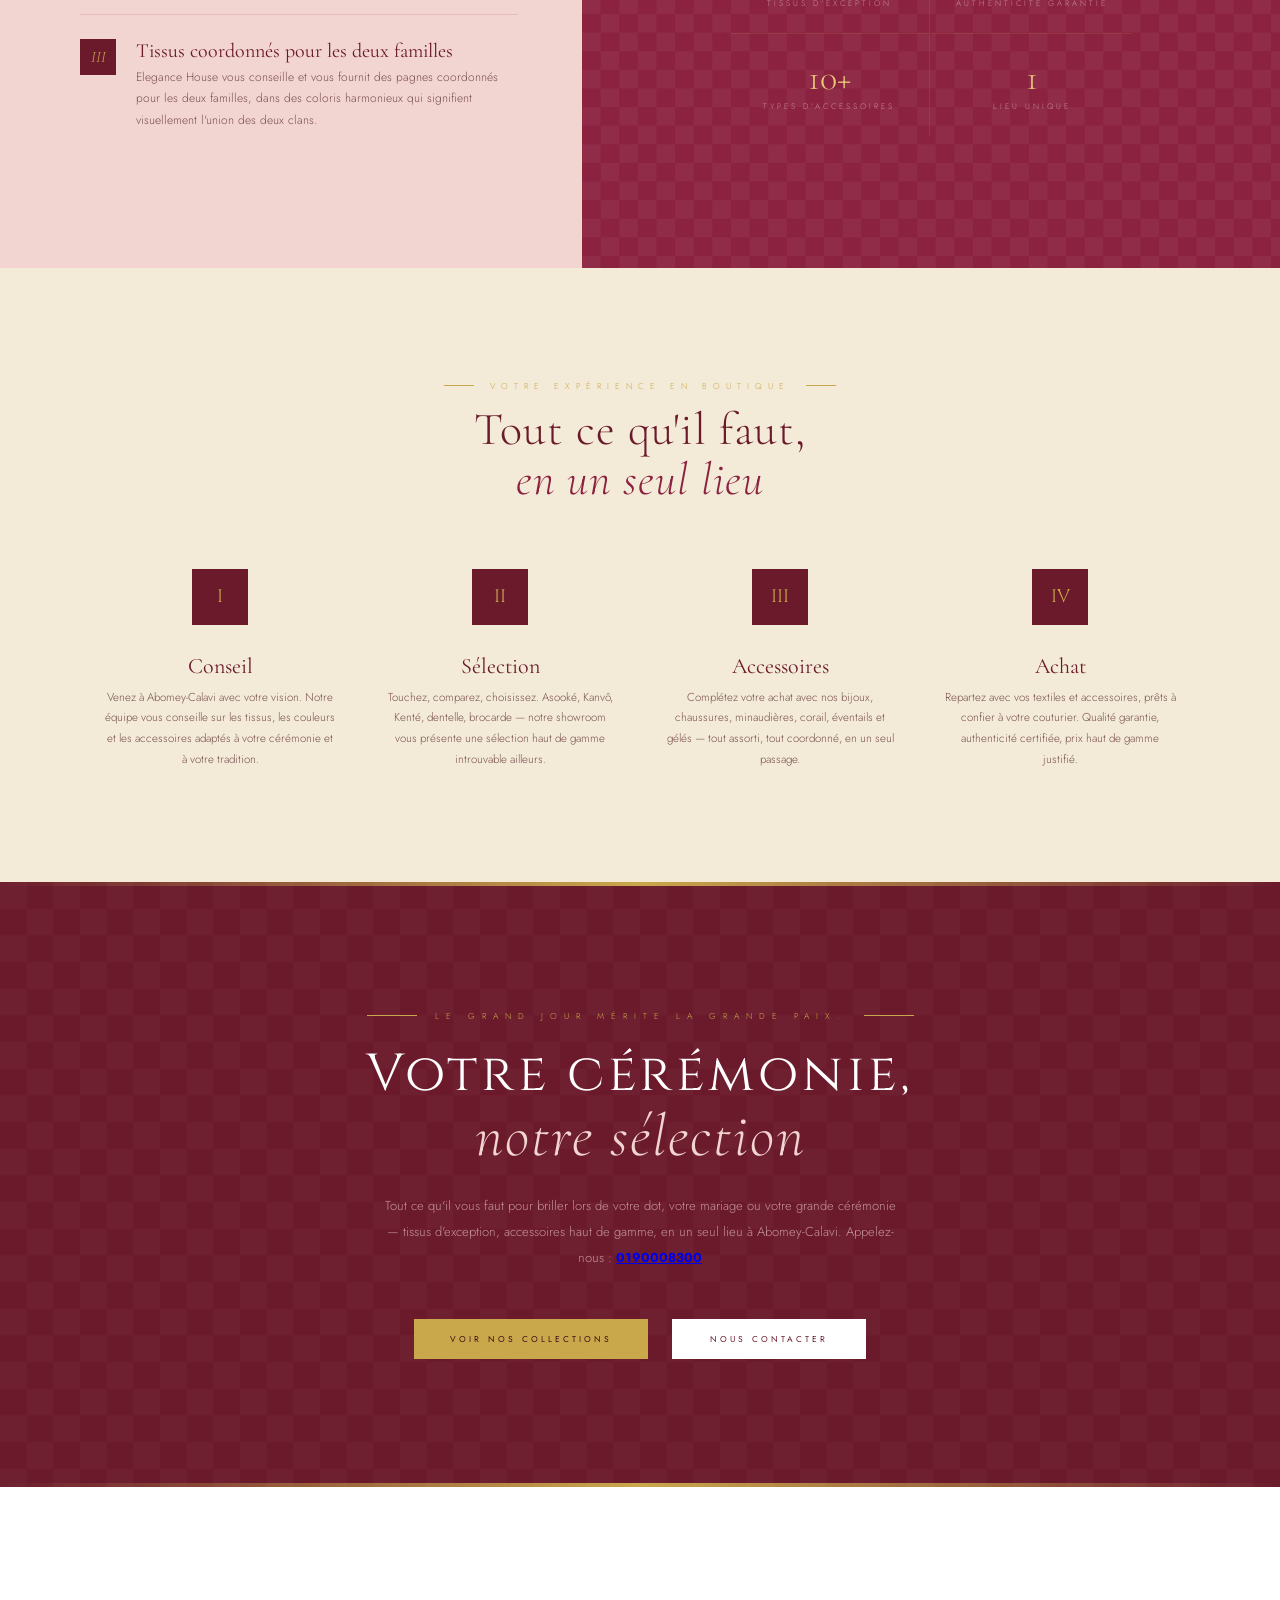
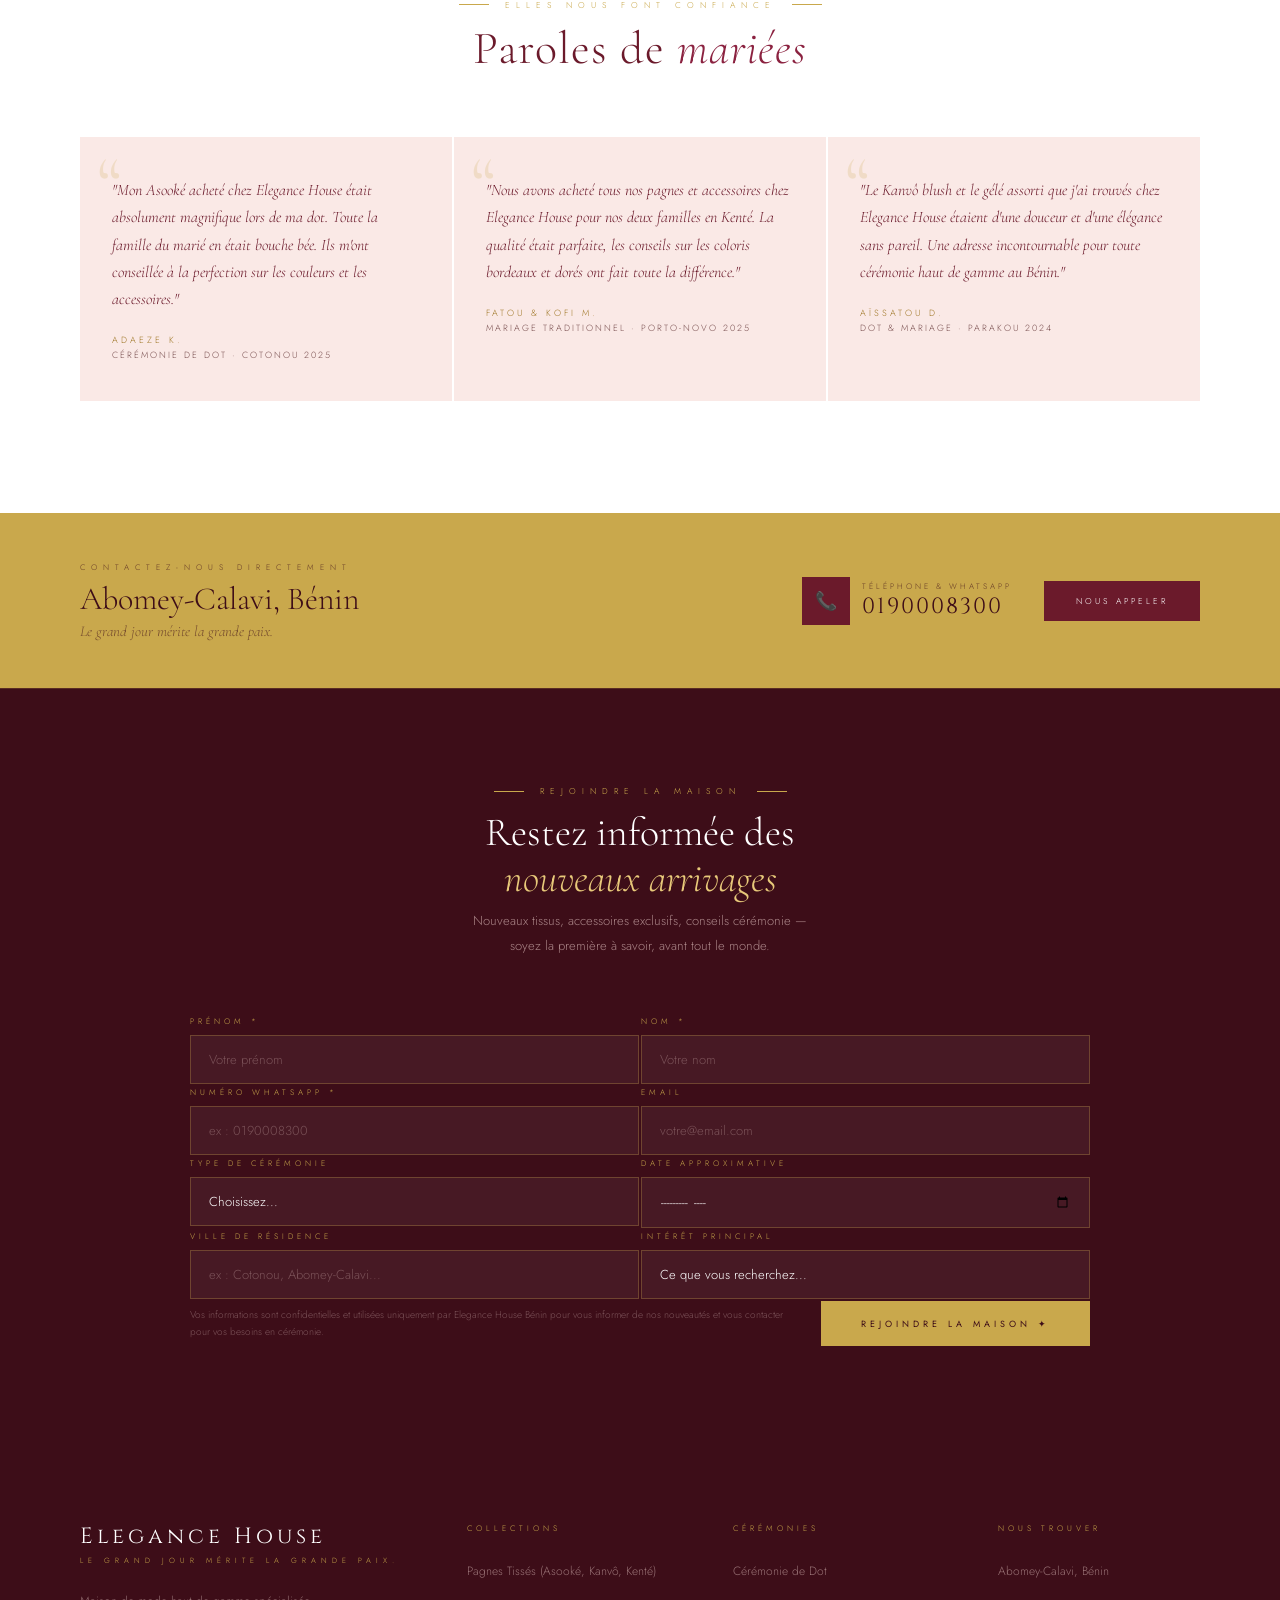
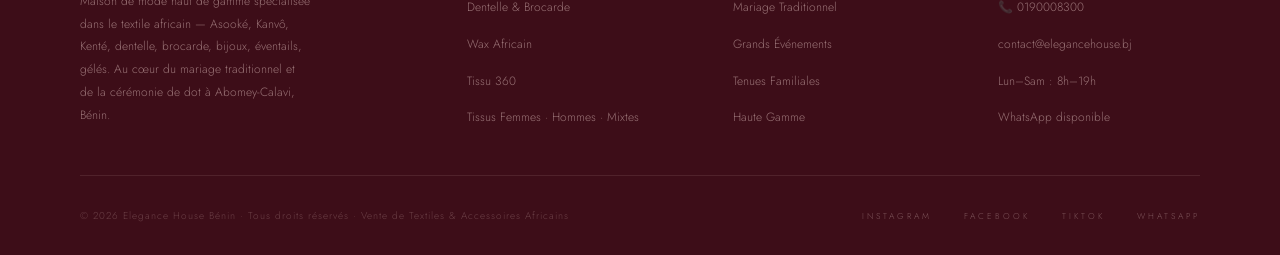
==== commit f2f23c70: "amelioration ux" ====
--- a/index.html
+++ b/index.html
@@ -27,9 +27,9 @@
     <li><a href="#accessoires">Accessoires</a></li>
     <li><a href="#mariage">Mariage & Dot</a></li>
     <li><a href="#contact">Contact</a></li>
-    <li class="nav-links-cta-mobile"><a href="#processus" class="nav-cta">Prendre RDV</a></li>
+    <li class="nav-links-cta-mobile"><button class="nav-cta" onclick="EH.openRDV()">Prendre RDV</button></li>
   </ul>
-  <a href="#processus" class="nav-cta nav-cta-desktop">Prendre RDV</a>
+  <button class="nav-cta nav-cta-desktop" onclick="EH.openRDV()">Prendre RDV</button>
 
   <button class="nav-hamburger" id="nav-hamburger" aria-label="Ouvrir le menu" aria-expanded="false">
     <span></span>
@@ -168,11 +168,10 @@
 <!-- ══ NOS TISSUS — rendu par app.js depuis data.tissus ═══════════════════ -->
 <section class="tissus" id="tissus">
   <div class="sec-head">
-    <div class="sec-tag">Patrimoine textiles</div>
-    <h2 class="sec-title">Nos pagnes tissés,<br><em>trois héritages</em></h2>
+    <div class="sec-tag">Notre sélection complète</div>
+    <h2 class="sec-title">Tissus & pagnes,<br><em>huit familles</em></h2>
   </div>
   <div class="tissus-grid" id="tissus-grid"></div>
-  <div class="tissus-extra" id="tissus-extra"></div>
 </section>
 
 <!-- ══ COLLECTIONS — rendu par app.js depuis data.collections ════════════ -->
@@ -478,11 +477,11 @@
     <div>
       <div class="f-col-title">Collections</div>
       <ul class="f-links">
-        <li><a href="#tissu-asoke">Asooké · Kanvô · Kenté</a></li>
-        <li><a href="#tissu-dentelle">Tissus Dentelle & Brocarde</a></li>
-        <li><a href="#mariage-dot">Tenues de Dot</a></li>
-        <li><a href="#acc-eventails">Éventails Mariées</a></li>
-        <li><a href="#acc-geles">Gélés & Foulards</a></li>
+        <li><a href="#tissu-pagne">Pagnes Tissés (Asooké, Kanvô, Kenté)</a></li>
+        <li><a href="#tissu-dentelle">Dentelle & Brocarde</a></li>
+        <li><a href="#tissu-wax">Wax Africain</a></li>
+        <li><a href="#tissu-t360">Tissu 360</a></li>
+        <li><a href="#tissu-femme">Tissus Femmes · Hommes · Mixtes</a></li>
       </ul>
     </div>
     <div>
@@ -517,6 +516,89 @@
   </div>
 </footer>
 
+<!-- ══ MODAL PRISE DE RDV ══════════════════════════════════════════════════ -->
+<div class="rdv-overlay" id="rdv-overlay" aria-hidden="true" role="dialog" aria-labelledby="rdv-title">
+  <div class="rdv-modal">
+
+    <button type="button" class="rdv-close" id="rdv-close" aria-label="Fermer">✕</button>
+
+    <!-- En-tête -->
+    <div class="rdv-header">
+      <div class="rdv-eyebrow">Abomey-Calavi · Bénin · Showroom</div>
+      <h2 class="rdv-title" id="rdv-title">Prendre<br><em>Rendez-vous</em></h2>
+      <div class="rdv-divider"><span></span><span class="rdv-diamond">✦</span><span></span></div>
+      <p class="rdv-subtitle">Venez découvrir nos tissus et accessoires en boutique.<br>Notre équipe vous accueille et vous conseille personnellement.</p>
+    </div>
+
+    <!-- Formulaire -->
+    <form class="rdv-form" id="rdv-form" novalidate>
+
+      <div class="rdv-row">
+        <div class="nl-field">
+          <label class="nl-label" for="rdv-prenom">Prénom *</label>
+          <input class="nl-input" type="text" id="rdv-prenom" placeholder="Votre prénom" required>
+        </div>
+        <div class="nl-field">
+          <label class="nl-label" for="rdv-whatsapp">WhatsApp *</label>
+          <input class="nl-input" type="tel" id="rdv-whatsapp" placeholder="ex : 0190008300" required>
+        </div>
+      </div>
+
+      <div class="nl-field">
+        <label class="nl-label" for="rdv-objet">Objet de la visite *</label>
+        <select class="nl-select" id="rdv-objet" required>
+          <option value="" disabled selected>Pour quoi venez-vous ?</option>
+        </select>
+      </div>
+
+      <div class="rdv-row">
+        <div class="nl-field">
+          <label class="nl-label" for="rdv-date">Date souhaitée</label>
+          <input class="nl-input" type="date" id="rdv-date">
+        </div>
+        <div class="nl-field">
+          <label class="nl-label" for="rdv-heure">Heure préférée</label>
+          <select class="nl-select" id="rdv-heure">
+            <option value="" disabled selected>Choisissez...</option>
+          </select>
+        </div>
+      </div>
+
+      <div class="nl-field">
+        <label class="nl-label" for="rdv-message">Message (optionnel)</label>
+        <textarea class="nl-input rdv-textarea" id="rdv-message"
+          placeholder="Décrivez votre besoin, vos couleurs préférées, votre budget..."></textarea>
+      </div>
+
+      <button type="button" class="nl-btn rdv-btn" id="rdv-submit-btn" onclick="rdvSubmit()">
+        Confirmer ma demande de RDV ✦
+      </button>
+
+      <p class="rdv-mention">
+        Après confirmation, notre équipe vous contactera sur WhatsApp pour valider le créneau.
+      </p>
+    </form>
+
+    <!-- Confirmation -->
+    <div class="rdv-success" id="rdv-success">
+      <div class="rdv-success-icon">✦</div>
+      <div class="rdv-success-title">Demande envoyée,<br><em>à très bientôt !</em></div>
+      <div class="rdv-success-channels">
+        <div class="nl-success-channel">
+          <span class="nl-success-icon">📲</span>
+          <span>Notre équipe vient de recevoir votre demande sur WhatsApp et vous recontactera très bientôt.</span>
+        </div>
+        <div class="nl-success-channel">
+          <span class="nl-success-icon">🕐</span>
+          <span id="rdv-recap"></span>
+        </div>
+      </div>
+      <button type="button" class="rdv-close-success" onclick="EH.closeRDV()">Fermer</button>
+    </div>
+
+  </div>
+</div>
+
 <script src="js/app.js"></script>
 </body>
 </html>
--- a/styles.css
+++ b/styles.css
@@ -391,7 +391,7 @@
   background: var(--creme);
 }
 .tissus-grid {
-  display: grid; grid-template-columns: repeat(3,1fr);
+  display: grid; grid-template-columns: repeat(4,1fr);
   gap: 3px; margin-top: 4rem;
 }
 .tissu-card {
@@ -409,6 +409,13 @@
   font-family: 'Cinzel', serif;
   font-size: 52px; font-weight: 300;
   line-height: 1; margin-bottom: 0.5rem; opacity: 0.2;
+}
+.tissu-badge-label {
+  display: inline-block;
+  font-size: 7px; letter-spacing: 4px; text-transform: uppercase;
+  color: var(--dore); padding: 3px 8px;
+  border: 0.5px solid rgba(201,168,76,0.4);
+  margin-bottom: 0.6rem;
 }
 .tissu-country {
   display: inline-flex; align-items: center; gap: 8px;
@@ -984,6 +991,144 @@
 }
 
 /* ════════════════════════════════════════════════════
+   MODAL — PRISE DE RDV
+════════════════════════════════════════════════════ */
+
+/* ── Overlay ──────────────────────────────────────── */
+.rdv-overlay {
+  display: none;
+  position: fixed; inset: 0; z-index: 500;
+  background: rgba(61,13,24,0.75);
+  -webkit-backdrop-filter: blur(8px);
+  backdrop-filter: blur(8px);
+  align-items: center; justify-content: center;
+  padding: 1.5rem;
+  overflow-y: auto;
+}
+.rdv-overlay.is-open {
+  display: flex;
+  animation: rdvFadeIn 0.3s ease both;
+}
+@keyframes rdvFadeIn {
+  from { opacity: 0; }
+  to   { opacity: 1; }
+}
+
+/* ── Modal container ──────────────────────────────── */
+.rdv-modal {
+  position: relative;
+  background: var(--vin3);
+  border: 0.5px solid rgba(201,168,76,0.35);
+  width: 100%; max-width: 680px;
+  padding: 3.5rem 3.5rem 2.5rem;
+  animation: rdvSlideUp 0.35s cubic-bezier(0.4,0,0.2,1) both;
+}
+@keyframes rdvSlideUp {
+  from { transform: translateY(24px); opacity: 0; }
+  to   { transform: translateY(0);    opacity: 1; }
+}
+
+/* ── Bouton fermer ────────────────────────────────── */
+.rdv-close {
+  position: absolute; top: 1.25rem; right: 1.25rem;
+  background: none; border: 0.5px solid rgba(201,168,76,0.3);
+  color: var(--dore); font-size: 13px; cursor: pointer;
+  width: 32px; height: 32px;
+  display: flex; align-items: center; justify-content: center;
+  transition: border-color 0.2s, background 0.2s;
+}
+.rdv-close:hover { border-color: var(--dore); background: rgba(201,168,76,0.08); }
+
+/* ── En-tête ──────────────────────────────────────── */
+.rdv-header { text-align: center; margin-bottom: 2.5rem; }
+
+.rdv-eyebrow {
+  font-size: 7.5px; letter-spacing: 6px; text-transform: uppercase;
+  color: var(--dore); opacity: 0.7; margin-bottom: 1rem;
+}
+.rdv-title {
+  font-family: 'Cormorant Garamond', serif;
+  font-size: 40px; font-weight: 300; color: var(--blanc);
+  line-height: 1.1; letter-spacing: 1px; margin-bottom: 1rem;
+}
+.rdv-title em { color: var(--dore2); font-style: italic; }
+
+.rdv-divider {
+  display: flex; align-items: center; justify-content: center;
+  gap: 12px; margin-bottom: 1rem;
+}
+.rdv-divider span:first-child,
+.rdv-divider span:last-child {
+  display: block; width: 50px; height: 0.5px;
+  background: var(--dore); opacity: 0.4;
+}
+.rdv-diamond { color: var(--dore); font-size: 10px; opacity: 0.6; }
+
+.rdv-subtitle {
+  font-size: 12.5px; line-height: 1.9;
+  color: rgba(242,212,208,0.55); max-width: 440px; margin: 0 auto;
+}
+
+/* ── Formulaire ───────────────────────────────────── */
+.rdv-form { display: flex; flex-direction: column; gap: 1rem; }
+
+.rdv-row {
+  display: grid; grid-template-columns: 1fr 1fr; gap: 1rem;
+}
+
+.rdv-textarea {
+  resize: vertical; min-height: 90px;
+  font-family: 'Jost', sans-serif;
+}
+
+.rdv-btn {
+  margin-top: 0.5rem; width: 100%; text-align: center;
+}
+
+.rdv-mention {
+  font-size: 9.5px; color: rgba(242,212,208,0.3);
+  text-align: center; letter-spacing: 0.3px; line-height: 1.7;
+  margin-top: 0.25rem;
+}
+
+/* ── Confirmation ─────────────────────────────────── */
+.rdv-success {
+  display: none;
+  flex-direction: column; align-items: center;
+  text-align: center; padding: 1rem 0;
+  gap: 1.25rem;
+}
+.rdv-success-icon {
+  font-size: 28px; color: var(--dore); opacity: 0.8;
+}
+.rdv-success-title {
+  font-family: 'Cormorant Garamond', serif;
+  font-size: 32px; font-weight: 300; color: var(--blanc);
+  line-height: 1.2;
+}
+.rdv-success-title em { color: var(--dore2); font-style: italic; }
+.rdv-success-channels {
+  display: flex; flex-direction: column; gap: 0.75rem;
+  width: 100%;
+}
+.rdv-close-success {
+  margin-top: 0.5rem;
+  padding: 10px 28px; background: transparent;
+  border: 0.5px solid rgba(201,168,76,0.4); color: var(--dore);
+  font-family: 'Jost', sans-serif; font-size: 8.5px;
+  letter-spacing: 3px; text-transform: uppercase; cursor: pointer;
+  transition: all 0.25s;
+}
+.rdv-close-success:hover { background: rgba(201,168,76,0.08); }
+
+/* ── Responsive modal ─────────────────────────────── */
+@media (max-width: 640px) {
+  .rdv-modal { padding: 2.5rem 1.5rem 2rem; }
+  .rdv-title { font-size: 30px; }
+  .rdv-row   { grid-template-columns: 1fr; }
+}
+
+/* ════════════════════════════════════════════════════
    RESPONSIVE — Mobile-first
    Breakpoints : Tablet ≤ 1100px · Mobile ≤ 768px
 ════════════════════════════════════════════════════ */
@@ -1039,7 +1184,7 @@
   .contact-bar   { padding: 2.5rem 2.5rem; }
   .cer-strip     { padding: 1.4rem 2.5rem; gap: 2rem; }
 
-  /* Grilles 3 → 2 colonnes */
+  /* Grilles → 2 colonnes */
   .tissus-grid  { grid-template-columns: 1fr 1fr; }
   .mariage-grid { grid-template-columns: 1fr 1fr; }
   .temo-grid    { grid-template-columns: 1fr 1fr; }
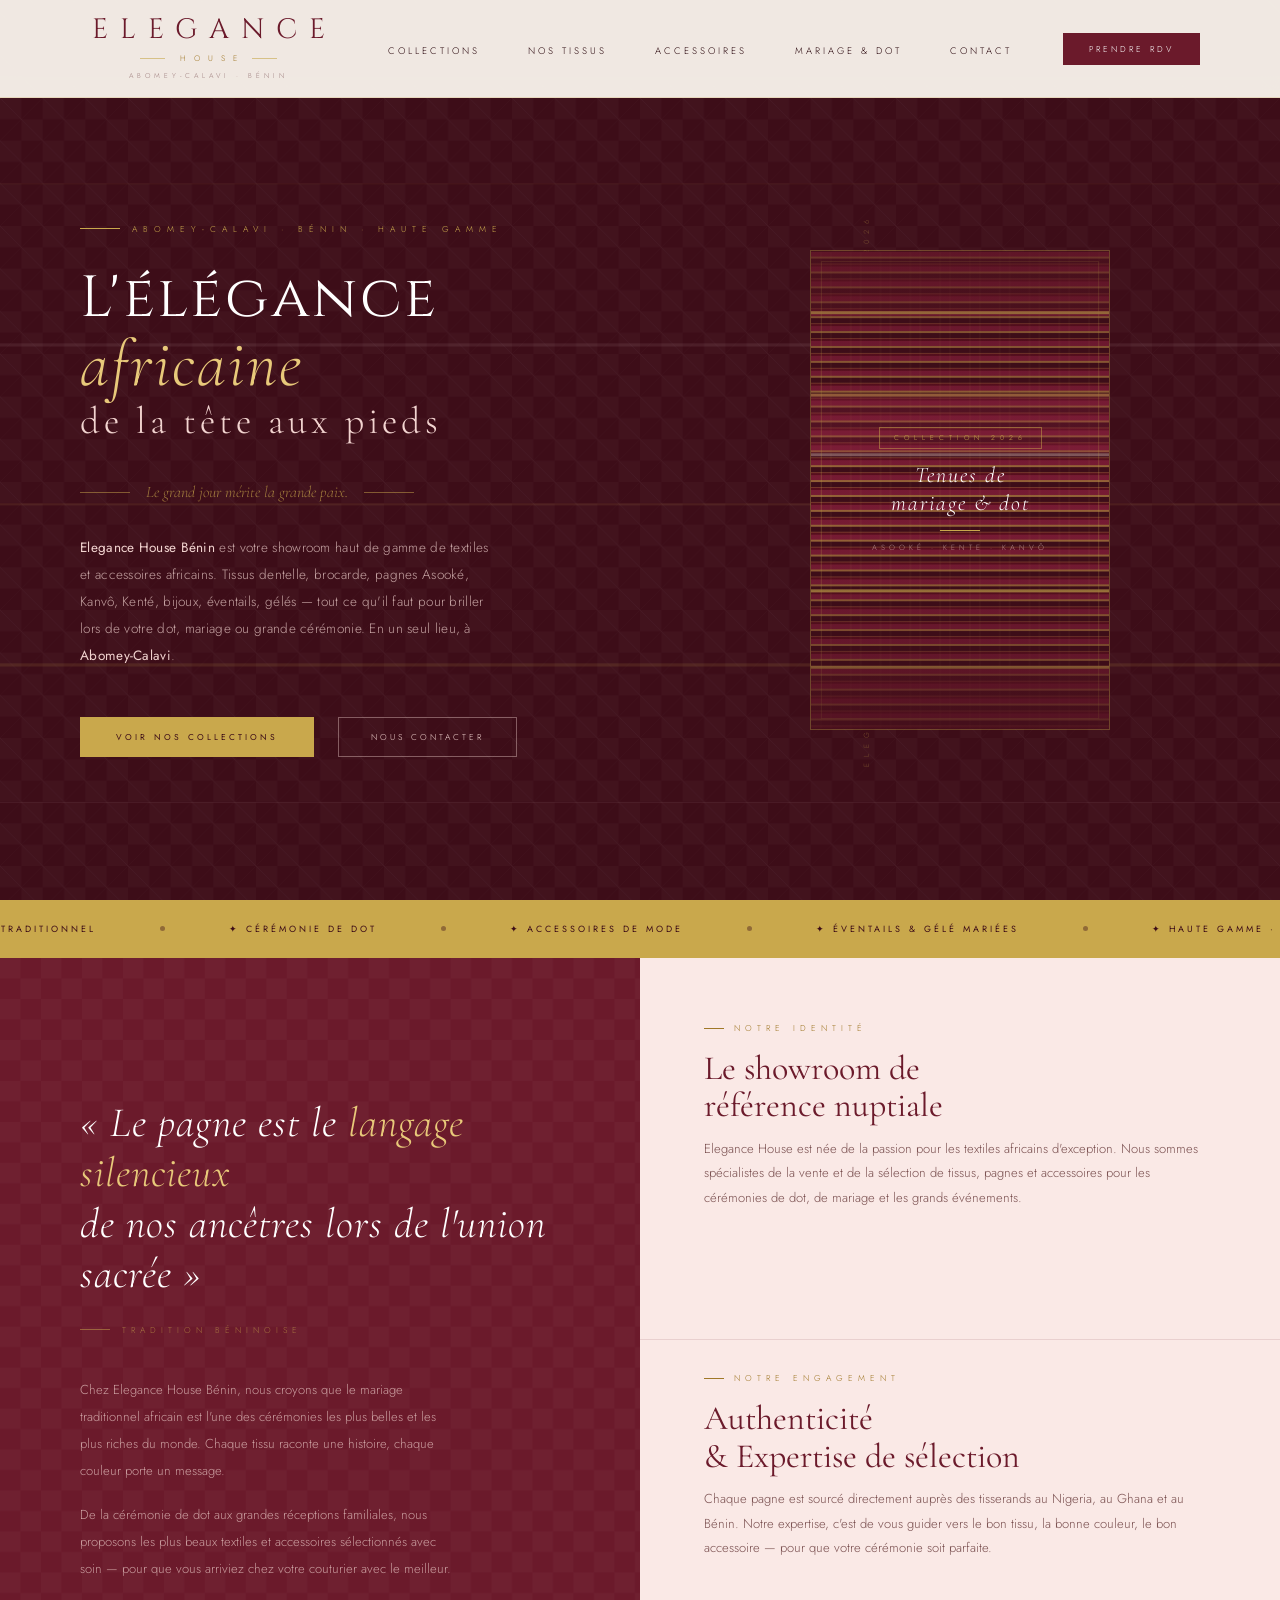
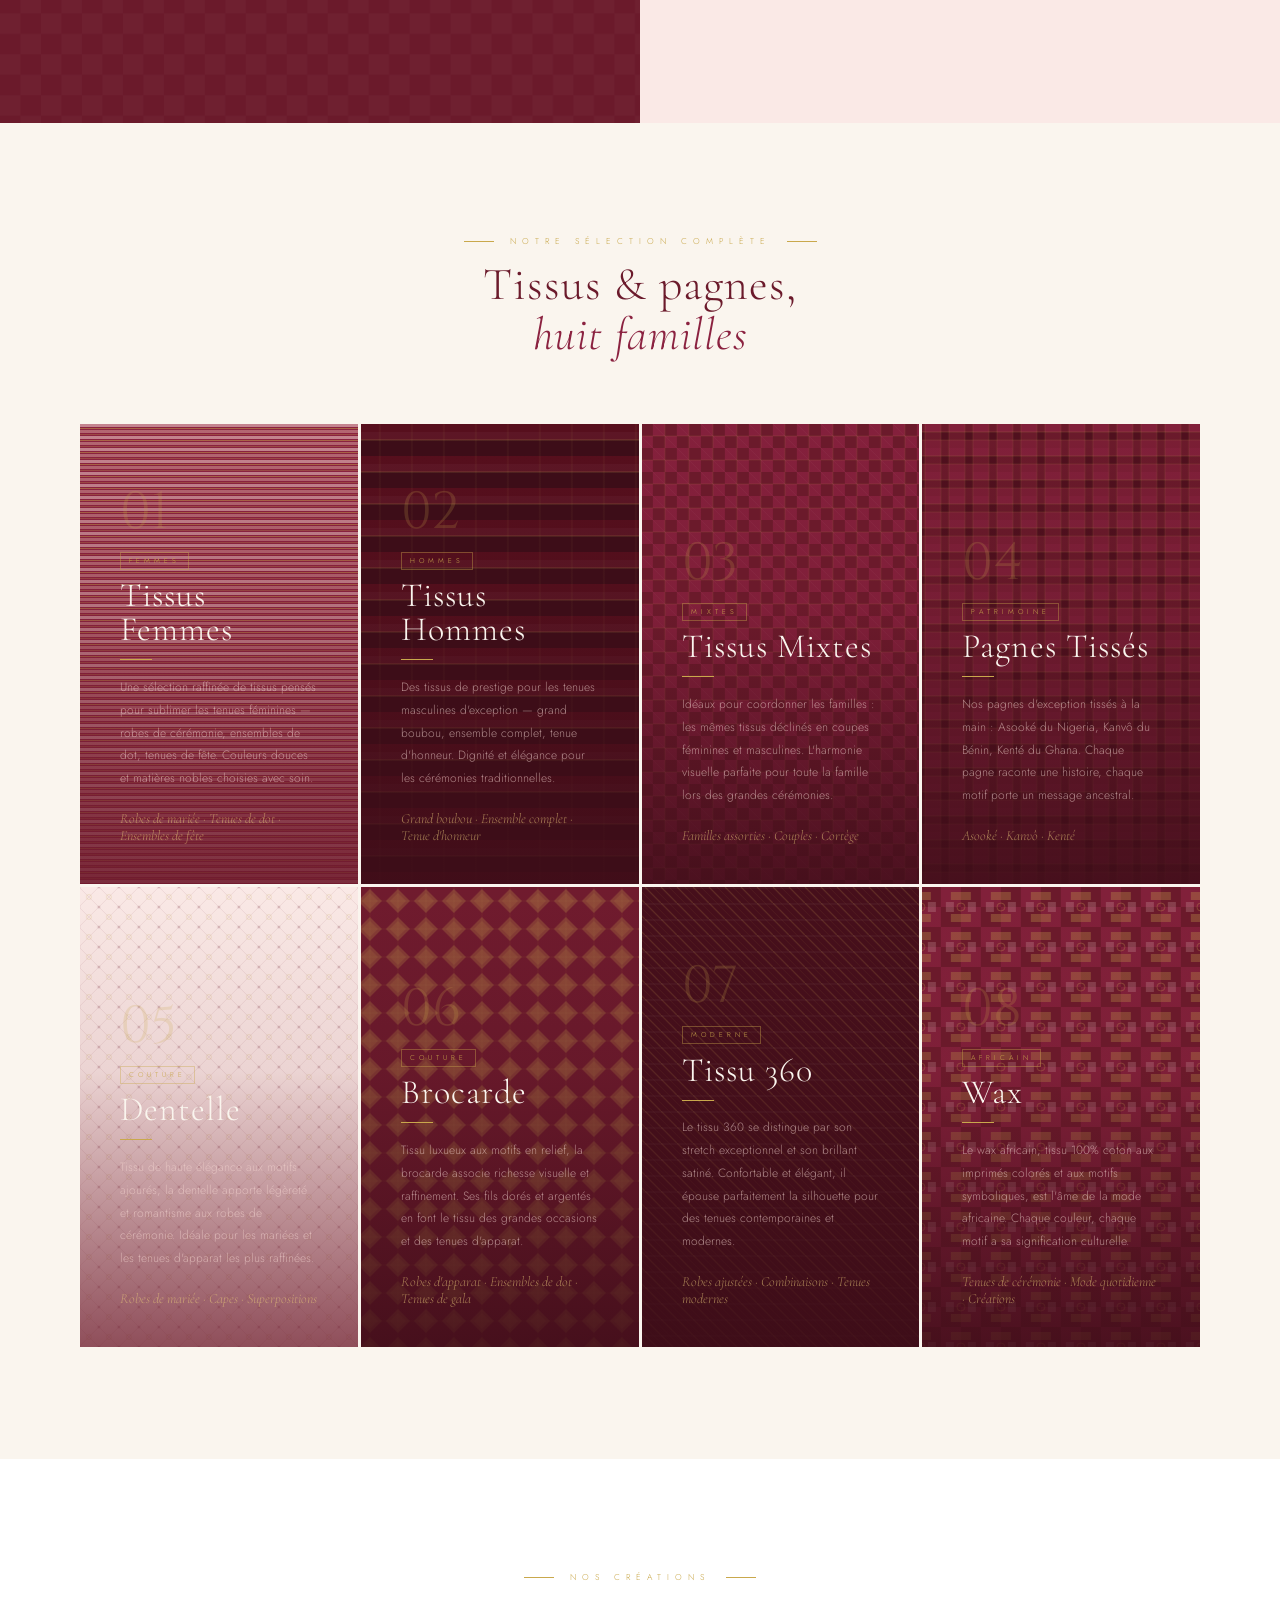
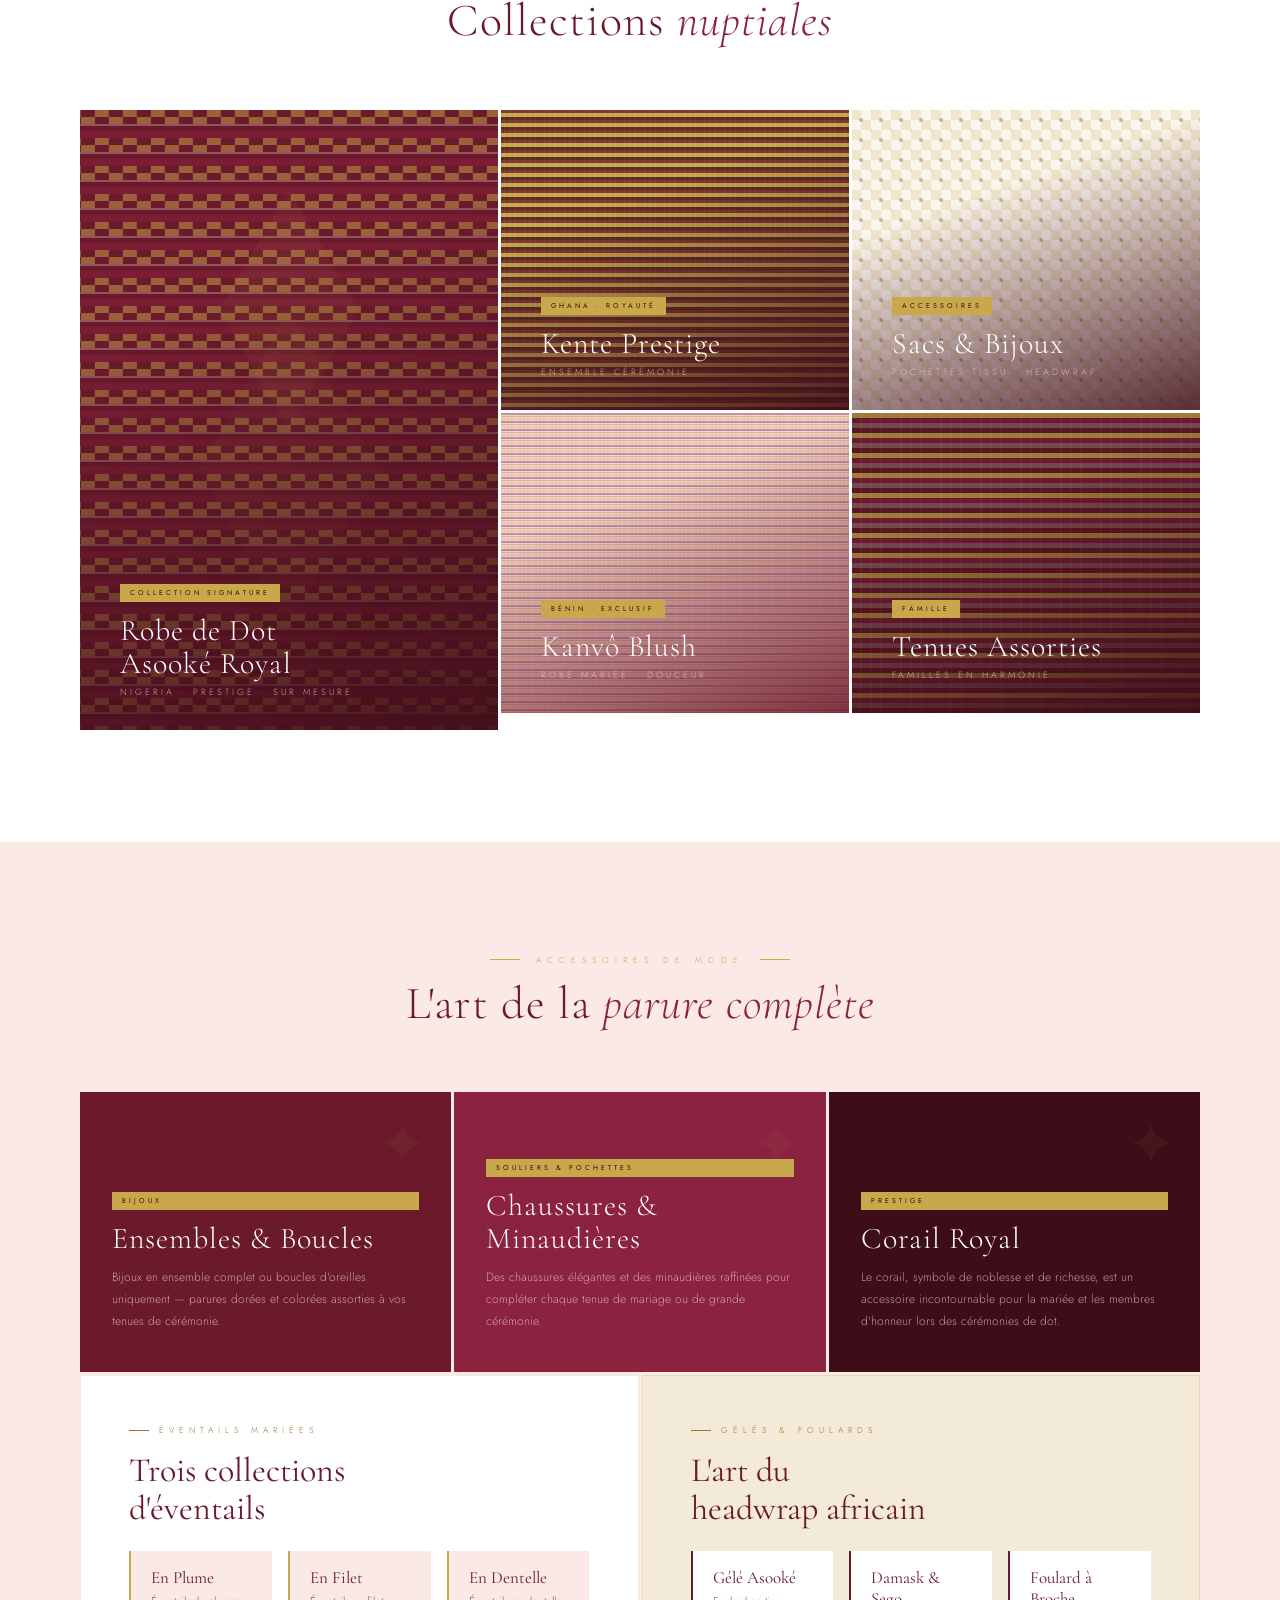
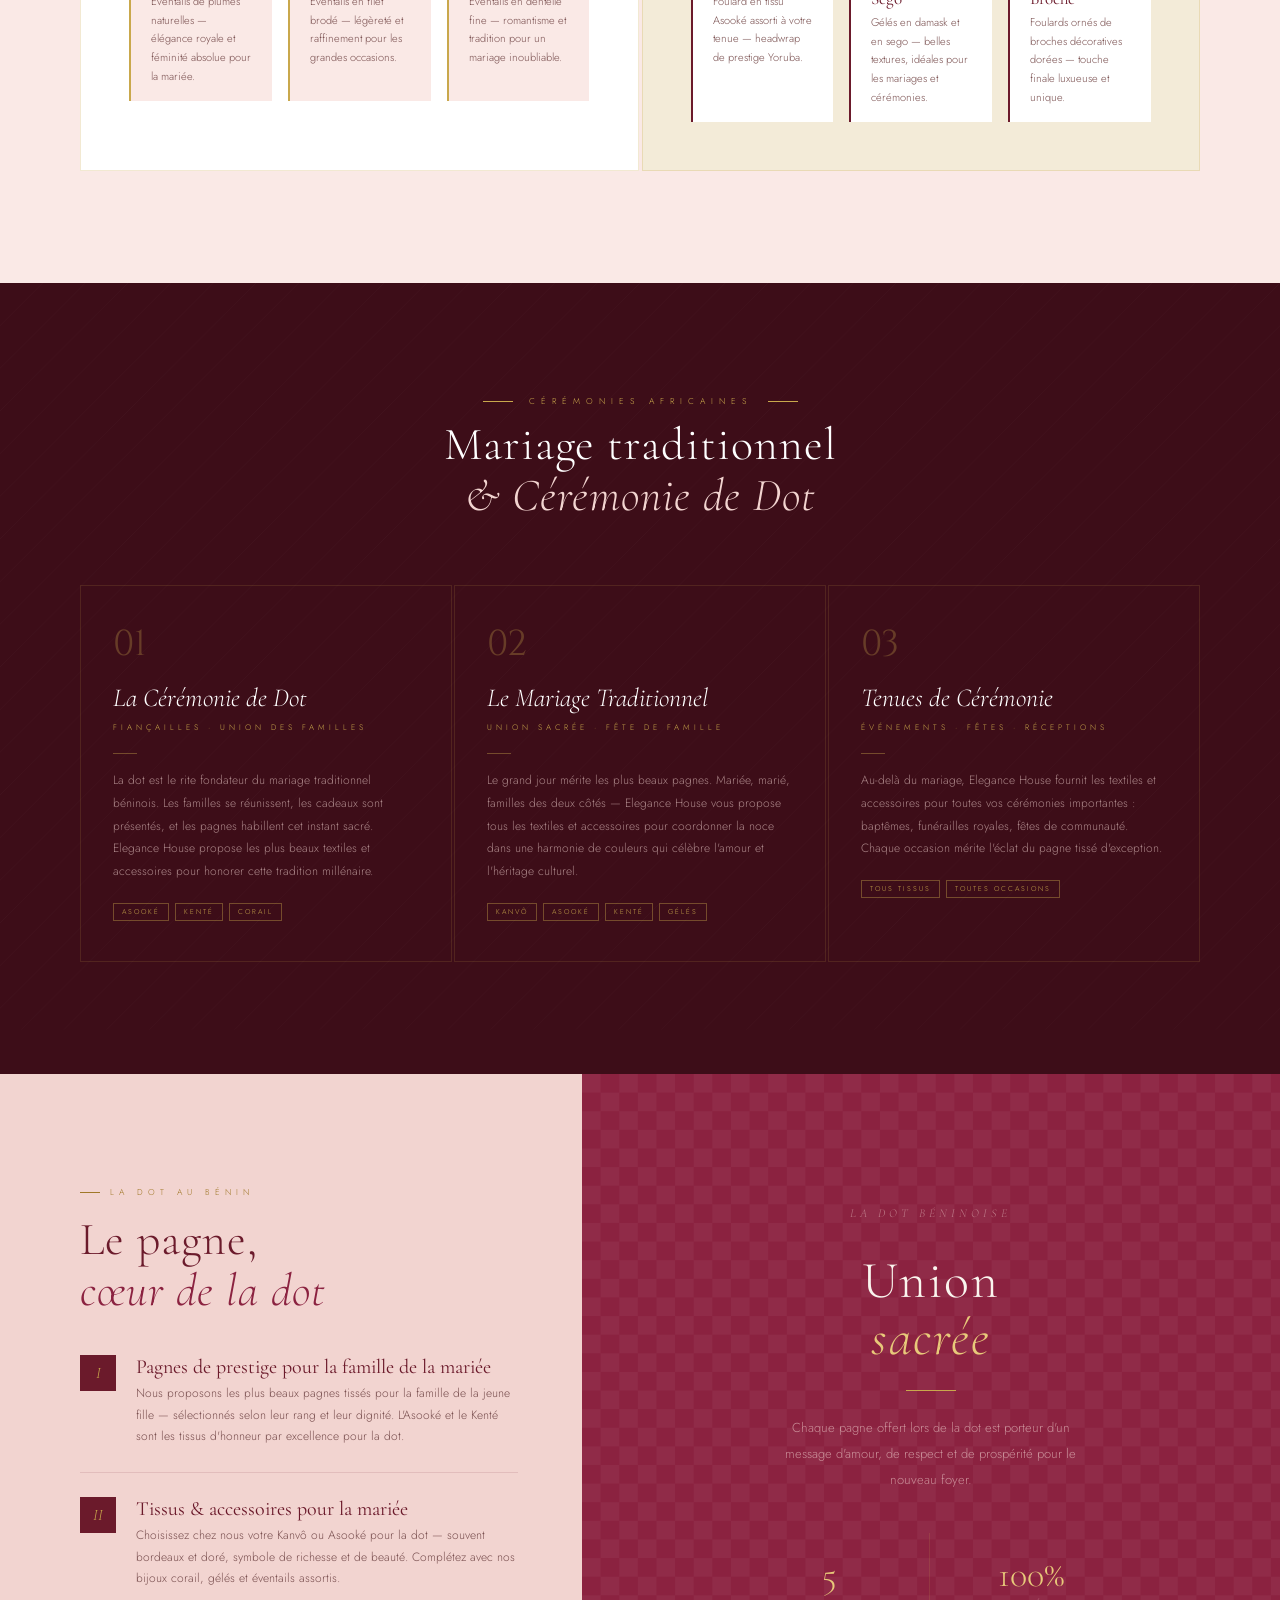
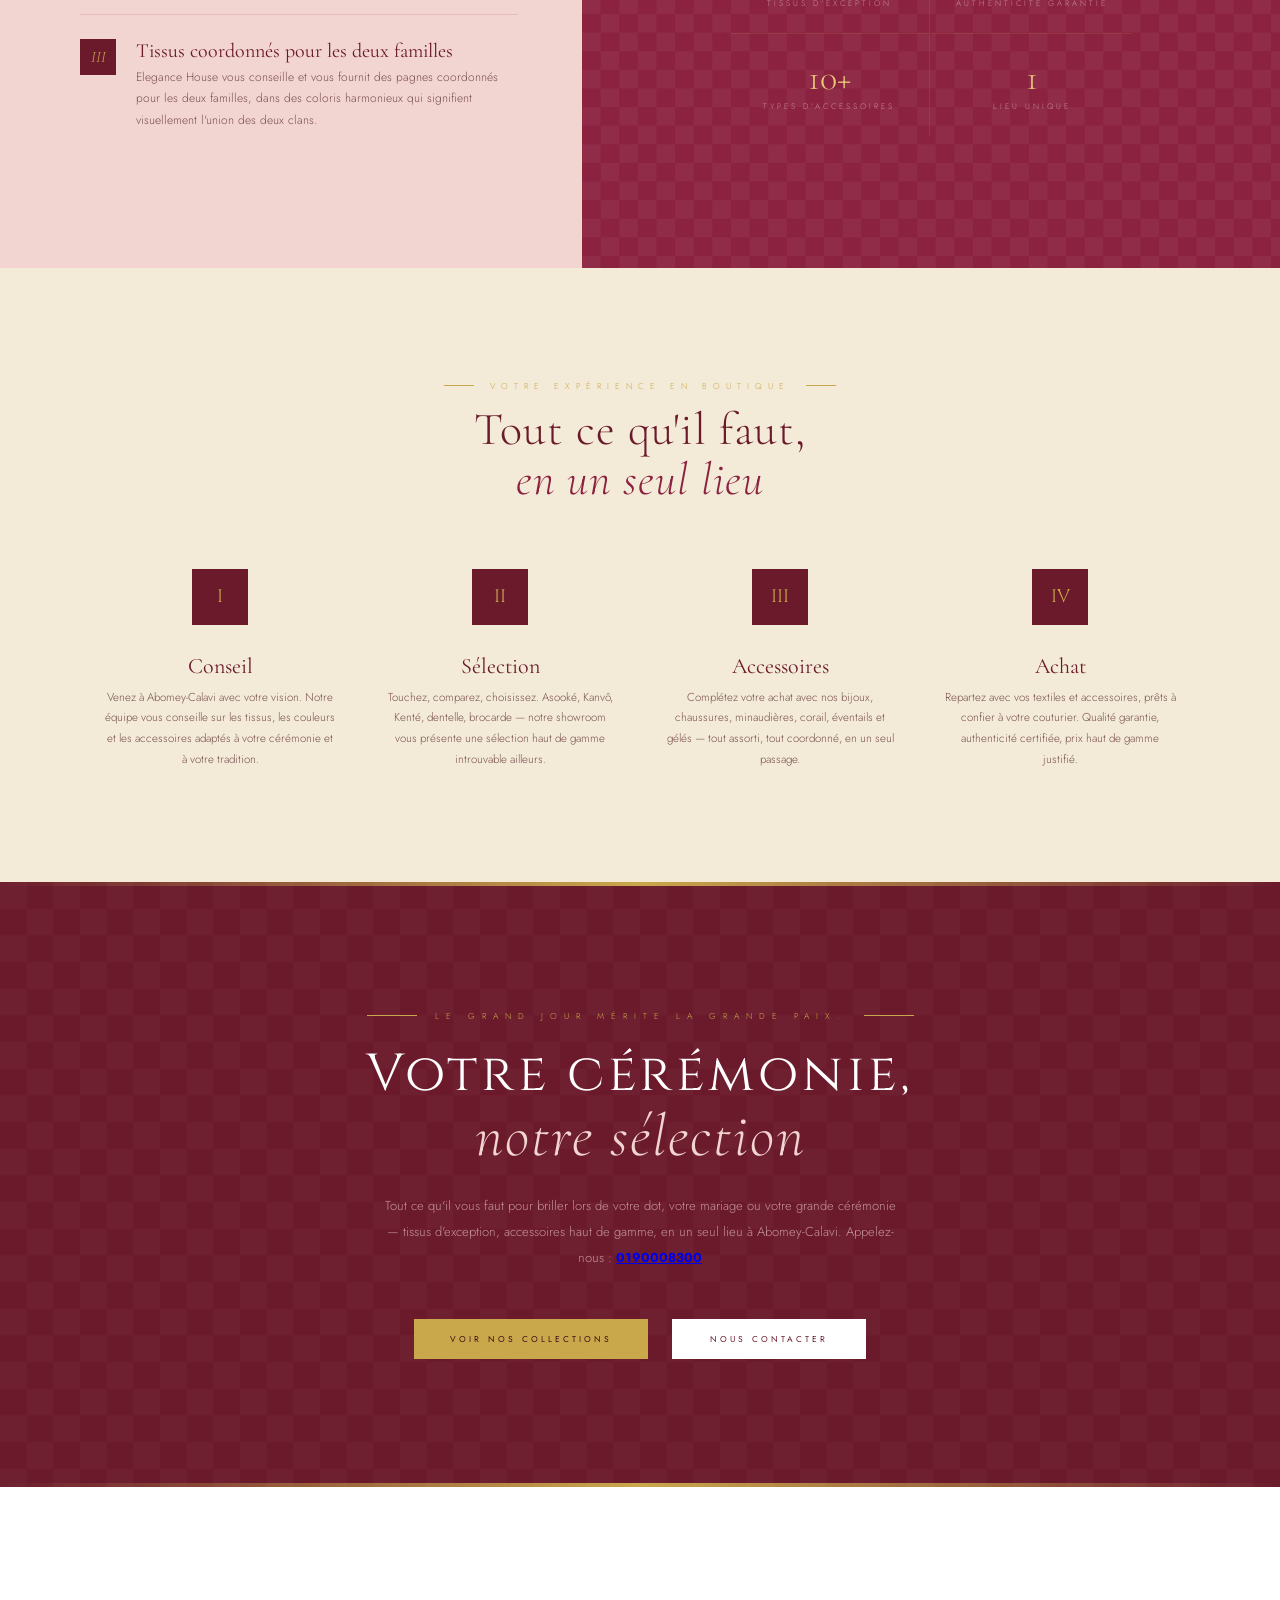
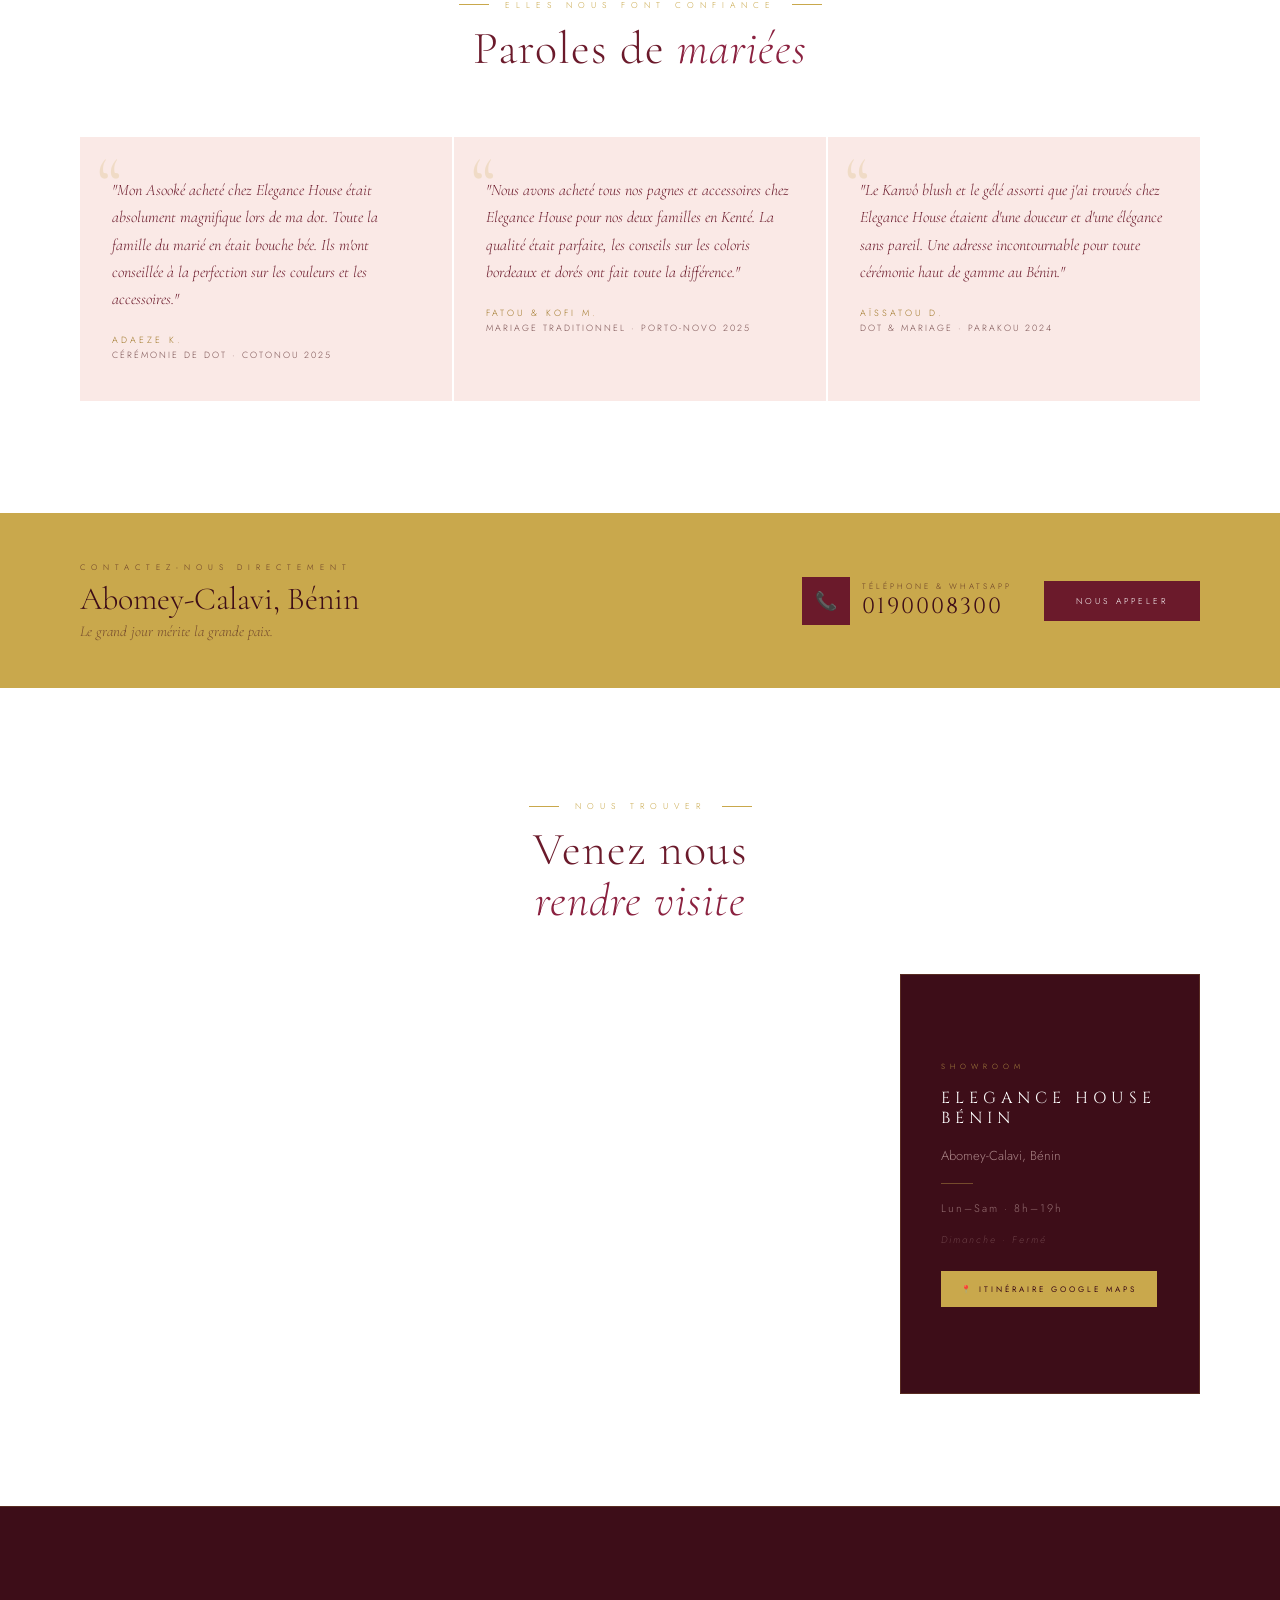
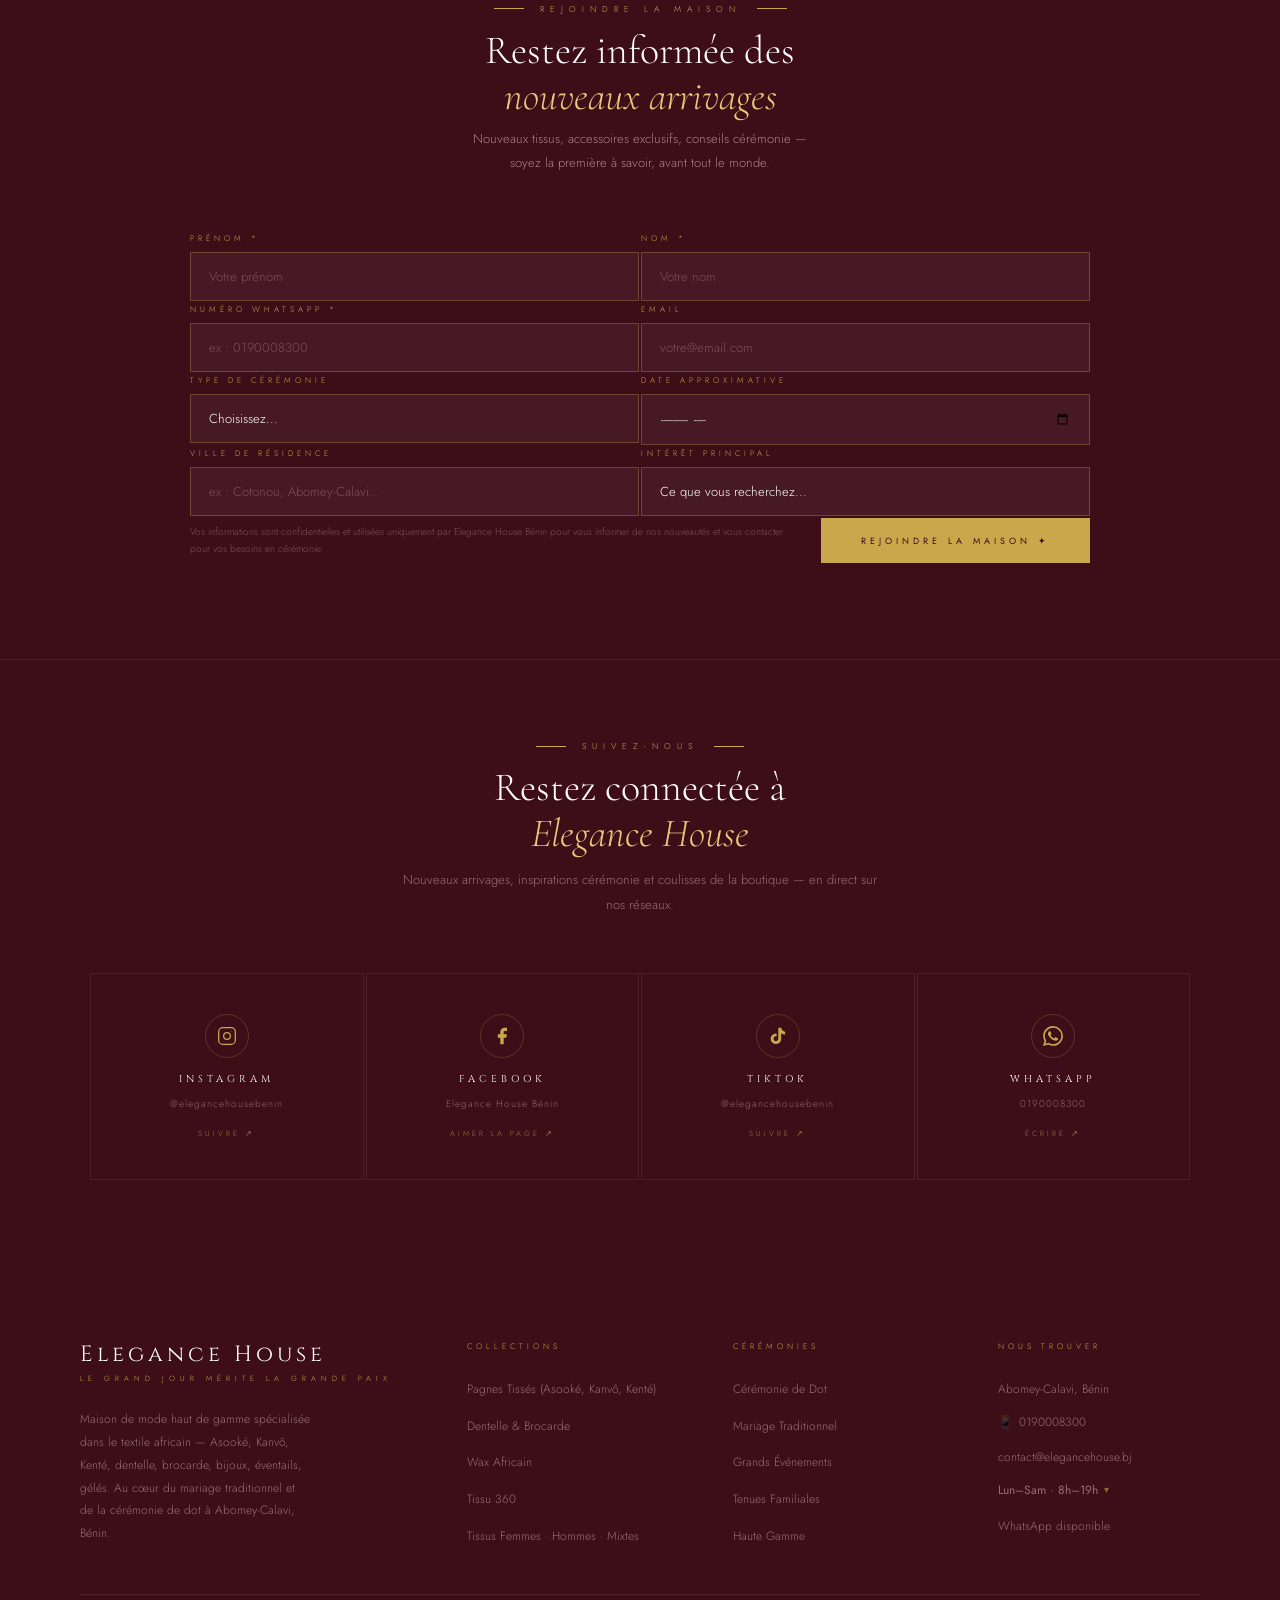
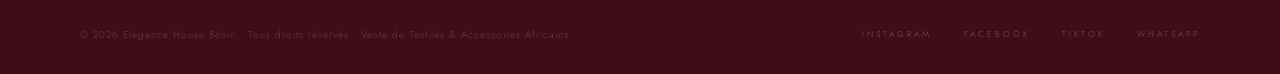
==== commit b5275dda: "amelioration ux" ====
--- a/index.html
+++ b/index.html
@@ -1,9 +1,52 @@
 <!DOCTYPE html>
-<html lang="fr">
+<html lang="fr" prefix="og: https://ogp.me/ns#">
 <head>
   <meta charset="UTF-8">
   <meta name="viewport" content="width=device-width, initial-scale=1.0">
-  <title>Elegance House Bénin — Textiles & Accessoires Africains · Mariage · Dot · Haute Gamme</title>
+
+  <!-- ══ SEO PRIMARY ═══════════════════════════════════════════════════════ -->
+  <title>Elegance House Bénin — Tissus & Accessoires Africains · Mariage · Dot · Haute Gamme</title>
+  <meta name="description" content="Showroom haut de gamme de textiles et accessoires africains à Abomey-Calavi, Bénin. Asooké, Kanvô, Kenté, dentelle, brocarde, wax, bijoux, éventails et gélés — tout pour votre dot, mariage ou grande cérémonie.">
+  <meta name="keywords" content="tissus africains Bénin, pagnes mariage Cotonou, Asooké, Kenté, Kanvô, dentelle, brocarde, wax, accessoires mariée, cérémonie dot Bénin, showroom textile Abomey-Calavi, Elegance House">
+  <meta name="author" content="Elegance House Bénin">
+  <meta name="robots" content="index, follow">
+  <link rel="canonical" href="https://elegancehouse.bj">
+
+  <!-- ══ GÉOLOCALISATION (aide Google à trouver le commerce) ═══════════════ -->
+  <meta name="geo.region" content="BJ-LI">
+  <meta name="geo.placename" content="Abomey-Calavi, Bénin">
+  <meta name="geo.position" content="6.4473;2.3554">
+  <meta name="ICBM" content="6.4473, 2.3554">
+
+  <!-- ══ OPEN GRAPH — aperçu WhatsApp, Facebook, Instagram ════════════════ -->
+  <meta property="og:type" content="website">
+  <meta property="og:url" content="https://elegancehouse.bj">
+  <meta property="og:site_name" content="Elegance House Bénin">
+  <meta property="og:locale" content="fr_BJ">
+  <meta property="og:title" content="Elegance House Bénin — Tissus & Accessoires Africains · Mariage · Dot">
+  <meta property="og:description" content="Showroom haut de gamme à Abomey-Calavi : Asooké, Kanvô, Kenté, dentelle, brocarde, wax, bijoux, éventails & gélés — tout pour votre dot et mariage traditionnel.">
+  <meta property="og:image" content="https://elegancehouse.bj/assets/og-image.jpg">
+  <meta property="og:image:width" content="1200">
+  <meta property="og:image:height" content="630">
+  <meta property="og:image:alt" content="Elegance House Bénin — Tissus et Accessoires Africains Haut de Gamme">
+
+  <!-- ══ TWITTER / X CARD ══════════════════════════════════════════════════ -->
+  <meta name="twitter:card" content="summary_large_image">
+  <meta name="twitter:title" content="Elegance House Bénin — Tissus & Accessoires Africains">
+  <meta name="twitter:description" content="Showroom haut de gamme à Abomey-Calavi : pagnes tissés, dentelle, brocarde, wax, bijoux et accessoires pour vos cérémonies.">
+  <meta name="twitter:image" content="https://elegancehouse.bj/assets/og-image.jpg">
+
+  <!-- ══ FAVICON & MANIFEST ══════════════════════════════════════════════ -->
+  <link rel="icon" type="image/svg+xml" href="/assets/favicon.svg">
+  <link rel="icon" type="image/svg+xml" href="assets/favicon.svg">
+  <link rel="apple-touch-icon" href="assets/favicon.svg">
+  <link rel="manifest" href="assets/site.webmanifest">
+  <meta name="theme-color" content="#3D0D18">
+  <meta name="msapplication-TileColor" content="#3D0D18">
+
+  <!-- ══ POLICES ══════════════════════════════════════════════════════════ -->
+  <link rel="preconnect" href="https://fonts.googleapis.com">
+  <link rel="preconnect" href="https://fonts.gstatic.com" crossorigin>
   <link href="https://fonts.googleapis.com/css2?family=Cormorant+Garamond:ital,wght@0,300;0,400;0,500;1,300;1,400;1,500&family=Cinzel:wght@300;400&family=Jost:wght@200;300;400&display=swap" rel="stylesheet">
   <link rel="stylesheet" href="styles.css">
 </head>
@@ -382,6 +425,42 @@
   </div>
 </div>
 
+<!-- ══ CARTE GOOGLE MAPS ══════════════════════════════════════════════════ -->
+<section class="map-section">
+  <div class="sec-head">
+    <div class="sec-tag">Nous trouver</div>
+    <h2 class="sec-title">Venez nous<br><em>rendre visite</em></h2>
+  </div>
+
+  <div class="map-grid">
+
+    <div class="map-embed-wrap">
+      <iframe
+        id="map-iframe"
+        class="map-iframe"
+        src=""
+        loading="lazy"
+        allowfullscreen
+        title="Elegance House Bénin — Abomey-Calavi">
+      </iframe>
+    </div>
+
+    <div class="map-info">
+      <div class="map-info-tag">Showroom</div>
+      <div class="map-info-name">Elegance House Bénin</div>
+      <p class="map-info-address" data-eh="location">Abomey-Calavi, Bénin</p>
+      <div class="map-info-divider"></div>
+      <div class="map-info-hours" data-eh="hours">Lun–Sam · 8h–19h</div>
+      <div class="map-info-closed">Dimanche · Fermé</div>
+      <a class="map-info-btn" data-eh="maps-url" href="#"
+         target="_blank" rel="noopener noreferrer">
+        📍 Itinéraire Google Maps
+      </a>
+    </div>
+
+  </div>
+</section>
+
 <!-- ══ NEWSLETTER / FICHIER CLIENT ═══════════════════════════════════════ -->
 <section class="newsletter" id="contact">
   <div class="nl-inner">
@@ -466,6 +545,79 @@
   </div>
 </section>
 
+<!-- ══ BLOC RÉSEAUX SOCIAUX ══════════════════════════════════════════════ -->
+<section class="social-section">
+  <div class="social-inner">
+    <div class="social-header">
+      <div class="sec-tag sec-tag--dore">Suivez-nous</div>
+      <h2 class="social-title">Restez connectée à<br><em>Elegance House</em></h2>
+      <p class="social-sub">Nouveaux arrivages, inspirations cérémonie et coulisses de la boutique — en direct sur nos réseaux.</p>
+    </div>
+
+    <div class="social-grid">
+
+      <a class="social-card social-card--instagram"
+         data-eh="instagram" href="#"
+         target="_blank" rel="noopener noreferrer"
+         aria-label="Suivre Elegance House sur Instagram">
+        <div class="social-card-icon">
+          <svg viewBox="0 0 24 24" fill="none" stroke="currentColor" stroke-width="1.5">
+            <rect x="2" y="2" width="20" height="20" rx="5"/>
+            <circle cx="12" cy="12" r="4"/>
+            <circle cx="17.5" cy="6.5" r="0.5" fill="currentColor" stroke="none"/>
+          </svg>
+        </div>
+        <div class="social-card-name">Instagram</div>
+        <div class="social-card-handle">@elegancehousebenin</div>
+        <div class="social-card-cta">Suivre ↗</div>
+      </a>
+
+      <a class="social-card social-card--facebook"
+         data-eh="facebook" href="#"
+         target="_blank" rel="noopener noreferrer"
+         aria-label="Suivre Elegance House sur Facebook">
+        <div class="social-card-icon">
+          <svg viewBox="0 0 24 24" fill="currentColor">
+            <path d="M18 2h-3a5 5 0 0 0-5 5v3H7v4h3v8h4v-8h3l1-4h-4V7a1 1 0 0 1 1-1h3z"/>
+          </svg>
+        </div>
+        <div class="social-card-name">Facebook</div>
+        <div class="social-card-handle">Elegance House Bénin</div>
+        <div class="social-card-cta">Aimer la page ↗</div>
+      </a>
+
+      <a class="social-card social-card--tiktok"
+         data-eh="tiktok" href="#"
+         target="_blank" rel="noopener noreferrer"
+         aria-label="Suivre Elegance House sur TikTok">
+        <div class="social-card-icon">
+          <svg viewBox="0 0 24 24" fill="currentColor">
+            <path d="M19.59 6.69a4.83 4.83 0 0 1-3.77-4.25V2h-3.45v13.67a2.89 2.89 0 0 1-2.88 2.5 2.89 2.89 0 0 1-2.89-2.89 2.89 2.89 0 0 1 2.89-2.89c.28 0 .54.04.79.1V9.01a6.3 6.3 0 0 0-.79-.05 6.34 6.34 0 0 0-6.34 6.34 6.34 6.34 0 0 0 6.34 6.34 6.34 6.34 0 0 0 6.33-6.34V8.81a8.18 8.18 0 0 0 4.78 1.52V6.9a4.85 4.85 0 0 1-1.01-.21z"/>
+          </svg>
+        </div>
+        <div class="social-card-name">TikTok</div>
+        <div class="social-card-handle">@elegancehousebenin</div>
+        <div class="social-card-cta">Suivre ↗</div>
+      </a>
+
+      <a class="social-card social-card--whatsapp"
+         data-eh="whatsapp" href="#"
+         target="_blank" rel="noopener noreferrer"
+         aria-label="Contacter Elegance House sur WhatsApp">
+        <div class="social-card-icon">
+          <svg viewBox="0 0 24 24" fill="currentColor">
+            <path d="M17.472 14.382c-.297-.149-1.758-.867-2.03-.967-.273-.099-.471-.148-.67.15-.197.297-.767.966-.94 1.164-.173.199-.347.223-.644.075-.297-.15-1.255-.463-2.39-1.475-.883-.788-1.48-1.761-1.653-2.059-.173-.297-.018-.458.13-.606.134-.133.298-.347.446-.52.149-.174.198-.298.298-.497.099-.198.05-.371-.025-.52-.075-.149-.669-1.612-.916-2.207-.242-.579-.487-.5-.669-.51-.173-.008-.371-.01-.57-.01-.198 0-.52.074-.792.372-.272.297-1.04 1.016-1.04 2.479 0 1.462 1.065 2.875 1.213 3.074.149.198 2.096 3.2 5.077 4.487.709.306 1.262.489 1.694.625.712.227 1.36.195 1.871.118.571-.085 1.758-.719 2.006-1.413.248-.694.248-1.289.173-1.413-.074-.124-.272-.198-.57-.347m-5.421 7.403h-.004a9.87 9.87 0 0 1-5.031-1.378l-.361-.214-3.741.982.998-3.648-.235-.374a9.86 9.86 0 0 1-1.51-5.26c.001-5.45 4.436-9.884 9.888-9.884 2.64 0 5.122 1.03 6.988 2.898a9.825 9.825 0 0 1 2.893 6.994c-.003 5.45-4.437 9.884-9.885 9.884m8.413-18.297A11.815 11.815 0 0 0 12.05 0C5.495 0 .16 5.335.157 11.892c0 2.096.547 4.142 1.588 5.945L.057 24l6.305-1.654a11.882 11.882 0 0 0 5.683 1.448h.005c6.554 0 11.89-5.335 11.893-11.893a11.821 11.821 0 0 0-3.48-8.413z"/>
+          </svg>
+        </div>
+        <div class="social-card-name">WhatsApp</div>
+        <div class="social-card-handle">0190008300</div>
+        <div class="social-card-cta">Écrire ↗</div>
+      </a>
+
+    </div>
+  </div>
+</section>
+
 <!-- ══ FOOTER — liens de contact depuis content.json via data-eh ══════════ -->
 <footer>
   <div class="footer-top">
@@ -498,9 +650,20 @@
       <div class="f-col-title">Nous Trouver</div>
       <ul class="f-links">
         <li><a href="#contact" data-eh="location">Abomey-Calavi, Bénin</a></li>
-        <li><a data-eh="phone-href" href="tel:0190008300">📞 <span data-eh="phone-text">0190008300</span></a></li>
+        <li><a data-eh="phone-href" href="#" class="f-link-wa">
+          📱 <span data-eh="phone-text">0190008300</span>
+        </a></li>
         <li><a data-eh="email-href" href="mailto:contact@elegancehouse.bj">contact@elegancehouse.bj</a></li>
-        <li><a href="#contact" data-eh="hours">Lun–Sam : 8h–19h</a></li>
+        <li class="f-hours-li">
+          <button type="button" class="f-hours-btn" id="f-hours-btn" aria-expanded="false">
+            <span data-eh="hours">Lun–Sam · 8h–19h</span>
+            <span class="f-hours-arrow">▾</span>
+          </button>
+          <div class="f-hours-popup" id="f-hours-popup" hidden>
+            <div class="f-hours-popup-title">Horaires d'ouverture</div>
+            <ul class="f-hours-list" id="f-hours-list"></ul>
+          </div>
+        </li>
         <li><a data-eh="whatsapp" href="#">WhatsApp disponible</a></li>
       </ul>
     </div>
--- a/styles.css
+++ b/styles.css
@@ -1129,6 +1129,293 @@
 }
 
 /* ════════════════════════════════════════════════════
+   SECTION CARTE GOOGLE MAPS
+════════════════════════════════════════════════════ */
+.map-section {
+  padding: 7rem 5rem;
+  background: var(--blanc);
+}
+.map-section .sec-head { margin-bottom: 3rem; }
+
+/* ── Grille carte + info ───────────────────────────── */
+.map-grid {
+  display: grid;
+  grid-template-columns: 1fr 300px;
+  gap: 3px;
+}
+
+/* ── Iframe ────────────────────────────────────────── */
+.map-embed-wrap {
+  position: relative;
+  overflow: hidden;
+  min-height: 420px;
+}
+.map-iframe {
+  position: absolute; inset: 0;
+  width: 100%; height: 100%;
+  border: none; display: block;
+  filter: saturate(0.85) contrast(1.05);
+}
+
+/* ── Panneau info (style card tissus) ──────────────── */
+.map-info {
+  background: var(--vin3);
+  border: 0.5px solid rgba(201,168,76,0.2);
+  padding: 3rem 2.5rem;
+  display: flex; flex-direction: column;
+  justify-content: center; gap: 1rem;
+}
+.map-info-tag {
+  font-size: 7.5px; letter-spacing: 5px; text-transform: uppercase;
+  color: var(--dore); opacity: 0.8;
+}
+.map-info-name {
+  font-family: 'Cinzel', serif;
+  font-size: 16px; font-weight: 300; letter-spacing: 5px;
+  color: var(--blanc); text-transform: uppercase; line-height: 1.3;
+}
+.map-info-divider {
+  width: 32px; height: 0.5px;
+  background: var(--dore); opacity: 0.4;
+}
+.map-info-address {
+  font-size: 13px; color: rgba(242,212,208,0.6);
+  line-height: 1.7; margin: 0;
+}
+.map-info-hours {
+  font-size: 11px; letter-spacing: 2px;
+  color: rgba(242,212,208,0.5);
+}
+.map-info-closed {
+  font-size: 10px; letter-spacing: 2px;
+  color: rgba(242,212,208,0.25); font-style: italic;
+}
+.map-info-btn {
+  margin-top: 0.5rem;
+  display: inline-flex; align-items: center; gap: 8px;
+  align-self: flex-start;
+  padding: 12px 20px;
+  background: var(--dore); color: var(--vin3);
+  text-decoration: none;
+  font-family: 'Jost', sans-serif;
+  font-size: 8px; letter-spacing: 3px; text-transform: uppercase;
+  font-weight: 400; transition: background 0.25s, transform 0.2s;
+}
+.map-info-btn:hover { background: var(--dore2); transform: translateY(-2px); }
+
+/* ── Responsive carte ─────────────────────────────── */
+@media (max-width: 1100px) {
+  .map-section { padding: 5rem 2.5rem; }
+  .map-grid    { grid-template-columns: 1fr; }
+  .map-embed-wrap { min-height: 320px; }
+  .map-info    { padding: 2.5rem 2.5rem; flex-direction: row; flex-wrap: wrap; gap: 1.5rem; align-items: center; }
+  .map-info-name    { width: 100%; }
+  .map-info-divider { display: none; }
+}
+@media (max-width: 768px) {
+  .map-section  { padding: 4rem 1.5rem; }
+  .map-embed-wrap { min-height: 260px; }
+  .map-info     { padding: 2rem 1.5rem; flex-direction: column; }
+  .map-info-btn { width: 100%; justify-content: center; }
+}
+
+/* ══ LIEN WHATSAPP (footer téléphone) ══════════════ */
+.f-link-wa {
+  display: flex; align-items: center; gap: 6px;
+}
+.f-link-wa:hover { color: #25D366 !important; }
+
+/* ══ POPUP HORAIRES ════════════════════════════════ */
+.f-hours-li {
+  position: relative;
+}
+.f-hours-btn {
+  background: none; border: none; padding: 0;
+  font-family: 'Jost', sans-serif;
+  font-size: 12px; color: rgba(242,212,208,0.5);
+  cursor: pointer; text-align: left;
+  display: flex; align-items: center; gap: 6px;
+  transition: color 0.25s;
+}
+.f-hours-btn:hover { color: var(--dore); }
+.f-hours-btn[aria-expanded="true"] .f-hours-arrow { transform: rotate(180deg); }
+.f-hours-arrow {
+  font-size: 10px; color: var(--dore);
+  opacity: 0.6; transition: transform 0.25s;
+  display: inline-block;
+}
+
+.f-hours-popup {
+  position: absolute;
+  bottom: calc(100% + 10px); left: 0;
+  min-width: 220px;
+  background: var(--vin3);
+  border: 0.5px solid rgba(201,168,76,0.35);
+  padding: 1rem 1.25rem;
+  z-index: 100;
+  animation: popupIn 0.2s ease both;
+}
+.f-hours-popup::after {
+  content: '';
+  position: absolute; bottom: -6px; left: 18px;
+  width: 10px; height: 10px;
+  background: var(--vin3);
+  border-right: 0.5px solid rgba(201,168,76,0.35);
+  border-bottom: 0.5px solid rgba(201,168,76,0.35);
+  transform: rotate(45deg);
+}
+@keyframes popupIn {
+  from { opacity: 0; transform: translateY(6px); }
+  to   { opacity: 1; transform: translateY(0); }
+}
+.f-hours-popup-title {
+  font-size: 7.5px; letter-spacing: 4px; text-transform: uppercase;
+  color: var(--dore); margin-bottom: 0.75rem;
+  padding-bottom: 0.5rem;
+  border-bottom: 0.5px solid rgba(201,168,76,0.2);
+}
+.f-hours-list {
+  list-style: none; display: flex; flex-direction: column; gap: 0.45rem;
+}
+.f-hours-list li {
+  display: flex; justify-content: space-between; align-items: center;
+  gap: 1.5rem;
+}
+.f-hours-day {
+  font-size: 11px; color: rgba(242,212,208,0.6);
+}
+.f-hours-time {
+  font-size: 11px; font-weight: 400;
+  letter-spacing: 0.5px;
+}
+.f-hours-time--open   { color: rgba(242,212,208,0.85); }
+.f-hours-time--closed { color: rgba(242,212,208,0.3); font-style: italic; }
+
+/* Jour actuel surligné */
+.f-hours-today .f-hours-day  { color: var(--dore); font-weight: 400; }
+.f-hours-today .f-hours-time { color: var(--dore2); }
+
+/* Popup en dessous sur petit footer */
+@media (max-width: 768px) {
+  .f-hours-popup {
+    bottom: auto; top: calc(100% + 10px);
+    left: 0; right: 0; min-width: 0;
+  }
+  .f-hours-popup::after {
+    bottom: auto; top: -6px;
+    transform: rotate(225deg);
+  }
+}
+
+/* ══ SEC-TAG variante ══════════════════════════════ */
+.sec-tag--dore { color: var(--dore); }
+.sec-tag--dore::before,
+.sec-tag--dore::after { background: var(--dore); }
+
+/* ════════════════════════════════════════════════════
+   BLOC RÉSEAUX SOCIAUX
+════════════════════════════════════════════════════ */
+.social-section {
+  background: var(--vin3);
+  border-top: 0.5px solid rgba(201,168,76,0.15);
+  padding: 5rem 5rem;
+}
+.social-inner { max-width: 1100px; margin: 0 auto; }
+
+.social-header { text-align: center; margin-bottom: 3.5rem; }
+.social-title {
+  font-family: 'Cormorant Garamond', serif;
+  font-size: 40px; font-weight: 300; color: var(--blanc);
+  line-height: 1.15; margin-bottom: 0.75rem;
+}
+.social-title em { color: var(--dore2); font-style: italic; }
+.social-sub {
+  font-size: 13px; color: rgba(242,212,208,0.5);
+  line-height: 1.9; max-width: 480px; margin: 0 auto;
+}
+
+/* ── Grille 4 cartes ──────────────────────────────── */
+.social-grid {
+  display: grid;
+  grid-template-columns: repeat(4, 1fr);
+  gap: 2px;
+}
+
+.social-card {
+  display: flex; flex-direction: column; align-items: center;
+  justify-content: center; gap: 0.6rem;
+  padding: 2.5rem 1.5rem;
+  text-decoration: none;
+  border: 0.5px solid rgba(201,168,76,0.12);
+  transition: border-color 0.3s, background 0.3s, transform 0.25s;
+  text-align: center;
+  position: relative; overflow: hidden;
+}
+.social-card::before {
+  content: '';
+  position: absolute; inset: 0;
+  background: currentColor;
+  opacity: 0; transition: opacity 0.3s;
+}
+.social-card:hover {
+  border-color: rgba(201,168,76,0.4);
+  transform: translateY(-4px);
+}
+.social-card:hover::before { opacity: 0.04; }
+
+/* Couleurs d'accentuation par réseau */
+.social-card--instagram { color: #E1306C; }
+.social-card--facebook  { color: #1877F2; }
+.social-card--tiktok    { color: #EE1D52; }
+.social-card--whatsapp  { color: #25D366; }
+
+/* Icône */
+.social-card-icon {
+  width: 44px; height: 44px;
+  border: 0.5px solid rgba(201,168,76,0.25);
+  border-radius: 50%;
+  display: flex; align-items: center; justify-content: center;
+  margin-bottom: 0.25rem;
+  transition: border-color 0.3s;
+}
+.social-card:hover .social-card-icon { border-color: currentColor; }
+.social-card-icon svg {
+  width: 20px; height: 20px;
+  color: var(--dore);
+  transition: color 0.3s;
+}
+.social-card:hover .social-card-icon svg { color: currentColor; }
+
+/* Textes */
+.social-card-name {
+  font-family: 'Cinzel', serif;
+  font-size: 10px; letter-spacing: 4px;
+  color: var(--blanc); text-transform: uppercase;
+}
+.social-card-handle {
+  font-size: 10px; letter-spacing: 1px;
+  color: rgba(242,212,208,0.45);
+}
+.social-card-cta {
+  margin-top: 0.5rem;
+  font-size: 7.5px; letter-spacing: 3px; text-transform: uppercase;
+  color: var(--dore); opacity: 0.7;
+  transition: opacity 0.2s;
+}
+.social-card:hover .social-card-cta { opacity: 1; }
+
+/* ── Responsive social ────────────────────────────── */
+@media (max-width: 768px) {
+  .social-section { padding: 4rem 1.5rem; }
+  .social-title   { font-size: 28px; }
+  .social-grid    { grid-template-columns: 1fr 1fr; gap: 2px; }
+  .social-card    { padding: 2rem 1rem; }
+}
+@media (max-width: 400px) {
+  .social-grid { grid-template-columns: 1fr; }
+}
+
+/* ════════════════════════════════════════════════════
    RESPONSIVE — Mobile-first
    Breakpoints : Tablet ≤ 1100px · Mobile ≤ 768px
 ════════════════════════════════════════════════════ */
@@ -1211,30 +1498,79 @@
   /* ── Nav mobile ── */
   nav { padding: 1rem 1.5rem; }
 
-  .nav-cta-desktop { display: none; }
+  /* Le hamburger devient visible, le CTA desktop disparaît */
+  .nav-cta-desktop { display: none !important; }
   .nav-hamburger   { display: flex; }
 
-  /* Nav links → overlay plein écran */
+  /* Barres du hamburger — bien contrastées sur fond crème de la nav */
+  .nav-hamburger span { background: var(--vin); }
+
+  /* ── Overlay menu mobile : fond sombre luxury ── */
   .nav-links {
     position: fixed; inset: 0; z-index: 190;
-    flex-direction: column; align-items: center; justify-content: center;
-    gap: 2.5rem;
-    background: rgba(250,245,238,0.98);
-    -webkit-backdrop-filter: blur(20px);
-    backdrop-filter: blur(20px);
+    flex-direction: column;
+    align-items: stretch; justify-content: center;
+    gap: 0;
+    background: var(--vin3);
+    border-left: 1px solid rgba(201,168,76,0.18);
     transform: translateX(100%);
     transition: transform 0.35s cubic-bezier(0.4,0,0.2,1);
+    padding: 5rem 0 3rem;
+    overflow-y: auto;
   }
   .nav-links.is-open { transform: translateX(0); }
+
+  /* Barres hamburger deviennent blanches sur fond sombre */
+  .nav-links.is-open ~ .nav-hamburger span,
+  .nav-hamburger.is-open span { background: var(--dore); }
+
+  /* Chaque item de nav */
+  .nav-links > li {
+    border-bottom: 0.5px solid rgba(201,168,76,0.1);
+  }
+  .nav-links > li:first-child {
+    border-top: 0.5px solid rgba(201,168,76,0.1);
+  }
+
+  /* Liens : texte clair sur fond sombre */
   .nav-links a {
-    font-size: 12px; letter-spacing: 4px;
+    display: block;
+    font-size: 10px; letter-spacing: 5px;
+    color: rgba(242,212,208,0.7);
+    padding: 1.2rem 2rem;
+    text-align: left;
+    transition: color 0.2s, padding-left 0.2s;
   }
+  .nav-links a:hover {
+    color: var(--dore);
+    padding-left: 2.5rem;
+  }
+  /* Supprimer l'underline animé desktop */
+  .nav-links a::after { display: none; }
+
+  /* ── Bouton "Prendre RDV" dans l'overlay ── */
   .nav-links-cta-mobile {
-    display: block; margin-top: 1rem;
+    border-bottom: none !important;
+    padding: 2rem 2rem 0;
+    display: block;
   }
   .nav-links-cta-mobile .nav-cta {
-    display: inline-block;
+    /* Reset navigateur */
+    -webkit-appearance: none;
+    appearance: none;
+    display: block; width: 100%;
+    /* Style explicite */
+    font-family: 'Jost', sans-serif;
+    font-size: 9px; letter-spacing: 4px;
+    text-transform: uppercase; font-weight: 300;
+    padding: 15px 20px;
+    background: var(--dore);
+    color: var(--vin3);
+    border: none; outline: none;
+    cursor: pointer; text-align: center;
+    transition: background 0.25s;
   }
+  .nav-links-cta-mobile .nav-cta:hover { background: var(--dore2); }
 
   /* ── Hero ── */
   .hero-left   { padding: 6rem 1.5rem 4rem; }
@@ -1348,6 +1684,36 @@
   .sec-title         { font-size: 26px; }
 }
 
+/* ════════════════════════════════════════════════════
+   ANIMATIONS AU SCROLL — IntersectionObserver
+   .anim-up est ajouté par JS. Dès qu'un élément entre
+   dans le viewport, .is-visible est ajouté → transition.
+════════════════════════════════════════════════════ */
+
+.anim-up {
+  opacity: 0;
+  transform: translateY(22px);
+  transition: opacity 0.65s ease, transform 0.65s ease;
+}
+.anim-up.is-visible {
+  opacity: 1;
+  transform: translateY(0);
+}
+
+/* Délais de décalage pour les cartes en grille */
+.anim-up[data-delay="1"] { transition-delay: 0.08s; }
+.anim-up[data-delay="2"] { transition-delay: 0.16s; }
+.anim-up[data-delay="3"] { transition-delay: 0.24s; }
+.anim-up[data-delay="4"] { transition-delay: 0.32s; }
+.anim-up[data-delay="5"] { transition-delay: 0.40s; }
+.anim-up[data-delay="6"] { transition-delay: 0.48s; }
+.anim-up[data-delay="7"] { transition-delay: 0.56s; }
+
+/* Désactiver les délais sur mobile pour la performance */
+@media (max-width: 768px) {
+  .anim-up[data-delay] { transition-delay: 0s; }
+}
+
 /* ══ ANIMATIONS ═════════════════════════════════════ */
 @keyframes fadeUp {
   from { opacity: 0; transform: translateY(28px); }
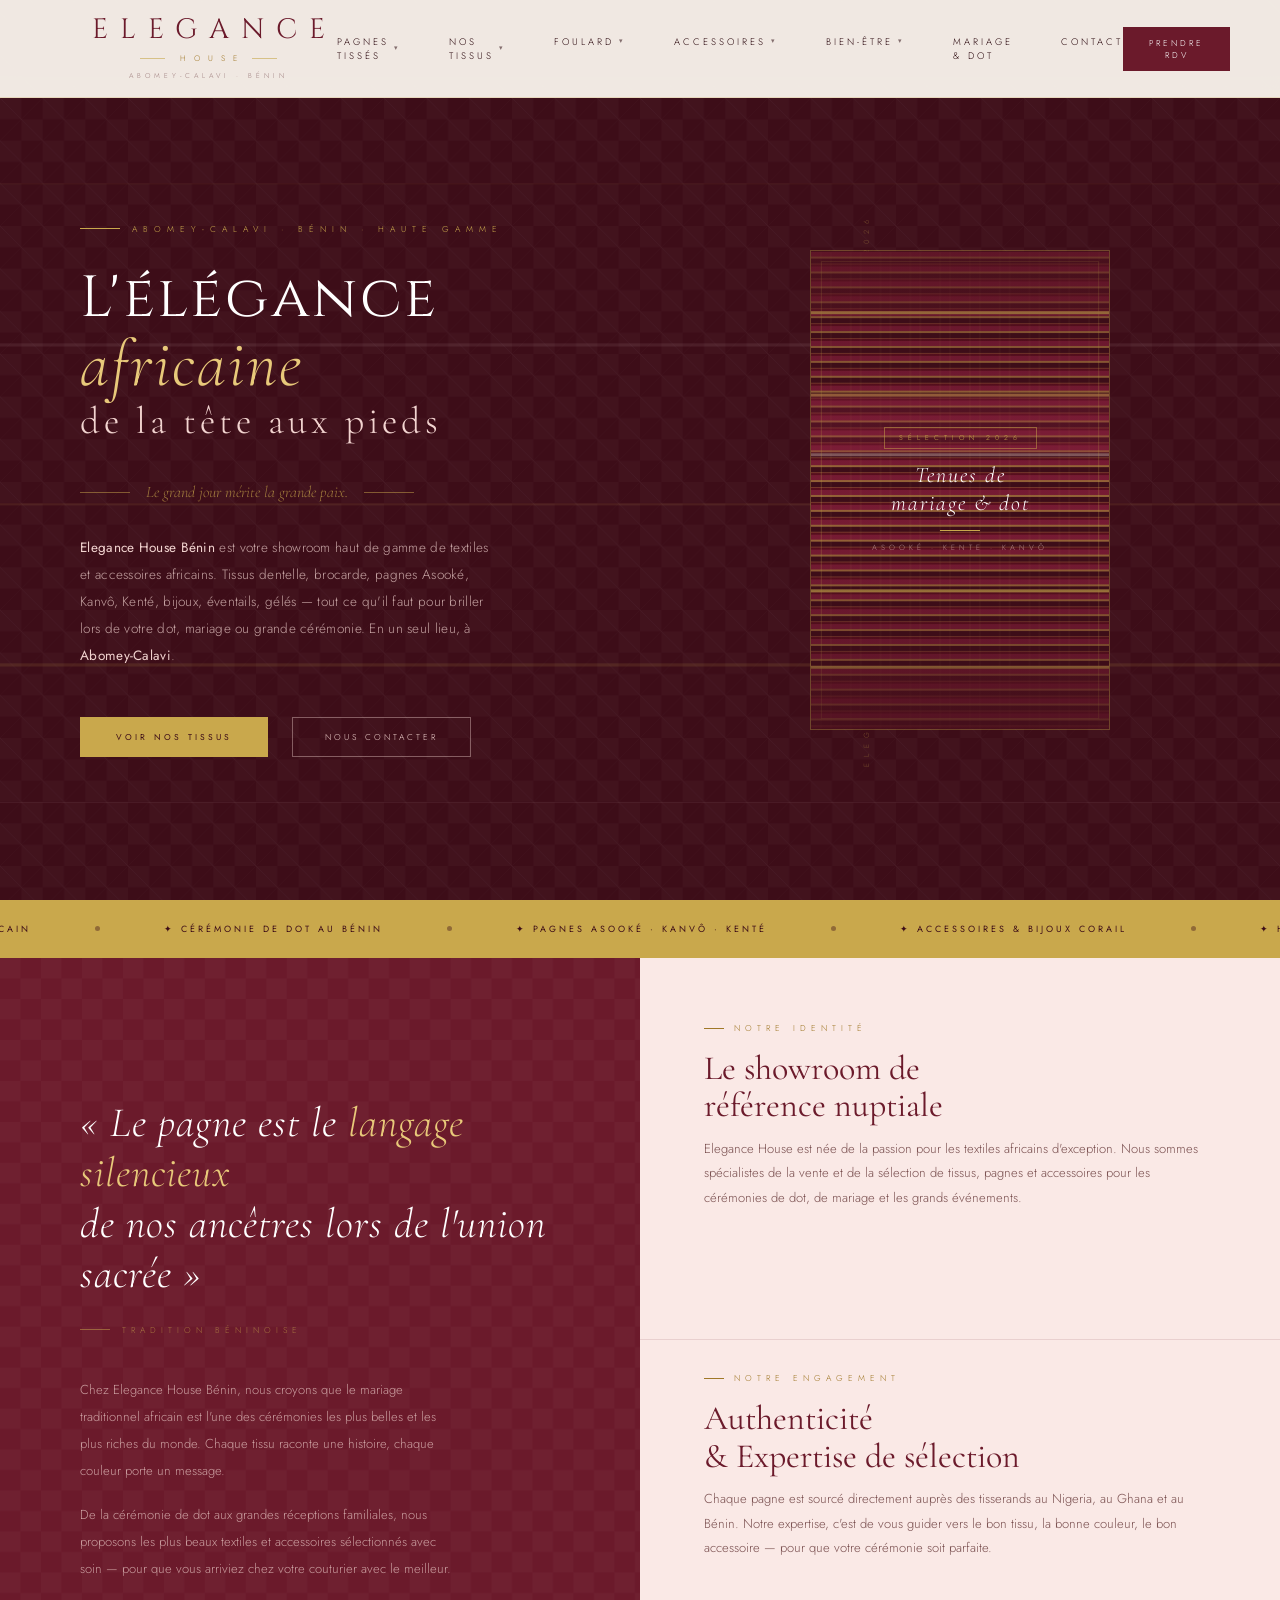
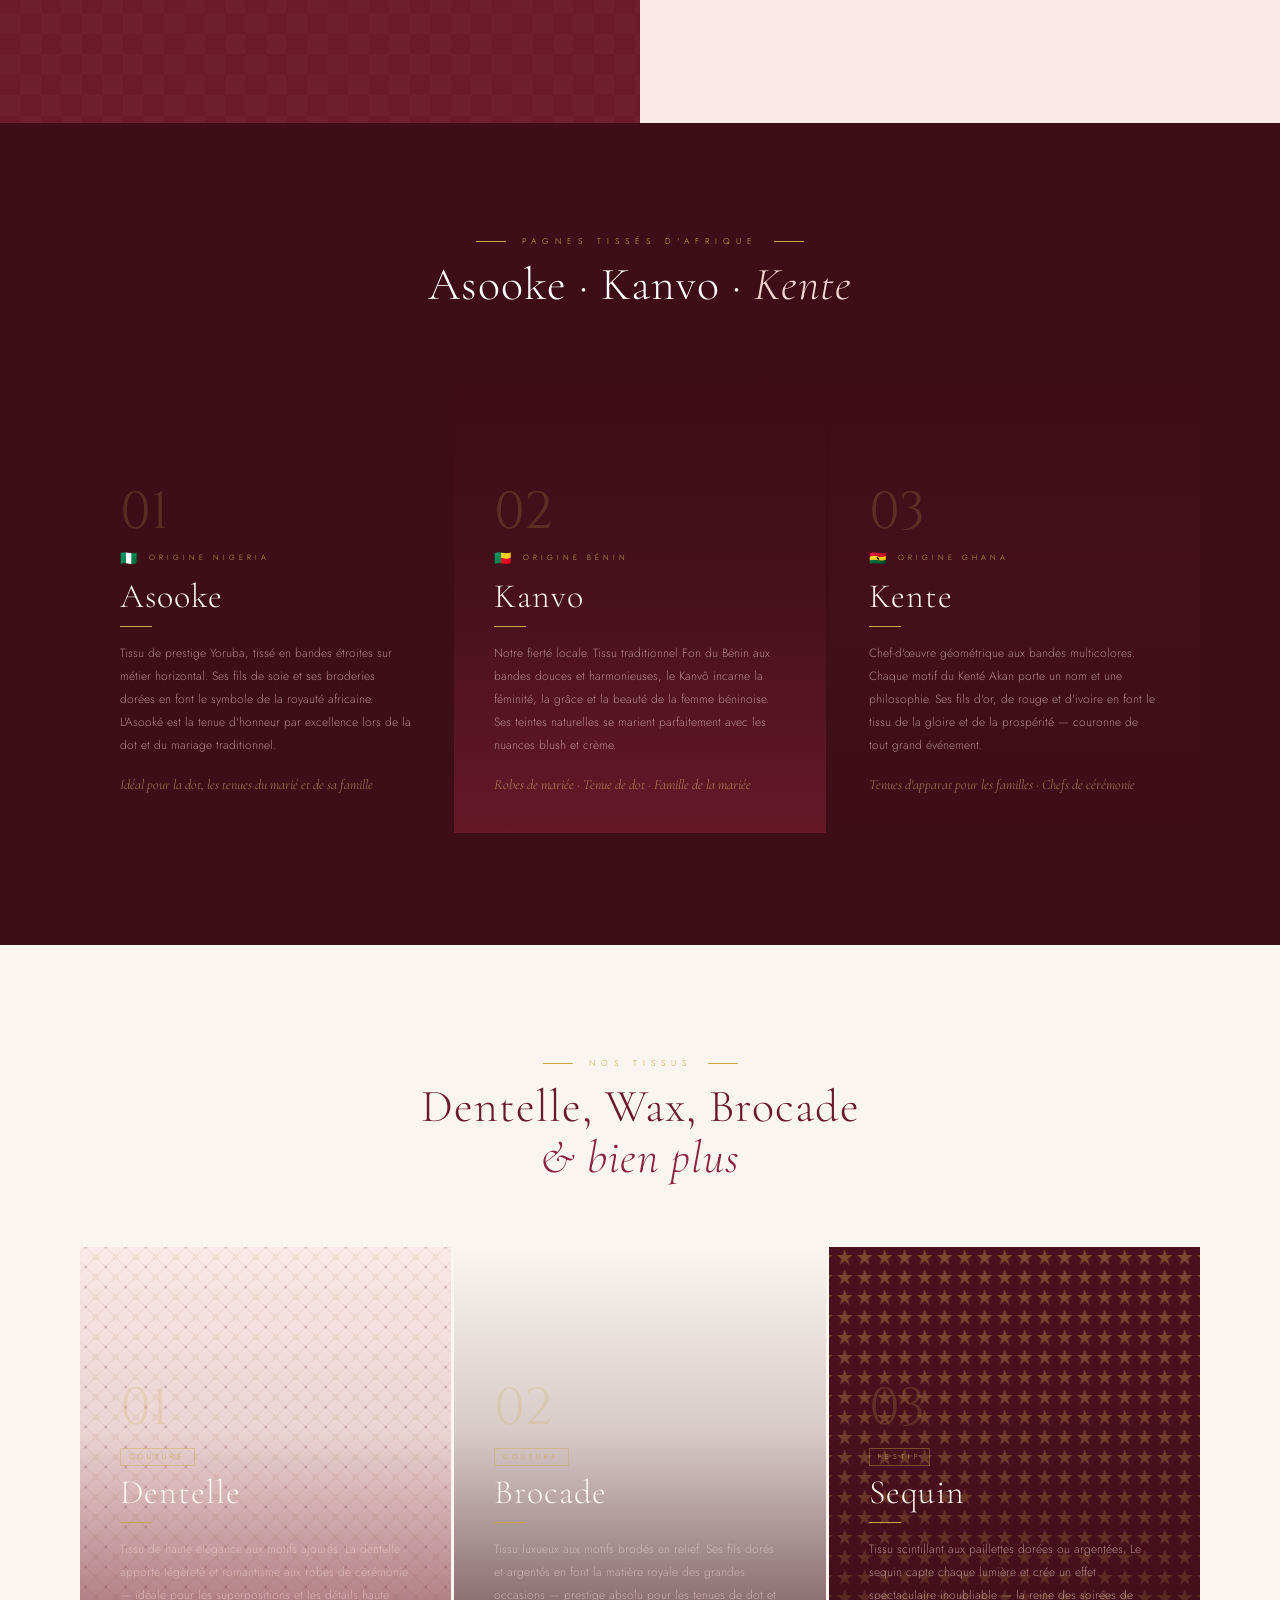
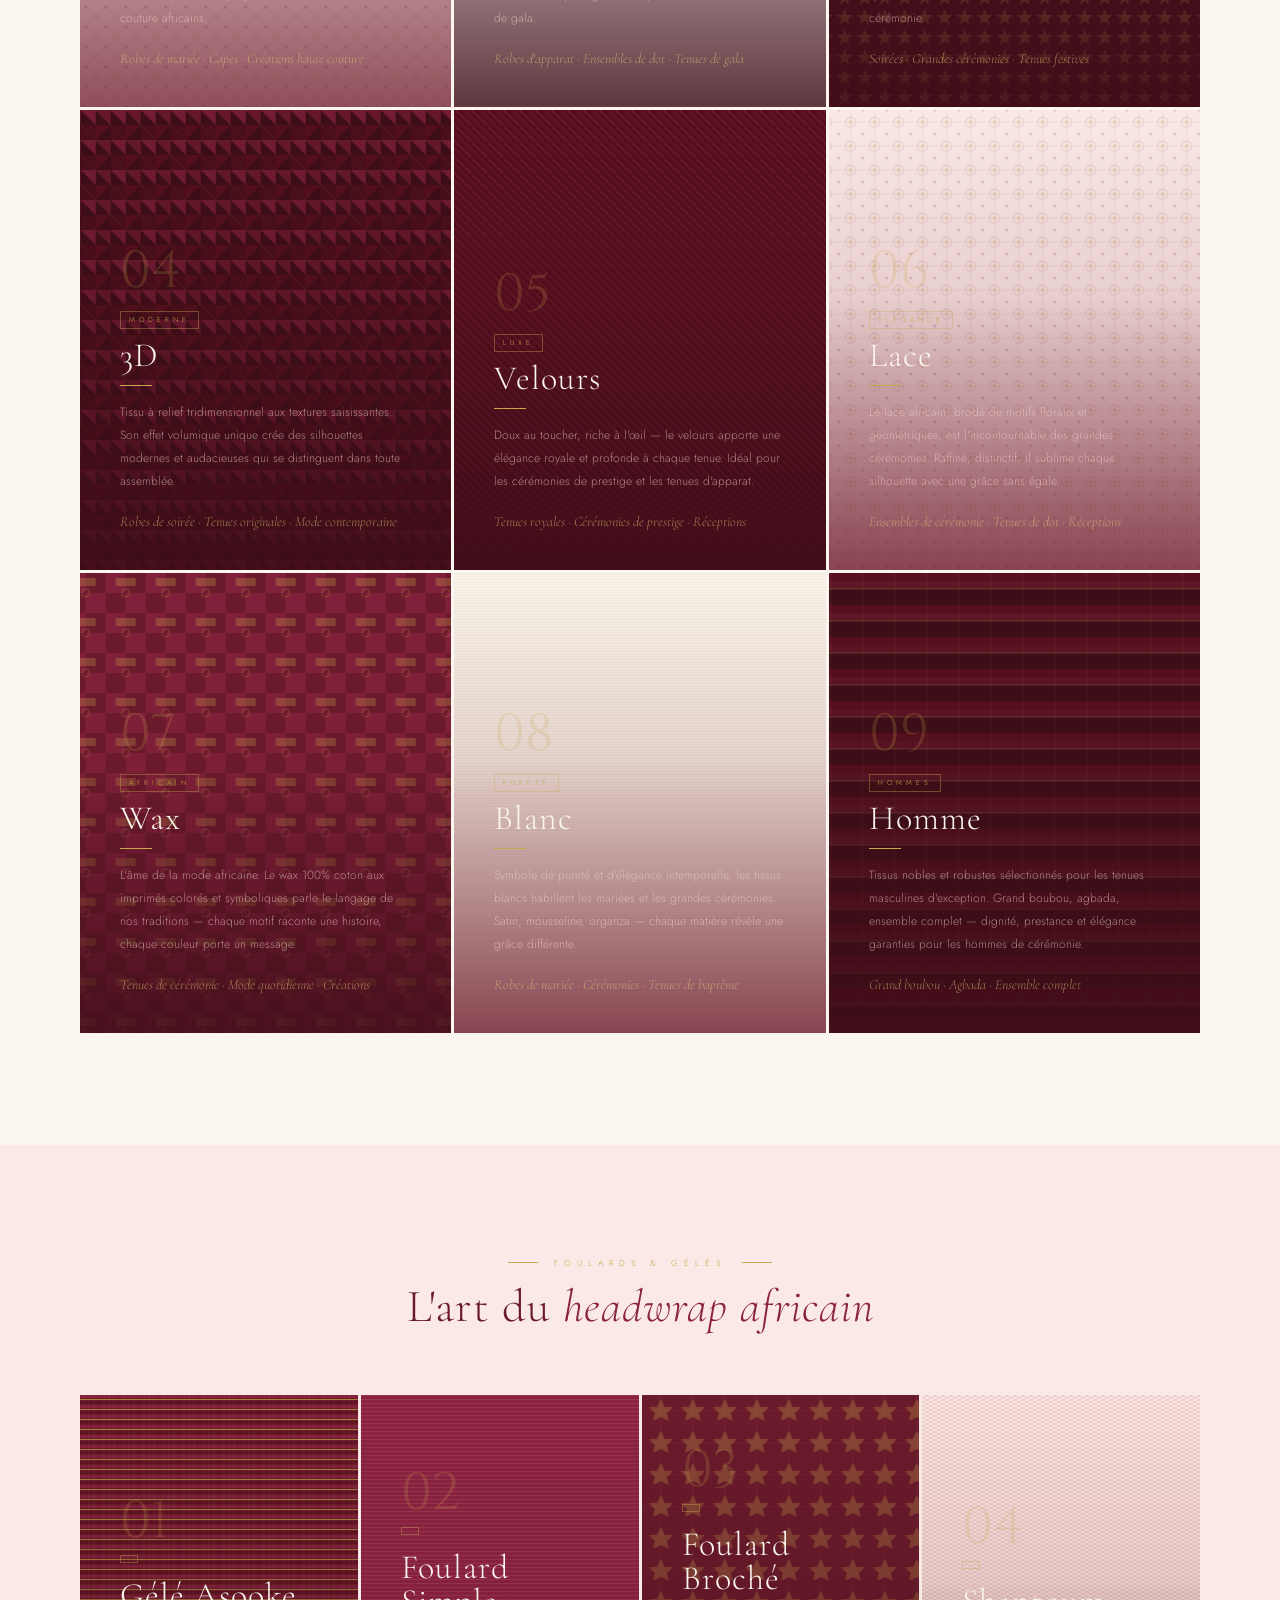
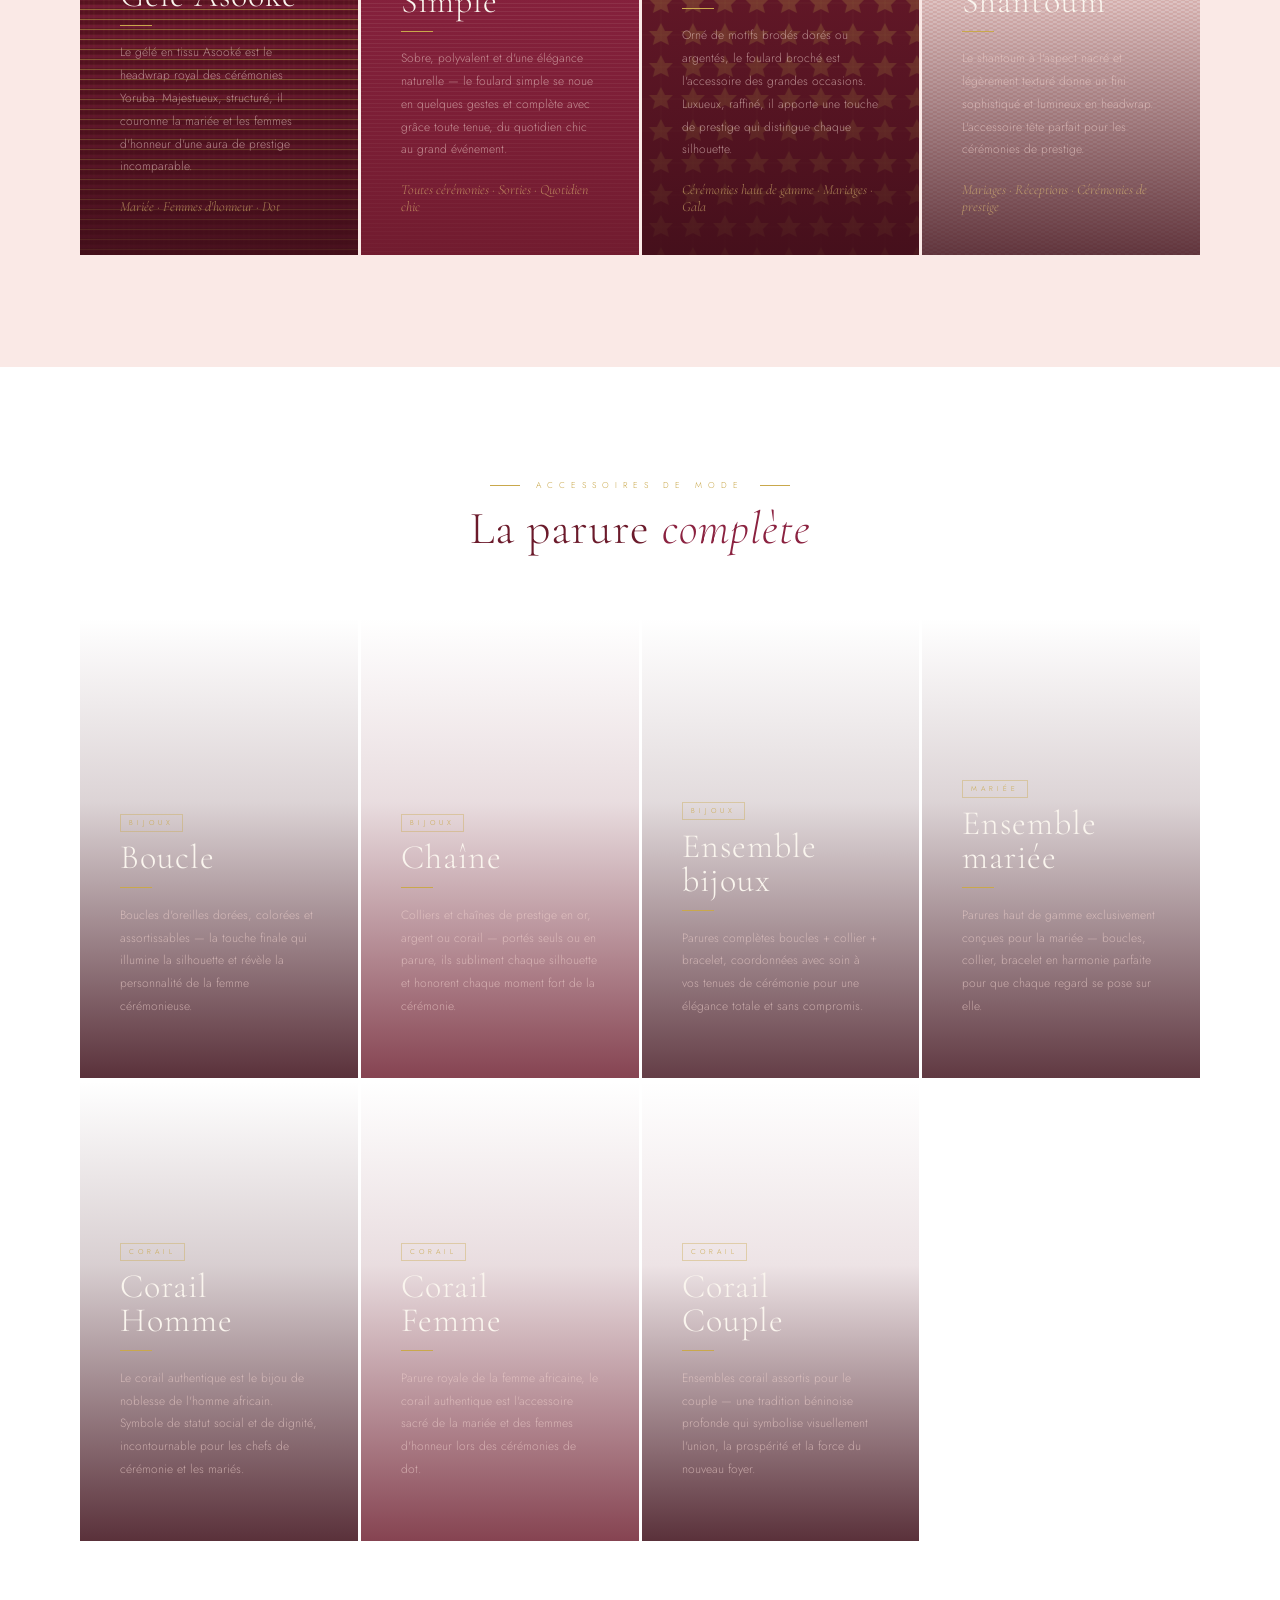
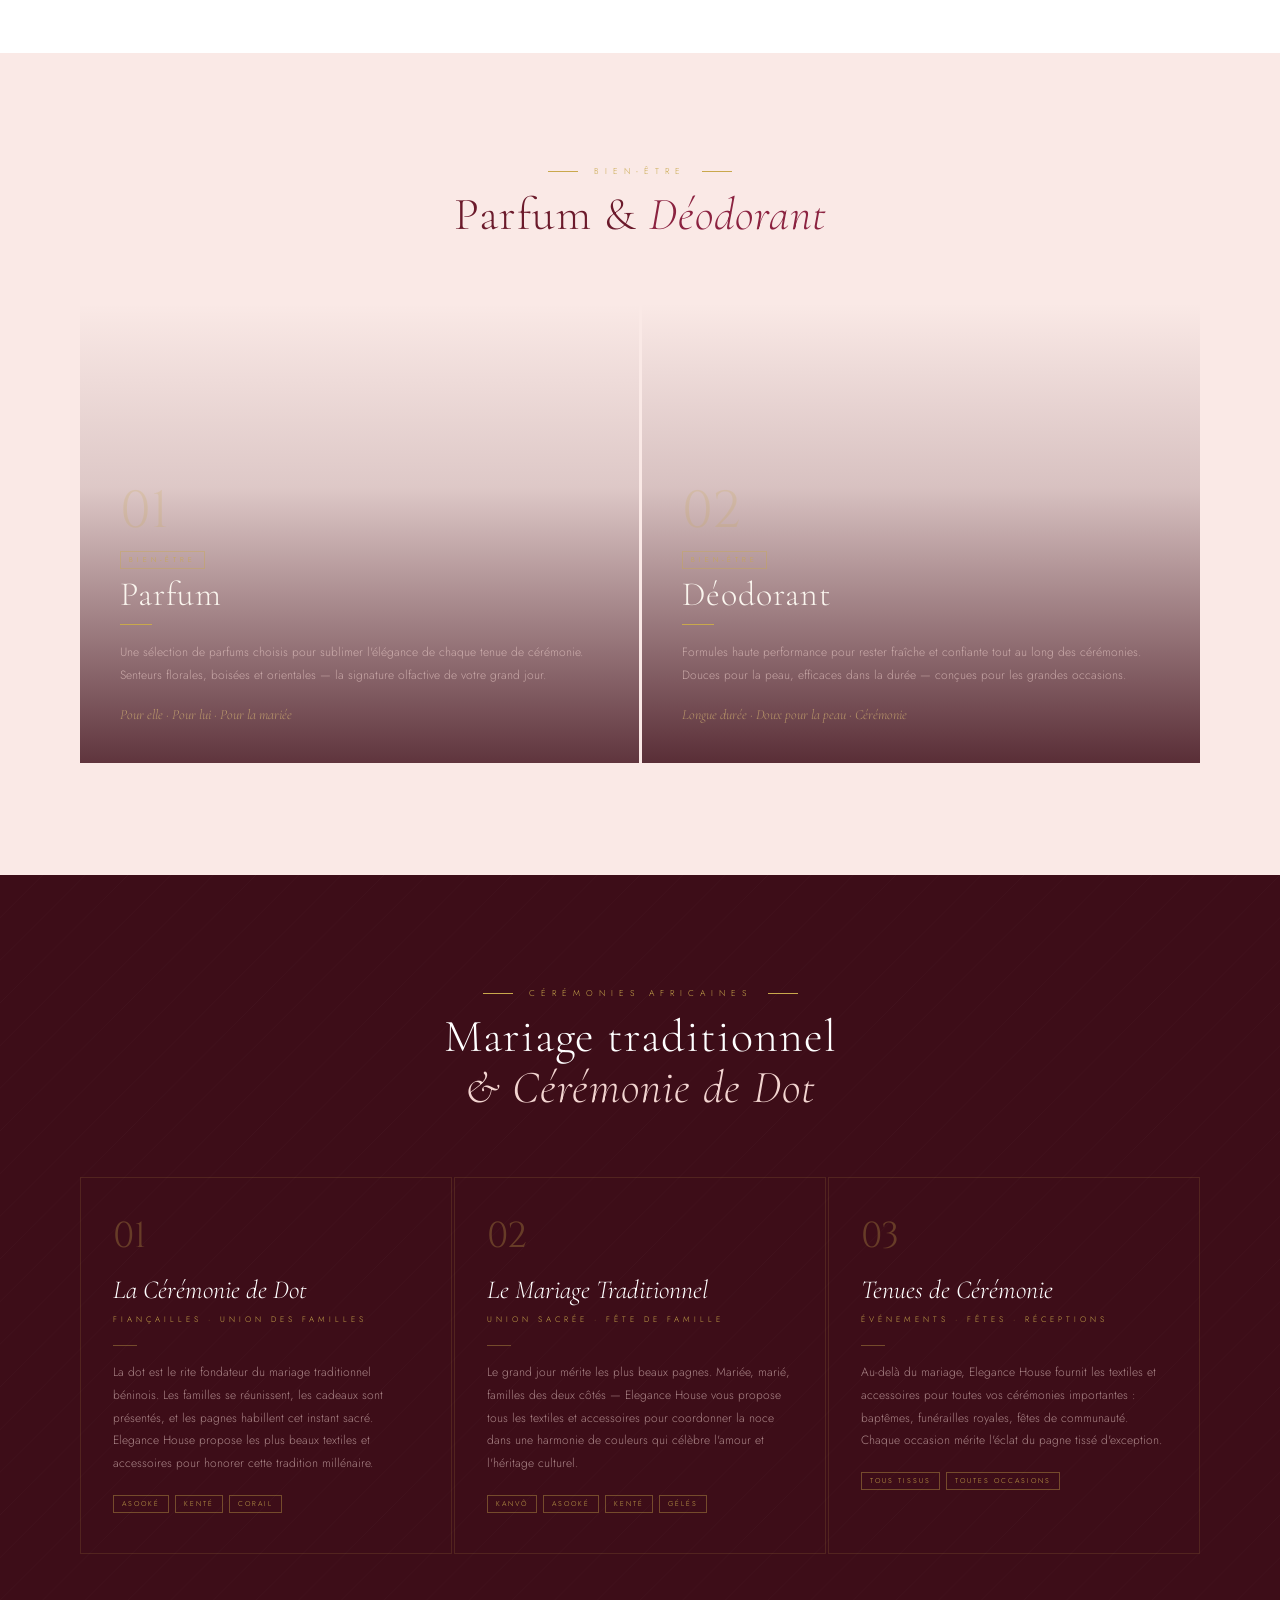
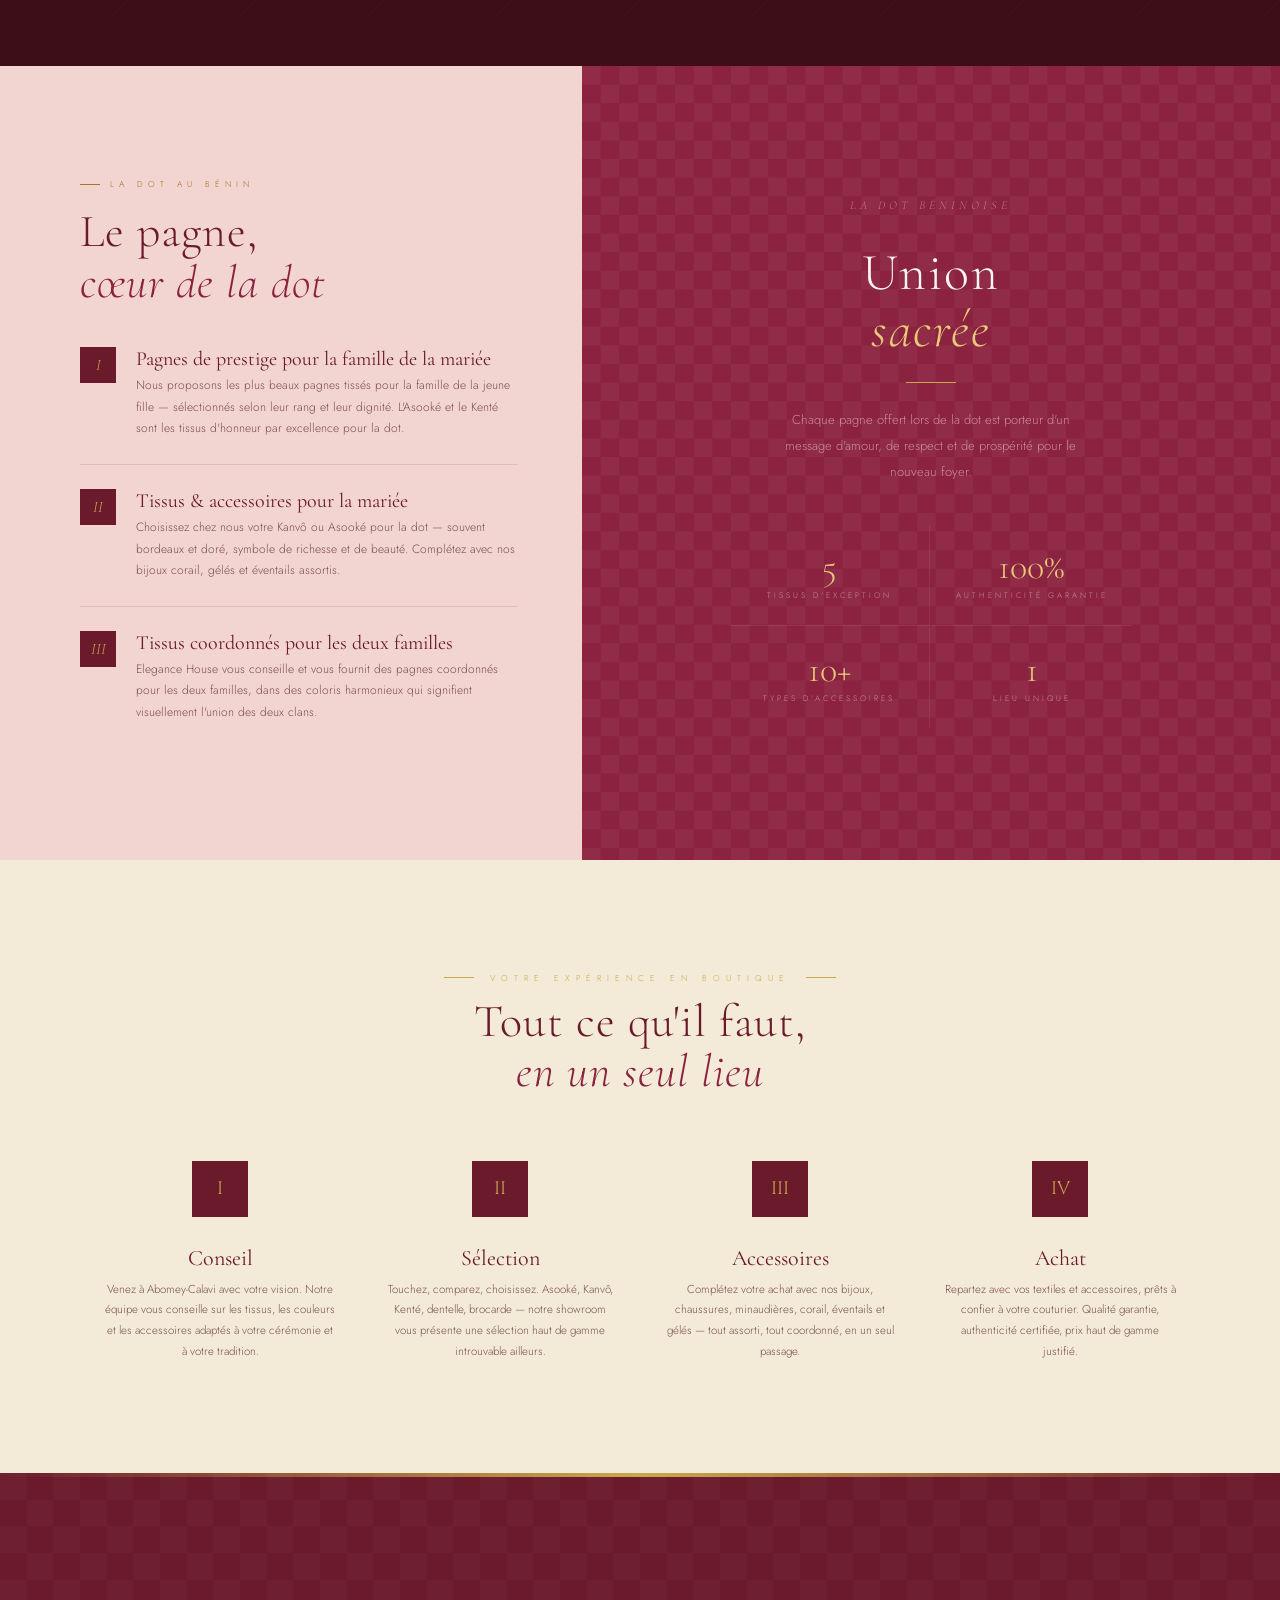
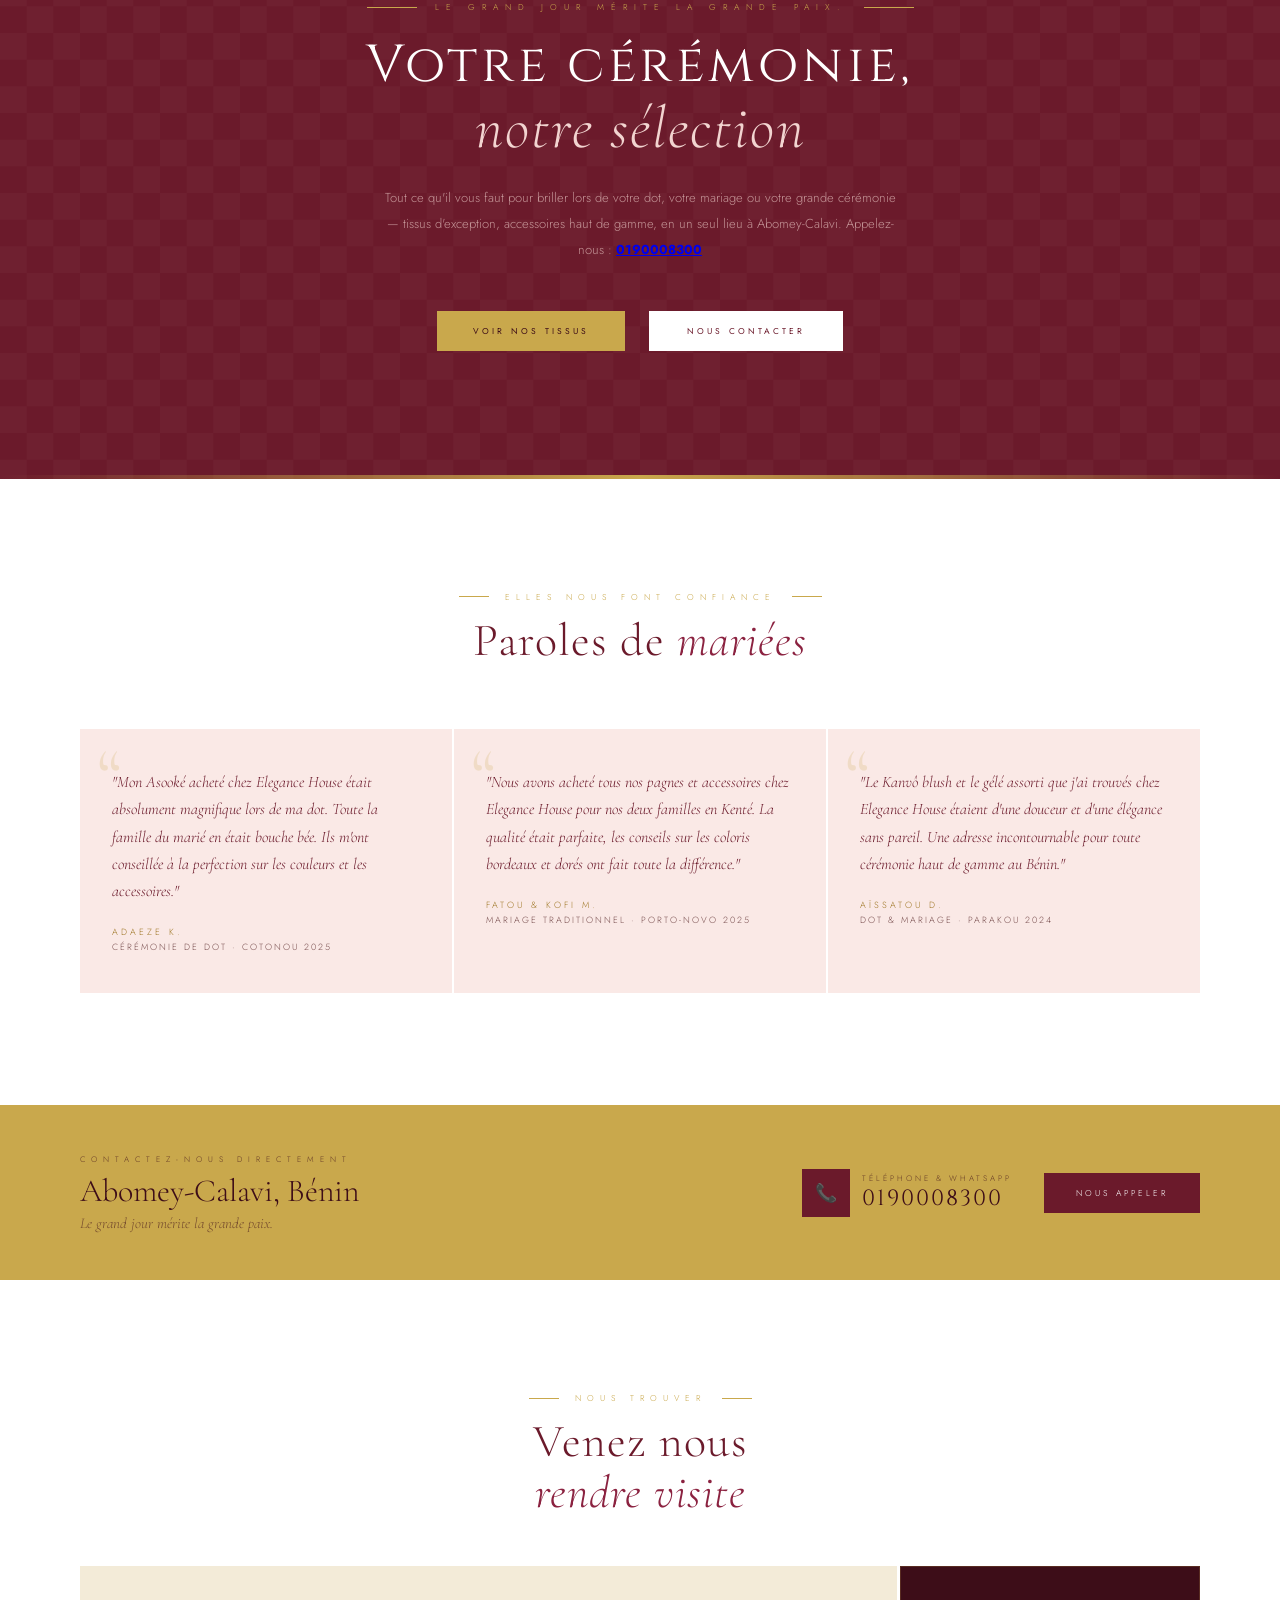
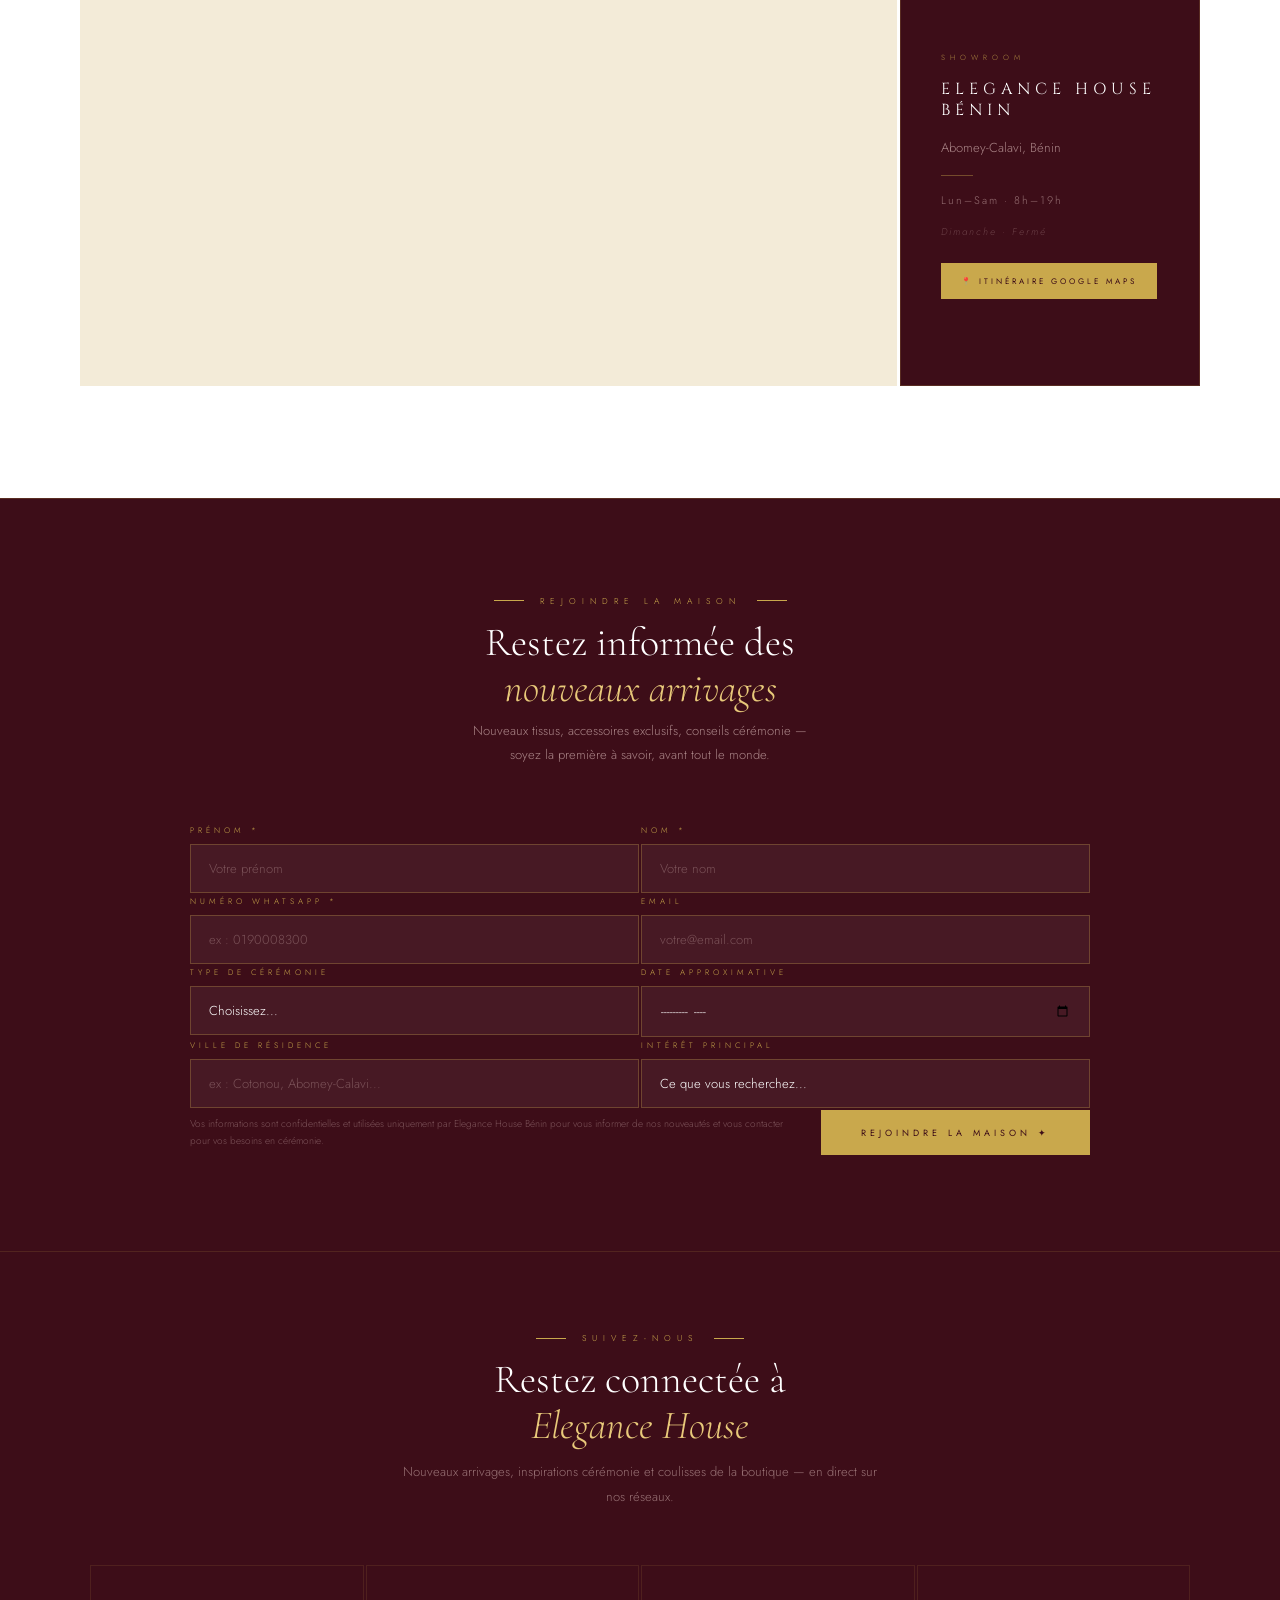
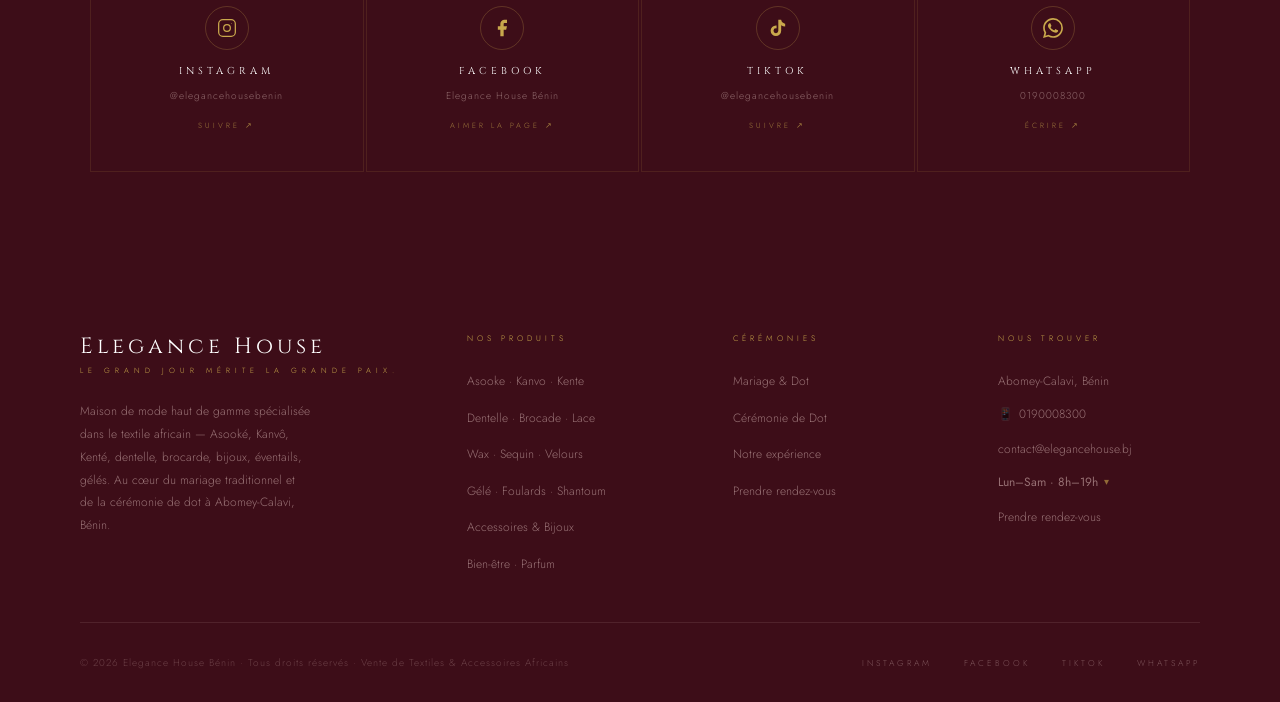
==== commit 4c4f6826: "amelioration ux" ====
--- a/index.html
+++ b/index.html
@@ -65,7 +65,6 @@
   </div>
 
   <ul class="nav-links" id="nav-links">
-    <li><a href="#collections">Collections</a></li>
     <li><a href="#tissus">Nos Tissus</a></li>
     <li><a href="#accessoires">Accessoires</a></li>
     <li><a href="#mariage">Mariage & Dot</a></li>
@@ -125,7 +124,7 @@
         <strong>Elegance House Bénin</strong> est votre showroom haut de gamme de textiles et accessoires africains. Tissus dentelle, brocarde, pagnes Asooké, Kanvô, Kenté, bijoux, éventails, gélés — tout ce qu'il faut pour briller lors de votre dot, mariage ou grande cérémonie. En un seul lieu, à <strong>Abomey-Calavi</strong>.
       </p>
       <div class="hero-btns">
-        <button class="btn-gold" onclick="document.getElementById('collections').scrollIntoView({behavior:'smooth'})">Voir nos collections</button>
+        <button class="btn-gold" onclick="document.getElementById('section-pagnes').scrollIntoView({behavior:'smooth'})">Voir nos tissus</button>
         <button class="btn-outline-blanc" onclick="document.getElementById('contact').scrollIntoView({behavior:'smooth'})">Nous contacter</button>
       </div>
     </div>
@@ -156,7 +155,7 @@
           <rect x="0" y="420" width="300" height="60" fill="#6B1A2B" opacity="0.4"/>
         </svg>
         <div class="hero-panel-overlay">
-          <div class="panel-badge">Collection 2026</div>
+          <div class="panel-badge">Sélection 2026</div>
           <div class="panel-title">Tenues de<br>mariage & dot</div>
           <div class="panel-div"></div>
           <div class="panel-sub">Asooké · Kente · Kanvô</div>
@@ -208,47 +207,50 @@
   </div>
 </section>
 
-<!-- ══ NOS TISSUS — rendu par app.js depuis data.tissus ═══════════════════ -->
-<section class="tissus" id="tissus">
+<!-- ══ PAGNES TISSÉS — rendu par app.js depuis data.pagnes ════════════════ -->
+<section class="catalogue-sec catalogue-sec--vin" id="section-pagnes">
   <div class="sec-head">
-    <div class="sec-tag">Notre sélection complète</div>
-    <h2 class="sec-title">Tissus & pagnes,<br><em>huit familles</em></h2>
-  </div>
-  <div class="tissus-grid" id="tissus-grid"></div>
-</section>
-
-<!-- ══ COLLECTIONS — rendu par app.js depuis data.collections ════════════ -->
-<section class="collections" id="collections">
+    <div class="sec-tag">Pagnes tissés d'Afrique</div>
+    <h2 class="sec-title">Asooke · Kanvo · <em>Kente</em></h2>
+  </div>
+  <div class="tissu-grid-wrap" id="grid-pagnes"></div>
+</section>
+
+<!-- ══ NOS TISSUS — rendu par app.js depuis data.tissus ════════════════════ -->
+<section class="catalogue-sec" id="section-tissus">
   <div class="sec-head">
-    <div class="sec-tag">Nos créations</div>
-    <h2 class="sec-title">Collections <em>nuptiales</em></h2>
-  </div>
-  <div class="coll-grid" id="collections-grid"></div>
-</section>
+    <div class="sec-tag">Nos tissus</div>
+    <h2 class="sec-title">Dentelle, Wax, Brocade<br><em>& bien plus</em></h2>
+  </div>
+  <div class="tissu-grid-wrap" id="grid-tissus"></div>
+</section>
+
+<!-- ══ FOULARDS — rendu par app.js depuis data.foulards ════════════════════ -->
+<section class="catalogue-sec catalogue-sec--blush" id="section-foulards">
+  <div class="sec-head">
+    <div class="sec-tag">Foulards & Gélés</div>
+    <h2 class="sec-title">L'art du <em>headwrap africain</em></h2>
+  </div>
+  <div class="tissu-grid-wrap" id="grid-foulards"></div>
+</section>
+
 
 <!-- ══ ACCESSOIRES — rendu par app.js depuis data.accessoires ════════════ -->
-<section class="accessoires" id="accessoires">
+<section class="catalogue-sec catalogue-sec--blanc" id="section-accessoires">
   <div class="sec-head">
     <div class="sec-tag">Accessoires de mode</div>
-    <h2 class="sec-title">L'art de la <em>parure complète</em></h2>
-  </div>
-
-  <!-- Grille top (bijoux, chaussures, corail) : rendue par app.js -->
-  <div class="accessoires-grid" id="accessoires-top"></div>
-
-  <!-- Éventails & Gélés : structure statique, items rendus par app.js -->
-  <div class="acc-bottom">
-    <div class="acc-bottom-card acc-bottom-card--blanc" id="acc-eventails">
-      <div class="kw-tag">Éventails mariées</div>
-      <div class="kw-title">Trois collections<br>d'éventails</div>
-      <div class="acc-items-row"></div>
-    </div>
-    <div class="acc-bottom-card acc-bottom-card--creme2" id="acc-geles">
-      <div class="kw-tag">Gélés & Foulards</div>
-      <div class="kw-title">L'art du<br>headwrap africain</div>
-      <div class="acc-items-row"></div>
-    </div>
-  </div>
+    <h2 class="sec-title">La parure <em>complète</em></h2>
+  </div>
+  <div class="tissu-grid-wrap" id="grid-accessoires"></div>
+</section>
+
+<!-- ══ BIEN-ÊTRE — rendu par app.js depuis data.bienetre ════════════════ -->
+<section class="catalogue-sec catalogue-sec--blush" id="section-bienetre">
+  <div class="sec-head">
+    <div class="sec-tag">Bien-être</div>
+    <h2 class="sec-title">Parfum & <em>Déodorant</em></h2>
+  </div>
+  <div class="tissu-grid-wrap" id="grid-bienetre"></div>
 </section>
 
 <!-- ══ MARIAGE & DOT — rendu par app.js depuis data.mariages ════════════ -->
@@ -391,7 +393,7 @@
       Appelez-nous : <strong><a data-eh="phone-href" href="tel:0190008300"><span data-eh="phone-text">0190008300</span></a></strong>
     </p>
     <div class="banner-btns">
-      <button class="btn-gold" onclick="document.getElementById('collections').scrollIntoView({behavior:'smooth'})">Voir nos collections</button>
+      <button class="btn-gold" onclick="document.getElementById('section-pagnes').scrollIntoView({behavior:'smooth'})">Voir nos tissus</button>
       <button class="btn-blanc" onclick="document.getElementById('contact').scrollIntoView({behavior:'smooth'})">Nous contacter</button>
     </div>
   </div>
@@ -435,13 +437,15 @@
   <div class="map-grid">
 
     <div class="map-embed-wrap">
+      <div class="map-loading" id="map-loading">📍 Chargement de la carte…</div>
       <iframe
         id="map-iframe"
         class="map-iframe"
         src=""
         loading="lazy"
         allowfullscreen
-        title="Elegance House Bénin — Abomey-Calavi">
+        title="Elegance House Bénin — Abomey-Calavi"
+        onload="document.getElementById('map-loading').style.display='none'">
       </iframe>
     </div>
 
@@ -627,23 +631,24 @@
       <p class="f-brand-desc">Maison de mode haut de gamme spécialisée dans le textile africain — Asooké, Kanvô, Kenté, dentelle, brocarde, bijoux, éventails, gélés. Au cœur du mariage traditionnel et de la cérémonie de dot à Abomey-Calavi, Bénin.</p>
     </div>
     <div>
-      <div class="f-col-title">Collections</div>
+      <div class="f-col-title">Nos Produits</div>
       <ul class="f-links">
-        <li><a href="#tissu-pagne">Pagnes Tissés (Asooké, Kanvô, Kenté)</a></li>
-        <li><a href="#tissu-dentelle">Dentelle & Brocarde</a></li>
-        <li><a href="#tissu-wax">Wax Africain</a></li>
-        <li><a href="#tissu-t360">Tissu 360</a></li>
-        <li><a href="#tissu-femme">Tissus Femmes · Hommes · Mixtes</a></li>
+        <li><a href="#pagne-asoke">Asooke · Kanvo · Kente</a></li>
+        <li><a href="#tissu-dentelle">Dentelle · Brocade · Lace</a></li>
+        <li><a href="#tissu-wax">Wax · Sequin · Velours</a></li>
+        <li><a href="#foulard-gele">Gélé · Foulards · Shantoum</a></li>
+        <li><a href="#section-accessoires">Accessoires & Bijoux</a></li>
+        <li><a href="#section-bienetre">Bien-être · Parfum</a></li>
       </ul>
     </div>
     <div>
       <div class="f-col-title">Cérémonies</div>
       <ul class="f-links">
-        <li><a href="#mariage-dot">Cérémonie de Dot</a></li>
-        <li><a href="#mariage-traditionnel">Mariage Traditionnel</a></li>
-        <li><a href="#mariage-ceremonies">Grands Événements</a></li>
-        <li><a href="#coll-famille">Tenues Familiales</a></li>
-        <li><a href="#coll-signature">Haute Gamme</a></li>
+        <li><a href="#mariage">Mariage & Dot</a></li>
+        <li><a href="#mariage">Cérémonie de Dot</a></li>
+        <li><a href="#processus">Notre expérience</a></li>
+
+        <li><a href="#contact">Prendre rendez-vous</a></li>
       </ul>
     </div>
     <div>
@@ -664,7 +669,7 @@
             <ul class="f-hours-list" id="f-hours-list"></ul>
           </div>
         </li>
-        <li><a data-eh="whatsapp" href="#">WhatsApp disponible</a></li>
+        <li><a href="#" onclick="EH.openRDV();return false;">Prendre rendez-vous</a></li>
       </ul>
     </div>
   </div>
--- a/styles.css
+++ b/styles.css
@@ -18,6 +18,13 @@
 }
 
 html { scroll-behavior: smooth; }
+
+/* Compense la hauteur de la nav fixe (~98px desktop) pour toutes les ancres */
+.tissu-card, .catalogue-sec, .mariage,
+.newsletter, .map-section, .dot-section, .processus,
+.temoignages, .banner, .intro, .social-section {
+  scroll-margin-top: 110px;
+}
 body {
   font-family: 'Jost', sans-serif;
   font-weight: 300;
@@ -88,6 +95,57 @@
 }
 .nav-cta:hover { background: var(--vin2); }
 
+/* ══ NAV DROPDOWN ═══════════════════════════════════ */
+.nav-item { position: relative; }
+.nav-item-link {
+  font-size: 9.5px; letter-spacing: 3px; text-transform: uppercase;
+  color: var(--text); text-decoration: none; font-weight: 300;
+  transition: color 0.3s; position: relative;
+  display: flex; align-items: center; gap: 5px;
+}
+.nav-item-link::after {
+  content: ''; position: absolute; bottom: -3px; left: 0; right: 0;
+  height: 0.5px; background: var(--dore);
+  transform: scaleX(0); transition: transform 0.3s;
+}
+.nav-item-link:hover,
+.nav-item--has-sub:hover > .nav-item-link { color: var(--dore); }
+.nav-item-link:hover::after,
+.nav-item--has-sub:hover > .nav-item-link::after { transform: scaleX(1); }
+.nav-arrow {
+  font-size: 7px; opacity: 0.55; line-height: 1;
+  transition: transform 0.2s; display: inline-block;
+}
+.nav-item--has-sub:hover .nav-arrow { transform: rotate(180deg); }
+/* Pont invisible qui comble le gap entre le lien et le dropdown */
+.nav-item--has-sub::after {
+  content: ''; position: absolute;
+  top: 100%; left: 0; right: 0; height: 14px;
+}
+.nav-dropdown {
+  position: absolute; top: calc(100% + 10px); left: -16px;
+  background: var(--vin3); border: 0.5px solid rgba(201,168,76,0.22);
+  list-style: none; padding: 8px 0; min-width: 190px;
+  opacity: 0; visibility: hidden; pointer-events: none;
+  transform: translateY(-4px);
+  transition: opacity 0.22s, transform 0.22s, visibility 0.22s;
+  z-index: 200;
+}
+.nav-item--has-sub:hover .nav-dropdown {
+  opacity: 1; visibility: visible; pointer-events: auto;
+  transform: translateY(0);
+}
+.nav-links .nav-dropdown a.nav-dropdown-link {
+  display: block; padding: 7px 20px;
+  font-size: 8.5px; letter-spacing: 2.5px; text-transform: uppercase;
+  color: rgba(242,212,208,0.75); text-decoration: none;
+  transition: color 0.18s, padding-left 0.18s;
+}
+.nav-links .nav-dropdown a.nav-dropdown-link::after { display: none; }
+.nav-links .nav-dropdown a.nav-dropdown-link:hover {
+  color: var(--dore); padding-left: 26px;
+}
+
 /* ══ HERO ══════════════════════════════════════════ */
 .hero {
   min-height: 100vh;
@@ -98,17 +156,6 @@
 }
 .hero-bg {
   position: absolute; inset: 0; z-index: 0;
-}
-.hero-bands {
-  position: absolute; inset: 0; z-index: 1;
-  overflow: hidden;
-}
-.hero-band {
-  position: absolute;
-  width: 3px; height: 200%;
-  top: -50%; opacity: 0.12;
-  background: var(--dore);
-  transform-origin: top center;
 }
 .hero-content {
   position: relative; z-index: 10;
@@ -342,49 +389,6 @@
   font-size: 13px; line-height: 1.9; color: var(--muted);
 }
 
-/* ══ COLLECTIONS ════════════════════════════════════ */
-.collections {
-  padding: 7rem 5rem;
-  background: var(--blanc);
-}
-.coll-grid {
-  display: grid;
-  grid-template-columns: 1.2fr 1fr 1fr;
-  grid-template-rows: auto auto;
-  gap: 3px;
-}
-.coll-card {
-  position: relative; overflow: hidden; cursor: pointer;
-}
-.coll-card-main { grid-row: 1 / 3; min-height: 620px; }
-.coll-card-sm { min-height: 300px; }
-.coll-bg { position: absolute; inset: 0; transition: transform 0.7s ease; }
-.coll-card:hover .coll-bg { transform: scale(1.06); }
-.coll-overlay {
-  position: absolute; inset: 0;
-  background: linear-gradient(160deg, transparent 30%, rgba(61,13,24,0.88) 100%);
-  z-index: 1;
-}
-.coll-content {
-  position: absolute; bottom: 0; left: 0; right: 0;
-  padding: 2rem 2.5rem; z-index: 2;
-}
-.coll-badge {
-  display: inline-block;
-  font-size: 7px; letter-spacing: 3px; text-transform: uppercase;
-  padding: 4px 10px; background: var(--dore); color: var(--vin3);
-  margin-bottom: 0.75rem; font-weight: 400;
-}
-.coll-name {
-  font-family: 'Cormorant Garamond', serif;
-  font-size: 30px; font-weight: 300; color: var(--blanc);
-  line-height: 1.1; margin-bottom: 0.3rem; letter-spacing: 1px;
-}
-.coll-sub {
-  font-size: 9px; letter-spacing: 3px; text-transform: uppercase;
-  color: rgba(242,212,208,0.7);
-}
-
 /* ══ NOS TISSUS ═════════════════════════════════════ */
 .tissus {
   padding: 7rem 5rem;
@@ -451,6 +455,21 @@
 }
 .tissus-extra-card--light { background: var(--blanc); }
 .tissus-extra-card--blush { background: var(--blush3); }
+
+/* ══ CATALOGUE SECTIONS (pagnes / tissus / foulards / acc / bienetre) ════ */
+.catalogue-sec { padding: 7rem 5rem; background: var(--creme); }
+.catalogue-sec--vin   { background: var(--vin3); }
+.catalogue-sec--vin .sec-tag   { color: var(--dore); border-color: rgba(201,168,76,0.3); }
+.catalogue-sec--vin .sec-title { color: var(--blanc); }
+.catalogue-sec--vin .sec-title em { color: var(--blush); }
+.catalogue-sec--blush { background: var(--blush3); }
+.catalogue-sec--blanc { background: var(--blanc); }
+.tissu-grid-wrap { display: grid; gap: 3px; margin-top: 4rem; }
+#grid-pagnes      { grid-template-columns: repeat(3,1fr); }
+#grid-tissus      { grid-template-columns: repeat(3,1fr); }
+#grid-foulards    { grid-template-columns: repeat(4,1fr); }
+#grid-accessoires { grid-template-columns: repeat(4,1fr); }
+#grid-bienetre    { grid-template-columns: repeat(2,1fr); }
 
 /* ══ ACCESSOIRES ════════════════════════════════════ */
 .accessoires {
@@ -953,16 +972,15 @@
 .f-socials a:hover { color: var(--dore); }
 
 /* ══ SCROLL OFFSET (compense la nav fixe) ══════════ */
-#tissus, #collections, #accessoires, #mariage,
+#tissus, #accessoires, #mariage,
 #processus, #contact,
-[id^="tissu-"], [id^="coll-"], [id^="acc-"],
+[id^="tissu-"], [id^="acc-"],
 [id^="mariage-"] {
-  scroll-margin-top: 90px;
+  scroll-margin-top: 110px;
 }
 
 /* ══ IMAGE PRODUIT (remplace le SVG quand photo dispo) ══ */
-.tissu-bg img,
-.coll-bg img {
+.tissu-bg img {
   width: 100%; height: 100%;
   object-fit: cover; display: block;
 }
@@ -978,11 +996,6 @@
   transition: outline 0.3s;
 }
 
-.coll-card:has(> .coll-content:target),
-.coll-card:has(> .coll-content [id]:target) {
-  outline: 2px solid var(--dore);
-  outline-offset: 0;
-}
 
 .eh-highlight {
   outline: 2px solid var(--dore) !important;
@@ -1149,6 +1162,13 @@
   position: relative;
   overflow: hidden;
   min-height: 420px;
+  background: var(--creme2);
+}
+.map-loading {
+  position: absolute; inset: 0; z-index: 1;
+  display: flex; align-items: center; justify-content: center;
+  font-size: 11px; letter-spacing: 3px; text-transform: uppercase;
+  color: var(--muted); pointer-events: none;
 }
 .map-iframe {
   position: absolute; inset: 0;
@@ -1461,8 +1481,9 @@
   .intro-right-top, .intro-right-bottom { padding: 2.5rem 2.5rem; }
 
   /* Sections padding */
-  .tissus, .collections, .accessoires,
+  .tissus, .accessoires,
   .temoignages, .processus { padding: 5rem 2.5rem; }
+  .catalogue-sec { padding: 5rem 2.5rem; }
   .mariage-inner { padding: 5rem 2.5rem; }
   .banner        { padding: 6rem 2.5rem; }
   .newsletter    { padding: 4rem 2.5rem; }
@@ -1475,10 +1496,9 @@
   .tissus-grid  { grid-template-columns: 1fr 1fr; }
   .mariage-grid { grid-template-columns: 1fr 1fr; }
   .temo-grid    { grid-template-columns: 1fr 1fr; }
-
-  /* Collections : restructurée */
-  .coll-grid { grid-template-columns: 1fr 1fr; }
-  .coll-card-main { grid-row: auto; min-height: 460px; }
+  #grid-pagnes, #grid-tissus, #grid-foulards,
+  #grid-accessoires, #grid-bienetre { grid-template-columns: 1fr 1fr; }
+
 
   /* Process : 4 → 2 */
   .proc-steps { grid-template-columns: 1fr 1fr; gap: 3rem; }
@@ -1547,6 +1567,39 @@
   }
   /* Supprimer l'underline animé desktop */
   .nav-links a::after { display: none; }
+
+  /* ── Dropdown mobile : accordion ── */
+  .nav-item-link {
+    color: rgba(242,212,208,0.7);
+    justify-content: space-between;
+    padding: 1.2rem 2rem;
+    font-size: 10px; letter-spacing: 5px;
+  }
+  .nav-item-link:hover { color: var(--dore); }
+  .nav-item--has-sub:hover > .nav-item-link { color: rgba(242,212,208,0.7); }
+  .nav-item--has-sub:hover > .nav-item-link::after { transform: scaleX(0); }
+  .nav-item--has-sub.is-open > .nav-item-link { color: var(--dore); }
+  .nav-dropdown {
+    position: static;
+    opacity: 1; visibility: visible; pointer-events: auto;
+    transform: none; background: rgba(0,0,0,0.25);
+    border: none; min-width: unset;
+    padding: 0;
+    display: none;
+    transition: none;
+  }
+  .nav-item--has-sub:hover .nav-dropdown { display: none; }
+  .nav-item--has-sub.is-open .nav-dropdown { display: block; }
+  .nav-links .nav-dropdown a.nav-dropdown-link {
+    padding: 0.75rem 2rem 0.75rem 3.5rem;
+    font-size: 8.5px; letter-spacing: 3px;
+    color: rgba(242,212,208,0.55);
+    border-bottom: 0.5px solid rgba(201,168,76,0.07);
+  }
+  .nav-links .nav-dropdown a.nav-dropdown-link:hover {
+    color: var(--dore); padding-left: 3.5rem;
+  }
+  .nav-item--has-sub.is-open .nav-arrow { transform: rotate(180deg); }
 
   /* ── Bouton "Prendre RDV" dans l'overlay ── */
   .nav-links-cta-mobile {
@@ -1601,18 +1654,16 @@
   .intro-right-top, .intro-right-bottom { padding: 2rem 1.5rem; }
   .kw-title { font-size: 26px; }
 
-  /* ── Tissus ── */
+  /* ── Tissus & nouvelles sections catalogue ── */
   .tissus { padding: 4rem 1.5rem; }
   .tissus-grid { grid-template-columns: 1fr; }
   .tissu-card  { min-height: 360px; }
   .tissu-name  { font-size: 28px; }
   .tissus-extra { grid-template-columns: 1fr; }
-
-  /* ── Collections ── */
-  .collections { padding: 4rem 1.5rem; }
-  .coll-grid { display: flex; flex-direction: column; gap: 3px; }
-  .coll-card-main { min-height: 420px; }
-  .coll-card-sm   { min-height: 200px; }
+  .catalogue-sec { padding: 4rem 1.5rem; }
+  #grid-pagnes, #grid-tissus, #grid-foulards,
+  #grid-accessoires, #grid-bienetre { grid-template-columns: 1fr; }
+
 
   /* ── Accessoires ── */
   .accessoires { padding: 4rem 1.5rem; }
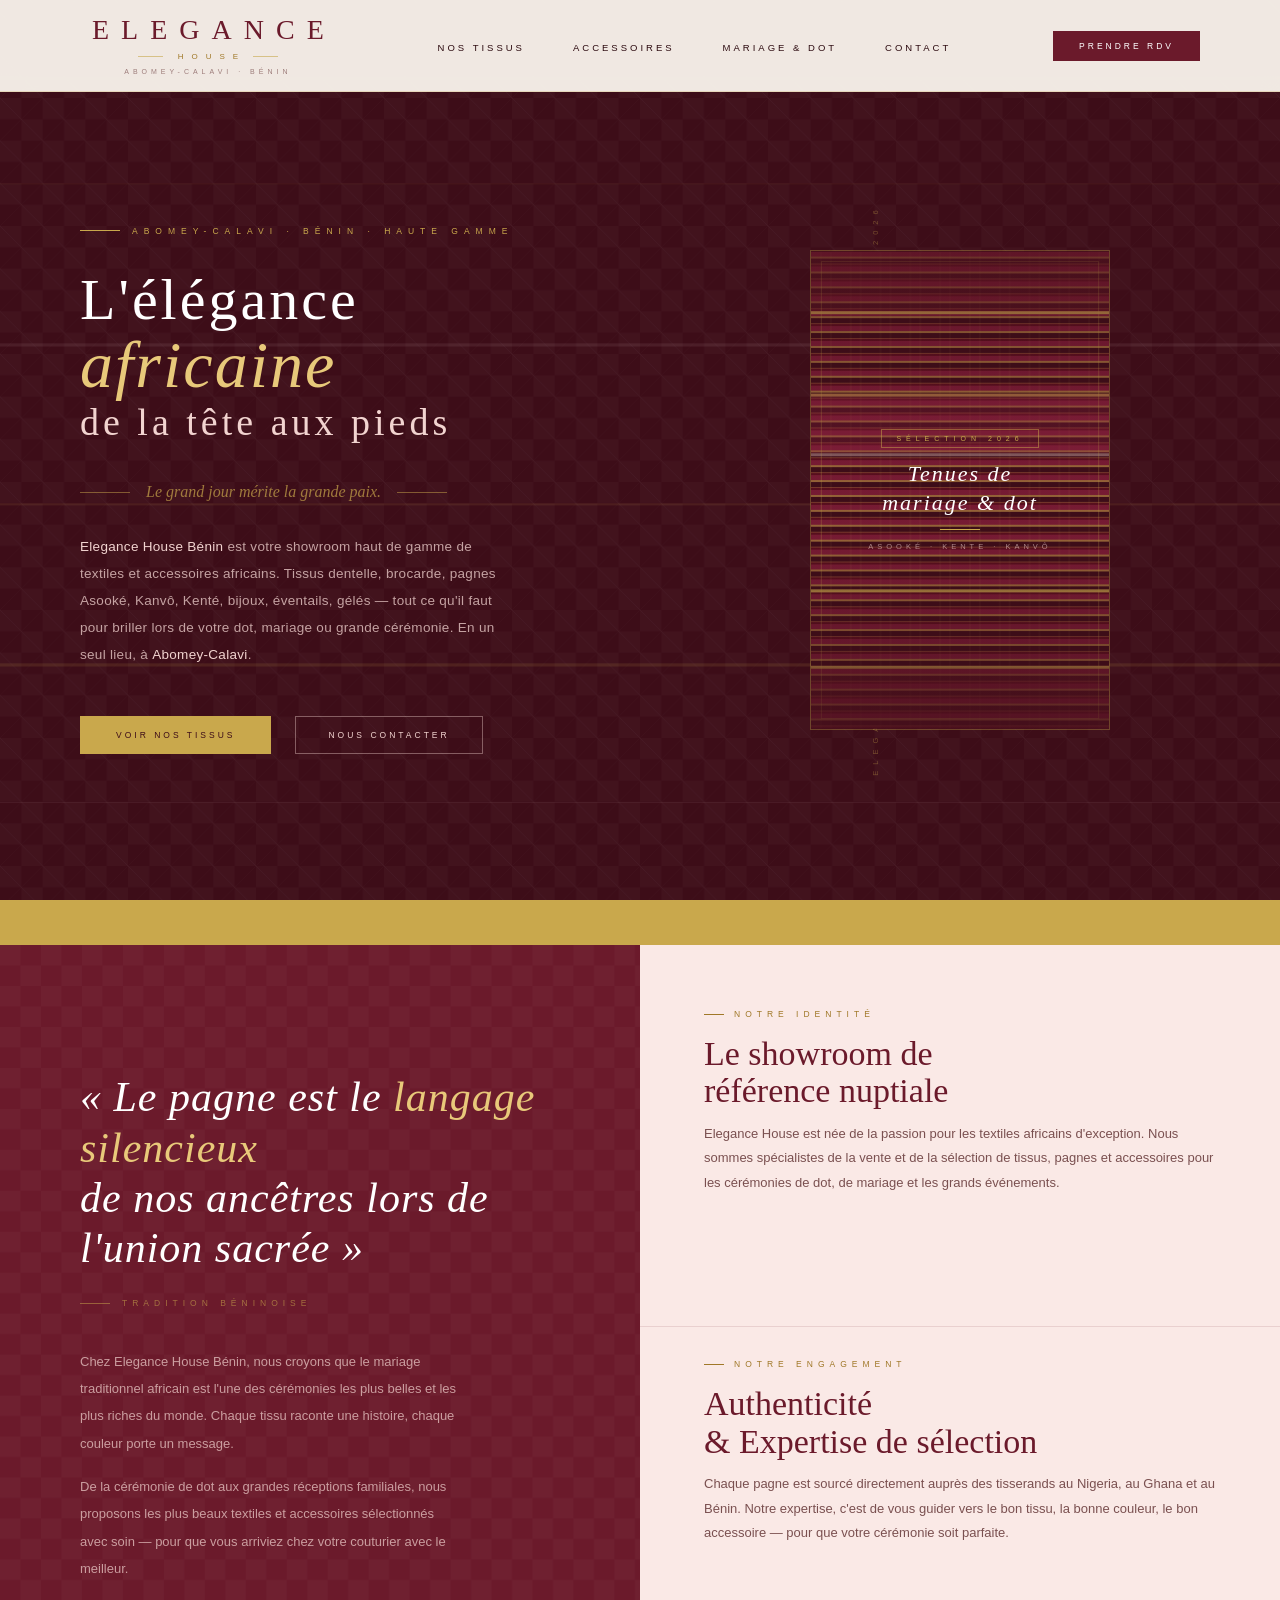
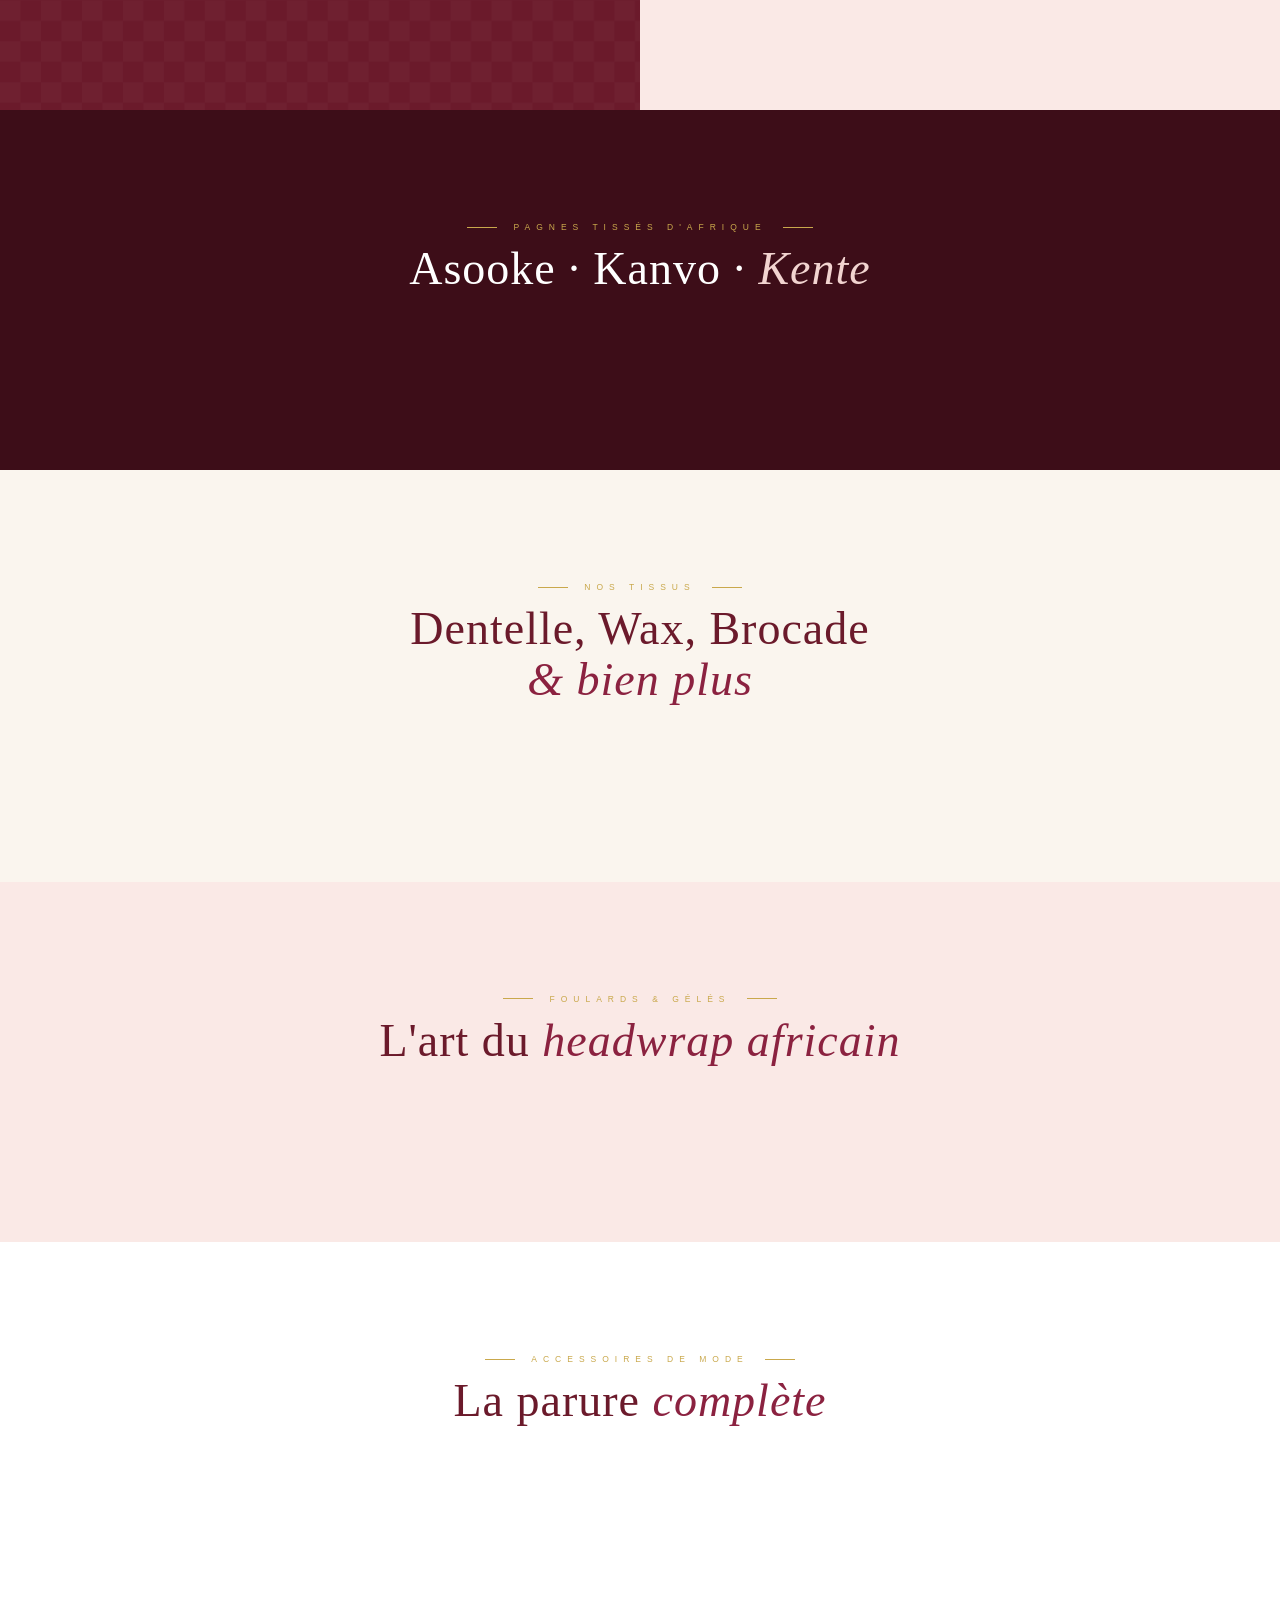
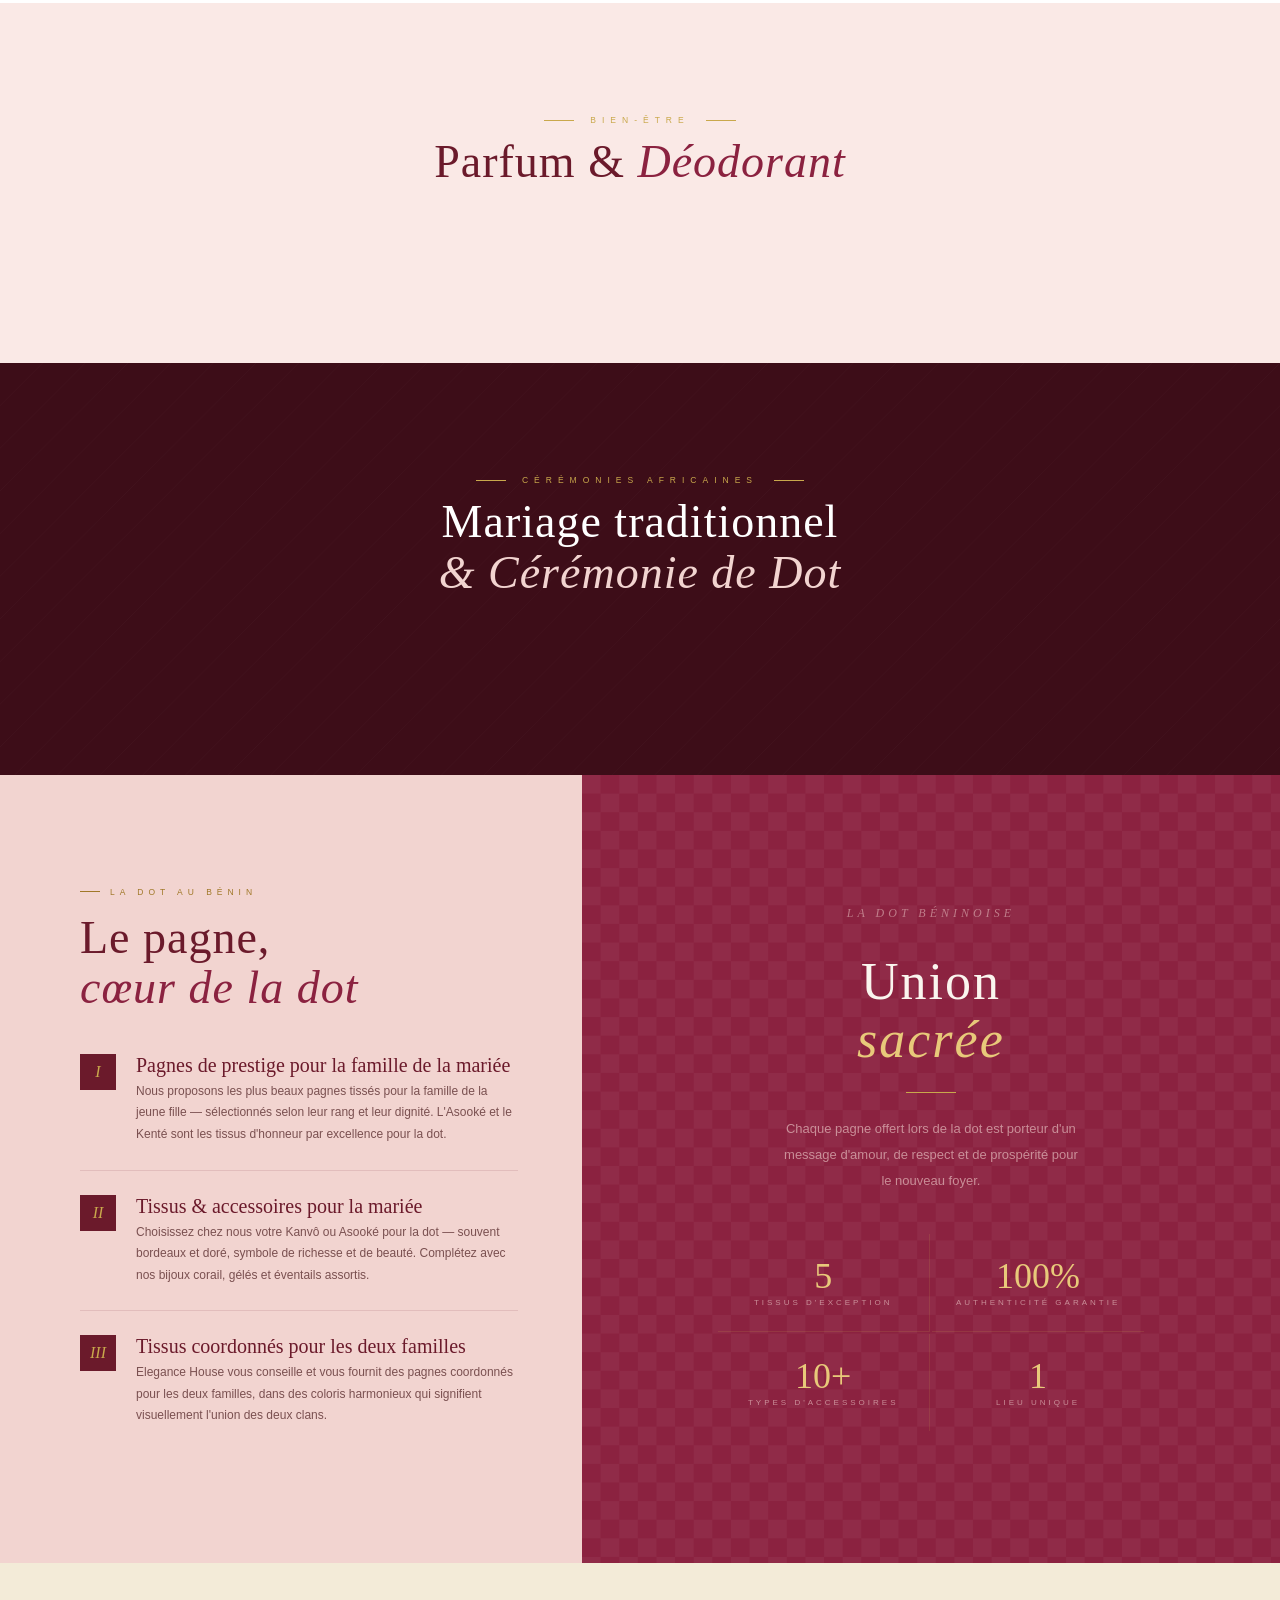
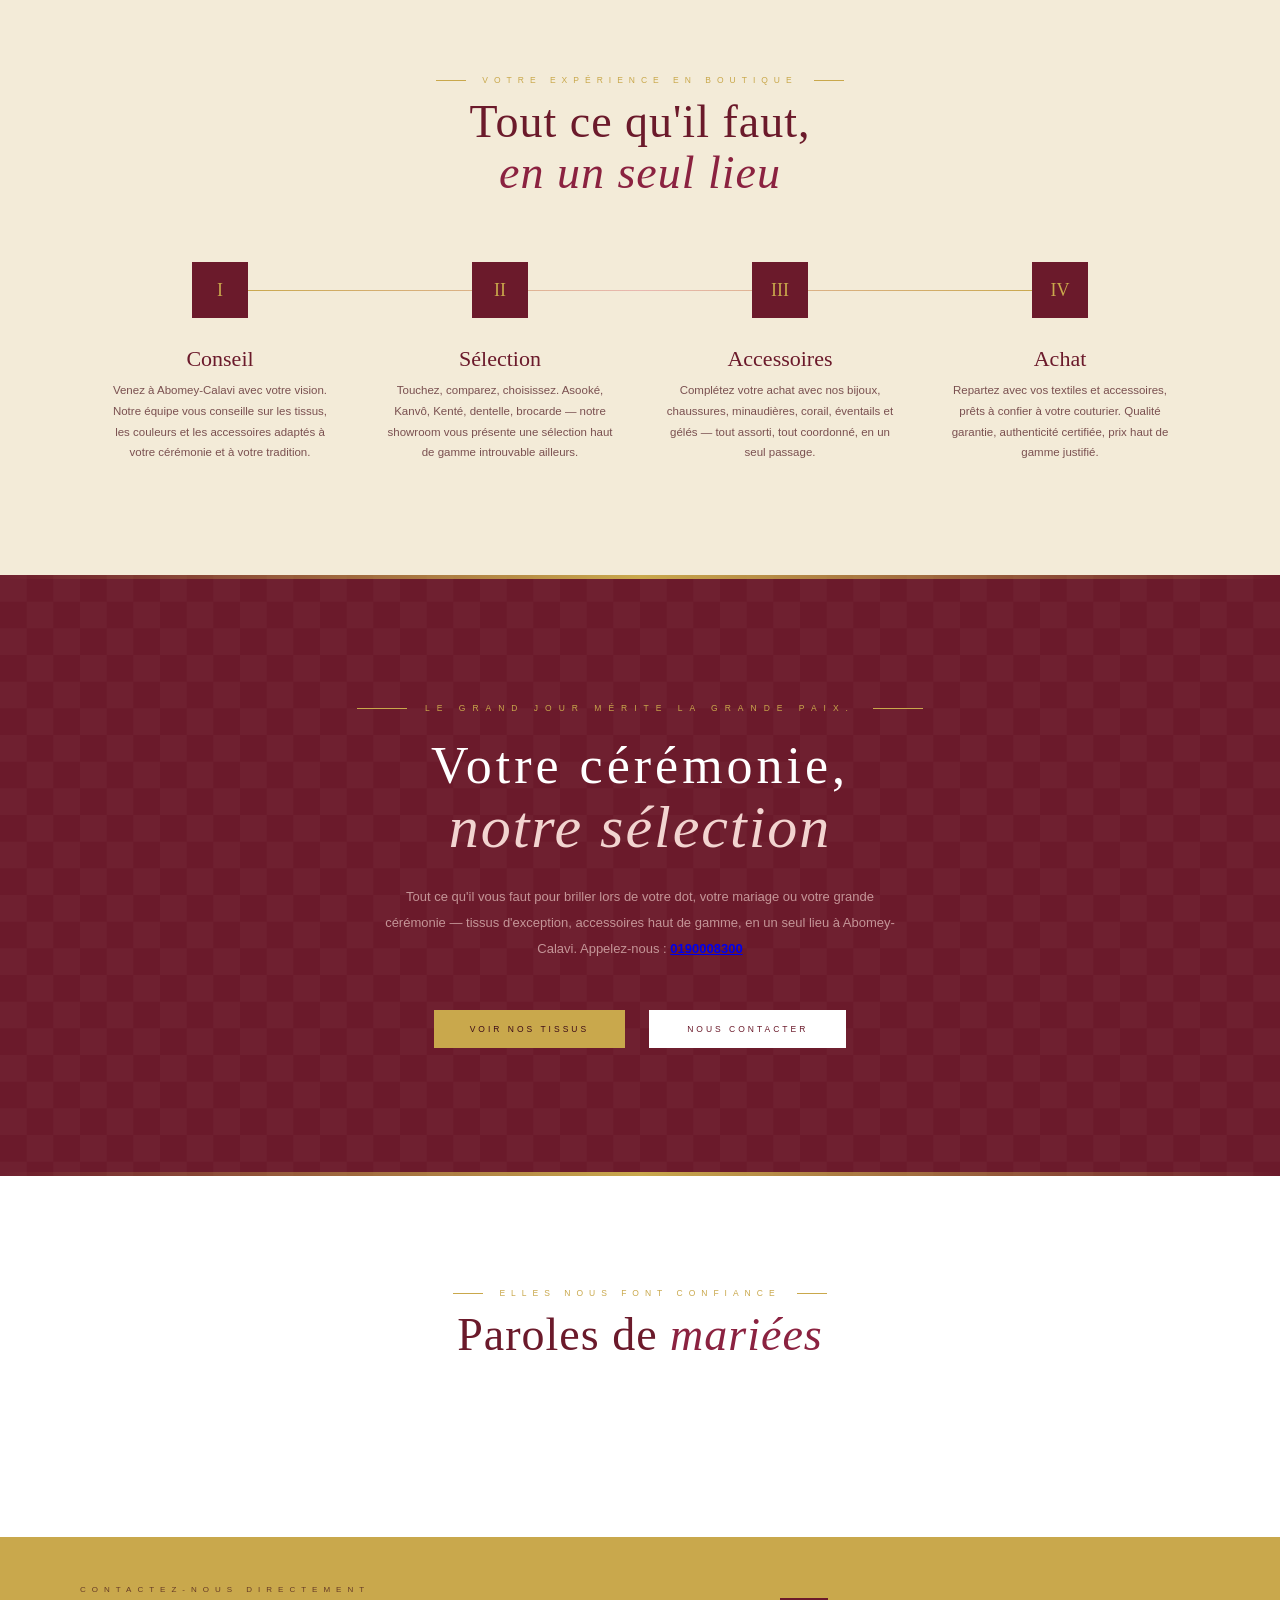
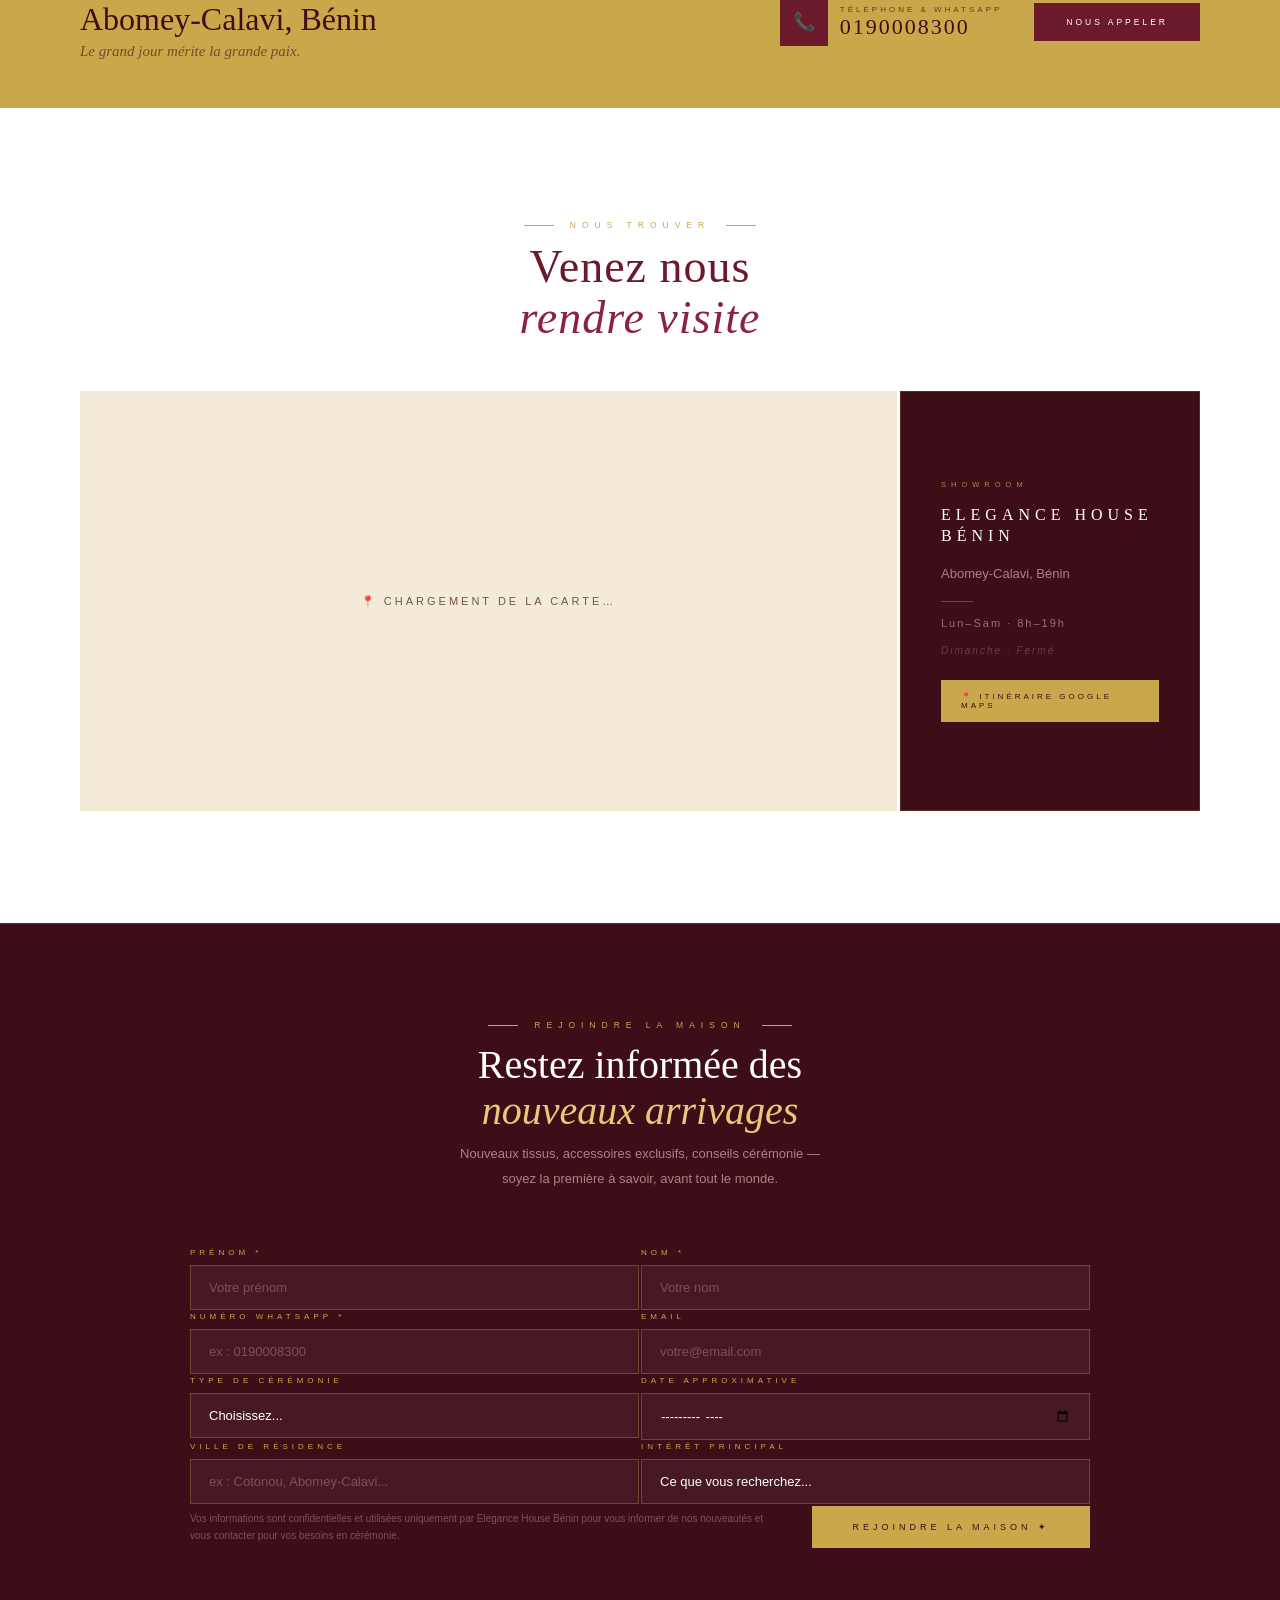
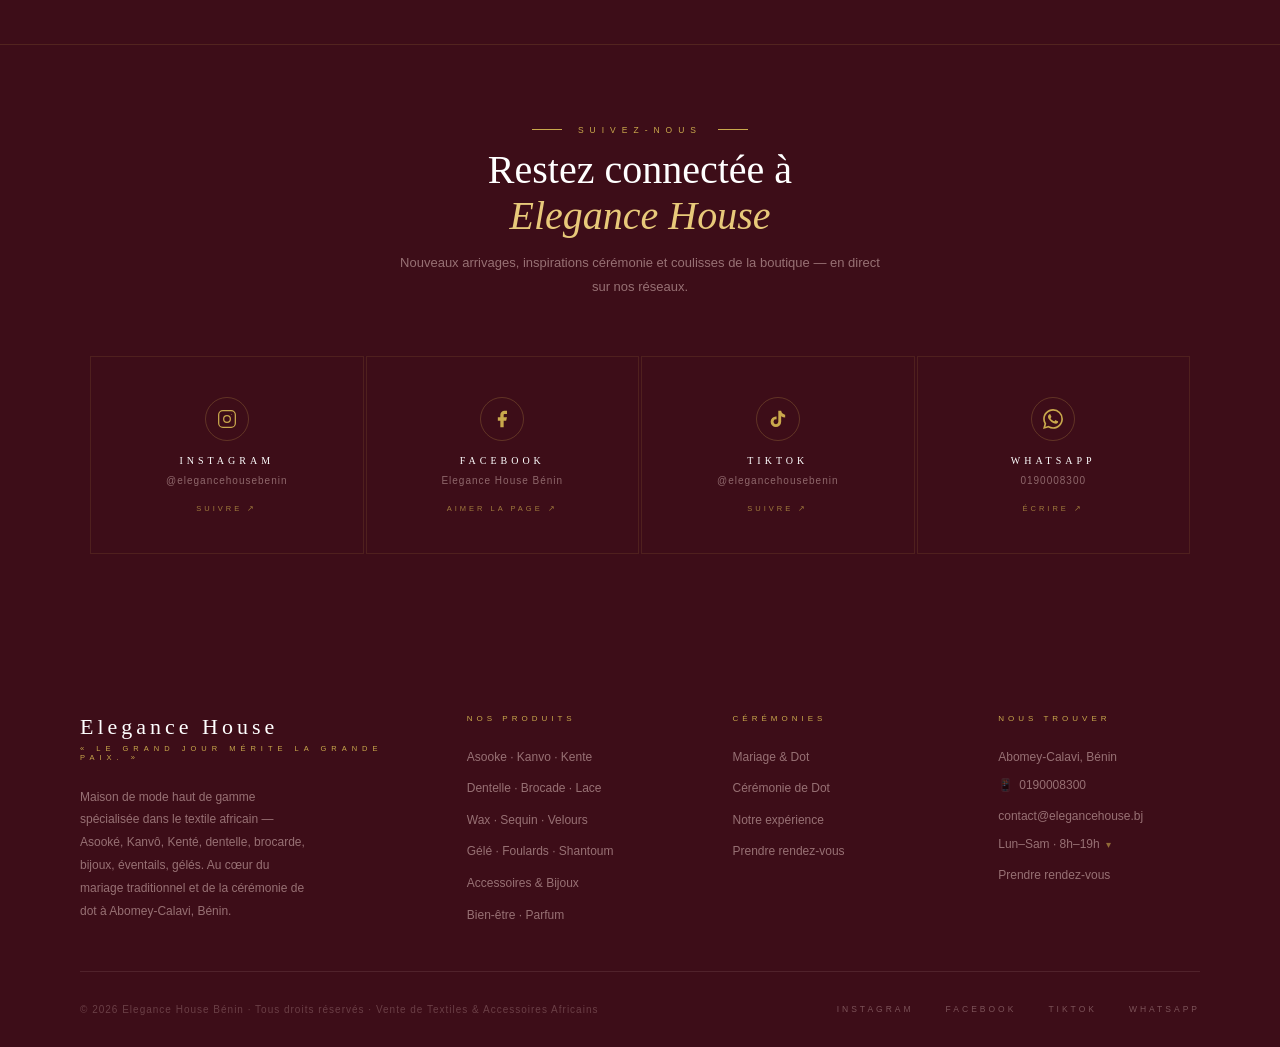
==== commit 4f558ee6: "Add .gitignore and untrack supabase-client.js" ====
--- a/index.html
+++ b/index.html
@@ -3,6 +3,21 @@
 <head>
   <meta charset="UTF-8">
   <meta name="viewport" content="width=device-width, initial-scale=1.0">
+  <meta http-equiv="Content-Security-Policy" content="
+    default-src 'self';
+    script-src 'self' https://esm.sh;
+    style-src 'self' 'unsafe-inline' https://fonts.googleapis.com;
+    font-src 'self' https://fonts.gstatic.com;
+    img-src 'self' data: https:;
+    connect-src 'self' https://*.supabase.co https://formspree.io;
+    frame-src https://maps.google.com https://www.google.com https://google.com;
+    base-uri 'self';
+    form-action 'none';
+    object-src 'none';
+  ">
+  <meta http-equiv="X-Content-Type-Options" content="nosniff">
+  <meta http-equiv="X-Frame-Options" content="SAMEORIGIN">
+  <meta http-equiv="Referrer-Policy" content="strict-origin-when-cross-origin">
 
   <!-- ══ SEO PRIMARY ═══════════════════════════════════════════════════════ -->
   <title>Elegance House Bénin — Tissus & Accessoires Africains · Mariage · Dot · Haute Gamme</title>
@@ -767,6 +782,6 @@
   </div>
 </div>
 
-<script src="js/app.js"></script>
+<script type="module" src="js/app.js"></script>
 </body>
 </html>
--- a/styles.css
+++ b/styles.css
@@ -1780,3 +1780,66 @@
 .hero-ornament-line { animation: fadeUp 0.7s ease 0.35s both; }
 .hero-desc        { animation: fadeUp 0.7s ease 0.45s both; }
 .hero-btns        { animation: fadeUp 0.7s ease 0.6s both; }
+
+/* ══ FILTRAGE SOUS-CATÉGORIES ═══════════════════════ */
+.tissu-card.sc-hidden { display: none; }
+
+.nav-dropdown-link.sc-active {
+  color: var(--dore) !important;
+  padding-left: 26px;
+}
+.nav-dropdown-link.sc-active::before {
+  content: '▸ '; font-size: 8px;
+}
+
+.sc-filter-bar {
+  display: flex; align-items: center; justify-content: space-between;
+  gap: 1rem; margin-bottom: 2rem;
+  padding: 0.75rem 1.5rem;
+  background: rgba(201,168,76,0.08);
+  border: 0.5px solid rgba(201,168,76,0.3);
+}
+.sc-filter-label {
+  font-size: 10px; letter-spacing: 2px; color: var(--text);
+  text-transform: uppercase;
+}
+.sc-filter-label strong { color: var(--dore); font-weight: 400; }
+.sc-filter-reset {
+  font-size: 9px; letter-spacing: 2px; text-transform: uppercase;
+  background: none; border: none; cursor: pointer;
+  color: var(--muted); font-family: 'Jost', sans-serif; font-weight: 300;
+  padding: 4px 10px; transition: color 0.2s;
+}
+.sc-filter-reset:hover { color: var(--vin); }
+
+/* Sections sombres (pagnes) */
+.catalogue-sec--vin .sc-filter-label { color: rgba(242,212,208,0.65); }
+.catalogue-sec--vin .sc-filter-label strong { color: var(--dore2); }
+.catalogue-sec--vin .sc-filter-reset { color: rgba(242,212,208,0.35); }
+.catalogue-sec--vin .sc-filter-reset:hover { color: var(--dore); }
+.catalogue-sec--vin .sc-filter-bar { background: rgba(201,168,76,0.06); border-color: rgba(201,168,76,0.2); }
+
+/* ══ LOADER SUPABASE ════════════════════════════════ */
+#eh-loader {
+  position: fixed; inset: 0; z-index: 9999;
+  background: var(--vin3);
+  display: flex; align-items: center; justify-content: center;
+}
+.eh-loader-inner { text-align: center; }
+.eh-loader-brand {
+  font-family: 'Cinzel', serif;
+  font-size: 24px; font-weight: 300; letter-spacing: 6px;
+  color: var(--dore); margin-bottom: 2rem;
+}
+.eh-loader-dots { display: flex; gap: 8px; justify-content: center; }
+.eh-loader-dots span {
+  width: 6px; height: 6px; border-radius: 50%;
+  background: var(--dore); opacity: 0.3;
+  animation: eh-pulse 1.2s ease-in-out infinite;
+}
+.eh-loader-dots span:nth-child(2) { animation-delay: 0.2s; }
+.eh-loader-dots span:nth-child(3) { animation-delay: 0.4s; }
+@keyframes eh-pulse {
+  0%, 100% { opacity: 0.2; transform: scale(0.8); }
+  50%       { opacity: 1;   transform: scale(1);   }
+}
